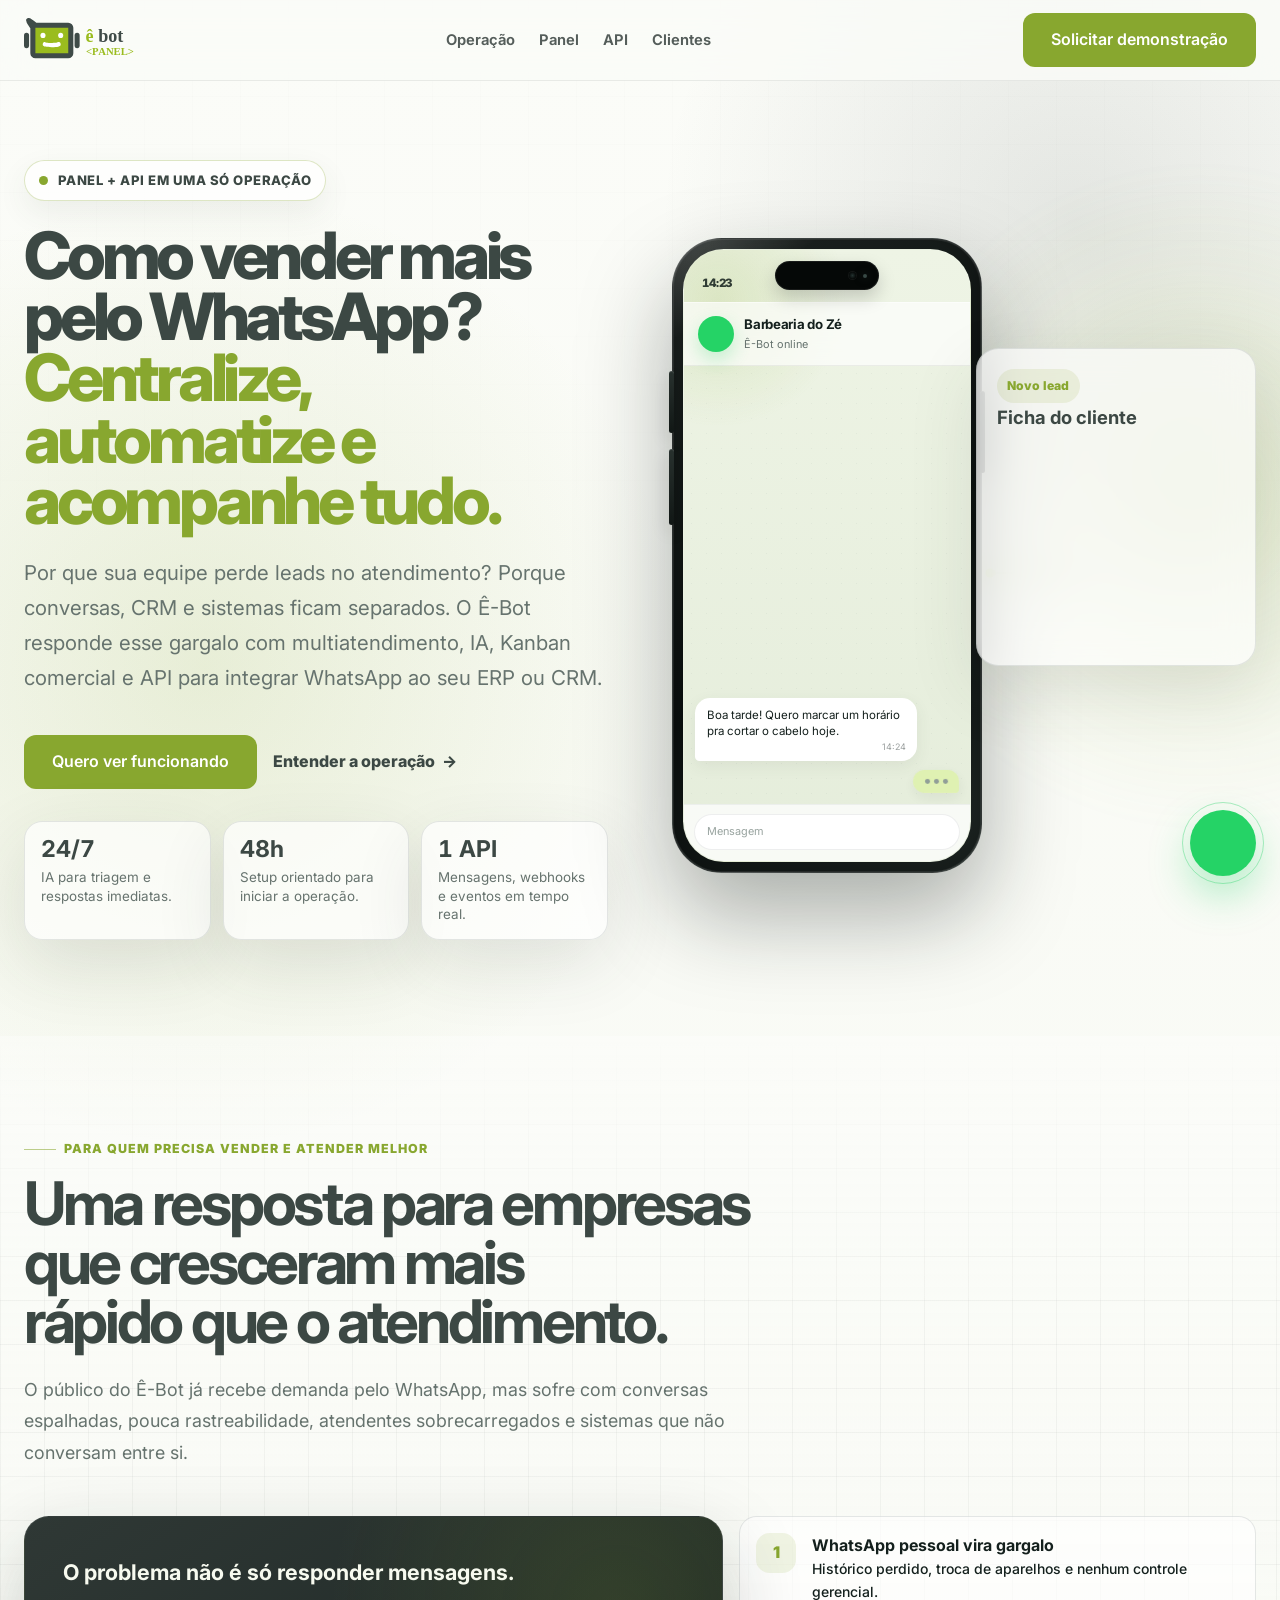
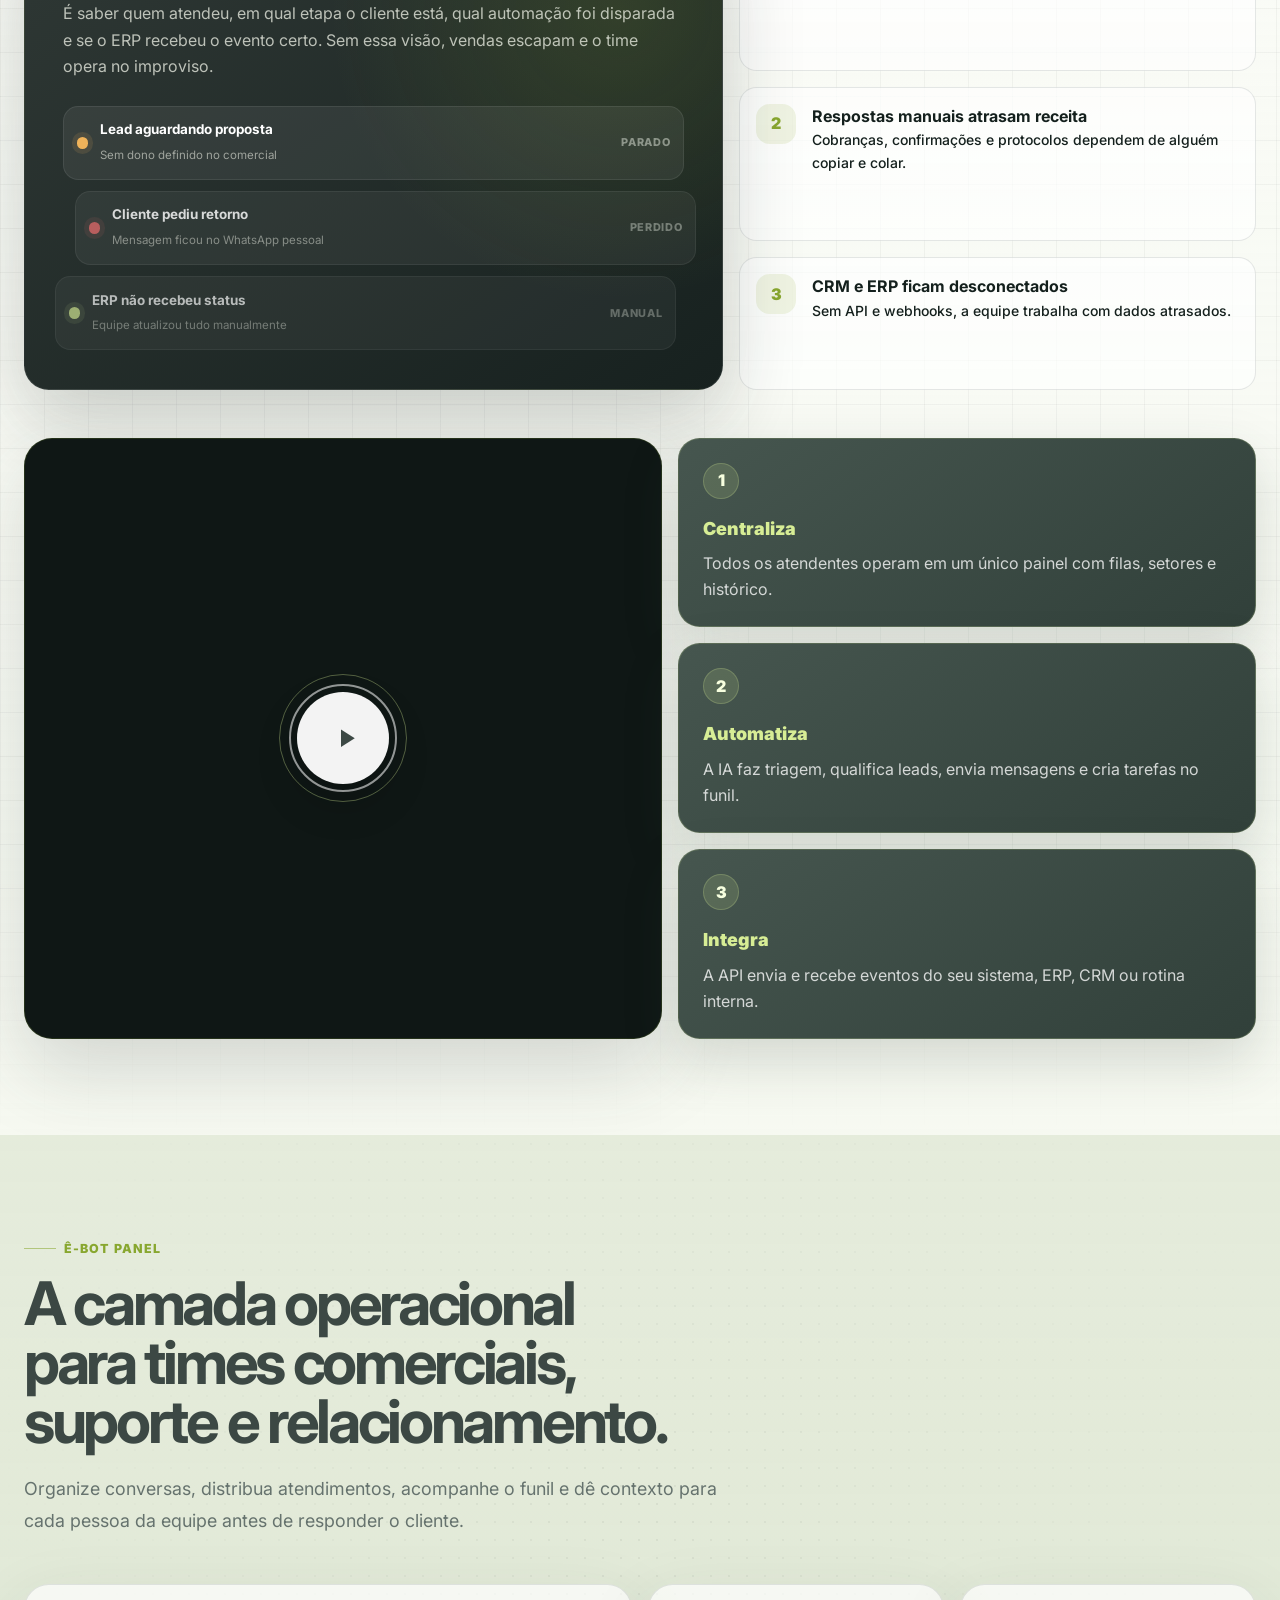
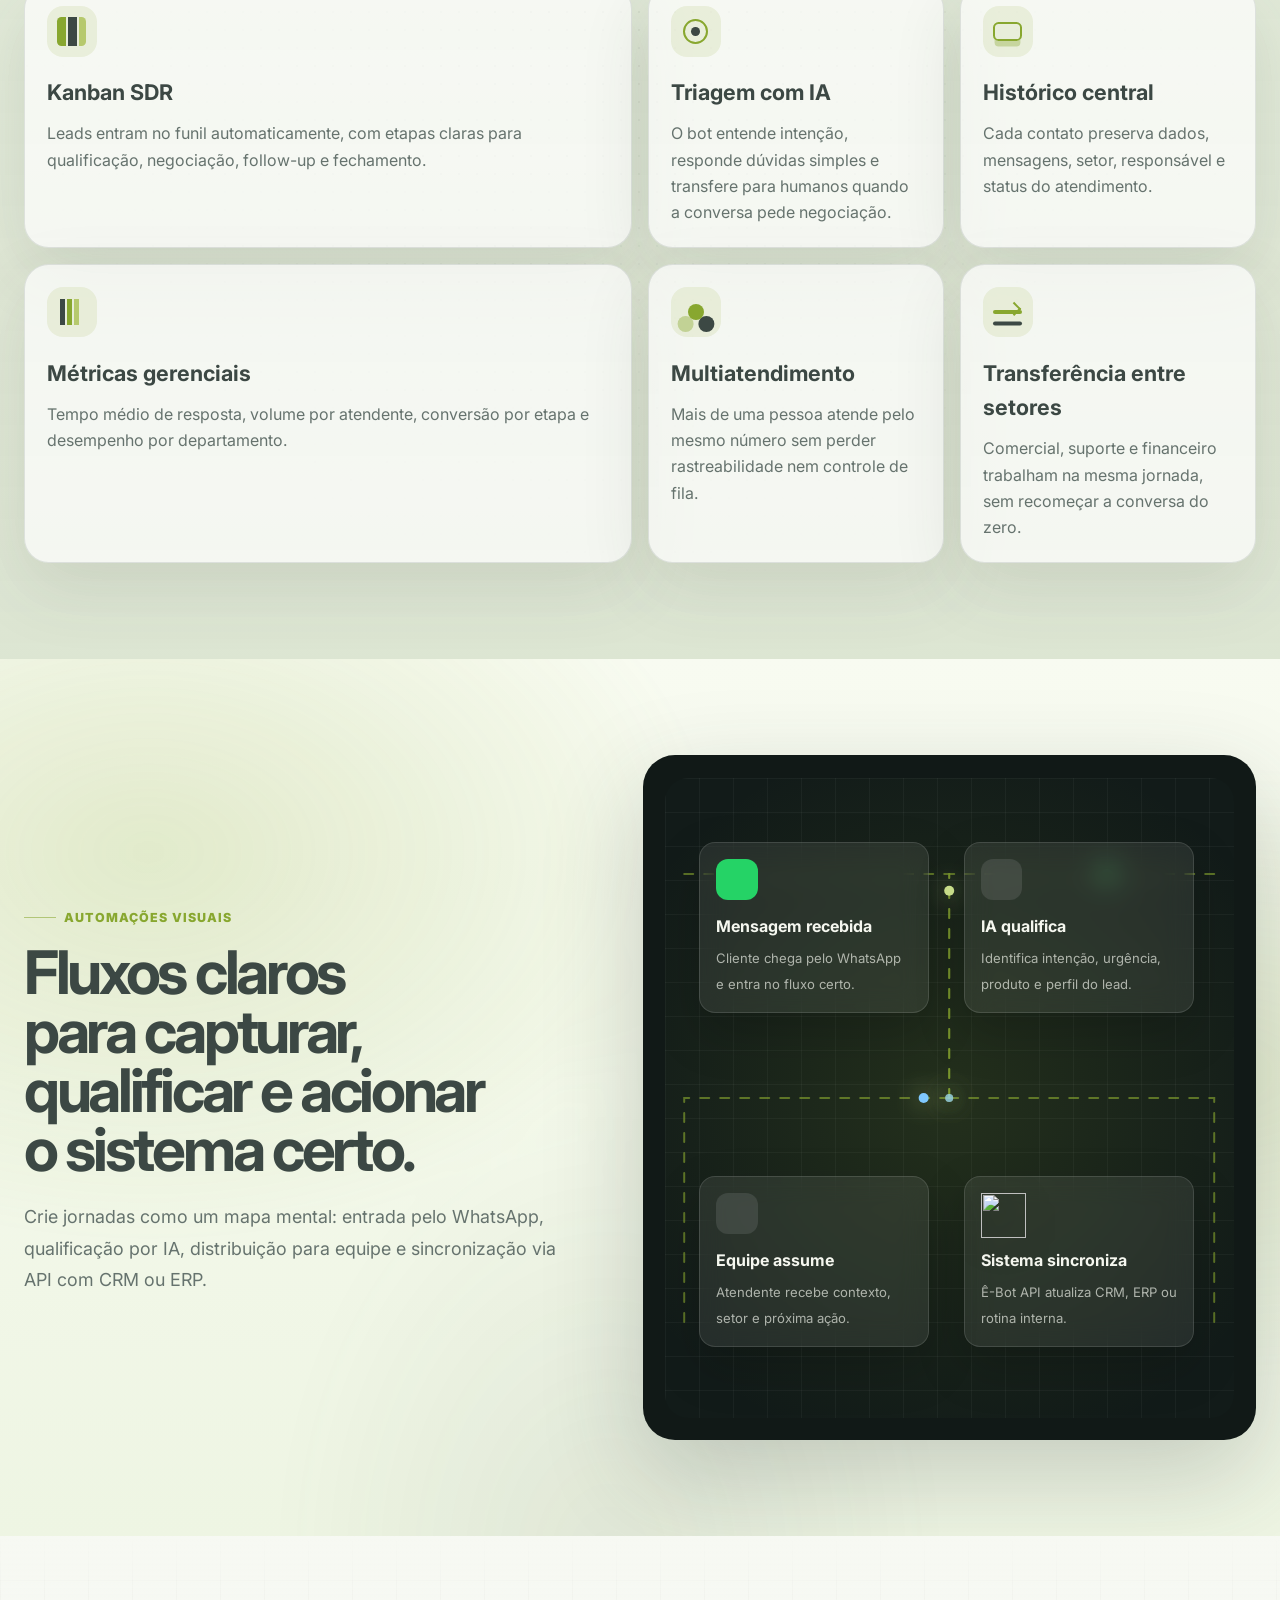
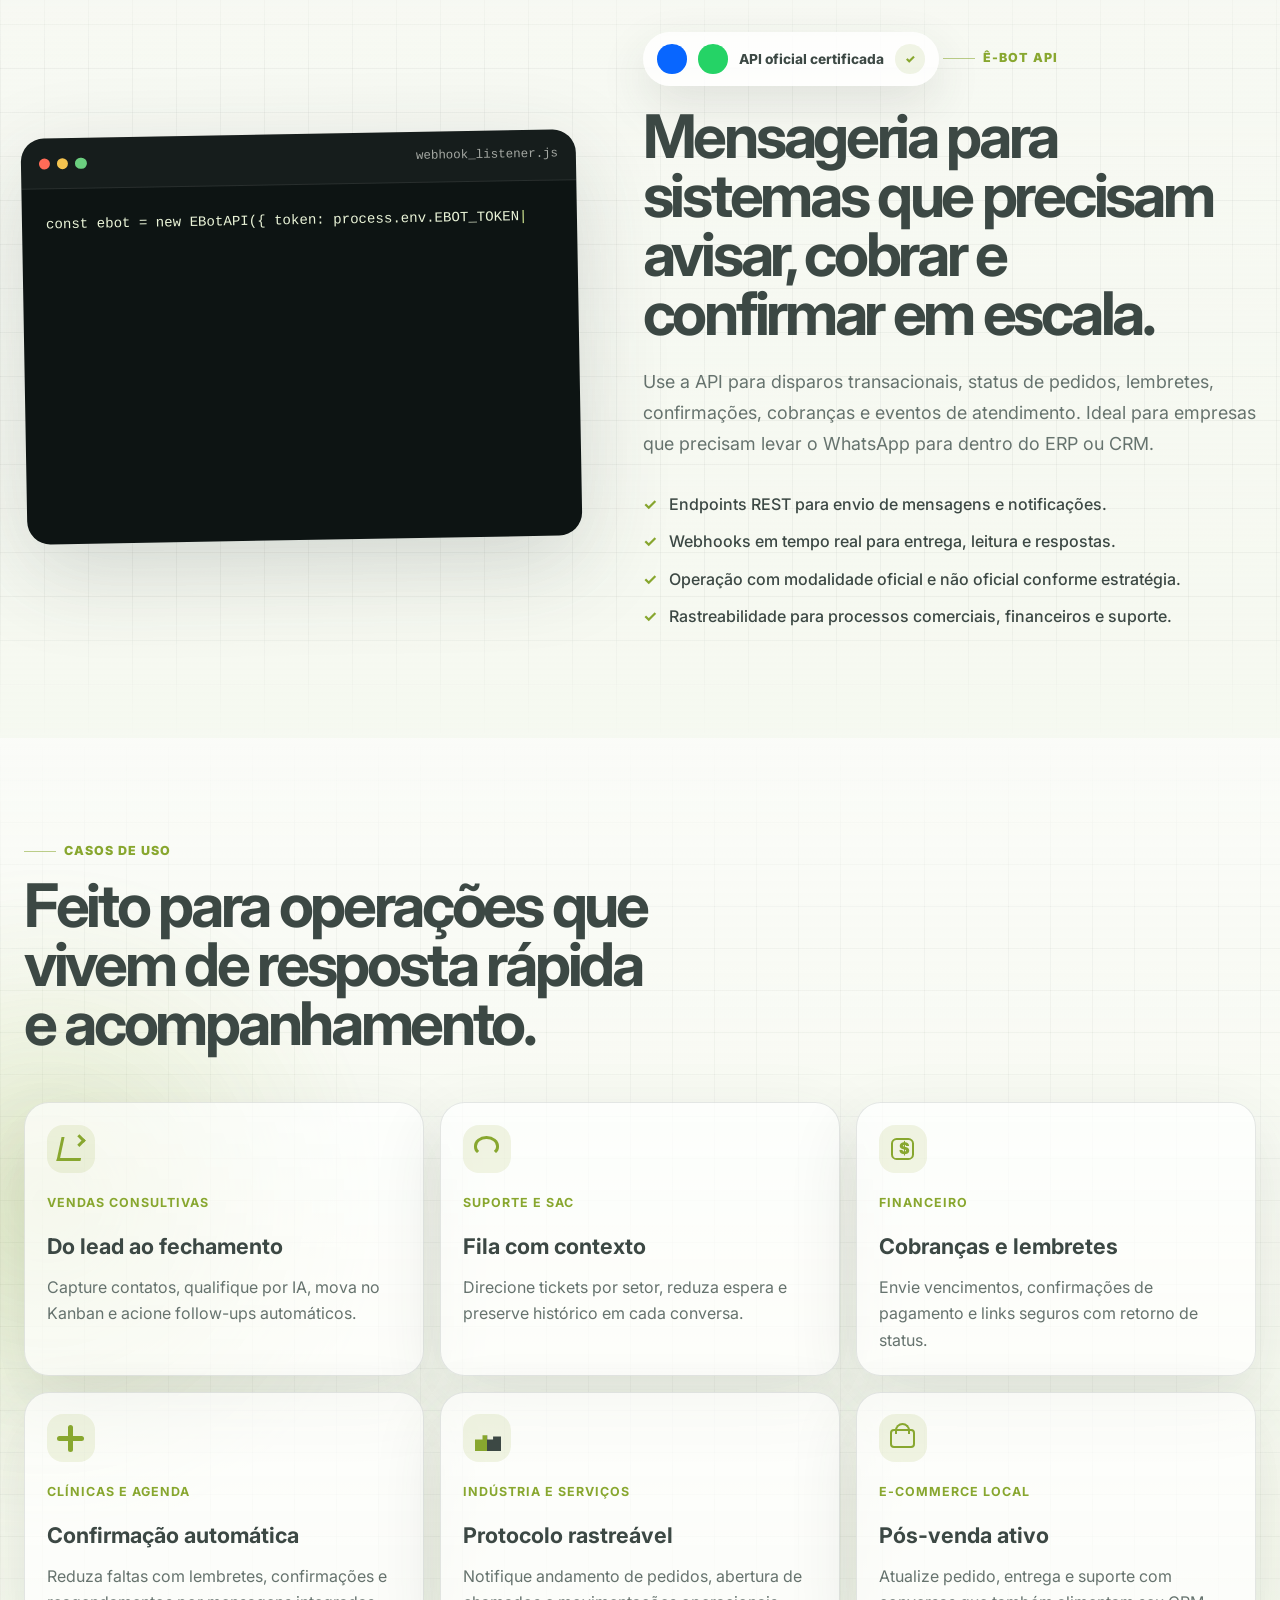
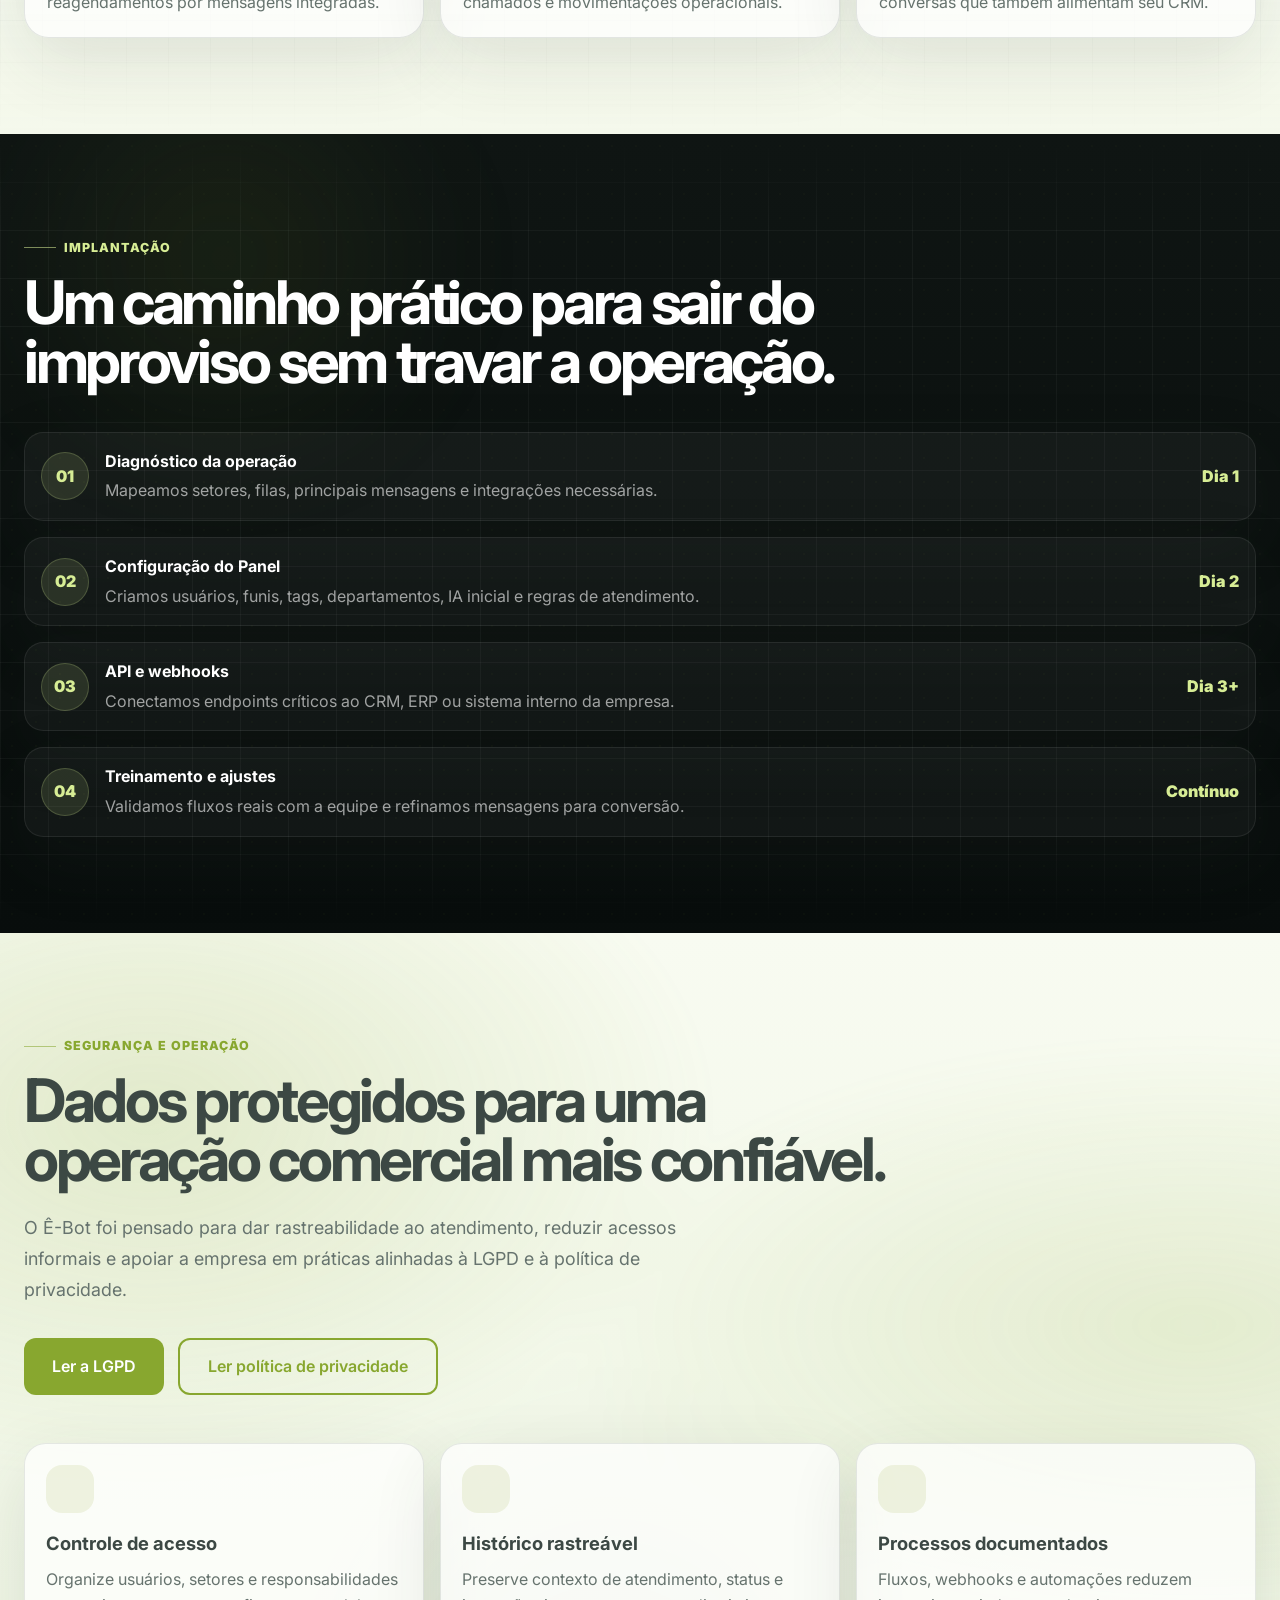
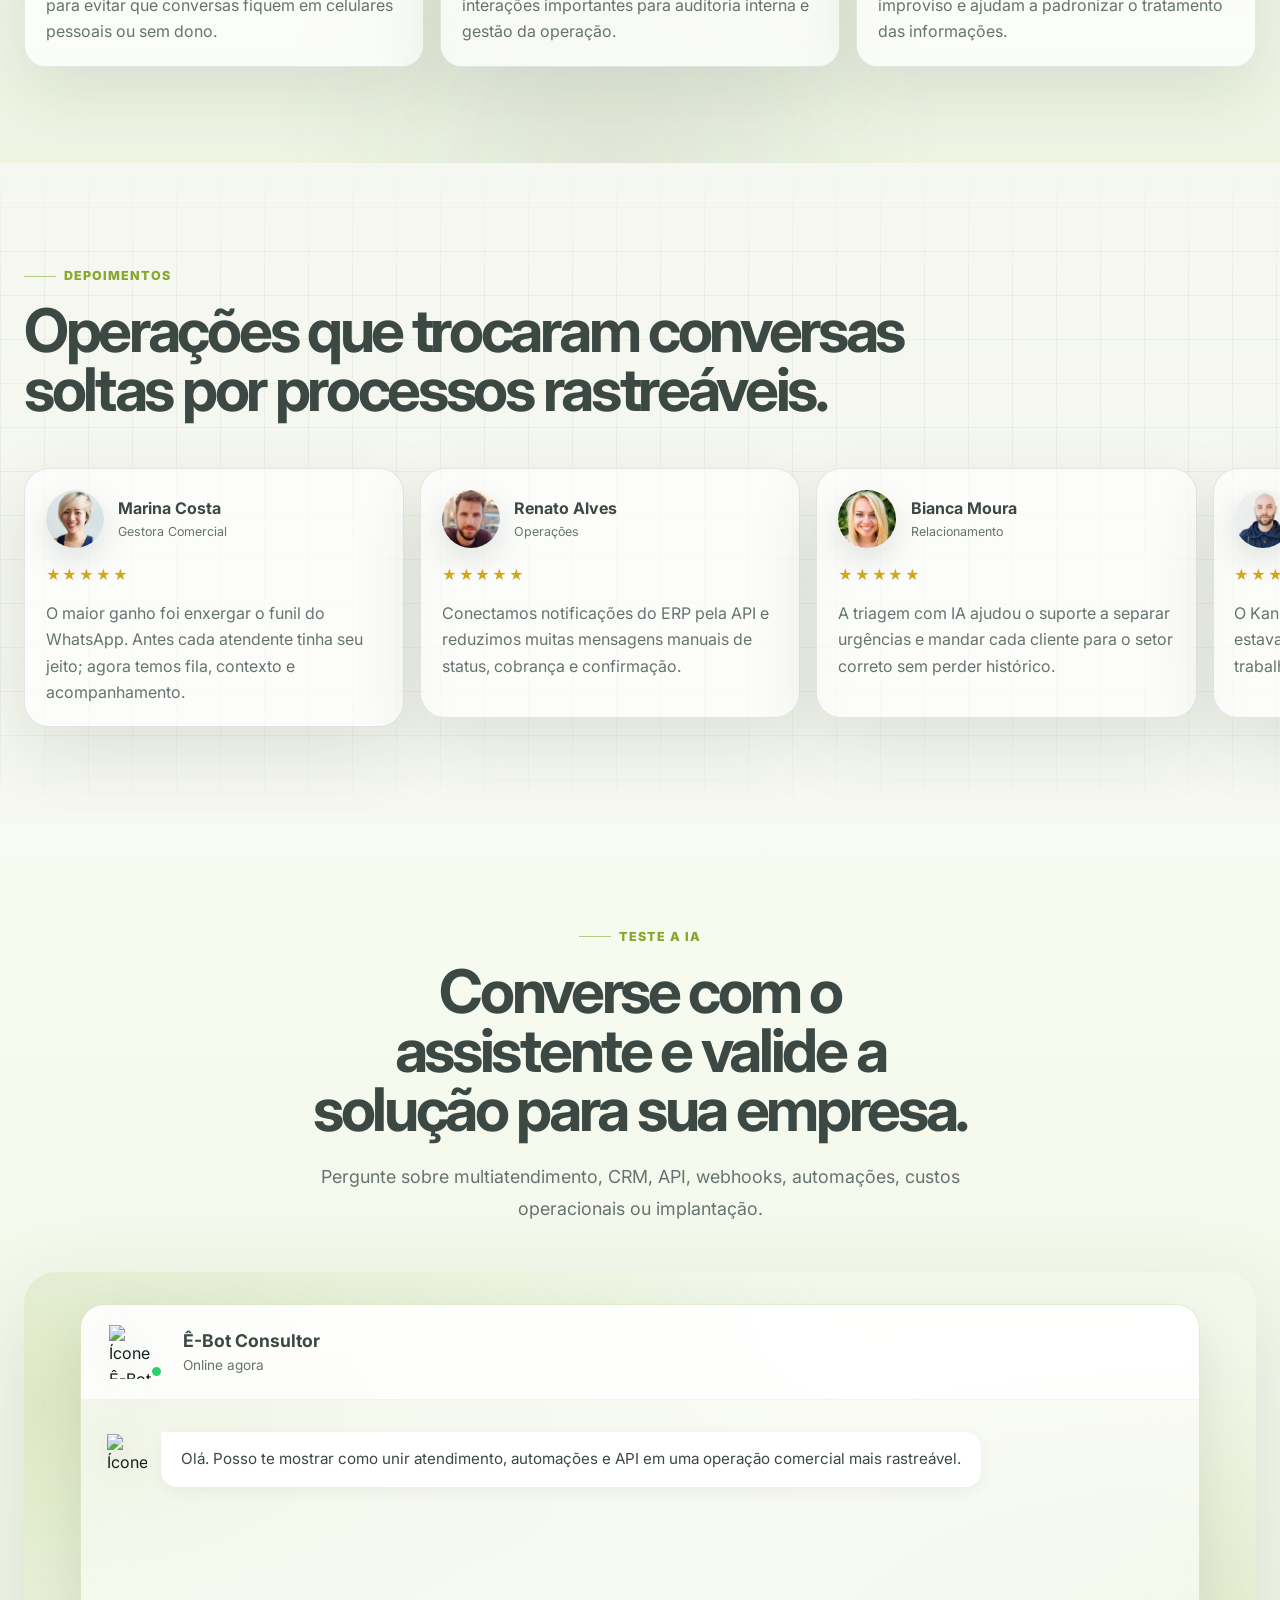
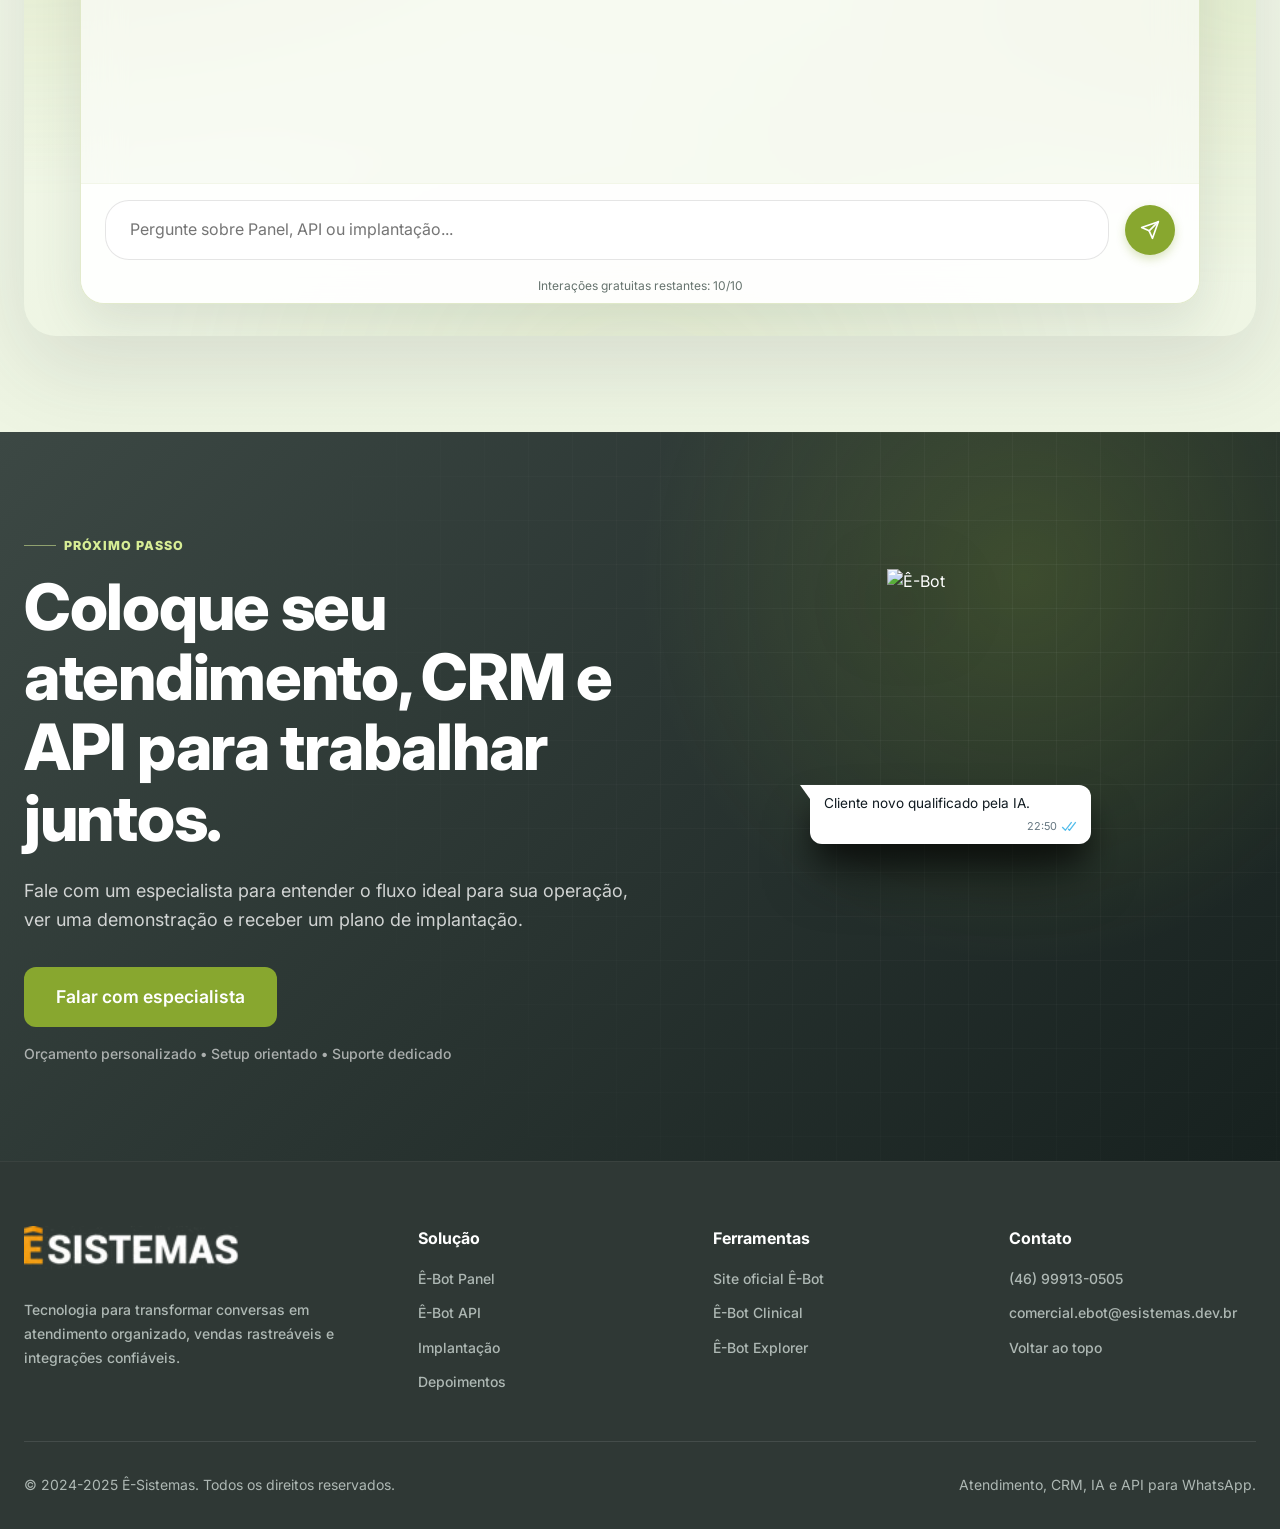
==== index.html @ 4229f087 "first commit" ====
<!DOCTYPE html>
<html lang="pt-BR">
<head>
  <meta charset="UTF-8">
  <meta name="viewport" content="width=device-width, initial-scale=1.0">
  <title>Ê-Bot | Como vender e atender melhor no WhatsApp?</title>
  <meta name="description" content="Como centralizar atendimento, CRM, IA e API no WhatsApp? O Ê-Bot une Panel e API para organizar conversas, automatizar fluxos e integrar sistemas.">
  <meta property="og:title" content="Ê-Bot | Atendimento, CRM e API para WhatsApp">
  <meta property="og:description" content="Centralize conversas, qualifique leads com IA e conecte o WhatsApp ao seu ERP ou CRM com Ê-Bot Panel + Ê-Bot API.">
  <meta property="og:type" content="website">
  <meta name="theme-color" content="#3c4844">
  <link rel="icon" href="assets/favicon.ico" sizes="any">

  <link rel="preconnect" href="https://fonts.googleapis.com">
  <link rel="preconnect" href="https://fonts.gstatic.com" crossorigin>
  <link href="https://fonts.googleapis.com/css2?family=Inter:wght@300;400;500;600;700;800;900&display=swap" rel="stylesheet">

  <link rel="stylesheet" href="css/reset.css">
  <link rel="stylesheet" href="css/variables.css">
  <link rel="stylesheet" href="css/typography.css">
  <link rel="stylesheet" href="css/glassmorphism.css">
  <link rel="stylesheet" href="css/components.css">
  <link rel="stylesheet" href="css/animations.css">
  <link rel="stylesheet" href="css/layout.css">
  <link rel="stylesheet" href="css/responsive.css">
  <link rel="stylesheet" href="assets/vendor/swiper-bundle.min.css">

  <style>
    :root {
      --primary: #88a72f;
      --primary-hover: #759226;
      --primary-light: rgba(136, 167, 47, 0.12);
      --dark: #3c4844;
      --dark-header: #2f3835;
      --ink: #14201d;
      --muted: #66736e;
      --paper: #f7f9f1;
      --line: rgba(60, 72, 68, 0.13);
      --whatsapp: #25d366;
      --shadow: 0 24px 70px rgba(47, 56, 53, 0.12);
    }

    html { scroll-behavior: smooth; overflow-x: clip; max-width: 100%; }

    body {
      background:
        radial-gradient(circle at 16% 6%, rgba(136, 167, 47, 0.16), transparent 30rem),
        radial-gradient(circle at 84% 2%, rgba(60, 72, 68, 0.12), transparent 26rem),
        linear-gradient(180deg, #fbfcf8 0%, #f3f6ed 42%, #eef2e7 100%);
      color: var(--ink);
      overflow-x: clip;
      max-width: 100%;
    }

    body::before {
      content: "";
      position: fixed;
      inset: 0;
      z-index: -1;
      pointer-events: none;
      opacity: 0.32;
      background-image:
        linear-gradient(rgba(60, 72, 68, 0.04) 1px, transparent 1px),
        linear-gradient(90deg, rgba(60, 72, 68, 0.04) 1px, transparent 1px);
      background-size: 48px 48px;
      mask-image: linear-gradient(to bottom, #000 0%, transparent 85%);
    }

    main,
    section,
    footer {
      max-width: 100%;
      overflow-x: clip;
    }

    .surface-grid,
    .surface-dots,
    .surface-waves { position: relative; overflow: hidden; }
    .surface-grid > .container,
    .surface-dots > .container,
    .surface-waves > .container { position: relative; z-index: 2; }
    .surface-grid { background: linear-gradient(180deg, rgba(255,255,255,0.34), rgba(246,249,241,0.86)); }
    .surface-grid::before { content: ""; position: absolute; inset: 0; background-image: linear-gradient(rgba(60,72,68,0.05) 1px, transparent 1px), linear-gradient(90deg, rgba(60,72,68,0.05) 1px, transparent 1px); background-size: 44px 44px; mask-image: linear-gradient(to bottom, transparent, #000 16%, #000 84%, transparent); }
    .surface-dots { background: linear-gradient(180deg, rgba(228,235,218,0.96), rgba(215,225,204,0.82)); }
    .surface-dots::before { content: ""; position: absolute; inset: 0; opacity: 0.32; background-image: radial-gradient(rgba(60,72,68,0.22) 0.8px, transparent 0.8px); background-size: 18px 18px; mask-image: radial-gradient(circle at 50% 35%, #000, transparent 72%); }
    .surface-waves { background: linear-gradient(180deg, #f8fbf1, #eef5e3); }
    .surface-waves::before { content: ""; position: absolute; inset: -20% -10%; background: radial-gradient(ellipse at 18% 30%, rgba(136,167,47,0.18), transparent 32%), radial-gradient(ellipse at 86% 48%, rgba(136,167,47,0.14), transparent 34%), radial-gradient(ellipse at 48% 88%, rgba(60,72,68,0.08), transparent 30%); filter: blur(8px); animation: waveDrift 13s ease-in-out infinite alternate; }

    .skip-link {
      position: fixed;
      left: 1rem;
      top: 1rem;
      z-index: 2000;
      transform: translateY(-140%);
      background: var(--dark);
      color: #fff;
      padding: 0.75rem 1rem;
      border-radius: 999px;
      transition: transform 0.2s ease;
    }

    .skip-link:focus { transform: translateY(0); }

    .lp-header {
      position: fixed;
      inset: 0 0 auto;
      z-index: 1000;
      border-bottom: 1px solid rgba(60, 72, 68, 0.1);
      background: rgba(251, 252, 248, 0.8);
      backdrop-filter: blur(22px);
      -webkit-backdrop-filter: blur(22px);
    }

    .lp-logo img { height: 44px; width: auto; display: block; }

    .lp-nav a {
      color: rgba(20, 32, 29, 0.72);
      font-size: 0.92rem;
      font-weight: 650;
      text-decoration: none;
      transition: color 0.2s ease;
    }

    .lp-nav a:hover,
    .lp-nav a:focus { color: var(--primary); }

    .hero-fusion {
      position: relative;
      min-height: 100dvh;
      padding: 10rem 0 6rem;
      overflow: hidden;
    }

    .hero-fusion::after,
    .use-cases::after {
      content: "";
      position: absolute;
      width: 42rem;
      height: 42rem;
      border-radius: 50%;
      background: radial-gradient(circle, rgba(136, 167, 47, 0.22), rgba(136, 167, 47, 0.05) 48%, transparent 70%);
      filter: blur(10px);
      animation: slowOrbit 12s ease-in-out infinite alternate;
      pointer-events: none;
    }

    .hero-fusion::after { right: -16rem; top: 10rem; }

    .hero-kicker {
      display: inline-flex;
      align-items: center;
      gap: 0.6rem;
      padding: 0.55rem 0.85rem;
      border: 1px solid rgba(136, 167, 47, 0.28);
      border-radius: 999px;
      background: rgba(255, 255, 255, 0.72);
      color: var(--dark);
      font-size: 0.82rem;
      font-weight: 800;
      letter-spacing: 0.04em;
      text-transform: uppercase;
      box-shadow: 0 12px 30px rgba(60, 72, 68, 0.08);
    }

    .hero-kicker::before {
      content: "";
      width: 0.6rem;
      height: 0.6rem;
      border-radius: 50%;
      background: var(--primary);
      animation: livePulse 2s infinite;
    }

    .hero-title {
      max-width: 830px;
      margin-top: 1.5rem;
      font-size: clamp(2.45rem, 5.1vw, 5.05rem);
      line-height: 0.94;
      letter-spacing: -0.065em;
      text-wrap: balance;
    }

    .hero-title span { color: var(--primary); }

    .hero-copy {
      max-width: 700px;
      margin: 1.45rem 0 0;
      color: var(--muted);
      font-size: clamp(1.05rem, 1.8vw, 1.28rem);
      line-height: 1.72;
      text-wrap: pretty;
    }

    .hero-actions {
      display: flex;
      align-items: center;
      gap: 1rem;
      flex-wrap: wrap;
      margin-top: 2.5rem;
    }

    .text-link {
      display: inline-flex;
      align-items: center;
      gap: 0.45rem;
      color: var(--dark);
      font-weight: 800;
      text-decoration: none;
    }

    .hero-proof {
      display: grid;
      grid-template-columns: repeat(3, minmax(0, 1fr));
      gap: 0.75rem;
      margin-top: 2rem;
      max-width: 760px;
    }

    .proof-chip,
    .lead-card,
    .feature-card,
    .sector-card,
    .timeline-item,
    .testimonial-card {
      border: 1px solid var(--line);
      background: rgba(255, 255, 255, 0.68);
      box-shadow: var(--shadow);
    }

    .proof-chip { border-radius: 1.15rem; padding: 1rem; }
    .proof-chip strong { display: block; font-size: 1.45rem; line-height: 1; color: var(--dark); font-variant-numeric: tabular-nums; }
    .proof-chip span { display: block; margin-top: 0.45rem; color: var(--muted); font-size: 0.84rem; line-height: 1.35; }

    .hero-visual {
      position: relative;
      z-index: 2;
      min-height: 680px;
      display: grid;
      place-items: center;
      overflow: visible;
    }

    .iphone-stage {
      position: relative;
      width: min(100%, 690px);
      min-height: 660px;
    }

    .iphone-css {
      position: absolute;
      left: 0;
      top: 18px;
      width: 310px;
      height: 635px;
      border: 1px solid rgba(255,255,255,0.14);
      border-radius: 3.1rem;
      padding: 0.62rem;
      background:
        linear-gradient(145deg, rgba(255,255,255,0.22), transparent 12%),
        linear-gradient(145deg, #1e2422 0%, #0a0f0e 58%, #222b28 100%);
      box-shadow:
        0 42px 90px rgba(18,26,23,0.34),
        inset 0 0 0 1px rgba(255,255,255,0.08),
        inset 0 -18px 32px rgba(0,0,0,0.34);
      z-index: 2;
      overflow: visible;
    }

    .iphone-hardware-button { position: absolute; border-radius: 999px; background: linear-gradient(180deg, #28312e, #111715); box-shadow: inset 0 1px 0 rgba(255,255,255,0.14), 0 8px 18px rgba(0,0,0,0.18); }
    .iphone-hardware-button.power { right: -4px; top: 152px; width: 5px; height: 82px; }
    .iphone-hardware-button.volume-up { left: -4px; top: 132px; width: 5px; height: 62px; }
    .iphone-hardware-button.volume-down { left: -4px; top: 210px; width: 5px; height: 76px; }

    .iphone-screen {
      position: relative;
      height: 100%;
      display: flex;
      flex-direction: column;
      overflow: hidden;
      border: 1px solid rgba(255,255,255,0.07);
      border-radius: 2.55rem;
      background:
        radial-gradient(circle at 12% 8%, rgba(136,167,47,0.18), transparent 8rem),
        linear-gradient(180deg, #eef4e5 0%, #e5eddb 100%);
    }

    .dynamic-island {
      position: absolute;
      top: 0.72rem;
      left: 50%;
      width: 104px;
      height: 29px;
      display: flex;
      align-items: center;
      justify-content: flex-end;
      gap: 0.48rem;
      padding: 0 0.72rem;
      border-radius: 999px;
      background: #050807;
      transform: translateX(-50%);
      z-index: 8;
      box-shadow: inset 0 0 0 1px rgba(255,255,255,0.08), 0 8px 18px rgba(0,0,0,0.18);
    }

    .dynamic-island::before { content: ""; width: 7px; height: 7px; border-radius: 50%; background: radial-gradient(circle, #243230, #070b0a 68%); box-shadow: 0 0 0 1px rgba(255,255,255,0.06); }
    .dynamic-island::after { content: ""; width: 4px; height: 4px; border-radius: 50%; background: rgba(76,99,94,0.72); box-shadow: 0 0 9px rgba(76,99,94,0.5); }

    .iphone-statusbar {
      position: relative;
      z-index: 4;
      display: flex;
      align-items: center;
      justify-content: space-between;
      height: 3.25rem;
      padding: 0.95rem 1.15rem 0;
      color: rgba(19,31,28,0.86);
    }

    .iphone-statusbar .sb-time { font-size: 0.72rem; font-weight: 850; font-variant-numeric: tabular-nums; letter-spacing: -0.02em; }
    .iphone-statusbar .sb-icons { display: flex; align-items: center; gap: 0.33rem; }
    .iphone-statusbar .sb-icons iconify-icon { font-size: 0.72rem; }

    .phone-header {
      display: flex;
      align-items: center;
      gap: 0.65rem;
      padding: 0.72rem 0.86rem;
      background: rgba(255,255,255,0.66);
      border-top: 1px solid rgba(255,255,255,0.52);
      border-bottom: 1px solid rgba(60,72,68,0.08);
      backdrop-filter: blur(14px);
      flex-shrink: 0;
      z-index: 3;
    }

    .phone-avatar { width: 36px; height: 36px; border-radius: 50%; background: var(--whatsapp); display: grid; place-items: center; color: #fff; font-weight: 900; box-shadow: 0 8px 18px rgba(37,211,102,0.24); }
    .phone-avatar iconify-icon { font-size: 1.18rem; }
    .phone-header strong { display: block; font-size: 0.83rem; letter-spacing: -0.02em; }
    .phone-header span { display: block; color: var(--muted); font-size: 0.68rem; }

    .message-stack { flex: 1; min-height: 0; padding: 0.78rem 0.68rem 0.72rem; display: flex; flex-direction: column; gap: 0.54rem; overflow-y: auto; overflow-x: hidden; scroll-behavior: smooth; -ms-overflow-style: none; scrollbar-width: none; background-image: radial-gradient(rgba(60,72,68,0.055) 0.8px, transparent 0.8px); background-size: 15px 15px; }
    .message-stack::-webkit-scrollbar { display: none; }
    .message-stack .spacer { flex: 1 1 auto; min-height: 0; }
    .phone-bubble { max-width: 84%; padding: 0.62rem 0.72rem 0.54rem; border-radius: 0.95rem 0.95rem 0.95rem 0.28rem; background: #fff; color: var(--ink); font-size: 0.72rem; line-height: 1.36; box-shadow: 0 5px 16px rgba(60,72,68,0.08); opacity: 0; transform: translateY(18px) scale(0.96); flex-shrink: 0; align-self: flex-start; will-change: transform, opacity; }
    .phone-bubble.out { align-self: flex-end; border-radius: 0.95rem 0.95rem 0.28rem 0.95rem; background: #dff1b0; }
    .phone-bubble .msg-time { display: block; margin-top: 0.24rem; color: rgba(20,32,29,0.42); font-size: 0.56rem; line-height: 1; text-align: right; }
    .phone-typing { display: flex; width: fit-content; align-self: flex-start; padding: 0.56rem 0.72rem; gap: 4px; align-items: center; flex-shrink: 0; border-radius: 0.95rem 0.95rem 0.95rem 0.28rem; background: #fff; box-shadow: 0 5px 16px rgba(60,72,68,0.08); opacity: 0; transform: translateY(12px) scale(0.96); }
    .phone-typing.out { align-self: flex-end; border-radius: 0.95rem 0.95rem 0.28rem 0.95rem; background: #dff1b0; }
    .phone-typing i { width: 5px; height: 5px; border-radius: 50%; background: #8d9a94; animation: typingDot 1.2s infinite; }
    .phone-typing i:nth-child(2) { animation-delay: 0.15s; }
    .phone-typing i:nth-child(3) { animation-delay: 0.3s; }
    .phone-input-area { flex-shrink: 0; padding: 0.54rem 0.62rem 0.72rem; background: rgba(255,255,255,0.74); border-top: 1px solid rgba(60,72,68,0.06); }
    .phone-input { height: 36px; border-radius: 999px; background: #fff; box-shadow: inset 0 0 0 1px rgba(60,72,68,0.09); display: flex; align-items: center; padding: 0 0.85rem; }
    .phone-input::after { content: "Mensagem"; color: #98a39f; font-size: 0.68rem; }

    .lead-card {
      position: absolute;
      right: 0;
      top: 128px;
      width: 280px;
      min-height: 318px;
      border-radius: 1.4rem;
      padding: 1.25rem;
      backdrop-filter: blur(18px);
      animation: none;
      z-index: 2;
    }

    .lead-card h3 { margin-bottom: 0.9rem; font-size: 1.15rem; }
    .lead-row { display: flex; align-items: center; justify-content: space-between; gap: 1rem; padding: 0.72rem 0; border-top: 1px solid rgba(60,72,68,0.08); }
    .lead-row { opacity: 0; transform: translateY(8px); animation: leadInfoIn 5.6s ease-in-out infinite; }
    .lead-row:nth-child(3) { animation-delay: 0.2s; }
    .lead-row:nth-child(4) { animation-delay: 0.55s; }
    .lead-row:nth-child(5) { animation-delay: 0.9s; }
    .lead-row:nth-child(6) { animation-delay: 1.25s; }
    .lead-row span { color: var(--muted); font-size: 0.78rem; }
    .lead-row strong { color: var(--dark); font-size: 0.86rem; text-align: right; }
    .lead-score { display: inline-flex; align-items: center; gap: 0.4rem; padding: 0.45rem 0.65rem; border-radius: 999px; background: var(--primary-light); color: var(--primary); font-size: 0.76rem; font-weight: 850; }

    .data-pipe {
      position: absolute;
      left: 318px;
      top: 320px;
      width: 120px;
      height: 110px;
      pointer-events: none;
      z-index: 1;
    }

    .pipe-line {
      position: absolute;
      inset: 32px 18px auto 0;
      height: 2px;
      background: linear-gradient(90deg, rgba(37,211,102,0.15), rgba(136,167,47,0.95), rgba(60,72,68,0.2));
    }

    .pipe-line::after {
      content: "";
      position: absolute;
      left: 0;
      top: 50%;
      width: 9px;
      height: 9px;
      border-radius: 50%;
      background: #d7ed95;
      box-shadow: 0 0 18px rgba(136,167,47,0.72);
      transform: translate(-50%, -50%);
      animation: pipePulseHorizontal 2.2s linear infinite;
    }

    .pipe-line::before {
      content: "";
      position: absolute;
      left: 0;
      top: 50%;
      width: 6px;
      height: 6px;
      border-radius: 50%;
      background: rgba(215,237,149,0.95);
      box-shadow: 22px 0 0 rgba(215,237,149,0.55), 44px 0 0 rgba(215,237,149,0.28);
      transform: translateY(-50%);
      animation: infoDotsHorizontal 2.2s linear infinite;
    }

    .security-grid { display: grid; grid-template-columns: repeat(3, minmax(0, 1fr)); gap: 1rem; margin-top: 3rem; }
    .security-card { border: 1px solid rgba(60,72,68,0.12); border-radius: 1.35rem; padding: 1.3rem; background: rgba(255,255,255,0.72); box-shadow: var(--shadow); }
    .security-icon { display: grid; place-items: center; width: 3rem; height: 3rem; margin-bottom: 1rem; border-radius: 1rem; background: var(--primary-light); color: var(--primary); }
    .security-icon iconify-icon { font-size: 1.45rem; }
    .security-card h3 { margin-bottom: 0.55rem; color: var(--dark); font-size: 1.15rem; }
    .security-card p { color: var(--muted); line-height: 1.62; }
    .security-actions { display: flex; flex-wrap: wrap; gap: 0.9rem; margin-top: 2rem; }
    .pdf-modal { position: fixed; inset: 0; z-index: 2400; display: flex; align-items: center; justify-content: center; padding: 1.25rem; background: rgba(14,22,20,0); backdrop-filter: blur(0); opacity: 0; pointer-events: none; transition: opacity 0.36s ease, background 0.36s ease, backdrop-filter 0.36s ease; }
    .pdf-modal.active { background: rgba(14,22,20,0.72); backdrop-filter: blur(12px); opacity: 1; pointer-events: auto; }
    .pdf-modal-card { width: min(980px, 100%); height: min(82dvh, 760px); display: flex; flex-direction: column; overflow: hidden; border-radius: 1.4rem; background: #f8faf3; box-shadow: 0 34px 90px rgba(0,0,0,0.34); transform: translateY(26px) scale(0.94); opacity: 0; transition: transform 0.42s cubic-bezier(0.22,1,0.36,1), opacity 0.34s ease; }
    .pdf-modal.active .pdf-modal-card { transform: translateY(0) scale(1); opacity: 1; }
    .pdf-modal-head { display: flex; align-items: center; justify-content: space-between; gap: 1rem; padding: 1rem 1.1rem; border-bottom: 1px solid rgba(60,72,68,0.12); }
    .pdf-modal-title { color: var(--dark); font-weight: 900; }
    .pdf-modal-actions { display: flex; align-items: center; gap: 0.65rem; }
    .pdf-close { display: grid; place-items: center; width: 2.4rem; height: 2.4rem; border: 0; border-radius: 50%; background: rgba(60,72,68,0.08); color: var(--dark); font-weight: 900; cursor: pointer; transition: transform 0.22s ease, background 0.22s ease; }
    .pdf-close:hover { transform: rotate(90deg); background: rgba(60,72,68,0.14); }
    .pdf-frame { flex: 1; width: 100%; border: 0; background: #fff; }

    .floating-wa {
      position: fixed;
      right: clamp(1rem, 2.5vw, 1.5rem);
      bottom: clamp(1rem, 2.5vw, 1.5rem);
      z-index: 1200;
      display: grid;
      place-items: center;
      width: 4.15rem;
      height: 4.15rem;
      border-radius: 50%;
      background: var(--whatsapp);
      color: #fff;
      box-shadow: 0 18px 42px rgba(37, 211, 102, 0.36), 0 0 0 0 rgba(37, 211, 102, 0.52);
      text-decoration: none;
      animation: whatsappGlow 2.4s ease-out infinite;
      transition: transform 0.22s ease, box-shadow 0.22s ease;
    }

    .floating-wa:hover,
    .floating-wa:focus {
      transform: translateY(-4px) scale(1.04);
      box-shadow: 0 24px 54px rgba(37, 211, 102, 0.44), 0 0 34px rgba(37, 211, 102, 0.38);
    }

    .floating-wa::before {
      content: "";
      position: absolute;
      inset: -8px;
      border-radius: inherit;
      border: 1px solid rgba(37, 211, 102, 0.38);
      animation: waRing 2.4s ease-out infinite;
    }

    .floating-wa svg { width: 2rem; height: 2rem; filter: drop-shadow(0 4px 8px rgba(0,0,0,0.18)); }
    .floating-wa iconify-icon { font-size: 2rem; filter: drop-shadow(0 4px 8px rgba(0,0,0,0.18)); }

    .section-eyebrow {
      display: inline-flex;
      align-items: center;
      gap: 0.5rem;
      margin-bottom: 1rem;
      color: var(--primary);
      font-size: 0.78rem;
      font-weight: 850;
      letter-spacing: 0.08em;
      text-transform: uppercase;
    }

    .section-eyebrow::before { content: ""; width: 2rem; height: 1px; background: currentColor; opacity: 0.55; }
    .section-heading { max-width: 880px; font-size: clamp(2.2rem, 4.7vw, 4.65rem); line-height: 0.98; letter-spacing: -0.055em; text-wrap: balance; }
    .section-lead { max-width: 720px; margin-top: 1.35rem; color: var(--muted); font-size: 1.12rem; line-height: 1.75; }

    .pain-grid { display: grid; grid-template-columns: 1.15fr 0.85fr; gap: 1rem; margin-top: 3rem; }
    .pain-card { position: relative; overflow: hidden; padding: clamp(1.4rem, 3vw, 2.4rem); border: 1px solid rgba(255,255,255,0.08); border-radius: 1.55rem; background: radial-gradient(circle at 85% 20%, rgba(136,167,47,0.16), transparent 18rem), linear-gradient(145deg, #2f3835, #17211f); box-shadow: 0 30px 80px rgba(23,33,31,0.22); }
    .pain-card h3 { margin-bottom: 0.65rem; font-size: 1.35rem; color: #f7faef; }
    .pain-card p { color: rgba(247,250,239,0.72); line-height: 1.65; }
    .lost-board { display: grid; gap: 0.7rem; margin-top: 1.65rem; }
    .lost-ticket { position: relative; display: grid; grid-template-columns: auto 1fr auto; align-items: center; gap: 0.75rem; padding: 0.78rem; border: 1px solid rgba(255,255,255,0.08); border-radius: 0.95rem; background: rgba(255,255,255,0.065); color: rgba(247,250,239,0.8); transform: translateX(var(--ticket-shift, 0)); animation: lostTicketDrift 5.2s ease-in-out infinite; }
    .lost-ticket:nth-child(2) { --ticket-shift: 12px; animation-delay: 0.8s; opacity: 0.82; }
    .lost-ticket:nth-child(3) { --ticket-shift: -8px; animation-delay: 1.6s; opacity: 0.68; }
    .lost-dot { width: 0.72rem; height: 0.72rem; border-radius: 50%; background: #f0b35a; box-shadow: 0 0 0 5px rgba(240,179,90,0.12); }
    .lost-ticket:nth-child(2) .lost-dot { background: #d96969; box-shadow: 0 0 0 5px rgba(217,105,105,0.12); }
    .lost-ticket:nth-child(3) .lost-dot { background: #d7ed95; box-shadow: 0 0 0 5px rgba(215,237,149,0.12); }
    .lost-ticket strong { display: block; color: #fff; font-size: 0.84rem; }
    .lost-ticket span { color: rgba(247,250,239,0.55); font-size: 0.72rem; }
    .lost-status { color: rgba(247,250,239,0.46); font-size: 0.68rem; font-weight: 800; letter-spacing: 0.06em; text-transform: uppercase; }
    .pain-list { display: grid; gap: 1rem; }
    .pain-line { display: flex; align-items: flex-start; gap: 1rem; padding: 1rem; border: 1px solid var(--line); border-radius: 1.1rem; background: rgba(255,255,255,0.64); }
    .pain-line i { display: grid; place-items: center; width: 2.5rem; height: 2.5rem; flex: 0 0 2.5rem; border-radius: 0.85rem; background: var(--primary-light); color: var(--primary); font-style: normal; font-weight: 900; }

    .operation-media-grid { display: grid; grid-template-columns: minmax(0, 1.05fr) minmax(360px, 0.95fr); gap: 1rem; align-items: stretch; margin-top: 3rem; }
    .operation-media-grid .video-card { margin-top: 0; height: 100%; min-height: 100%; }
    .operation-media-grid .video-card video { height: 100%; min-height: 360px; }
    .fusion-strip { display: grid; grid-template-columns: 1fr; gap: 1rem; margin-top: 0; }
    .fusion-step { position: relative; padding: 1.5rem; border-radius: 1.35rem; border: 1px solid rgba(215,237,149,0.18); background: linear-gradient(145deg, #46564f, #31403a); box-shadow: 0 22px 56px rgba(49,64,58,0.18); }
    .fusion-step strong { display: block; color: #d7ed95; font-size: 1.12rem; margin-bottom: 0.5rem; font-weight: 900; }
    .fusion-step span { color: rgba(255,255,255,0.78); line-height: 1.55; }
    .fusion-step::before { content: attr(data-step); display: grid; place-items: center; width: 2.25rem; height: 2.25rem; margin-bottom: 1rem; border-radius: 50%; background: rgba(215,237,149,0.14); color: #f7ffdf; border: 1px solid rgba(215,237,149,0.22); font-weight: 900; }

    .feature-grid { display: grid; grid-template-columns: repeat(4, 1fr); gap: 1rem; margin-top: 3rem; }
    .feature-card { position: relative; min-height: 255px; overflow: hidden; border-radius: 1.55rem; padding: 1.35rem; }
    .feature-card:nth-child(1), .feature-card:nth-child(4) { grid-column: span 2; }
    .feature-card h3, .sector-card h3 { margin-bottom: 0.65rem; font-size: 1.35rem; }
    .feature-card p, .sector-card p { color: var(--muted); line-height: 1.65; }

    .css-icon {
      position: relative;
      display: grid;
      place-items: center;
      width: 3.15rem;
      height: 3.15rem;
      margin-bottom: 1.15rem;
      border-radius: 1rem;
      background: var(--primary-light);
      color: var(--primary);
      font-weight: 900;
      overflow: hidden;
    }

    .css-icon::before, .css-icon::after { content: ""; position: absolute; display: block; }
    .icon-kanban::before { width: 1.8rem; height: 1.8rem; background: linear-gradient(90deg, var(--primary) 30%, transparent 0 38%, var(--dark) 0 68%, transparent 0 76%, #b6c96d 0); border-radius: 0.28rem; animation: iconSlide 2.8s infinite; }
    .icon-ai::before { width: 1.55rem; height: 1.55rem; border: 2px solid var(--primary); border-radius: 50%; box-shadow: 0 0 0 0 rgba(136,167,47,0.3); animation: livePulse 2s infinite; }
    .icon-ai::after { width: 0.55rem; height: 0.55rem; border-radius: 50%; background: var(--dark); }
    .icon-crm::before { width: 1.8rem; height: 1.15rem; border: 2px solid var(--primary); border-radius: 0.35rem; box-shadow: 0 0.45rem 0 -0.1rem rgba(136,167,47,0.35); animation: cardFloat 3s infinite; }
    .icon-bi::before { inset: auto 0.85rem 0.8rem; height: 1.6rem; background: linear-gradient(90deg, var(--dark) 20%, transparent 0 31%, var(--primary) 0 52%, transparent 0 63%, #b6c96d 0 84%, transparent 0); transform-origin: bottom; animation: barGrow 2.4s infinite; }
    .icon-multi::before { width: 1rem; height: 1rem; border-radius: 50%; background: var(--primary); box-shadow: -0.65rem 0.75rem 0 rgba(136,167,47,0.4), 0.65rem 0.75rem 0 var(--dark); animation: cardFloat 3.4s infinite; }
    .icon-transfer::before { width: 1.8rem; height: 0.28rem; background: var(--primary); border-radius: 1rem; box-shadow: 0 0.72rem 0 var(--dark); }
    .icon-transfer::after { right: 0.82rem; top: 1.09rem; width: 0.65rem; height: 0.65rem; border-top: 2px solid var(--primary); border-right: 2px solid var(--primary); transform: rotate(45deg); animation: arrowMove 1.7s infinite; }

    .visual-lab { border-radius: 2rem; padding: clamp(1rem, 2vw, 1.4rem); background: #111917; box-shadow: 0 35px 100px rgba(47,56,53,0.22); overflow: hidden; }
    .workflow-visual { position: relative; min-height: 640px; border-radius: 1.45rem; background: radial-gradient(circle at center, rgba(136,167,47,0.15), transparent 23rem), linear-gradient(rgba(255,255,255,0.04) 1px, transparent 1px), linear-gradient(90deg, rgba(255,255,255,0.04) 1px, transparent 1px), #121b19; background-size: auto, 34px 34px, 34px 34px, auto; overflow: hidden; }
    .mind-svg { position: absolute; inset: 0; width: 100%; height: 100%; pointer-events: none; }
    .mind-path { fill: none; stroke: rgba(136,167,47,0.62); stroke-width: 2; stroke-linecap: round; stroke-dasharray: 9 11; animation: dashFlow 16s linear infinite; }
    .flow-packet { filter: drop-shadow(0 0 12px rgba(215,237,149,0.9)); }
    .flow-node { position: absolute; width: 230px; border: 1px solid rgba(255,255,255,0.12); border-radius: 1rem; padding: 1rem; background: rgba(255,255,255,0.08); backdrop-filter: blur(14px); color: #f5f7ef; box-shadow: 0 20px 50px rgba(0,0,0,0.18); animation: nodeHover 5s ease-in-out infinite; }
    .flow-node strong { display: block; margin-bottom: 0.35rem; }
    .flow-node span { color: rgba(245,247,239,0.66); font-size: 0.82rem; line-height: 1.45; }
    .flow-node.one { left: 6%; top: 10%; }
    .flow-node.two { right: 7%; top: 10%; animation-delay: 0.9s; }
    .flow-node.three { right: 7%; bottom: 11%; animation-delay: 1.8s; }
    .flow-node.four { left: 6%; bottom: 11%; animation-delay: 2.5s; }
    .flow-brand { display: grid; place-items: center; width: 2.6rem; height: 2.6rem; margin-bottom: 0.85rem; border-radius: 0.75rem; background: rgba(255,255,255,0.1); }
    .flow-brand.whatsapp { background: var(--whatsapp); color: #fff; }
    .flow-brand.ebot-brand { background: transparent !important; }
    .flow-brand.ebot-brand img { width: 2.8rem; height: 2.8rem; filter: drop-shadow(0 8px 18px rgba(0,0,0,0.35)); }
    .flow-brand img { width: 1.6rem; height: 1.6rem; object-fit: contain; }
    .flow-brand iconify-icon { font-size: 1.3rem; color: #fff; }
    .openai-mark { position: relative; width: 1.35rem; height: 1.35rem; }
    .openai-mark i { position: absolute; left: 50%; top: 50%; width: 0.42rem; height: 0.82rem; border: 1.5px solid #fff; border-radius: 999px; transform-origin: 50% 0.05rem; }
    .openai-mark i:nth-child(1) { transform: translate(-50%,-50%) rotate(0deg); }
    .openai-mark i:nth-child(2) { transform: translate(-50%,-50%) rotate(60deg); }
    .openai-mark i:nth-child(3) { transform: translate(-50%,-50%) rotate(120deg); }
    .openai-mark i:nth-child(4) { transform: translate(-50%,-50%) rotate(180deg); }
    .openai-mark i:nth-child(5) { transform: translate(-50%,-50%) rotate(240deg); }
    .openai-mark i:nth-child(6) { transform: translate(-50%,-50%) rotate(300deg); }
    .workflow-center { position: absolute; left: 50%; top: 50%; width: 180px; height: 180px; display: grid; place-items: center; transform: translate(-50%, -50%); z-index: 4; }
    .workflow-center img { width: 100px; filter: drop-shadow(0 20px 40px rgba(0,0,0,0.45)); position: relative; z-index: 2; animation: ebotPulseWave 3s cubic-bezier(0.25,0.8,0.25,1) infinite; }
    .workflow-center::before { content: ""; position: absolute; inset: 0; border-radius: 50%; animation: centerPulseRing 3s ease-out infinite; pointer-events: none; box-shadow: 0 0 0 0 rgba(136,167,47,0); }
    .workflow-center::after { content: ""; position: absolute; inset: 0; border-radius: 50%; animation: centerPulseRing 3s ease-out infinite 1s; pointer-events: none; box-shadow: 0 0 0 0 rgba(136,167,47,0); }

    .split-section { display: grid; grid-template-columns: 0.95fr 1.05fr; gap: 4rem; align-items: center; }
    .api-console { border-radius: 1.45rem; overflow: hidden; background: #0d1413; box-shadow: 0 28px 90px rgba(47,56,53,0.18); color: #eaf4d8; transform: rotate(-1deg); }
    .shell-topbar { display: flex; align-items: center; justify-content: space-between; gap: 1rem; padding: 0.95rem 1.1rem; border-bottom: 1px solid rgba(255,255,255,0.08); background: rgba(255,255,255,0.04); }
    .shell-dots { display: flex; gap: 0.45rem; }
    .shell-dots i { width: 0.7rem; height: 0.7rem; border-radius: 50%; display: block; }
    .shell-dots i:nth-child(1) { background: #ff6b57; }
    .shell-dots i:nth-child(2) { background: #f4c34f; }
    .shell-dots i:nth-child(3) { background: #6bcf7f; }
    .shell-status { font-size: 0.78rem; color: rgba(245,247,239,0.64); font-family: ui-monospace, SFMono-Regular, Menlo, Consolas, monospace; }
    .api-console pre { min-height: 355px; margin: 0; padding: 1.5rem; white-space: pre-wrap; font-family: ui-monospace, SFMono-Regular, Menlo, Consolas, monospace; font-size: 0.88rem; line-height: 1.65; }
    .typed-caret { display: inline-block; width: 0.55em; color: #d7ed95; animation: caretBlink 0.9s infinite; }
    .cert-row { display: inline-flex; align-items: center; gap: 0.7rem; margin-bottom: 1.4rem; padding: 0.75rem 0.9rem; border-radius: 999px; background: rgba(255,255,255,0.82); box-shadow: 0 18px 48px rgba(47,56,53,0.12); color: var(--dark); font-size: 0.86rem; font-weight: 760; }
    .meta-mark, .wa-mark, .seal-mark { display: grid; place-items: center; width: 1.85rem; height: 1.85rem; border-radius: 50%; font-size: 0.72rem; font-weight: 900; }
    .meta-mark { background: #0866ff; color: #fff; font-family: Georgia, serif; font-size: 1rem; }
    .wa-mark { background: var(--whatsapp); color: #fff; }
    .meta-mark iconify-icon, .wa-mark iconify-icon { font-size: 1.05rem; }
    .seal-mark { background: var(--primary-light); color: var(--primary); }

    .use-cases { position: relative; overflow: hidden; background: linear-gradient(180deg, rgba(255,255,255,0.62), rgba(244,248,235,0.96)); }
    .use-cases::before { content: ""; position: absolute; inset: 0; background-image: linear-gradient(rgba(60,72,68,0.045) 1px, transparent 1px), linear-gradient(90deg, rgba(60,72,68,0.045) 1px, transparent 1px); background-size: 42px 42px; mask-image: linear-gradient(to bottom, transparent, #000 20%, #000 82%, transparent); }
    .use-cases::after { left: -18rem; top: 8rem; animation-name: flashlightLoop; }
    .use-cases .container { position: relative; z-index: 2; }
    .sector-grid { display: grid; grid-template-columns: repeat(3, 1fr); gap: 1rem; margin-top: 3rem; }
    .sector-card { position: relative; overflow: hidden; border-radius: 1.55rem; padding: 1.35rem; }
    .sector-card b { display: inline-flex; margin-bottom: 1rem; color: var(--primary); font-size: 0.78rem; text-transform: uppercase; letter-spacing: 0.08em; }
    .case-icon { width: 3rem; height: 3rem; margin-bottom: 1rem; border-radius: 1rem; background: var(--primary-light); position: relative; overflow: hidden; }
    .case-icon::before, .case-icon::after { content: ""; position: absolute; display: block; }
    .case-sales::before { inset: 0.75rem; border-left: 3px solid var(--primary); border-bottom: 3px solid var(--primary); transform: skew(-12deg); animation: cardFloat 3s infinite; }
    .case-sales::after { right: 0.7rem; top: 0.72rem; width: 0.55rem; height: 0.55rem; border-top: 3px solid var(--primary); border-right: 3px solid var(--primary); transform: rotate(45deg); }
    .case-support::before { left: 0.72rem; top: 0.68rem; width: 1.55rem; height: 1.25rem; border: 3px solid var(--primary); border-radius: 50% 50% 45% 45%; border-bottom-color: transparent; animation: iconSlide 2.7s infinite; }
    .case-money::before { inset: 0.8rem; border-radius: 0.35rem; border: 2px solid var(--primary); }
    .case-money::after { left: 1.25rem; top: 0.72rem; content: "$"; color: var(--primary); font-weight: 900; animation: cardFloat 2.4s infinite; }
    .case-clinic::before { left: 1.33rem; top: 0.7rem; width: 0.34rem; height: 1.65rem; background: var(--primary); border-radius: 1rem; }
    .case-clinic::after { left: 0.68rem; top: 1.34rem; width: 1.65rem; height: 0.34rem; background: var(--primary); border-radius: 1rem; animation: livePulse 2s infinite; }
    .case-industry::before { left: 0.75rem; bottom: 0.7rem; width: 1.65rem; height: 1.1rem; background: linear-gradient(90deg, var(--primary) 45%, var(--dark) 0); clip-path: polygon(0 35%, 30% 35%, 30% 10%, 48% 10%, 48% 35%, 70% 35%, 70% 18%, 100% 18%, 100% 100%, 0 100%); animation: cardFloat 3.4s infinite; }
    .case-commerce::before { left: 0.7rem; top: 0.9rem; width: 1.6rem; height: 1.2rem; border: 2px solid var(--primary); border-radius: 0.25rem; }
    .case-commerce::after { left: 1rem; top: 0.55rem; width: 0.95rem; height: 0.7rem; border: 2px solid var(--primary); border-bottom: 0; border-radius: 999px 999px 0 0; animation: cardFloat 2.9s infinite; }

    .timeline { display: grid; gap: 1rem; margin-top: 2.5rem; counter-reset: timeline; }
    .timeline-item { counter-increment: timeline; display: grid; grid-template-columns: auto 1fr auto; align-items: center; gap: 1rem; border-radius: 1.2rem; padding: 1rem; border: 1px solid rgba(255,255,255,0.08); background: rgba(255,255,255,0.04); }
    .timeline-item::before { content: counter(timeline, decimal-leading-zero); display: grid; place-items: center; width: 3rem; height: 3rem; border-radius: 50%; background: rgba(215,237,149,0.12); border: 1px solid rgba(215,237,149,0.2); color: #d7ed95; font-weight: 900; }
    .timeline-item strong { display: block; margin-bottom: 0.25rem; color: #fff; }
    .timeline-item span { color: rgba(255,255,255,0.6); }
    .timeline-item time { color: #d7ed95; font-weight: 900; white-space: nowrap; }

    .surface-dark-neon { position: relative; overflow: hidden; background: linear-gradient(180deg, #0f1513, #080d0c); color: rgba(255,255,255,0.88); }
    .surface-dark-neon::before { content: ""; position: absolute; inset: 0; background-image: linear-gradient(rgba(255,255,255,0.04) 1px, transparent 1px), linear-gradient(90deg, rgba(255,255,255,0.04) 1px, transparent 1px); background-size: 48px 48px; mask-image: linear-gradient(to bottom, transparent, #000 12%, #000 88%, transparent); }
    .surface-dark-neon::after { content: ""; position: absolute; left: -10%; top: -12%; width: 55%; height: 55%; border-radius: 50%; background: radial-gradient(circle, rgba(136,167,47,0.1), transparent 60%); filter: blur(50px); animation: neonFlashlight 15s ease-in-out infinite alternate; pointer-events: none; }
    .surface-dark-neon .bg-dots { position: absolute; inset: 0; opacity: 0.12; background-image: radial-gradient(rgba(136,167,47,0.25) 1px, transparent 1px); background-size: 24px 24px; pointer-events: none; z-index: 1; }
    .surface-dark-neon > .container { position: relative; z-index: 2; }
    .surface-dark-neon .section-eyebrow { color: #d7ed95; }
    .surface-dark-neon .section-heading { color: #fff; }
    .surface-dark-neon .section-lead { color: rgba(255,255,255,0.6); }

    .testimonials-section { overflow: hidden; }
    .testimonials-swiper { margin-top: 3rem; overflow: visible; }
    .testimonials-swiper .swiper-wrapper { transition-timing-function: linear !important; }
    .testimonial-card { min-height: 250px; border-radius: 1.55rem; padding: 1.3rem; }
    .testimonial-head { display: flex; align-items: center; gap: 0.9rem; margin-bottom: 1rem; }
    .testimonial-head img { width: 58px; height: 58px; border-radius: 50%; object-fit: cover; box-shadow: 0 12px 30px rgba(60,72,68,0.15); }
    .testimonial-head strong { display: block; color: var(--dark); }
    .testimonial-head span { display: block; color: var(--muted); font-size: 0.78rem; }
    .stars { color: #d2a61d; letter-spacing: 0.12em; font-size: 0.88rem; margin-bottom: 0.85rem; }
    .testimonial-card p { color: var(--muted); line-height: 1.65; }

    .video-card { position: relative; overflow: hidden; border-radius: 1.75rem; cursor: pointer; margin-top: 2.5rem; border: 1px solid rgba(136,167,47,0.18); background: #101816; box-shadow: 0 30px 80px rgba(47,56,53,0.18); transform: translateZ(0); }
    .video-card video { display: block; width: 100%; height: clamp(260px, 45vw, 560px); border-radius: 1.75rem; object-fit: cover; filter: saturate(1.05) contrast(1.02); }
    .video-overlay { position: absolute; inset: 0; display: grid; place-items: center; background: rgba(14,22,20,0.28); border-radius: 1.55rem; transition: background 0.3s ease; }
    .video-card:hover .video-overlay { background: rgba(14,22,20,0.42); }
    .play-btn { position: relative; width: 92px; height: 92px; border-radius: 50%; display: grid; place-items: center; background: rgba(255,255,255,0.95); color: var(--dark); box-shadow: 0 18px 40px rgba(0,0,0,0.22); transition: transform 0.45s cubic-bezier(0.22,1,0.36,1); }
    .play-btn::before { content: ''; position: absolute; inset: -8px; border-radius: 50%; border: 2px solid rgba(255,255,255,0.55); animation: videoPulseRing 2.2s cubic-bezier(0.22,1,0.36,1) infinite; }
    .play-btn::after { content: ''; position: absolute; inset: -18px; border-radius: 50%; border: 1px solid rgba(215,237,149,0.34); animation: videoPulseRing 2.2s cubic-bezier(0.22,1,0.36,1) infinite 0.52s; }
    .video-card:hover .play-btn { transform: scale(1.1); }
    .play-btn svg { width: 30px; height: 30px; margin-left: 5px; position: relative; z-index: 2; }
    .video-modal { position: fixed; inset: 0; z-index: 2500; display: flex; align-items: center; justify-content: center; padding: 1.25rem; background: rgba(14,22,20,0); backdrop-filter: blur(0px); transition: background 0.4s cubic-bezier(0.25,0.8,0.25,1), backdrop-filter 0.4s cubic-bezier(0.25,0.8,0.25,1); pointer-events: none; }
    .video-modal.active { background: rgba(14,22,20,0.85); backdrop-filter: blur(12px); pointer-events: auto; }
    .video-modal-card { width: min(1080px, 100%); max-height: 86dvh; display: flex; flex-direction: column; overflow: hidden; border-radius: 1.4rem; background: #0d1413; box-shadow: 0 34px 90px rgba(0,0,0,0.34); transform: translateY(30px) scale(0.92); opacity: 0; transition: transform 0.45s cubic-bezier(0.25,0.8,0.25,1), opacity 0.4s ease; }
    .video-modal.active .video-modal-card { transform: translateY(0) scale(1); opacity: 1; }
    .video-modal-head { display: flex; align-items: center; justify-content: space-between; gap: 1rem; padding: 1rem 1.2rem; border-bottom: 1px solid rgba(255,255,255,0.08); }
    .video-modal-title { color: #fff; font-weight: 900; font-size: 1.05rem; }
    .video-close { display: grid; place-items: center; width: 2.6rem; height: 2.6rem; border-radius: 50%; background: rgba(255,255,255,0.08); color: #fff; font-weight: 900; font-size: 1.2rem; cursor: pointer; border: 0; transition: background 0.2s ease, transform 0.2s ease; }
    .video-close:hover { background: rgba(255,255,255,0.18); transform: rotate(90deg); }
    .video-modal-player { flex: 1; width: 100%; min-height: 60dvh; background: #000; }
    .video-modal-player video { width: 100%; height: 100%; object-fit: contain; }

    .chat-section { position: relative; overflow: hidden; }
    .chat-section::before { content: ""; position: absolute; inset: 0; opacity: 0.28; background-image: linear-gradient(rgba(60,72,68,0.06) 1px, transparent 1px), linear-gradient(90deg, rgba(60,72,68,0.06) 1px, transparent 1px); background-size: 44px 44px; mask-image: radial-gradient(ellipse at 50% 46%, #000, transparent 75%); pointer-events: none; }
    .chat-showcase { position: relative; border-radius: 2rem; padding: clamp(1rem, 3vw, 2rem); overflow: hidden; box-shadow: 0 30px 90px rgba(47,56,53,0.13); }
    .chat-showcase::before { content: ""; position: absolute; inset: 0; opacity: 0.34; background-image: radial-gradient(rgba(136,167,47,0.22) 0.8px, transparent 0.8px); background-size: 17px 17px; z-index: 0; mask-image: radial-gradient(ellipse at 50% 40%, #000, transparent 72%); }
    .chat-showcase::after { content: ""; position: absolute; inset: -50%; background: radial-gradient(ellipse at 25% 35%, rgba(136,167,47,0.2), transparent 32%), radial-gradient(ellipse at 75% 50%, rgba(136,167,47,0.13), transparent 30%), radial-gradient(ellipse at 50% 80%, rgba(136,167,47,0.09), transparent 28%); z-index: 0; animation: chatGradientDrift 7s ease-in-out infinite alternate; border-radius: 2rem; filter: blur(7px); }
    .chat-container { position: relative; z-index: 2; }
    .chat-header-logo { position: relative; width: 62px; height: 62px; display: flex; align-items: center; justify-content: center; flex-shrink: 0; }
    .chat-header-logo img { width: 54px; height: 54px; object-fit: contain; filter: drop-shadow(0 10px 18px rgba(60,72,68,0.16)); }
    .chat-header-logo .online-dot { position: absolute; right: 4px; bottom: 5px; width: 13px; height: 13px; border-radius: 50%; background: #25D366; border: 2px solid white; }
    .chat-message-logo { width: 44px; height: 44px; flex-shrink: 0; display: flex; align-items: center; justify-content: center; }
    .chat-message-logo img { width: 40px; height: 40px; object-fit: contain; filter: drop-shadow(0 8px 14px rgba(60,72,68,0.14)); }

    .final-band { position: relative; overflow: hidden; background: radial-gradient(circle at 80% 20%, rgba(136,167,47,0.23), transparent 24rem), linear-gradient(135deg, var(--dark) 0%, #17211f 100%); color: #fff; }
    .final-band::before { content: ""; position: absolute; inset: 0; background-image: linear-gradient(rgba(255,255,255,0.045) 1px, transparent 1px), linear-gradient(90deg, rgba(255,255,255,0.045) 1px, transparent 1px); background-size: 44px 44px; mask-image: radial-gradient(circle at 80% 30%, #000, transparent 70%); }
    .final-grid { position: relative; display: grid; grid-template-columns: 1.05fr 0.95fr; gap: 3rem; align-items: center; }
    .final-cta-robot { min-height: 420px; display: flex; flex-direction: column; align-items: center; justify-content: center; perspective: 1000px; }
    .robot-icon-container { position: relative; width: 176px; height: 176px; display: grid; place-items: center; margin-bottom: 2.5rem; }
    .pulse-layer { position: absolute; width: 100%; height: 100%; object-fit: contain; animation: smoothPulse 4.5s cubic-bezier(0.25, 0.8, 0.25, 1) infinite; opacity: 0; }
    .pulse-layer-2 { animation-delay: 2.25s; }
    .main-pulse-icon { position: absolute; width: 100%; height: 100%; object-fit: contain; z-index: 2; filter: drop-shadow(0 25px 35px rgba(0,0,0,0.7)); animation: phoneDrift 7s ease-in-out infinite; }
    #wa-chat-container { position: relative; width: 100%; max-width: 330px; height: 240px; z-index: 2; }
    .wa-bubble { position: absolute; top: 0; left: 0; right: 0; background: #ffffff; color: #111b21; border-radius: 0 12px 12px 12px; padding: 10px 14px; text-align: left; transform-origin: top center; transition: all 0.9s cubic-bezier(0.25, 1, 0.3, 1); will-change: transform, opacity, filter; }
    .wa-bubble::after { content: ""; position: absolute; top: 0; left: -10px; width: 0; height: 0; border-right: 10px solid #fff; border-bottom: 14px solid transparent; }
    .wa-time { font-size: 0.68rem; color: #667781; float: right; margin-top: 6px; margin-left: 10px; display: flex; align-items: center; gap: 4px; }
    .wa-check { color: #53bdeb; }
    .chat-entering { opacity: 0; transform: translateY(-40px) scale(0.95) translateZ(-20px); }
    .chat-active { opacity: 1; transform: translateY(0) scale(1) translateZ(60px); filter: blur(0); z-index: 3; box-shadow: 0 35px 60px -15px rgba(0,0,0,0.8), 0 20px 30px -5px rgba(0,0,0,0.6); }
    .chat-previous { opacity: 0.58; transform: translateY(82px) scale(0.92) translateZ(10px); filter: blur(1.4px); z-index: 2; box-shadow: 0 15px 30px -10px rgba(0,0,0,0.5); }
    .chat-leaving { opacity: 0; transform: translateY(166px) scale(0.78) translateZ(-28px); filter: blur(6px); z-index: 1; box-shadow: 0 10px 24px -12px rgba(0,0,0,0.45); transition-duration: 0.55s; transition-timing-function: cubic-bezier(0.4, 0, 0.2, 1); }

    footer a { color: inherit; text-decoration: none; }
    footer a:hover { color: #d7ed95; }

    @keyframes livePulse { 0% { box-shadow: 0 0 0 0 rgba(136,167,47,0.45); } 70% { box-shadow: 0 0 0 10px rgba(136,167,47,0); } 100% { box-shadow: 0 0 0 0 rgba(136,167,47,0); } }
    @keyframes slowOrbit { from { transform: translate3d(0,0,0) scale(1); } to { transform: translate3d(-4rem,3rem,0) scale(1.08); } }
    @keyframes flashlightLoop { 0%,100% { transform: translate3d(0,0,0) scale(1); opacity: 0.65; } 50% { transform: translate3d(52rem,4rem,0) scale(1.15); opacity: 0.95; } }
    @keyframes waveDrift { from { transform: translate3d(-2rem, -1rem, 0) scale(1); } to { transform: translate3d(2.5rem, 1.5rem, 0) scale(1.08); } }
    @keyframes neonFlashlight { 0% { transform: translate3d(0,0,0) scale(1); opacity: 0.5; } 33% { transform: translate3d(20rem, 4rem, 0) scale(1.15); opacity: 0.8; } 66% { transform: translate3d(8rem, 10rem, 0) scale(0.9); opacity: 0.4; } 100% { transform: translate3d(16rem, 2rem, 0) scale(1.1); opacity: 0.7; } }
    @keyframes phoneDrift { 0%,100% { transform: translateY(0) rotate(-4deg); } 50% { transform: translateY(-14px) rotate(2deg); } }
    @keyframes leadCardFloat { 0%,100% { transform: translateY(0) rotate(1.5deg); } 50% { transform: translateY(-12px) rotate(-1deg); } }
    @keyframes lostTicketDrift { 0%,100% { transform: translateX(var(--ticket-shift, 0)) translateY(0); filter: blur(0); } 50% { transform: translateX(calc(var(--ticket-shift, 0px) + 6px)) translateY(5px); filter: blur(0.4px); } }
    @keyframes messageIn { 0% { opacity: 0; transform: translateY(14px); } 100% { opacity: 1; transform: translateY(0); } }
    @keyframes tokenTravel { 0%,100% { transform: translateX(0) scale(0.92); opacity: 0.35; } 45%,62% { transform: translateX(var(--token-shift, 78px)) scale(1.06); opacity: 1; } }
    @keyframes tokenGlow { 0%,100% { opacity: 0.72; filter: brightness(0.96); } 50% { opacity: 1; filter: brightness(1.08); } }
    @keyframes pipePulseHorizontal { from { left: 0; opacity: 0; } 12%,88% { opacity: 1; } to { left: 100%; opacity: 0; } }
    @keyframes pipePulseVertical { from { top: 0; opacity: 0; } 12%,88% { opacity: 1; } to { top: 100%; opacity: 0; } }
    @keyframes infoDotsHorizontal { from { transform: translate(0, -50%); opacity: 0; } 15%,85% { opacity: 0.85; } to { transform: translate(104px, -50%); opacity: 0; } }
    @keyframes infoDotsVertical { from { transform: translate(-50%, 0); opacity: 0; } 15%,85% { opacity: 0.85; } to { transform: translate(-50%, 46px); opacity: 0; } }
    @keyframes leadInfoIn { 0%,12% { opacity: 0; transform: translateY(8px); } 22%,82% { opacity: 1; transform: translateY(0); } 100% { opacity: 0.45; transform: translateY(0); } }
    @keyframes iconSlide { 0%,100% { transform: translateX(0); } 50% { transform: translateX(4px); } }
    @keyframes barGrow { 0%,100% { transform: scaleY(0.45); } 50% { transform: scaleY(1); } }
    @keyframes arrowMove { 0%,100% { transform: translateX(0) rotate(45deg); } 50% { transform: translateX(5px) rotate(45deg); } }
    @keyframes nodeHover { 0%,100% { transform: translateY(0); border-color: rgba(255,255,255,0.12); } 50% { transform: translateY(-8px); border-color: rgba(136,167,47,0.55); } }
    @keyframes dashFlow { to { stroke-dashoffset: -220; } }
    @keyframes centerPulseRing { 0% { box-shadow: 0 0 0 0 rgba(136,167,47,0.3); } 100% { box-shadow: 0 0 0 80px rgba(136,167,47,0); } }
    @keyframes ebotPulseWave { 0% { transform: scale(1); filter: drop-shadow(0 20px 40px rgba(0,0,0,0.45)) brightness(1); } 50% { transform: scale(1.06); filter: drop-shadow(0 20px 50px rgba(136,167,47,0.4)) brightness(1.08); } 100% { transform: scale(1); filter: drop-shadow(0 20px 40px rgba(0,0,0,0.45)) brightness(1); } }
    @keyframes caretBlink { 0%,45% { opacity: 1; } 46%,100% { opacity: 0; } }
    @keyframes smoothPulse { 0% { transform: scale(0.9); opacity: 0.6; filter: drop-shadow(0 0 15px var(--primary)) blur(0); } 100% { transform: scale(1.7); opacity: 0; filter: drop-shadow(0 0 35px var(--primary)) blur(4px); } }
    @keyframes whatsappGlow { 0% { box-shadow: 0 18px 42px rgba(37,211,102,0.36), 0 0 0 0 rgba(37,211,102,0.52); } 70% { box-shadow: 0 18px 42px rgba(37,211,102,0.36), 0 0 0 18px rgba(37,211,102,0); } 100% { box-shadow: 0 18px 42px rgba(37,211,102,0.36), 0 0 0 0 rgba(37,211,102,0); } }
    @keyframes waRing { 0% { transform: scale(0.86); opacity: 0.85; } 100% { transform: scale(1.34); opacity: 0; } }
    @keyframes videoPulseRing { 0% { transform: scale(0.9); opacity: 0.8; } 50% { opacity: 0.4; } 100% { transform: scale(1.4); opacity: 0; } }
    @keyframes chatGradientDrift { from { transform: translate3d(-2rem, -1rem, 0) scale(1); } to { transform: translate3d(2rem, 1.5rem, 0) scale(1.06); } }
    @keyframes typingDot { 0%,60%,100% { opacity: 0.3; transform: translateY(0); } 30% { opacity: 1; transform: translateY(-3px); } }


    @media (prefers-reduced-motion: reduce) { *, *::before, *::after { animation-duration: 0.01ms !important; animation-iteration-count: 1 !important; scroll-behavior: auto !important; } }

    @media (max-width: 1100px) {
      .hero-grid, .split-section, .final-grid { grid-template-columns: 1fr !important; }
      .hero-grid { align-items: start; }
      .hero-visual { min-height: 560px; }
      .hero-visual.reveal,
      .hero-visual.reveal-right,
      .hero-visual.reveal.reveal-active {
        opacity: 1;
        transform: none !important;
      }
      .feature-grid { grid-template-columns: repeat(2, 1fr); }
      .feature-card:nth-child(1), .feature-card:nth-child(4) { grid-column: span 1; }
      .sector-grid { grid-template-columns: 1fr; }
      .operation-media-grid { grid-template-columns: 1fr; }
      .operation-media-grid .video-card video { min-height: 280px; height: clamp(260px, 52vw, 430px); }
    }

    @media (max-width: 820px) {
      .desktop-cta { display: none !important; }
      .hero-fusion { padding-top: 8rem; overflow: visible; }
      .hero-proof { grid-template-columns: repeat(3, minmax(0, 1fr)); gap: 0.45rem; }
      .proof-chip { padding: 0.72rem 0.58rem; border-radius: 0.9rem; }
      .proof-chip strong { font-size: 1.04rem; }
      .proof-chip span { font-size: 0.68rem; line-height: 1.25; }
      .pain-grid, .feature-grid { grid-template-columns: 1fr; }
      .iphone-stage { min-height: 905px; width: min(100%, 390px); display: flex; flex-direction: column; align-items: center; }
      .hero-visual { overflow: visible; }
      .iphone-css { position: relative; left: auto; top: auto; width: min(100%, 340px); height: auto; aspect-ratio: 310 / 635; border-radius: 2.9rem; padding: 0.58rem; transform: none; z-index: 2; overflow: visible; }
      .dynamic-island { width: 94px; height: 27px; top: 0.66rem; }
      .iphone-statusbar { height: 3rem; padding: 0.86rem 1rem 0; }
      .iphone-statusbar .sb-time { font-size: 0.66rem; }
      .iphone-statusbar .sb-icons iconify-icon { font-size: 0.66rem; }
      .iphone-screen { border-radius: 2.35rem; }
      .phone-header { padding: 0.65rem 0.78rem; gap: 0.58rem; }
      .phone-avatar { width: 32px; height: 32px; font-size: 0.78rem; }
      .phone-avatar iconify-icon { font-size: 1.1rem; }
      .phone-header strong { font-size: 0.82rem; }
      .phone-header span { font-size: 0.66rem; }
      .message-stack { padding: 0.65rem 0.6rem; gap: 0.5rem; }
      .phone-bubble { padding: 0.58rem 0.65rem; border-radius: 0.8rem; font-size: 0.72rem; line-height: 1.34; }
      .phone-input-area { padding: 0.4rem 0.55rem 0.55rem; }
      .phone-input { height: 34px; }
      .phone-input::after { font-size: 0.62rem; }
      .lead-card { position: relative; left: auto; right: auto; top: auto; bottom: auto; transform: none; width: min(100%, 360px); margin-top: 3.2rem; padding: 0.9rem; border-radius: 1rem; }
      .lead-card h3 { font-size: 0.9rem; margin-bottom: 0.45rem; }
      .lead-score { font-size: 0.58rem; padding: 0.34rem 0.46rem; }
      .lead-row { gap: 0.45rem; padding: 0.48rem 0; }
      .lead-row span { font-size: 0.74rem; }
      .lead-row strong { font-size: 0.82rem; }
      .data-pipe { left: 50%; top: calc(min(100vw - 2.5rem, 340px) * 635 / 310 + 0.5rem); width: 62px; height: 66px; transform: translateX(-50%); }
      .pipe-line { inset: auto; left: 50%; top: 0; width: 2px; height: 66px; transform: translateX(-50%); background: linear-gradient(180deg, rgba(37,211,102,0.15), rgba(136,167,47,0.95), rgba(60,72,68,0.2)); overflow: visible; }
      .pipe-line::after { left: 50%; top: 0; animation: pipePulseVertical 2.4s linear infinite; }
      .pipe-line::before { box-shadow: 0 18px 0 rgba(215,237,149,0.55), 0 36px 0 rgba(215,237,149,0.28); animation-name: infoDotsVertical; }
      .workflow-visual { min-height: auto; display: grid; grid-template-columns: repeat(2, minmax(0, 1fr)); gap: 1.15rem; padding: 1.2rem; overflow: visible; }
      .mind-svg { display: none; }
      .workflow-center { position: relative; left: auto; top: auto; transform: none; grid-column: 1 / -1; margin: 0.2rem auto; order: 3; width: 180px; height: 180px; }
      .workflow-center img { width: 112px; }
      .flow-node { position: relative; left: auto !important; right: auto !important; top: auto !important; bottom: auto !important; width: auto; min-height: 170px; }
      .flow-node.one { order: 1; }
      .flow-node.two { order: 2; }
      .flow-node.four { order: 4; }
      .flow-node.three { order: 5; }
      .timeline-item { grid-template-columns: auto 1fr; }
      .timeline-item time { grid-column: 2; }
      .security-grid { grid-template-columns: 1fr; }
      footer [style*="min-width"] { min-width: 0 !important; width: 100%; }
      footer a { overflow-wrap: anywhere; }
    }

    @media (max-width: 560px) {
      .hero-title { font-size: clamp(2.25rem, 11.6vw, 3.45rem) !important; line-height: 0.98 !important; }
      .section-heading { font-size: clamp(2rem, 11vw, 3.1rem) !important; line-height: 1 !important; }
      .hero-copy { margin-top: 1.1rem; font-size: 1rem; line-height: 1.58; }
      .hero-actions { margin-top: 1.55rem; }
      .hero-proof { margin-top: 1.2rem; }
      .hero-actions { align-items: stretch; }
      .hero-actions .btn, .hero-actions .text-link { width: 100%; justify-content: center; }
      .hero-visual { min-height: 900px; margin-top: 1rem; }
      .iphone-stage { min-height: 900px; }
      .iphone-css { width: min(100%, 330px); height: auto; padding: 0.54rem; }
      .lead-card { width: min(100%, 360px); }
      .data-pipe { top: calc(min(100vw - 2.5rem, 330px) * 635 / 310 + 0.6rem); width: 58px; height: 56px; }
      .pipe-line { height: 56px; }
      .floating-wa { width: 3.65rem; height: 3.65rem; }
      .floating-wa svg { width: 1.78rem; height: 1.78rem; }
      .floating-wa iconify-icon { font-size: 1.78rem; }
      .workflow-visual { grid-template-columns: 1fr; gap: 1rem; padding: 1rem; }
      .workflow-center { order: 3; width: 170px; height: 170px; }
      .workflow-center img { width: 108px; }
      .flow-node { min-height: 0; padding: 1rem; }
      .section { padding-left: 0; padding-right: 0; }
      .shell-topbar { align-items: flex-start; flex-direction: column; }
      .api-console pre { min-height: 390px; font-size: 0.76rem; }
      .cert-row { border-radius: 1.1rem; flex-wrap: wrap; }
      .security-actions .btn { width: 100%; justify-content: center; }
      .pdf-modal { padding: 0.75rem; }
      .pdf-modal-card { height: 82dvh; border-radius: 1rem; }
      .pdf-modal-head { align-items: flex-start; flex-direction: column; }
      .chat-showcase { margin-inline: -0.65rem; border-radius: 1.4rem; }
      .final-cta-robot { min-height: 350px; }
    }
  </style>
</head>
<body>
  <a class="skip-link" href="#conteudo">Pular para o conteúdo</a>

  <header class="lp-header glass-header">
    <div class="container header-inner">
      <a class="lp-logo" href="index.html" aria-label="Ê-Bot Home"><img src="./assets/images/logos_ebot/ebot_panel/SVG/Logo_panel_aplicação_1_black.svg" alt="Ê-Bot Panel"></a>
      <nav class="lp-nav nav-menu" aria-label="Navegação principal">
        <ul class="flex gap-lg">
          <li><a href="#operacao">Operação</a></li>
          <li><a href="#panel">Panel</a></li>
          <li><a href="#api">API</a></li>
          <li><a href="#testimonials">Clientes</a></li>
        </ul>
      </nav>
      <div class="desktop-cta"><button class="trigger-wa-modal btn btn-primary" type="button">Solicitar demonstração</button></div>
      <div class="hamburger" aria-hidden="true"><span></span><span></span><span></span></div>
    </div>
  </header>

  <main id="conteudo">
    <section class="hero-fusion">
      <div class="container grid grid-2 items-center hero-grid" style="gap: clamp(2rem, 5vw, 5rem);">
        <div class="reveal reveal-left">
          <div class="hero-kicker">Panel + API em uma só operação</div>
          <h1 class="hero-title h1">Como vender mais pelo WhatsApp? <span>Centralize, automatize e acompanhe tudo.</span></h1>
          <p class="hero-copy">Por que sua equipe perde leads no atendimento? Porque conversas, CRM e sistemas ficam separados. O Ê-Bot responde esse gargalo com multiatendimento, IA, Kanban comercial e API para integrar WhatsApp ao seu ERP ou CRM.</p>
          <div class="hero-actions">
            <button class="trigger-wa-modal btn btn-primary float-hover" type="button">Quero ver funcionando</button>
            <a class="text-link" href="#operacao">Entender a operação <span aria-hidden="true">→</span></a>
          </div>
          <div class="hero-proof" aria-label="Indicadores de valor">
            <div class="proof-chip"><strong>24/7</strong><span>IA para triagem e respostas imediatas.</span></div>
            <div class="proof-chip"><strong>48h</strong><span>Setup orientado para iniciar a operação.</span></div>
            <div class="proof-chip"><strong>1 API</strong><span>Mensagens, webhooks e eventos em tempo real.</span></div>
          </div>
        </div>

        <div class="hero-visual reveal reveal-right" aria-label="Fluxo visual de atendimento e qualificação de lead">
          <div class="iphone-stage">
            <div class="iphone-css">
              <span class="iphone-hardware-button volume-up" aria-hidden="true"></span>
              <span class="iphone-hardware-button volume-down" aria-hidden="true"></span>
              <span class="iphone-hardware-button power" aria-hidden="true"></span>
              <div class="iphone-screen">
                <div class="dynamic-island" aria-hidden="true"></div>
                <div class="iphone-statusbar">
                  <span class="sb-time">14:23</span>
                  <div class="sb-icons">
                    <iconify-icon icon="ph:signal-md-bold" aria-hidden="true"></iconify-icon>
                    <iconify-icon icon="ph:wifi-high-bold" aria-hidden="true"></iconify-icon>
                    <iconify-icon icon="ph:battery-full-bold" aria-hidden="true"></iconify-icon>
                  </div>
                </div>
                <div class="phone-header">
                  <div class="phone-avatar"><iconify-icon icon="simple-icons:whatsapp" aria-hidden="true"></iconify-icon></div>
                  <div><strong>Barbearia do Zé</strong><span>Ê-Bot online</span></div>
                </div>
                <div class="message-stack" id="hero-messages"></div>
                <div class="phone-input-area"><div class="phone-input"></div></div>
              </div>
            </div>
            <div class="data-pipe" aria-hidden="true">
              <div class="pipe-line"></div>
            </div>
            <article class="lead-card" id="hero-lead">
              <div class="lead-score" id="lead-score">Lead em atendimento</div>
              <h3>Ficha do cliente</h3>
              <div class="lead-row" id="lead-nome"><span>Nome</span><strong>—</strong></div>
              <div class="lead-row" id="lead-servico"><span>Serviço</span><strong>—</strong></div>
              <div class="lead-row" id="lead-horario"><span>Horário</span><strong>—</strong></div>
              <div class="lead-row" id="lead-status"><span>Status</span><strong>—</strong></div>
            </article>
          </div>
        </div>
      </div>
    </section>

    <section class="section surface-grid" id="operacao">
      <div class="container reveal">
        <span class="section-eyebrow">Para quem precisa vender e atender melhor</span>
        <h2 class="section-heading h2">Uma resposta para empresas que cresceram mais rápido que o atendimento.</h2>
        <p class="section-lead">O público do Ê-Bot já recebe demanda pelo WhatsApp, mas sofre com conversas espalhadas, pouca rastreabilidade, atendentes sobrecarregados e sistemas que não conversam entre si.</p>
        <div class="pain-grid">
          <article class="pain-card">
            <h3>O problema não é só responder mensagens.</h3>
            <p>É saber quem atendeu, em qual etapa o cliente está, qual automação foi disparada e se o ERP recebeu o evento certo. Sem essa visão, vendas escapam e o time opera no improviso.</p>
            <div class="lost-board" aria-label="Representação de atendimentos perdidos sem fluxo">
              <div class="lost-ticket"><i class="lost-dot"></i><div><strong>Lead aguardando proposta</strong><span>Sem dono definido no comercial</span></div><b class="lost-status">parado</b></div>
              <div class="lost-ticket"><i class="lost-dot"></i><div><strong>Cliente pediu retorno</strong><span>Mensagem ficou no WhatsApp pessoal</span></div><b class="lost-status">perdido</b></div>
              <div class="lost-ticket"><i class="lost-dot"></i><div><strong>ERP não recebeu status</strong><span>Equipe atualizou tudo manualmente</span></div><b class="lost-status">manual</b></div>
            </div>
          </article>
          <div class="pain-list">
            <div class="pain-line"><i>1</i><div><strong>WhatsApp pessoal vira gargalo</strong><p class="text-small">Histórico perdido, troca de aparelhos e nenhum controle gerencial.</p></div></div>
            <div class="pain-line"><i>2</i><div><strong>Respostas manuais atrasam receita</strong><p class="text-small">Cobranças, confirmações e protocolos dependem de alguém copiar e colar.</p></div></div>
            <div class="pain-line"><i>3</i><div><strong>CRM e ERP ficam desconectados</strong><p class="text-small">Sem API e webhooks, a equipe trabalha com dados atrasados.</p></div></div>
          </div>
        </div>
        <div class="operation-media-grid">
          <div class="video-card" id="video-preview" aria-label="Assistir vídeo do Ê-Bot">
            <video muted loop playsinline autoplay preload="auto">
              <source src="./assets/videos/video_ebot.mp4?v=3" type="video/mp4">
            </video>
            <div class="video-overlay">
              <div class="play-btn" aria-hidden="true"><svg viewBox="0 0 24 24" fill="currentColor"><path d="M8 5.14v14l11-7-11-7z"/></svg></div>
            </div>
          </div>
          <div class="fusion-strip" aria-label="Fluxo da solução">
            <div class="fusion-step" data-step="1"><strong>Centraliza</strong><span>Todos os atendentes operam em um único painel com filas, setores e histórico.</span></div>
            <div class="fusion-step" data-step="2"><strong>Automatiza</strong><span>A IA faz triagem, qualifica leads, envia mensagens e cria tarefas no funil.</span></div>
            <div class="fusion-step" data-step="3"><strong>Integra</strong><span>A API envia e recebe eventos do seu sistema, ERP, CRM ou rotina interna.</span></div>
          </div>
        </div>
      </div>
    </section>

    <section class="section surface-dots" id="panel">
      <div class="container reveal">
        <span class="section-eyebrow">Ê-Bot Panel</span>
        <h2 class="section-heading h2">A camada operacional para times comerciais, suporte e relacionamento.</h2>
        <p class="section-lead">Organize conversas, distribua atendimentos, acompanhe o funil e dê contexto para cada pessoa da equipe antes de responder o cliente.</p>
        <div class="feature-grid">
          <article class="feature-card"><div class="css-icon icon-kanban"></div><h3>Kanban SDR</h3><p>Leads entram no funil automaticamente, com etapas claras para qualificação, negociação, follow-up e fechamento.</p></article>
          <article class="feature-card"><div class="css-icon icon-ai"></div><h3>Triagem com IA</h3><p>O bot entende intenção, responde dúvidas simples e transfere para humanos quando a conversa pede negociação.</p></article>
          <article class="feature-card"><div class="css-icon icon-crm"></div><h3>Histórico central</h3><p>Cada contato preserva dados, mensagens, setor, responsável e status do atendimento.</p></article>
          <article class="feature-card"><div class="css-icon icon-bi"></div><h3>Métricas gerenciais</h3><p>Tempo médio de resposta, volume por atendente, conversão por etapa e desempenho por departamento.</p></article>
          <article class="feature-card"><div class="css-icon icon-multi"></div><h3>Multiatendimento</h3><p>Mais de uma pessoa atende pelo mesmo número sem perder rastreabilidade nem controle de fila.</p></article>
          <article class="feature-card"><div class="css-icon icon-transfer"></div><h3>Transferência entre setores</h3><p>Comercial, suporte e financeiro trabalham na mesma jornada, sem recomeçar a conversa do zero.</p></article>
        </div>
      </div>
    </section>

    <section class="section surface-waves">
      <div class="container split-section reveal">
        <div>
          <span class="section-eyebrow">Automações visuais</span>
          <h2 class="section-heading h2">Fluxos claros para capturar, qualificar e acionar o sistema certo.</h2>
          <p class="section-lead">Crie jornadas como um mapa mental: entrada pelo WhatsApp, qualificação por IA, distribuição para equipe e sincronização via API com CRM ou ERP.</p>
        </div>
        <div class="visual-lab" aria-label="Mapa mental de fluxo automatizado">
          <div class="workflow-visual">
            <svg class="mind-svg" viewBox="0 0 760 640" preserveAspectRatio="xMidYMid slice" aria-hidden="true">
              <path id="path-a" class="mind-path" d="M115 96 H380 V320"></path>
              <path id="path-b" class="mind-path" d="M645 96 H380 V320"></path>
              <path id="path-c" class="mind-path" d="M380 320 H645 V544"></path>
              <path id="path-d" class="mind-path" d="M380 320 H115 V544"></path>
              <circle id="packet-a" class="flow-packet" r="5" fill="#d7ed95"></circle>
              <circle id="packet-b" class="flow-packet two" r="5" fill="#25d366"></circle>
              <circle id="packet-c" class="flow-packet three" r="5" fill="#d7ed95"></circle>
              <circle id="packet-d" class="flow-packet four" r="5" fill="#7fc8ff"></circle>
              <circle id="packet-e" class="flow-packet" r="4" fill="#d7ed95" style="opacity:0.6"></circle>
              <circle id="packet-f" class="flow-packet" r="4" fill="#7fc8ff" style="opacity:0.6"></circle>
            </svg>
            <div class="workflow-center"><img src="./assets/images/logos_ebot/ebot_panel/SVG/Icone_panel_white.svg" alt=""></div>
            <div class="flow-node one"><div class="flow-brand whatsapp"><iconify-icon icon="simple-icons:whatsapp" aria-hidden="true"></iconify-icon></div><strong>Mensagem recebida</strong><span>Cliente chega pelo WhatsApp e entra no fluxo certo.</span></div>
            <div class="flow-node two"><div class="flow-brand"><iconify-icon icon="simple-icons:openai" aria-hidden="true"></iconify-icon></div><strong>IA qualifica</strong><span>Identifica intenção, urgência, produto e perfil do lead.</span></div>
            <div class="flow-node three"><div class="flow-brand ebot-brand"><img src="./assets/images/logos_ebot/ebot_api/SVG/Icone_api_white.svg" alt=""></div><strong>Sistema sincroniza</strong><span>Ê-Bot API atualiza CRM, ERP ou rotina interna.</span></div>
            <div class="flow-node four"><div class="flow-brand"><iconify-icon icon="ph:users-three-fill" aria-hidden="true"></iconify-icon></div><strong>Equipe assume</strong><span>Atendente recebe contexto, setor e próxima ação.</span></div>
          </div>
        </div>
      </div>
    </section>

    <section class="section surface-grid" id="api">
      <div class="container split-section reveal">
        <div class="api-console" aria-label="Exemplo de integração API">
          <div class="shell-topbar"><div class="shell-dots" aria-hidden="true"><i></i><i></i><i></i></div><div class="shell-status">webhook_listener.js</div></div>
          <pre><code id="typed-code"></code><span class="typed-caret">|</span></pre>
        </div>
        <div>
          <div class="cert-row"><span class="meta-mark"><iconify-icon icon="simple-icons:meta" aria-hidden="true"></iconify-icon></span><span class="wa-mark"><iconify-icon icon="simple-icons:whatsapp" aria-hidden="true"></iconify-icon></span><span>API oficial certificada</span><span class="seal-mark">✓</span></div>
          <span class="section-eyebrow">Ê-Bot API</span>
          <h2 class="section-heading h2">Mensageria para sistemas que precisam avisar, cobrar e confirmar em escala.</h2>
          <p class="section-lead">Use a API para disparos transacionais, status de pedidos, lembretes, confirmações, cobranças e eventos de atendimento. Ideal para empresas que precisam levar o WhatsApp para dentro do ERP ou CRM.</p>
          <ul class="checklist" style="margin-top: 2rem;">
            <li>Endpoints REST para envio de mensagens e notificações.</li>
            <li>Webhooks em tempo real para entrega, leitura e respostas.</li>
            <li>Operação com modalidade oficial e não oficial conforme estratégia.</li>
            <li>Rastreabilidade para processos comerciais, financeiros e suporte.</li>
          </ul>
        </div>
      </div>
    </section>

    <section class="section use-cases">
      <div class="container reveal">
        <span class="section-eyebrow">Casos de uso</span>
        <h2 class="section-heading h2">Feito para operações que vivem de resposta rápida e acompanhamento.</h2>
        <div class="sector-grid">
          <article class="sector-card"><div class="case-icon case-sales"></div><b>Vendas consultivas</b><h3>Do lead ao fechamento</h3><p>Capture contatos, qualifique por IA, mova no Kanban e acione follow-ups automáticos.</p></article>
          <article class="sector-card"><div class="case-icon case-support"></div><b>Suporte e SAC</b><h3>Fila com contexto</h3><p>Direcione tickets por setor, reduza espera e preserve histórico em cada conversa.</p></article>
          <article class="sector-card"><div class="case-icon case-money"></div><b>Financeiro</b><h3>Cobranças e lembretes</h3><p>Envie vencimentos, confirmações de pagamento e links seguros com retorno de status.</p></article>
          <article class="sector-card"><div class="case-icon case-clinic"></div><b>Clínicas e agenda</b><h3>Confirmação automática</h3><p>Reduza faltas com lembretes, confirmações e reagendamentos por mensagens integradas.</p></article>
          <article class="sector-card"><div class="case-icon case-industry"></div><b>Indústria e serviços</b><h3>Protocolo rastreável</h3><p>Notifique andamento de pedidos, abertura de chamados e movimentações operacionais.</p></article>
          <article class="sector-card"><div class="case-icon case-commerce"></div><b>E-commerce local</b><h3>Pós-venda ativo</h3><p>Atualize pedido, entrega e suporte com conversas que também alimentam seu CRM.</p></article>
        </div>
      </div>
    </section>

    <section class="section surface-dark-neon" id="implantacao">
      <div class="bg-dots"></div>
      <div class="container reveal">
        <span class="section-eyebrow">Implantação</span>
        <h2 class="section-heading h2">Um caminho prático para sair do improviso sem travar a operação.</h2>
        <div class="timeline">
          <div class="timeline-item"><div><strong>Diagnóstico da operação</strong><span>Mapeamos setores, filas, principais mensagens e integrações necessárias.</span></div><time>Dia 1</time></div>
          <div class="timeline-item"><div><strong>Configuração do Panel</strong><span>Criamos usuários, funis, tags, departamentos, IA inicial e regras de atendimento.</span></div><time>Dia 2</time></div>
          <div class="timeline-item"><div><strong>API e webhooks</strong><span>Conectamos endpoints críticos ao CRM, ERP ou sistema interno da empresa.</span></div><time>Dia 3+</time></div>
          <div class="timeline-item"><div><strong>Treinamento e ajustes</strong><span>Validamos fluxos reais com a equipe e refinamos mensagens para conversão.</span></div><time>Contínuo</time></div>
        </div>
      </div>
    </section>

    <section class="section surface-waves" id="seguranca">
      <div class="container reveal">
        <span class="section-eyebrow">Segurança e operação</span>
        <h2 class="section-heading h2">Dados protegidos para uma operação comercial mais confiável.</h2>
        <p class="section-lead">O Ê-Bot foi pensado para dar rastreabilidade ao atendimento, reduzir acessos informais e apoiar a empresa em práticas alinhadas à LGPD e à política de privacidade.</p>
        <div class="security-actions">
          <button class="btn btn-primary pdf-open" type="button" data-pdf="./assets/pdf/ebot_LGPD.pdf" data-title="LGPD Ê-Bot" data-download="ebot_LGPD.pdf">Ler a LGPD</button>
          <button class="btn btn-outline pdf-open" type="button" data-pdf="./assets/pdf/ebot_politica_privacidade.pdf" data-title="Política de Privacidade Ê-Bot" data-download="ebot_politica_privacidade.pdf">Ler política de privacidade</button>
        </div>
        <div class="security-grid">
          <article class="security-card"><div class="security-icon"><iconify-icon icon="ph:fingerprint-fill" aria-hidden="true"></iconify-icon></div><h3>Controle de acesso</h3><p>Organize usuários, setores e responsabilidades para evitar que conversas fiquem em celulares pessoais ou sem dono.</p></article>
          <article class="security-card"><div class="security-icon"><iconify-icon icon="ph:clock-counter-clockwise-fill" aria-hidden="true"></iconify-icon></div><h3>Histórico rastreável</h3><p>Preserve contexto de atendimento, status e interações importantes para auditoria interna e gestão da operação.</p></article>
          <article class="security-card"><div class="security-icon"><iconify-icon icon="ph:shield-check-fill" aria-hidden="true"></iconify-icon></div><h3>Processos documentados</h3><p>Fluxos, webhooks e automações reduzem improviso e ajudam a padronizar o tratamento das informações.</p></article>
        </div>
      </div>
    </section>

    <section class="section testimonials-section surface-grid" id="testimonials">
      <div class="container reveal">
        <span class="section-eyebrow">Depoimentos</span>
        <h2 class="section-heading h2">Operações que trocaram conversas soltas por processos rastreáveis.</h2>
        <div class="swiper testimonials-swiper">
          <div class="swiper-wrapper">
            <article class="swiper-slide testimonial-card"><div class="testimonial-head"><img src="assets/images/testimonials/marina-costa.jpg" alt="Marina Costa"><div><strong>Marina Costa</strong><span>Gestora Comercial</span></div></div><div class="stars">★★★★★</div><p>O maior ganho foi enxergar o funil do WhatsApp. Antes cada atendente tinha seu jeito; agora temos fila, contexto e acompanhamento.</p></article>
            <article class="swiper-slide testimonial-card"><div class="testimonial-head"><img src="assets/images/testimonials/renato-alves.jpg" alt="Renato Alves"><div><strong>Renato Alves</strong><span>Operações</span></div></div><div class="stars">★★★★★</div><p>Conectamos notificações do ERP pela API e reduzimos muitas mensagens manuais de status, cobrança e confirmação.</p></article>
            <article class="swiper-slide testimonial-card"><div class="testimonial-head"><img src="assets/images/testimonials/bianca-moura.jpg" alt="Bianca Moura"><div><strong>Bianca Moura</strong><span>Relacionamento</span></div></div><div class="stars">★★★★★</div><p>A triagem com IA ajudou o suporte a separar urgências e mandar cada cliente para o setor correto sem perder histórico.</p></article>
            <article class="swiper-slide testimonial-card"><div class="testimonial-head"><img src="assets/images/testimonials/gustavo-nery.jpg" alt="Gustavo Nery"><div><strong>Gustavo Nery</strong><span>Diretor Comercial</span></div></div><div class="stars">★★★★★</div><p>O Kanban SDR deixou claro quais propostas estavam paradas. A equipe passou a trabalhar follow-up com muito mais controle.</p></article>
          </div>
        </div>
      </div>
    </section>

    <section class="section chat-section surface-waves" style="position: relative; overflow: hidden;">
      <div class="container reveal">
        <div style="text-align: center; max-width: 820px; margin: 0 auto 3rem;">
          <span class="section-eyebrow" style="justify-content: center;">Teste a IA</span>
          <h2 class="section-heading h2" style="margin-inline: auto;">Converse com o assistente e valide a solução para sua empresa.</h2>
          <p class="section-lead" style="margin-inline: auto;">Pergunte sobre multiatendimento, CRM, API, webhooks, automações, custos operacionais ou implantação.</p>
        </div>
        <div class="chat-showcase">
          <div class="chat-container glassmorphism" data-bot-name="Ê-Bot" data-system-prompt="Você é o assistente comercial do Ê-Bot, especialista em Ê-Bot Panel e Ê-Bot API. Explique como a solução centraliza atendimento, CRM, Kanban, IA, automações e integração por API para WhatsApp. Seja direto, consultivo e focado em empresas que precisam vender, atender e integrar sistemas." style="max-width: 1120px; margin: 0 auto; border-radius: 24px; overflow: hidden; border: 1px solid rgba(136, 167, 47, 0.2); background: rgba(255, 255, 255, 0.58); backdrop-filter: blur(20px); -webkit-backdrop-filter: blur(20px); display: flex; flex-direction: column; height: 600px; box-shadow: 0 20px 50px rgba(60,72,68,0.12);">
            <div style="background: rgba(255,255,255,0.82); padding: 1rem 1.5rem; display: flex; align-items: center; gap: 1rem; border-bottom: 1px solid rgba(136, 167, 47, 0.1);"><div class="chat-header-logo"><img src="./assets/images/logos_ebot/ebot_panel/SVG/Icone_panel_black.svg" alt="Ícone Ê-Bot"><span class="online-dot"></span></div><div><h3 style="font-size: 1.1rem; font-weight: 700; color: var(--dark); margin: 0;">Ê-Bot Consultor</h3><p style="font-size: 0.85rem; color: #66736e; margin: 0;">Online agora</p></div></div>
            <div id="chat-messages" style="flex: 1; overflow-y: auto; padding: 2rem 1.5rem; display: flex; flex-direction: column; gap: 1rem; scroll-behavior: smooth;"><div style="display: flex; gap: 0.75rem; max-width: 82%;"><div class="chat-message-logo"><img src="./assets/images/logos_ebot/ebot_panel/SVG/Icone_panel_black.svg" alt="Ícone Ê-Bot"></div><div style="background: white; padding: 1rem 1.25rem; border-radius: 0 16px 16px 16px; box-shadow: 0 4px 15px rgba(0,0,0,0.05); font-size: 0.95rem; color: var(--dark); line-height: 1.5;">Olá. Posso te mostrar como unir atendimento, automações e API em uma operação comercial mais rastreável.</div></div></div>
            <div style="background: rgba(255,255,255,0.82); padding: 1rem 1.5rem; border-top: 1px solid rgba(136, 167, 47, 0.1); display: flex; align-items: center; gap: 1rem;"><input type="text" id="chat-input" placeholder="Pergunte sobre Panel, API ou implantação..." style="flex: 1; min-width: 0; padding: 1rem 1.5rem; border-radius: 24px; border: 1px solid rgba(0,0,0,0.1); background: rgba(255,255,255,0.9); font-size: 1rem; outline: none; color: var(--dark);"><button id="chat-send" aria-label="Enviar mensagem" style="width: 50px; height: 50px; border-radius: 50%; background: var(--primary); color: white; border: none; display: flex; align-items: center; justify-content: center; cursor: pointer; flex-shrink: 0; box-shadow: 0 4px 10px rgba(136, 167, 47, 0.3);"><svg width="20" height="20" viewBox="0 0 24 24" fill="none" stroke="currentColor" stroke-width="2" stroke-linecap="round" stroke-linejoin="round"><line x1="22" y1="2" x2="11" y2="13"></line><polygon points="22 2 15 22 11 13 2 9 22 2"></polygon></svg></button></div>
            <div style="text-align: center; padding-bottom: 0.5rem; font-size: 0.75rem; color: #66736e; background: rgba(255,255,255,0.82);">Interações gratuitas restantes: <span id="chat-count">10</span>/10</div>
          </div>
        </div>
      </div>
    </section>

    <section class="section final-band">
      <div class="container final-grid reveal">
        <div><span class="section-eyebrow" style="color: #d7ed95;">Próximo passo</span><h2 class="h1" style="color: white; margin-bottom: 1.5rem; max-width: 760px;">Coloque seu atendimento, CRM e API para trabalhar juntos.</h2><p class="body-large" style="color: rgba(255,255,255,0.78); max-width: 660px; margin-bottom: 2rem;">Fale com um especialista para entender o fluxo ideal para sua operação, ver uma demonstração e receber um plano de implantação.</p><button class="trigger-wa-modal btn btn-primary float-hover" type="button" style="font-size: 1.1rem; padding: 1rem 2rem;">Falar com especialista</button><p class="text-small" style="margin-top: 1rem; color: rgba(255,255,255,0.6);">Orçamento personalizado • Setup orientado • Suporte dedicado</p></div>
        <div class="final-cta-robot"><div class="robot-icon-container float-hover"><img src="./assets/images/logos_ebot/ebot_panel/SVG/Icone_panel_white.svg" alt="" class="pulse-layer"><img src="./assets/images/logos_ebot/ebot_panel/SVG/Icone_panel_white.svg" alt="" class="pulse-layer pulse-layer-2"><img src="./assets/images/logos_ebot/ebot_panel/SVG/Icone_panel_white.svg" alt="Ê-Bot" class="main-pulse-icon"></div><div id="wa-chat-container" aria-hidden="true"></div></div>
      </div>
    </section>
  </main>

  <footer style="background: var(--dark-header); color: #aeb8b4; border-top: 1px solid rgba(255,255,255,0.05); padding: 4rem 0 2rem;">
    <div class="container">
      <div style="display: flex; flex-wrap: wrap; justify-content: space-between; gap: 3rem;">
        <div style="flex: 1.4; min-width: 250px;"><img src="assets/images/esistemas_logo.avif" alt="Ê-Sistemas Corporativo" style="height: 48px; width: auto; object-fit: contain; margin-bottom: 1.5rem;"><p class="text-small" style="max-width: 320px; line-height: 1.7;">Tecnologia para transformar conversas em atendimento organizado, vendas rastreáveis e integrações confiáveis.</p></div>
        <div style="flex: 1; min-width: 150px;"><h4 style="color: white; margin-bottom: 1rem;">Solução</h4><ul class="text-small" style="display: grid; gap: 0.75rem;"><li><a href="#panel">Ê-Bot Panel</a></li><li><a href="#api">Ê-Bot API</a></li><li><a href="#implantacao">Implantação</a></li><li><a href="#testimonials">Depoimentos</a></li></ul></div>
        <div style="flex: 1; min-width: 170px;"><h4 style="color: white; margin-bottom: 1rem;">Ferramentas</h4><ul class="text-small" style="display: grid; gap: 0.75rem;"><li><a href="https://êbot.com" target="_blank" rel="noopener">Site oficial Ê-Bot</a></li><li><a href="https://êbot.com/produtos.html" target="_blank" rel="noopener">Ê-Bot Clinical</a></li><li><a href="https://êbot.com/produtos.html" target="_blank" rel="noopener">Ê-Bot Explorer</a></li></ul></div>
        <div style="flex: 1; min-width: 150px;"><h4 style="color: white; margin-bottom: 1rem;">Contato</h4><ul class="text-small" style="display: grid; gap: 0.75rem;"><li><a href="tel:+5546999130505">(46) 99913-0505</a></li><li><a href="mailto:comercial.ebot@esistemas.dev.br">comercial.ebot@esistemas.dev.br</a></li><li><a href="#conteudo">Voltar ao topo</a></li></ul></div>
      </div>
      <div style="border-top: 1px solid rgba(255,255,255,0.1); margin-top: 3rem; padding-top: 2rem; display: flex; justify-content: space-between; align-items: center; flex-wrap: wrap; gap: 1rem; font-size: 0.875rem;"><span>&copy; 2024-2025 Ê-Sistemas. Todos os direitos reservados.</span><span>Atendimento, CRM, IA e API para WhatsApp.</span></div>
    </div>
  </footer>

  <div class="pdf-modal" id="pdfModal">
    <div class="pdf-modal-card">
      <div class="pdf-modal-head">
        <div class="pdf-modal-title" id="pdfTitle">Documento</div>
        <div class="pdf-modal-actions">
          <a class="btn btn-primary btn-sm" id="pdfDownload" href="#" download>Baixar PDF</a>
          <button class="pdf-close" id="pdfClose" aria-label="Fechar">✕</button>
        </div>
      </div>
      <iframe class="pdf-frame" id="pdfFrame" title="Documento PDF"></iframe>
    </div>
  </div>

  <div class="video-modal" id="videoModal">
    <div class="video-modal-card" id="videoModalCard">
      <div class="video-modal-head">
        <div class="video-modal-title">Ê-Bot — Visão Geral</div>
        <button class="video-close" id="videoClose" aria-label="Fechar">✕</button>
      </div>
      <div class="video-modal-player">
        <video id="videoModalPlayer" controls preload="auto">
          <source src="./assets/videos/video_ebot.mp4?v=3" type="video/mp4">
        </video>
      </div>
    </div>
  </div>

  <a class="floating-wa" href="https://wa.me/5546991130554?text=Ol%C3%A1%2C%20gostaria%20de%20falar%20com%20um%20especialista" target="_blank" rel="noopener" aria-label="Falar no WhatsApp">
    <iconify-icon icon="simple-icons:whatsapp" aria-hidden="true"></iconify-icon>
  </a>

  <script src="https://code.iconify.design/iconify-icon/2.1.0/iconify-icon.min.js"></script>
  <script src="assets/vendor/swiper-bundle.min.js"></script>
  <script src="https://cdn.jsdelivr.net/npm/gsap@3.12.5/dist/gsap.min.js"></script>
  <script src="js/env-config.js"></script>
  <script src="js/chat-widget.js?v=5"></script>
  <script src="js/utils.js"></script>
  <script src="js/navigation.js"></script>
  <script src="js/scroll-animations.js"></script>
  <script src="js/main.js"></script>
  <script>
    document.addEventListener('DOMContentLoaded', () => {
      const codeTarget = document.getElementById('typed-code');
      const typedCode = `const ebot = new EBotAPI({ token: process.env.EBOT_TOKEN });\n\nawait ebot.messages.send({\n  channel: 'whatsapp',\n  to: '5546991130505',\n  template: 'pedido_aprovado',\n  variables: { nome: 'Marina', pedido: '#4821' }\n});\n\napp.post('/webhooks/ebot', (req, res) => {\n  syncCRM(req.body.contact);\n  updatePipeline(req.body.status);\n  res.sendStatus(200);\n});`;

      if (codeTarget) {
        let i = 0;
        const type = () => {
          codeTarget.textContent = typedCode.slice(0, i);
          i = i >= typedCode.length ? 0 : i + 1;
          window.setTimeout(type, i === 0 ? 1300 : 34 + Math.random() * 26);
        };
        type();
      }

      const heroMessages = document.getElementById('hero-messages');
      if (heroMessages) {
        const conversation = [
          { text: "Boa tarde! Quero marcar um horário pra cortar o cabelo hoje.", out: false },
          { text: "Boa tarde! Eu sou a IA da Barbearia do Zé. Posso agendar pra você. Qual seu nome?", out: true },
          { text: "Lucas Almeida.", out: false },
          { text: "Perfeito, Lucas. Você quer só corte ou corte + barba?", out: true },
          { text: "Corte + barba. Tem horário às 18h?", out: false },
          { text: "Tem sim. Vou reservar hoje às 18h. Posso confirmar nesse número?", out: true },
          { text: "Pode confirmar, é meu WhatsApp mesmo.", out: false },
          { text: "Confirmado: Lucas Almeida, hoje às 18h, corte + barba. Já salvei tudo na ficha para o dono da barbearia acompanhar depois.", out: true }
        ];

        const leadUpdates = [
          { nome: "—", servico: "—", horario: "—", status: "Novo atendimento" },
          { nome: "—", servico: "—", horario: "—", status: "Coletando nome" },
          { nome: "Lucas Almeida", servico: "—", horario: "—", status: "Lead identificado" },
          { nome: "Lucas Almeida", servico: "Corte + Barba", horario: "—", status: "Serviço escolhido" },
          { nome: "Lucas Almeida", servico: "Corte + Barba", horario: "Hoje, 18h", status: "Agendando" },
          { nome: "Lucas Almeida", servico: "Corte + Barba", horario: "Hoje, 18h", status: "Aguardando confirmação" },
          { nome: "Lucas Almeida", servico: "Corte + Barba", horario: "Hoje, 18h", status: "WhatsApp confirmado" },
          { nome: "Lucas Almeida", servico: "Corte + Barba", horario: "Hoje, 18h", status: "Agendado" }
        ];

        const leadNome = document.querySelector('#lead-nome strong');
        const leadServico = document.querySelector('#lead-servico strong');
        const leadHorario = document.querySelector('#lead-horario strong');
        const leadStatus = document.querySelector('#lead-status strong');
        const leadScore = document.getElementById('lead-score');

        let step = 0;
        let loopTimer = null;

        const resetLead = () => {
          if (leadNome) leadNome.textContent = '—';
          if (leadServico) leadServico.textContent = '—';
          if (leadHorario) leadHorario.textContent = '—';
          if (leadStatus) leadStatus.textContent = '—';
          if (leadScore) leadScore.textContent = 'Lead em atendimento';
        };

        const resetMessages = () => {
          heroMessages.innerHTML = '<div class="spacer"></div>';
          heroMessages.scrollTop = 0;
        };

        resetMessages();

        const updateLead = (data) => {
          if (leadNome) leadNome.textContent = data.nome;
          if (leadServico) leadServico.textContent = data.servico;
          if (leadHorario) leadHorario.textContent = data.horario;
          if (leadStatus) leadStatus.textContent = data.status;
          if (leadScore) {
            if (data.status === 'Agendado') leadScore.textContent = 'Agendamento confirmado';
            else if (data.status === 'Novo atendimento') leadScore.textContent = 'Novo lead';
            else if (data.status === 'WhatsApp confirmado') leadScore.textContent = 'Contato validado';
            else leadScore.textContent = 'Lead em atendimento';
          }
        };

        const scrollPhone = () => {
          requestAnimationFrame(() => {
            heroMessages.scrollTo({ top: heroMessages.scrollHeight, behavior: 'smooth' });
          });
        };

        const animateIn = (el) => {
          if (window.gsap) {
            gsap.fromTo(el, { opacity: 0, y: 18, scale: 0.96 }, { opacity: 1, y: 0, scale: 1, duration: 0.45, ease: 'power3.out' });
          } else {
            el.animate([{ opacity: 0, transform: 'translateY(18px) scale(0.96)' }, { opacity: 1, transform: 'translateY(0) scale(1)' }], { duration: 450, easing: 'cubic-bezier(0.22,1,0.36,1)', fill: 'forwards' });
          }
        };

        const animateOutAndRestart = () => {
          const bubbles = heroMessages.querySelectorAll('.phone-bubble');
          const finish = () => {
            resetMessages();
            resetLead();
            step = 0;
            loopTimer = window.setTimeout(cycle, 900);
          };

          if (window.gsap && bubbles.length) {
            gsap.to(bubbles, { opacity: 0, y: -18, scale: 0.96, duration: 0.35, stagger: 0.035, ease: 'power2.in', onComplete: finish });
          } else {
            bubbles.forEach((bubble) => {
              bubble.animate([{ opacity: 1, transform: 'translateY(0) scale(1)' }, { opacity: 0, transform: 'translateY(-18px) scale(0.96)' }], { duration: 350, easing: 'cubic-bezier(0.4,0,1,1)', fill: 'forwards' });
            });
            window.setTimeout(finish, 420);
          }
        };

        const addBubble = (msg) => {
          const prevTyping = heroMessages.querySelector('.phone-typing');
          if (prevTyping) prevTyping.remove();

          const bubble = document.createElement('div');
          bubble.className = 'phone-bubble' + (msg.out ? ' out' : '');
          bubble.innerHTML = `<span>${msg.text}</span><span class="msg-time">14:${String(24 + step).padStart(2, '0')}</span>`;
          heroMessages.appendChild(bubble);
          animateIn(bubble);
          scrollPhone();
        };

        const cycle = () => {
          const msg = conversation[step];
          const lead = leadUpdates[step];

          if (!msg) {
            loopTimer = window.setTimeout(animateOutAndRestart, 1500);
            return;
          }

          const typing = document.createElement('div');
          typing.className = 'phone-typing' + (msg.out ? ' out' : '');
          typing.innerHTML = '<i></i><i></i><i></i>';
          heroMessages.appendChild(typing);
          animateIn(typing);
          scrollPhone();

          loopTimer = window.setTimeout(() => {
            typing.remove();
            addBubble(msg);
            updateLead(lead);
            step++;
            loopTimer = window.setTimeout(cycle, msg.out ? 1450 : 1250);
          }, msg.out ? 920 : 760);
        };

        resetLead();
        loopTimer = window.setTimeout(cycle, 700);
      }

      const pathIds = ['path-a', 'path-b', 'path-c', 'path-d'];
      const packetIds = ['packet-a', 'packet-b', 'packet-c', 'packet-d', 'packet-e', 'packet-f'];
      const pathLengths = {};

      function initPacketAnimation() {
        const svg = document.querySelector('.mind-svg');
        if (!svg) return;
        const paths = pathIds.map(id => document.getElementById(id));
        const packets = packetIds.map(id => document.getElementById(id));
        paths.forEach(p => { if (p) pathLengths[p.id] = p.getTotalLength(); });

        let startTime = performance.now();

        function animatePackets(now) {
          const elapsed = (now - startTime) / 1000;
          const durations = [5, 5, 5, 5, 5, 5];
          const delays = [0, 1.5, 3, 2.2, 5.5, 4.0];

          packets.forEach((packet, i) => {
            if (!packet) return;
            const pathIdx = i < 4 ? i : (i === 4 ? 2 : 3);
            const path = paths[pathIdx];
            if (!path) return;
            const dur = durations[i];
            const delay = delays[i];
            const t = ((elapsed - delay) % dur) / dur;
            const adjustedT = t < 0.08 ? 0 : (t > 0.92 ? 1 : (t - 0.08) / 0.84);
            const clampedT = Math.max(0, Math.min(1, adjustedT));
            const len = path.getTotalLength();
            const point = path.getPointAtLength(Math.max(0, Math.min(len, clampedT * len)));
            packet.setAttribute('cx', point.x);
            packet.setAttribute('cy', point.y);
            const opacity = t < 0.08 ? t / 0.08 : (t > 0.92 ? (1 - t) / 0.08 : 1);
            packet.setAttribute('opacity', Math.max(0, Math.min(1, opacity)));
          });

          requestAnimationFrame(animatePackets);
        }

        requestAnimationFrame(animatePackets);
      }

      window.setTimeout(initPacketAnimation, 100);

      if (window.Swiper) {
        new Swiper('.testimonials-swiper', {
          loop: false,
          rewind: true,
          freeMode: true,
          grabCursor: true,
          speed: 5200,
          slidesPerView: 1.08,
          spaceBetween: 16,
          autoplay: { delay: 0, disableOnInteraction: false },
          breakpoints: { 700: { slidesPerView: 2.1 }, 1024: { slidesPerView: 3.15 } }
        });
      }

      const container = document.getElementById('wa-chat-container');
      if (container) {
        const messages = [
          'Cliente novo qualificado pela IA.',
          'Lead enviado para o Kanban SDR.',
          'Atendente recebeu contexto completo.'
        ];
        let msgIndex = 0;
        const spawnMessage = () => {
          const now = new Date();
          const timeStr = `${now.getHours().toString().padStart(2, '0')}:${now.getMinutes().toString().padStart(2, '0')}`;
          const bubble = document.createElement('div');
          bubble.className = 'wa-bubble chat-entering';
          bubble.innerHTML = `<p style="margin:0;display:inline;line-height:1.3;font-size:0.85rem;">${messages[msgIndex]}</p><div class="wa-time"><span>${timeStr}</span><svg class="wa-check" viewBox="0 0 16 15" width="16" height="15"><path fill="currentColor" d="M15.01 3.316l-.478-.372a.365.365 0 0 0-.51.063L8.666 9.879a.32.32 0 0 1-.484.033l-.358-.325a.319.319 0 0 0-.484.032l-.378.483a.418.418 0 0 0 .036.541l1.32 1.266c.143.14.361.125.484-.033l6.272-8.048a.366.366 0 0 0-.064-.512zm-4.1 0l-.478-.372a.365.365 0 0 0-.51.063L4.566 9.879a.32.32 0 0 1-.484.033L1.891 7.769a.366.366 0 0 0-.515.006l-.423.433a.364.364 0 0 0 .006.514l3.258 3.185c.143.14.361.125.484-.033l6.272-8.048a.365.365 0 0 0-.063-.51z"></path></svg></div><div style="clear:both;"></div>`;
          container.prepend(bubble);
          void bubble.offsetWidth;
          bubble.classList.remove('chat-entering');
          bubble.classList.add('chat-active');
          const allBubbles = Array.from(container.querySelectorAll('.wa-bubble'));
          const leaving = allBubbles[3] || allBubbles[2];
          if (leaving) {
            leaving.className = 'wa-bubble chat-leaving';
            window.setTimeout(() => leaving.remove(), 520);
          }
          window.setTimeout(() => {
            Array.from(container.querySelectorAll('.wa-bubble')).forEach((b, i) => {
              if (i === 0) b.className = 'wa-bubble chat-active';
              if (i === 1) b.className = 'wa-bubble chat-previous';
              if (i >= 2) {
                b.className = 'wa-bubble chat-leaving';
                window.setTimeout(() => b.remove(), 520);
              }
            });
          }, leaving ? 220 : 0);
          msgIndex = (msgIndex + 1) % messages.length;
          window.setTimeout(spawnMessage, 4200);
        };
        window.setTimeout(spawnMessage, 500);
      }

      const videoPreview = document.getElementById('video-preview');
      const videoModal = document.getElementById('videoModal');
      const videoModalPlayer = document.getElementById('videoModalPlayer');
      const videoClose = document.getElementById('videoClose');

      const openVideoModal = () => {
        if (!videoModal) return;
        videoModal.classList.add('active');
        document.body.style.overflow = 'hidden';
        if (videoModalPlayer) { videoModalPlayer.currentTime = 0; videoModalPlayer.play().catch(() => {}); }
      };
      const closeVideoModal = () => {
        if (!videoModal) return;
        videoModal.classList.remove('active');
        document.body.style.overflow = '';
        if (videoModalPlayer) { videoModalPlayer.pause(); videoModalPlayer.currentTime = 0; }
      };
      if (videoPreview) videoPreview.addEventListener('click', openVideoModal);
      if (videoClose) videoClose.addEventListener('click', closeVideoModal);
      if (videoModal) videoModal.addEventListener('click', (e) => { if (e.target === videoModal) closeVideoModal(); });
      document.addEventListener('keydown', (e) => { if (e.key === 'Escape' && videoModal && videoModal.classList.contains('active')) closeVideoModal(); });

      const pdfModal = document.getElementById('pdfModal');
      const pdfFrame = document.getElementById('pdfFrame');
      const pdfTitle = document.getElementById('pdfTitle');
      const pdfDownload = document.getElementById('pdfDownload');
      const pdfClose = document.getElementById('pdfClose');

      const openPdfModal = (src, title, downloadName) => {
        if (!pdfModal) return;
        if (pdfTitle) pdfTitle.textContent = title;
        if (pdfFrame) pdfFrame.src = src;
        if (pdfDownload) {
          pdfDownload.href = src;
          pdfDownload.setAttribute('download', downloadName || src.split('/').pop() || 'documento.pdf');
        }
        pdfModal.classList.add('active');
        document.body.style.overflow = 'hidden';
      };
      const closePdfModal = () => {
        if (!pdfModal) return;
        pdfModal.classList.remove('active');
        window.setTimeout(() => {
          document.body.style.overflow = '';
          if (pdfFrame) pdfFrame.src = '';
        }, 360);
      };
      document.querySelectorAll('.pdf-open').forEach((btn) => {
        btn.addEventListener('click', () => openPdfModal(btn.getAttribute('data-pdf'), btn.getAttribute('data-title'), btn.getAttribute('data-download')));
      });
      if (pdfClose) pdfClose.addEventListener('click', closePdfModal);
      if (pdfModal) pdfModal.addEventListener('click', (e) => { if (e.target === pdfModal) closePdfModal(); });
      document.addEventListener('keydown', (e) => { if (e.key === 'Escape' && pdfModal && pdfModal.classList.contains('active')) closePdfModal(); });
    });
  </script>
</body>
</html>
---- css/variables.css ----
:root {
  /* Colors */
  --primary: #88a72f;
  --primary-hover: #759226;
  --primary-light: rgba(136, 167, 47, 0.1);
  --secondary: #2B9FE8;
  --secondary-hover: #1a7ebc;
  --secondary-light: rgba(43, 159, 232, 0.1);
  --dark: #3c4844;
  --dark-header: #2f3835;
  --text-body: #666666;
  --bg-light: #F5F5F5;
  --bg-white: #FFFFFF;
  --border-subtle: rgba(0, 0, 0, 0.08);

  /* Typography */
  --font-main: 'Inter', sans-serif;
  --font-brand: 'Cocogoose Pro Bold', sans-serif;
  
  /* Spacing */
  --space-sm: 0.5rem;
  --space-md: 1rem;
  --space-lg: 1.5rem;
  --space-xl: 3rem;
  --space-xxl: 6rem;

  /* Misc */
  --radius-sm: 8px;
  --radius-md: 12px;
  --radius-lg: 20px;
  --shadow-soft: 0 8px 32px rgba(0,0,0,0.08);
  --shadow-hover: 0 16px 48px rgba(0,0,0,0.12);
  --transition-fast: 0.2s ease;
  --transition-normal: 0.3s cubic-bezier(0.4, 0, 0.2, 1);
  --transition-slow: 0.5s cubic-bezier(0.4, 0, 0.2, 1);
}
---- css/typography.css ----
@font-face {
  font-family: 'Cocogoose Pro Bold';
  src: url('../assets/fonts/Cocogoose-Pro-Bold-trial.ttf') format('truetype');
  font-weight: bold;
  font-style: normal;
  font-display: swap;
}

body {
  font-family: var(--font-main);
  color: var(--text-body);
  font-size: 16px;
  font-weight: 400;
  line-height: 1.6;
}

h1, h2, h3, h4, h5, h6 {
  color: var(--dark);
  font-family: var(--font-main);
}

.h1 {
  font-size: clamp(2.5rem, 5vw, 4.5rem);
  font-weight: 800;
  line-height: 1.1;
  letter-spacing: -0.02em;
}

.h2 {
  font-size: clamp(2rem, 4vw, 3rem);
  font-weight: 700;
  line-height: 1.2;
}

.h3 {
  font-size: clamp(1.5rem, 3vw, 1.75rem);
  font-weight: 600;
}

.body-large { font-size: 1.125rem; font-weight: 400; line-height: 1.6; }
.text-small { font-size: 0.875rem; font-weight: 500; }
.text-micro {
  font-size: 0.75rem;
  font-weight: 600;
  text-transform: uppercase;
  letter-spacing: 0.05em;
}

.text-center { text-align: center; }
.text-primary { color: var(--primary); }
.text-secondary { color: var(--secondary); }
.text-white { color: var(--bg-white); }

.highlight-text {
  position: relative;
  display: inline-block;
  z-index: 1;
}

.highlight-text::after {
  content: '';
  position: absolute;
  left: 0;
  bottom: 4px;
  width: 100%;
  height: 40%;
  background: rgba(136, 167, 47, 0.4); /* Green from palette */
  z-index: -1;
  transform: scaleX(0);
  transform-origin: left;
  transition: transform 0.8s cubic-bezier(0.22, 1, 0.36, 1);
}

.highlight-text.active::after,
.reveal.active .highlight-text::after,
.highlight-text:hover::after {
  transform: scaleX(1);
}
---- css/glassmorphism.css ----
.glass-panel {
  background: rgba(255, 255, 255, 0.75);
  backdrop-filter: blur(12px);
  -webkit-backdrop-filter: blur(12px);
  border: 1px solid rgba(255, 255, 255, 0.5);
  box-shadow: var(--shadow-soft);
}

.glass-card {
  background: rgba(255, 255, 255, 0.8);
  backdrop-filter: blur(16px);
  -webkit-backdrop-filter: blur(16px);
  border: 1px solid var(--border-subtle);
  border-radius: var(--radius-lg);
  padding: var(--space-xl);
  box-shadow: var(--shadow-soft);
  transition: transform var(--transition-normal), box-shadow var(--transition-normal);
}

.glass-card:hover {
  transform: translateY(-8px);
  box-shadow: var(--shadow-hover);
}

.glass-header {
  background: transparent;
  transition: background var(--transition-normal), backdrop-filter var(--transition-normal), box-shadow var(--transition-normal);
}

.glass-header.scrolled {
  background: rgba(255, 255, 255, 0.95);
  backdrop-filter: blur(12px);
  -webkit-backdrop-filter: blur(12px);
  box-shadow: 0 4px 24px rgba(0,0,0,0.06);
}

/* Dark mode glass variations */
.glass-dark {
  background: rgba(15, 20, 25, 0.7);
  backdrop-filter: blur(16px);
  border: 1px solid rgba(255, 255, 255, 0.1);
}
---- css/components.css ----
/* Buttons */
.btn {
  display: inline-flex;
  align-items: center;
  justify-content: center;
  padding: 0.875rem 1.75rem;
  font-size: 1rem;
  font-weight: 600;
  border-radius: var(--radius-md);
  transition: all var(--transition-fast);
  text-align: center;
  gap: 0.5rem;
}

.btn-primary {
  background: var(--primary);
  color: var(--bg-white);
}

.btn-primary:hover {
  background: var(--primary-hover);
  transform: translateY(-2px);
  box-shadow: 0 4px 12px rgba(39, 174, 96, 0.3);
}

.btn-outline {
  background: transparent;
  border: 2px solid var(--primary);
  color: var(--primary);
}

.btn-outline:hover {
  background: var(--primary-light);
}

.btn-white {
  background: var(--bg-white);
  color: var(--primary);
}

.btn-white:hover {
  background: #f8f9fa;
  transform: translateY(-2px);
}

/* Badges */
.badge {
  display: inline-flex;
  align-items: center;
  padding: 0.375rem 0.75rem;
  background: var(--primary-light);
  color: var(--primary);
  border-radius: 20px;
  font-size: 0.75rem;
  font-weight: 600;
  text-transform: uppercase;
  letter-spacing: 0.05em;
  margin-bottom: 1rem;
}

.badge.badge-blue {
  background: var(--secondary-light);
  color: var(--secondary);
}

/* Form Inputs */
.form-group {
  margin-bottom: 1.5rem;
}

.form-label {
  display: block;
  font-weight: 500;
  margin-bottom: 0.5rem;
  color: var(--dark);
}

.form-control {
  width: 100%;
  padding: 0.875rem 1rem;
  border: 1px solid #ddd;
  border-radius: var(--radius-sm);
  background: rgba(255, 255, 255, 0.9);
  transition: border-color var(--transition-fast), box-shadow var(--transition-fast);
}

.form-control:focus {
  border-color: var(--primary);
  box-shadow: 0 0 0 3px var(--primary-light);
}

textarea.form-control {
  min-height: 120px;
  resize: vertical;
}

/* Checklists */
.checklist { margin-top: 1.5rem; }
.checklist li {
  display: flex;
  align-items: center;
  margin-bottom: 0.75rem;
  color: var(--dark);
  font-weight: 500;
}
.checklist li::before {
  content: '✓';
  color: var(--primary);
  font-weight: bold;
  margin-right: 0.75rem;
}

/* MODAL WHATSAPP */
.wa-modal-overlay {
  position: fixed;
  top: 0; left: 0; width: 100%; height: 100%;
  background: rgba(0, 0, 0, 0.4);
  backdrop-filter: blur(10px);
  -webkit-backdrop-filter: blur(10px);
  z-index: 9999;
  display: flex;
  align-items: center;
  justify-content: center;
  opacity: 0;
  visibility: hidden;
  transition: opacity 0.4s cubic-bezier(0.4, 0, 0.2, 1), visibility 0.4s cubic-bezier(0.4, 0, 0.2, 1);
}

.wa-modal-overlay.active {
  opacity: 1;
  visibility: visible;
}

.wa-modal-card {
  background: white;
  border: 1px solid var(--border-subtle);
  border-radius: var(--radius-lg);
  padding: 3rem;
  max-width: 480px;
  width: 90%;
  box-shadow: 0 24px 64px rgba(0,0,0,0.15);
  transform: scale(0.9) translateY(20px);
  transition: transform 0.4s cubic-bezier(0.4, 0, 0.2, 1);
  text-align: center;
}

.wa-modal-overlay.active .wa-modal-card {
  transform: scale(1) translateY(0);
}

.wa-modal-icon {
  width: 72px; height: 72px;
  border-radius: 50%;
  background: var(--primary-light);
  color: var(--primary);
  display: flex; align-items: center; justify-content: center;
  margin: 0 auto 1.5rem;
}

/* GRID PATTERN BACKGROUNDS */
.bg-grid-pattern {
  position: relative;
}
.bg-grid-pattern::before {
  content: '';
  position: absolute;
  inset: 0;
  background-image: linear-gradient(to right, rgba(0,0,0,0.04) 1px, transparent 1px),
                    linear-gradient(to bottom, rgba(0,0,0,0.04) 1px, transparent 1px);
  background-size: 40px 40px;
  z-index: 0;
  pointer-events: none;
}
.bg-grid-pattern-dark {
  position: relative;
}
.bg-grid-pattern-dark::before {
  content: '';
  position: absolute;
  inset: 0;
  background-image: linear-gradient(to right, rgba(255,255,255,0.04) 1px, transparent 1px),
                    linear-gradient(to bottom, rgba(255,255,255,0.04) 1px, transparent 1px);
  background-size: 40px 40px;
  z-index: 0;
  pointer-events: none;
}

/* Ensure content overlays above grid */
.bg-grid-pattern > *, .bg-grid-pattern-dark > * {
  position: relative;
  z-index: 1;
}

/* MODERN IPHONE CSS MOCKUP */
.iphone-mockup {
  position: relative;
  width: 320px;
  aspect-ratio: 9/16;
  background: #f1f5f9;
  border-radius: 44px;
  border: 8px solid #cbd5e1;
  box-shadow: inset 0 0 0 2px #fff, 0 32px 64px rgba(0,0,0,0.15), 0 12px 24px rgba(0,0,0,0.08);
  overflow: hidden;
  z-index: 2;
  display: flex;
  flex-direction: column;
}

/* Hardware details */
.iphone-mockup::before {
  content: "";
  position: absolute;
  top: 0; left: 50%;
  transform: translateX(-50%);
  width: 120px; height: 30px;
  background: #cbd5e1;
  border-bottom-left-radius: 16px;
  border-bottom-right-radius: 16px;
  z-index: 20;
}
.iphone-mockup::after {
  content: "";
  position: absolute;
  top: 8px; left: 50%;
  transform: translateX(-50%);
  width: 60px; height: 6px;
  background: #000;
  border-radius: 10px;
  z-index: 21;
}

/* Chat Header */
.wa-chat-header {
  background: #075e54;
  color: white;
  padding: 40px 1rem 1rem;
  display: flex;
  align-items: center;
  gap: 0.75rem;
  box-shadow: 0 4px 12px rgba(0,0,0,0.1);
  z-index: 10;
}
.wa-chat-header img {
  width: 36px; height: 36px;
  border-radius: 50%;
  background: white;
  padding: 4px;
  object-fit: contain;
}

/* Long Chat Animations */









.wa-bubble {
  padding: 0.6rem 0.8rem;
  border-radius: 12px;
  font-size: 0.8rem;
  box-shadow: 0 1px 2px rgba(0,0,0,0.1);
  max-width: 85%;
  line-height: 1.4;
  opacity: 0;
  transform: translateY(15px) scale(0.95);
}

.wa-time {
  display: block;
  text-align: right;
  font-size: 0.6rem;
  color: rgba(0,0,0,0.4);
  margin-top: 4px;
}

/* Image Attachment in Chat */
.wa-attachment {
  border-radius: 8px;
  overflow: hidden;
  margin-bottom: 4px;
  border: 1px solid rgba(0,0,0,0.05);
}


/* MODERN IPHONE CSS MOCKUP (DARK/OLIVE THEME) */
.iphone-mockup {
  position: relative;
  width: 320px;
  aspect-ratio: 9/16;
  background: #3d4945; /* Dark carcase */
  border-radius: 44px;
  border: 10px solid #2f3835;
  box-shadow: inset 0 0 0 2px rgba(255,255,255,0.1), 0 32px 64px rgba(0,0,0,0.25), 0 12px 24px rgba(0,0,0,0.15);
  overflow: hidden;
  z-index: 2;
  display: flex;
  flex-direction: column;
}

/* Notch */
.iphone-mockup::before {
  content: "";
  position: absolute;
  top: 0; left: 50%;
  transform: translateX(-50%);
  width: 120px; height: 30px;
  background: #2f3835;
  border-bottom-left-radius: 16px;
  border-bottom-right-radius: 16px;
  z-index: 20;
}
.iphone-mockup::after {
  content: "";
  position: absolute;
  top: 8px; left: 50%;
  transform: translateX(-50%);
  width: 60px; height: 6px;
  background: #111;
  border-radius: 10px;
  z-index: 21;
}

/* Chat Header Custom */
.wa-chat-header {
  background: #3c4844; /* Dark gray match */
  color: #ffffff;
  padding: 40px 1rem 1rem;
  display: flex;
  align-items: center;
  gap: 0.75rem;
  box-shadow: 0 4px 12px rgba(0,0,0,0.2);
  z-index: 10;
  border-bottom: 1px solid rgba(255,255,255,0.05);
}

.wa-chat-header img {
  width: 36px; height: 36px;
  border-radius: 50%;
  background: white;
  padding: 4px;
  object-fit: contain;
}

/* Custom Olive Green Messages */
.wa-sent {
  background: #E8F2D0; /* Very light olive based on #759226 */
  align-self: flex-end;
  border-top-right-radius: 2px;
  border: 1px solid rgba(117, 146, 38, 0.2);
  color: #1a1a1a;
}

.wa-received {
  background: #ffffff;
  align-self: flex-start;
  border-top-left-radius: 2px;
  border: 1px solid rgba(0,0,0,0.05);
  color: #1a1a1a;
}

@keyframes smoothSlideUp {
  0% { opacity: 0; transform: translateY(20px); }
  100% { opacity: 1; transform: translateY(0); }
}

/* Image Attachment in Chat */
.wa-attachment {
  border-radius: 8px;
  overflow: hidden;
  margin-bottom: 4px;
  border: 1px solid rgba(0,0,0,0.05);
}

/* Cursor Animation */
.animated-cursor {
  position: absolute;
  width: 28px;
  height: 28px;
  z-index: 99;
  filter: drop-shadow(0 4px 8px rgba(0,0,0,0.3));
  pointer-events: none;
  animation: cursorMove 8s infinite ease-in-out;
}

@keyframes cursorMove {
  0% { transform: translate(150px, 400px); opacity: 0; }
  10% { opacity: 1; transform: translate(150px, 400px); }
  30% { transform: translate(-30px, 200px) scale(0.9); }
  35% { transform: translate(-30px, 200px) scale(1); } /* Click effect */
  60% { transform: translate(100px, 100px); }
  80% { transform: translate(20px, 500px); opacity: 1; }
  100% { transform: translate(20px, 500px); opacity: 0; }
}

/* Floating Ê-Bot Icon */
.floating-ebot {
  position: absolute;
  width: 56px;
  height: 56px;
  background: white;
  border-radius: 50%;
  box-shadow: 0 12px 32px rgba(0,0,0,0.1);
  display: flex;
  align-items: center;
  justify-content: center;
  z-index: 4;
  animation: floatIcon 6s infinite ease-in-out;
}

@keyframes floatIcon {
  0%, 100% { transform: translateY(0) rotate(-5deg); }
  50% { transform: translateY(-15px) rotate(5deg); }
}

/* PDF Document Bubble */
.wa-pdf-doc {
  display: flex;
  align-items: center;
  gap: 0.75rem;
  background: rgba(0,0,0,0.04);
  padding: 0.5rem;
  border-radius: 8px;
  border: 1px solid rgba(0,0,0,0.05);
}
.wa-pdf-icon {
  width: 36px; height: 36px;
  background: #e74c3c;
  color: white;
  border-radius: 6px;
  display: flex; align-items: center; justify-content: center;
  font-weight: 800; font-size: 0.7rem; letter-spacing: 0.5px;
}
.wa-pdf-details { flex: 1; }
.wa-pdf-name { font-weight: 600; font-size: 0.8rem; color: #111; }
.wa-pdf-size { font-size: 0.65rem; color: #777; }

/* MODERN WHATSAPP CHAT LOGIC - LOOP REWRITE */

/* The actual screen area */
.wa-chat-body {
  flex: 1;
  background: #F4F6F5; 
  padding: 1rem;
  display: flex;
  flex-direction: column;
  gap: 0.5rem;
  overflow: auto; scroll-behavior: smooth;
  scrollbar-width: none;
  position: relative;
}

/* The precise lifecycle of a bubble */
@keyframes bubblePopIn {
  0% { opacity: 0; transform: translateY(20px) scale(0.95); } 
  10%, 100% { opacity: 1; transform: translateY(0) scale(1); pointer-events: auto; } 
}

/* Delay Logic (+3s gap average for reading) */
/* 42s Loop */



 /* PDF */
 /* Image */
 /* Map */
 /* Question */
 /* User: Sim */
 /* End Bot */

/* Button Flash */
@keyframes clickFlash {
  0%, 90% { background: transparent; color: #759226; }
  92% { background: rgba(117,146,38,0.2); transform: scale(0.95); }
  94%, 100% { background: transparent; color: #759226; transform: scale(1); }
}
.auto-click { /* Handled via JS */ }

.typing-indicator {
  display: none;
  gap: 4px;
  align-items: center;
  padding: 0.5rem 0.75rem;
  background: white;
  border-radius: 12px;
  border-bottom-left-radius: 2px;
  width: fit-content;
  box-shadow: 0 2px 4px rgba(0,0,0,0.05);
  opacity: 0;
  pointer-events: none;
}

.typing-indicator span {
  width: 6px;
  height: 6px;
  background: #3d4945;
  border-radius: 50%;
  animation: bounce 1.4s infinite ease-in-out both;
}
.typing-indicator span:nth-child(1) { animation-delay: -0.32s; }
.typing-indicator span:nth-child(2) { animation-delay: -0.16s; }

@keyframes showTyping { 
  0% { opacity: 0; transform: translateY(10px); } 
  2%, 98% { opacity: 1; transform: translateY(0); } 
  100% { opacity: 1; transform: translateY(0); } 
}
@keyframes hideTyping { 
  0% { opacity: 1; display: flex; }
  100% { opacity: 0; display: none; margin: 0; padding: 0; height: 0; } 
}
@keyframes bounce { 0%, 80%, 100% { transform: scale(0); } 40% { transform: scale(1); } }

.wa-typing-user {
  align-self: flex-end;
  background: transparent;
  padding: 0;
  margin-right: 0.5rem;
  box-shadow: none;
}
.wa-typing-bot {
  align-self: flex-start;
  background: transparent;
  padding: 0;
  margin-left: 0.5rem;
  box-shadow: none;
}

.wa-chat-body::-webkit-scrollbar {
  display: none;
}

.show-bubble {
  animation: smoothPopIn 0.4s cubic-bezier(0.2, 0.8, 0.2, 1) forwards !important;
  pointer-events: auto !important;
  display: block !important;
  opacity: 1 !important;
}
.show-typing-anim {
  animation: showTypingAnim 0.3s forwards !important;
  display: flex !important;
  opacity: 1 !important;
}
.hide-typing-anim {
  animation: hideTypingAnim 0.3s forwards !important;
}

@keyframes showTypingAnim { 
  0% { opacity: 0; transform: translateY(10px); } 
  100% { opacity: 1; transform: translateY(0); } 
}
@keyframes hideTypingAnim { 
  0% { opacity: 1; transform: translateY(0); }
  100% { opacity: 0; transform: translateY(10px); } 
}

/* Reset .wa-message-wrapper to just be a flex container */
.wa-message-wrapper {
  display: flex;
  flex-direction: column;
  gap: 0.5rem;
  width: 100%;
  transition: opacity 0.5s ease;
}

@keyframes smoothPopIn { 
  0% { opacity: 0; transform: translateY(15px) scale(0.95); } 
  100% { opacity: 1; transform: translateY(0) scale(1); pointer-events: auto; } 
}
---- css/animations.css ----
/* Keyframes */
@keyframes float {
  0% { transform: translateY(0); }
  50% { transform: translateY(-12px); }
  100% { transform: translateY(0); }
}

@keyframes pulse-glow {
  0% { box-shadow: 0 0 0 0 rgba(136, 167, 47, 0.4); }
  70% { box-shadow: 0 0 0 20px rgba(136, 167, 47, 0); }
  100% { box-shadow: 0 0 0 0 rgba(136, 167, 47, 0); }
}

/* Intersection Observer Reveal Classes */
.reveal {
  opacity: 0;
  transform: translateY(30px);
  transition: opacity 0.8s cubic-bezier(0.4, 0, 0.2, 1), transform 0.8s cubic-bezier(0.4, 0, 0.2, 1);
}

.reveal.reveal-active {
  opacity: 1;
  transform: translateY(0);
}

.reveal-left { transform: translateX(-40px); }
.reveal-right { transform: translateX(40px); }

.reveal-left.reveal-active, .reveal-right.reveal-active {
  transform: translateX(0);
}

.stagger-1 { transition-delay: 0.1s; }
.stagger-2 { transition-delay: 0.2s; }
.stagger-3 { transition-delay: 0.3s; }
.stagger-4 { transition-delay: 0.4s; }

/* Utility animations */
.animate-float {
  animation: float 6s ease-in-out infinite;
}

.animate-pulse {
  animation: pulse-glow 2s infinite;
}

/* CHAT BUBBLE & DASHBOARD FLUID ANIMATIONS */
.chat-bubble {
  opacity: 0;
  transform: translateY(15px) scale(0.95);
  animation: bubblePop 0.6s cubic-bezier(0.34, 1.56, 0.64, 1) forwards;
}

.chat-bubble-1 { animation-delay: 0.5s; }
.chat-bubble-2 { animation-delay: 2.0s; }
.chat-bubble-3 { animation-delay: 3.5s; }

@keyframes bubblePop {
  to {
    opacity: 1;
    transform: translateY(0) scale(1);
  }
}

.typing-indicator {
  display: none;
  gap: 4px;
  align-items: center;
  padding: 0.5rem 0.75rem;
  background: white;
  border-radius: 12px;
  border-bottom-left-radius: 2px;
  width: fit-content;
  box-shadow: 0 2px 4px rgba(0,0,0,0.05);
  opacity: 0;
}

.typing-indicator span {
  width: 6px;
  height: 6px;
  background: var(--primary);
  border-radius: 50%;
  animation: bounce 1.4s infinite ease-in-out both;
}
.typing-indicator span:nth-child(1) { animation-delay: -0.32s; }
.typing-indicator span:nth-child(2) { animation-delay: -0.16s; }

@keyframes showTyping { from { opacity: 0; transform: translateY(10px); } to { opacity: 1; transform: translateY(0); } }
@keyframes hideTyping { to { opacity: 0; display: none; } }
@keyframes bounce { 0%, 80%, 100% { transform: scale(0); } 40% { transform: scale(1); } }

/* DASHBOARD MOCKUP ANIMATION */
.dash-skeleton {
  position: relative;
  overflow: hidden;
}
.dash-skeleton::after {
  content: "";
  position: absolute;
  top: 0; left: -100%;
  width: 50%; height: 100%;
  background: linear-gradient(90deg, transparent, rgba(255,255,255,0.4), transparent);
  animation: shineSweep 2.5s infinite linear;
}

@keyframes shineSweep {
  100% { left: 150%; }
}

.float-hover {
  transition: transform 0.4s cubic-bezier(0.4, 0, 0.2, 1), box-shadow 0.4s cubic-bezier(0.4, 0, 0.2, 1);
}
.float-hover:hover {
  transform: translateY(-10px) scale(1.02);
  box-shadow: 0 32px 64px rgba(136, 167, 47, 0.15);
}
---- css/layout.css ----
/* Container */
.container {
  width: 100%;
  max-width: 1280px;
  margin: 0 auto;
  padding: 0 1.5rem;
}

@media (min-width: 1600px) {
  .container {
    max-width: 1440px;
  }
}

@media (min-width: 2000px) {
  .container {
    max-width: 1600px;
  }
}

/* Sections */
.section {
  padding: var(--space-xxl) 0;
}

.section-light { background: var(--bg-white); }
.section-gray { background: var(--bg-light); }
.section-dark { background: var(--dark); color: var(--bg-white); }
.section-dark .h2, .section-dark .h3 { color: var(--bg-white); }
.section-blue-tint { background: var(--secondary-light); }

/* Grid System */
.grid {
  display: grid;
  gap: var(--space-xl);
}

.grid-2 { grid-template-columns: repeat(2, 1fr); }
.grid-3 { grid-template-columns: repeat(3, 1fr); }
.grid-4 { grid-template-columns: repeat(4, 1fr); }

/* Flex Utilities */
.flex { display: flex; }
.flex-col { display: flex; flex-direction: column; }
.items-center { align-items: center; }
.justify-center { justify-content: center; }
.justify-between { justify-content: space-between; }
.gap-sm { gap: var(--space-sm); }
.gap-md { gap: var(--space-md); }
.gap-lg { gap: var(--space-lg); }

/* Custom Layouts */
.hero-split {
  grid-template-columns: 55% 45%;
  align-items: center;
  min-height: 65vh;
  padding-top: 100px;
}

/* Header & Footer Layouts */
.header-inner {
  display: flex;
  justify-content: space-between;
  align-items: center;
  height: 80px;
}

.footer-grid {
  display
---- css/responsive.css ----
/* Media Queries */
@media (max-width: 1440px) {
  /* Fix tight gaps on large but not ultrawide */
}

@media (max-width: 1024px) {
  .hero-split { grid-template-columns: 1fr; text-align: center; padding-top: 120px; gap: 3rem; min-height: auto; }
  .hero-split .badge { margin: 0 auto 1rem; }
  .grid-4 { grid-template-columns: repeat(2, 1fr); }
  .grid-3 { grid-template-columns: repeat(2, 1fr); }
  .footer-grid { grid-template-columns: 1fr 1fr; }
  .footer-grid > :first-child { grid-column: 1 / -1; }
}

@media (max-width: 768px) {
  .section { padding: var(--space-xl) 0; }
  .grid-2, .grid-3, .grid-4, .footer-grid { grid-template-columns: 1fr; gap: 2rem; }
  
  .nav-menu {
    position: fixed; top: 80px; left: -100%; width: 100%; height: calc(100vh - 80px);
    background: rgba(255, 255, 255, 0.98); flex-direction: column; align-items: center;
    padding: 2rem; transition: left 0.3s ease; z-index: 1000; overflow-y: auto;
  }
  .nav-menu.active { left: 0; }
  .nav-menu ul { flex-direction: column; gap: 2rem; font-size: 1.25rem; text-align: center; }
  .hamburger { display: block !important; }
  .desktop-cta { display: none !important; }
  .header-inner { display: flex; justify-content: space-between; align-items: center; }
}

@media (max-width: 480px) {
  .section { padding: 3rem 0; }
  .h1 { font-size: 2.25rem !important; line-height: 1.15; }
  .h2 { font-size: 1.75rem !important; line-height: 1.25; }
  .h3 { font-size: 1.25rem !important; }
  .hero-split { padding-top: 100px; gap: 2.5rem; }
  .container { padding: 0 1.25rem; }
  .grid { gap: 1.5rem; }
  .btn { padding: 0.75rem 1.25rem; font-size: 0.95rem; }
  .wa-modal-card { padding: 2rem 1.5rem; width: 95%; }
  
  /* Fix image overflow on mobile */
  img { max-width: 100%; height: auto; }
  
  /* Form adjustments */
  .form-control { padding: 0.75rem 1rem; }
  
  /* Chat adjustments */
  .chat-panel { width: 100% !important; border-radius: 0 !important; }
  .iphone-mockup { width: 100% !important; border-radius: 20px; aspect-ratio: 9/16; height: auto; border-width: 4px; }
  .iphone-mockup::before, .iphone-mockup::after { display: none; }
}

.hamburger { display: none; width: 30px; height: 20px; position: relative; z-index: 1001; cursor: pointer; }
.hamburger span { display: block; position: absolute; height: 2px; width: 100%; background: var(--dark); border-radius: 2px; transition: all 0.25s ease; }
.hamburger span:nth-child(1) { top: 0; }
.hamburger span:nth-child(2) { top: 9px; }
.hamburger span:nth-child(3) { top: 18px; }
.hamburger.active span:nth-child(1) { top: 9px; transform: rotate(45deg); }
.hamburger.active span:nth-child(2) { opacity: 0; }
.hamburger.active span:nth-child(3) { top: 9px; transform: rotate(-45deg); }
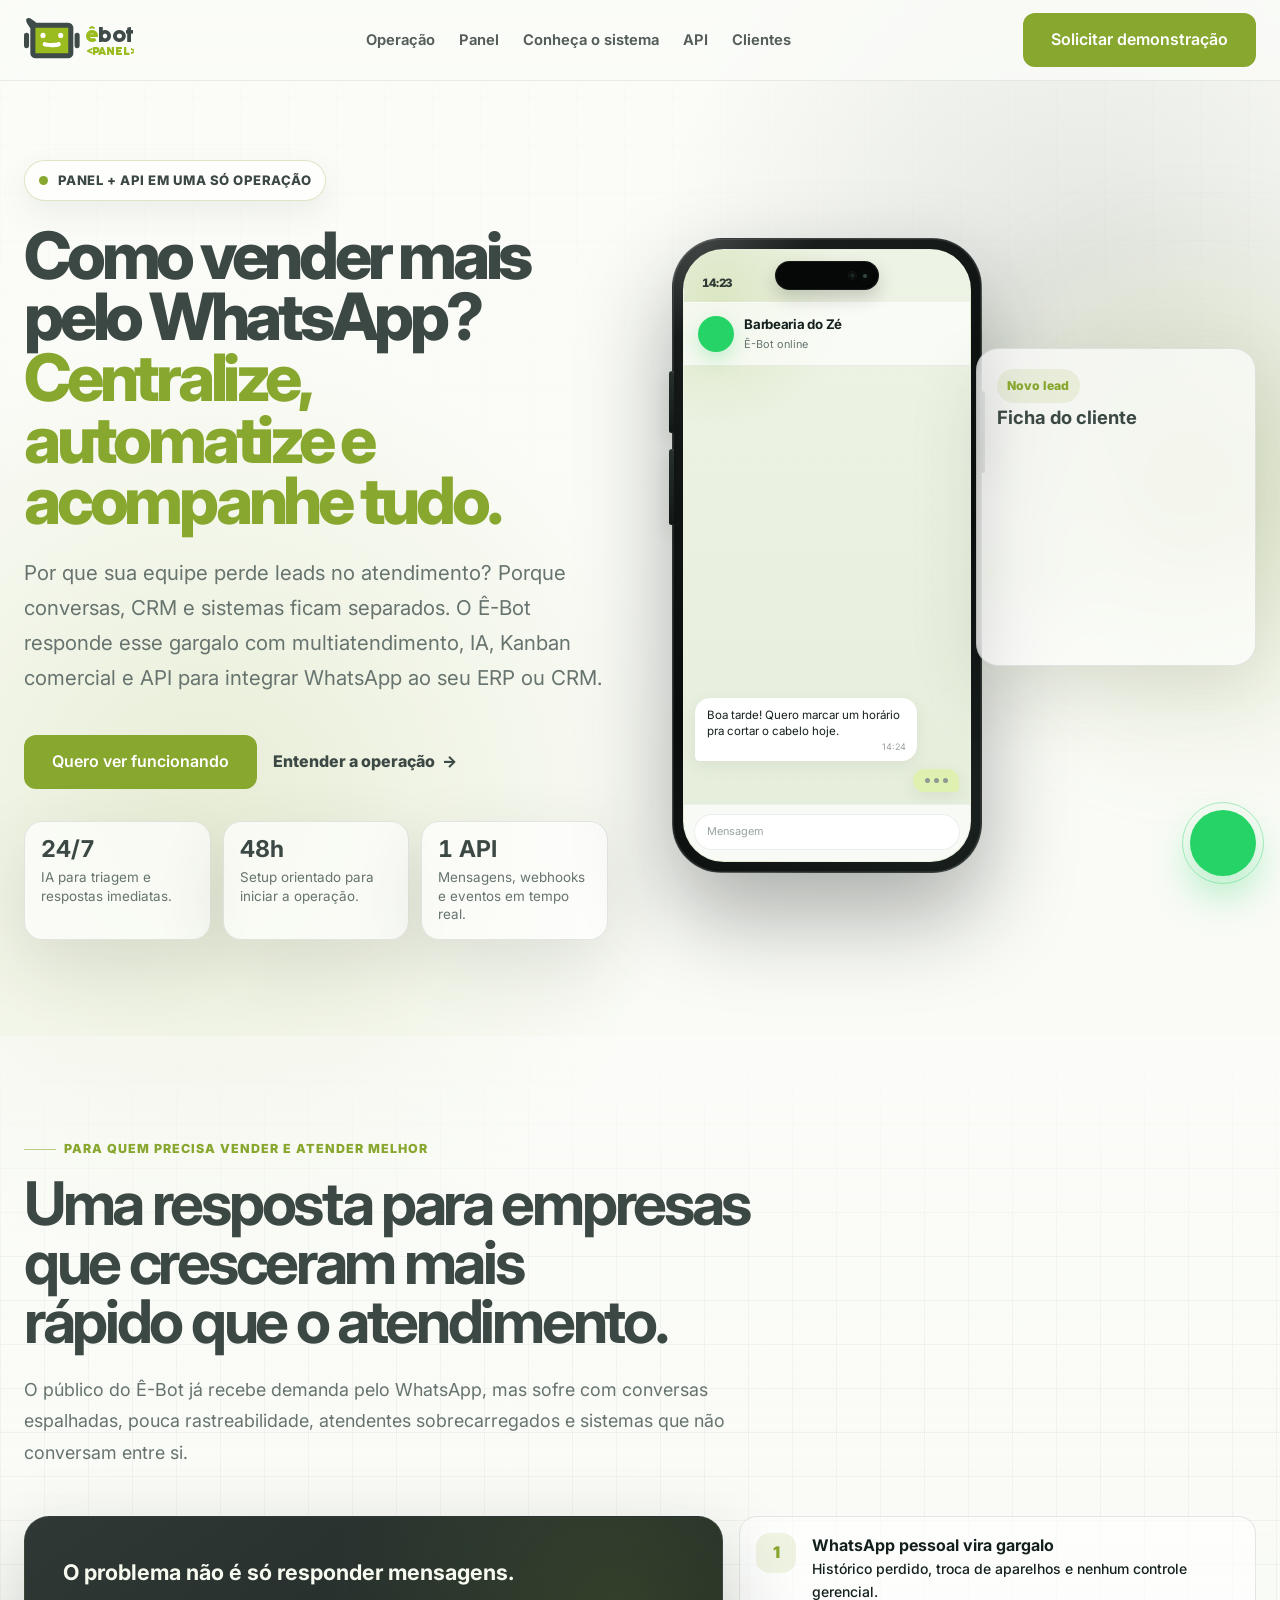
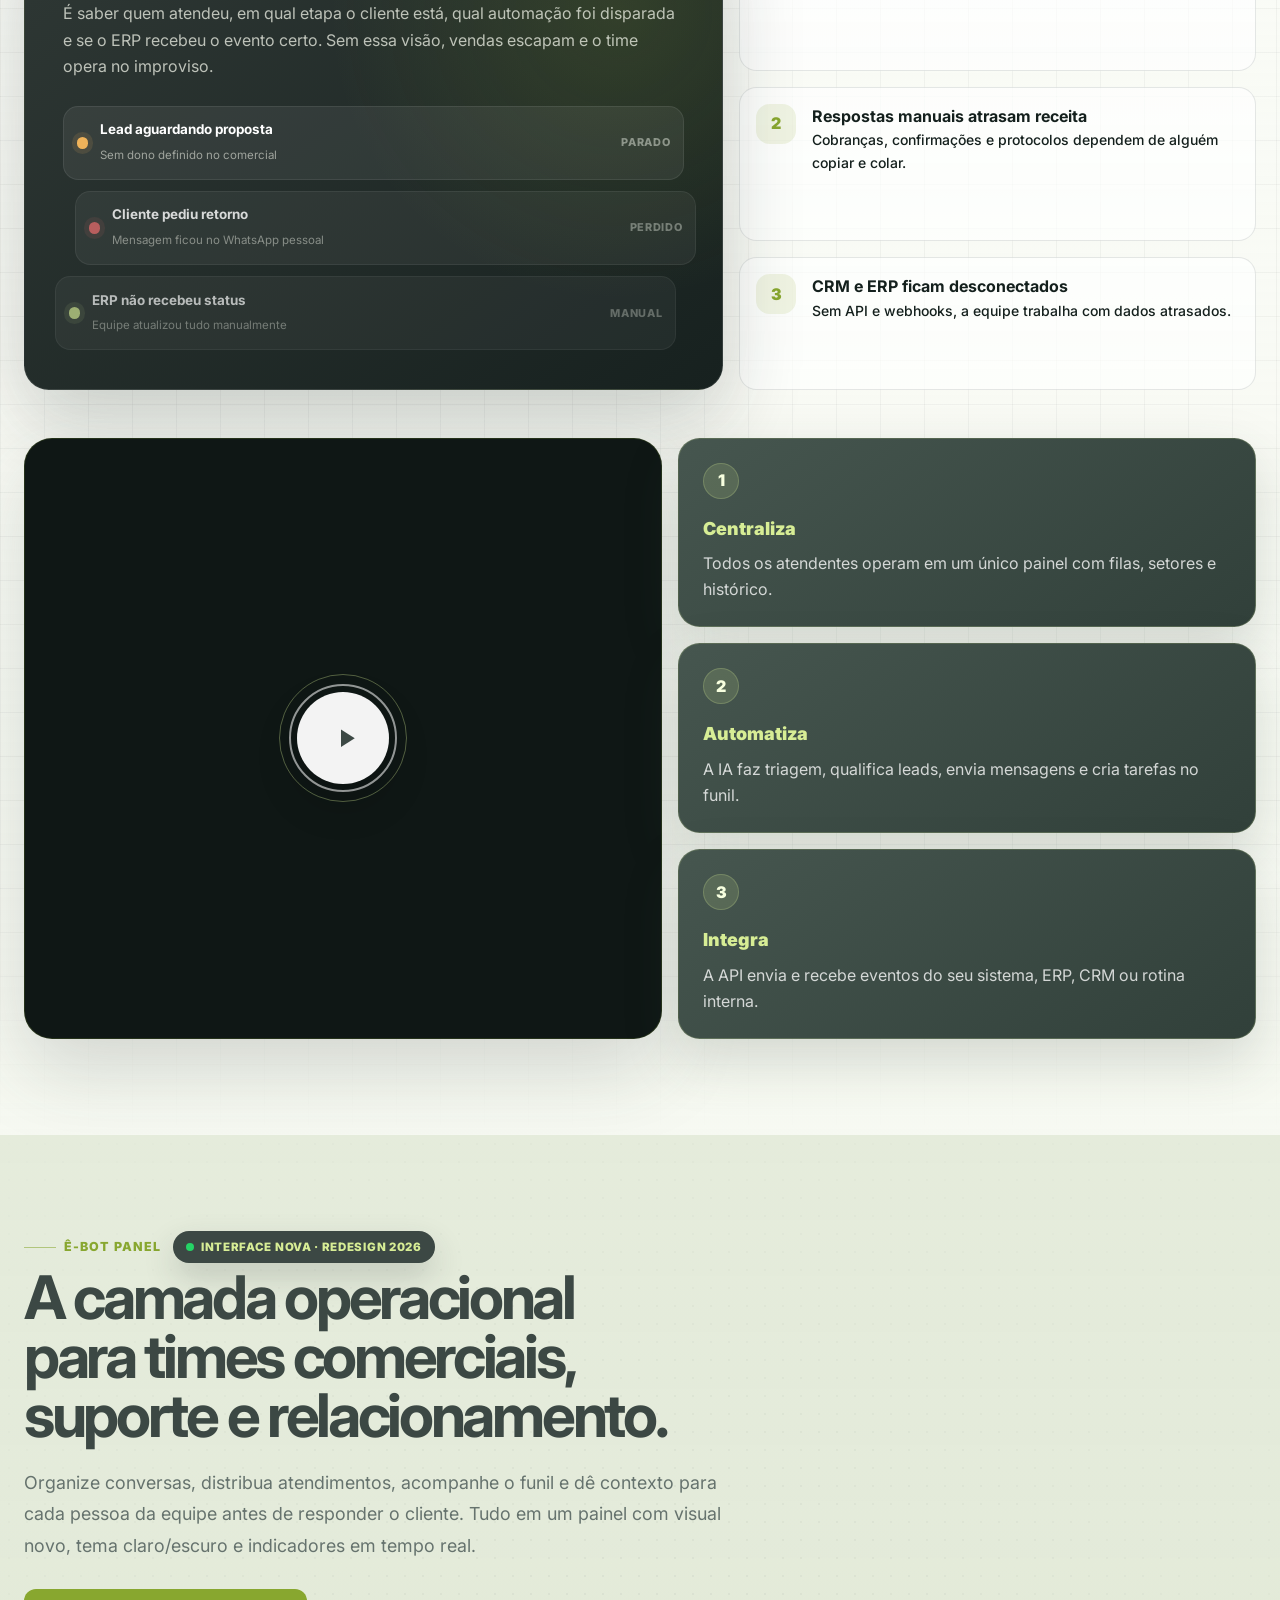
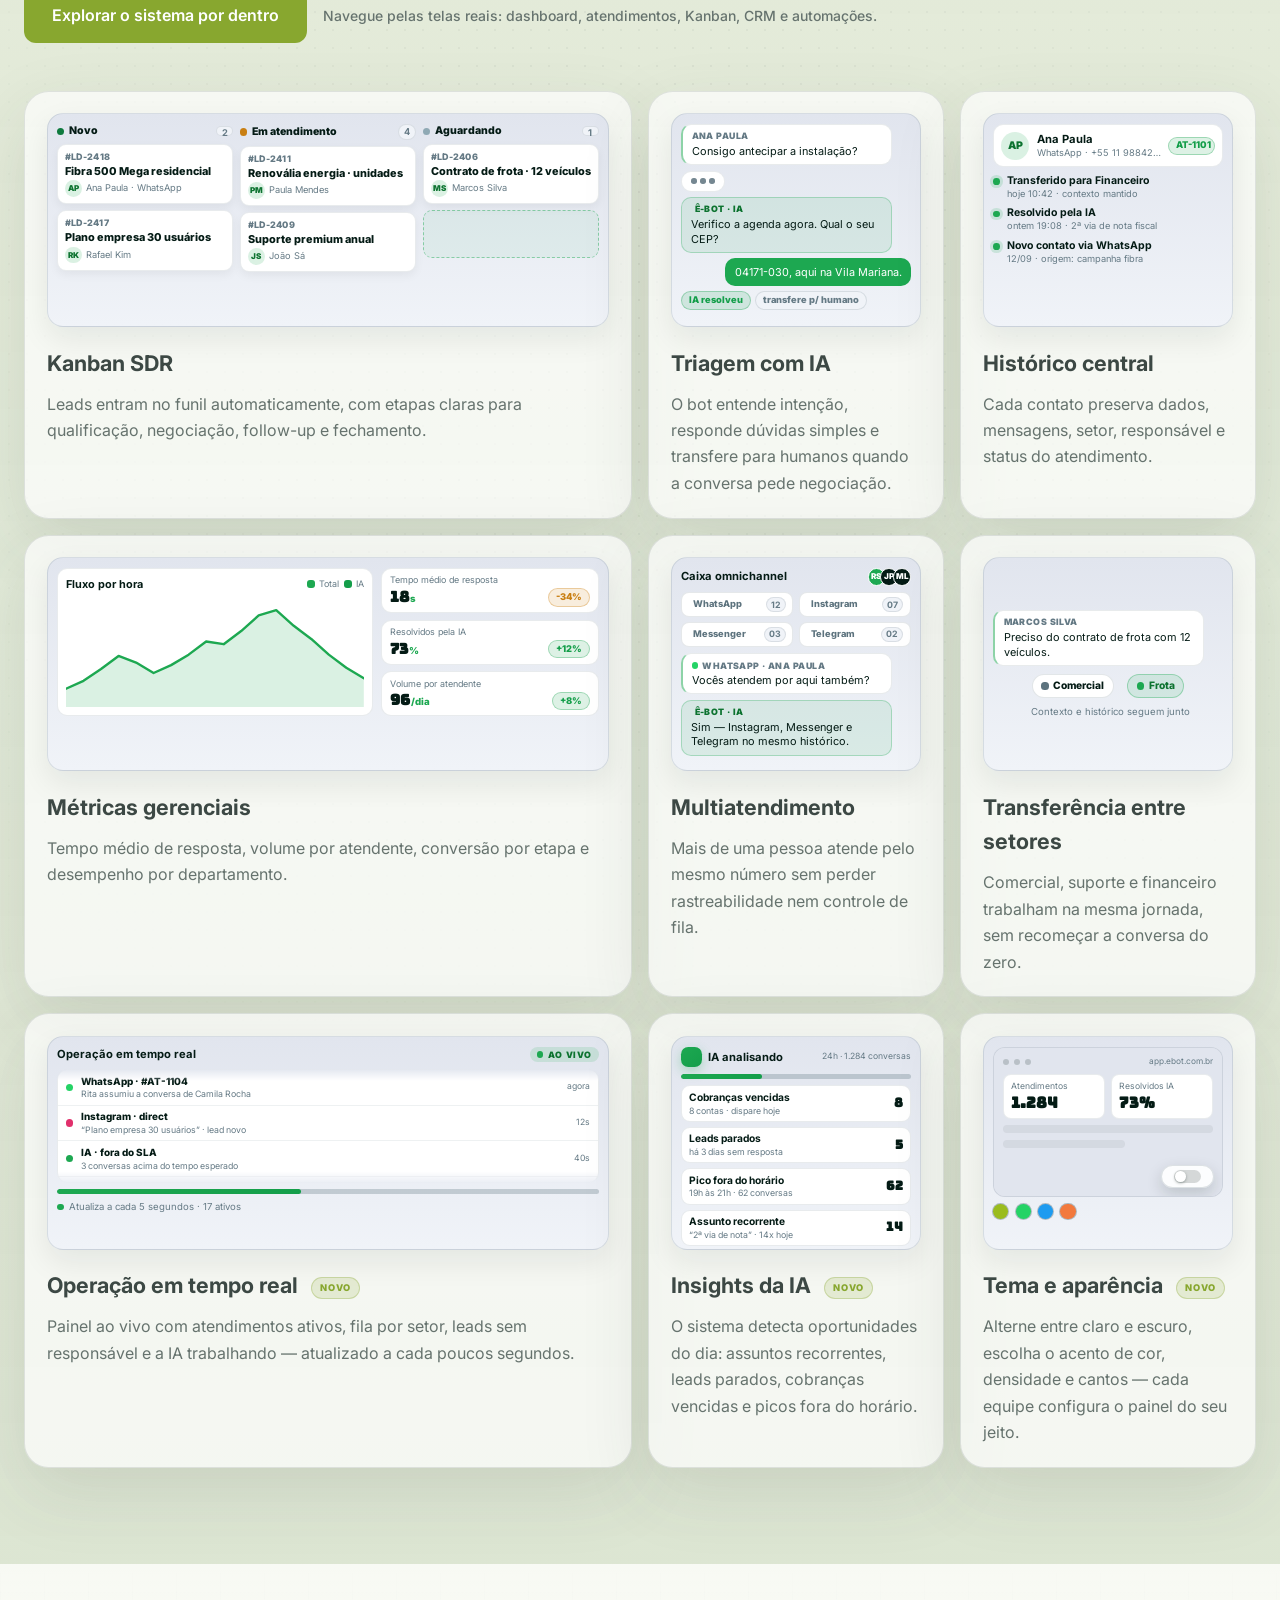
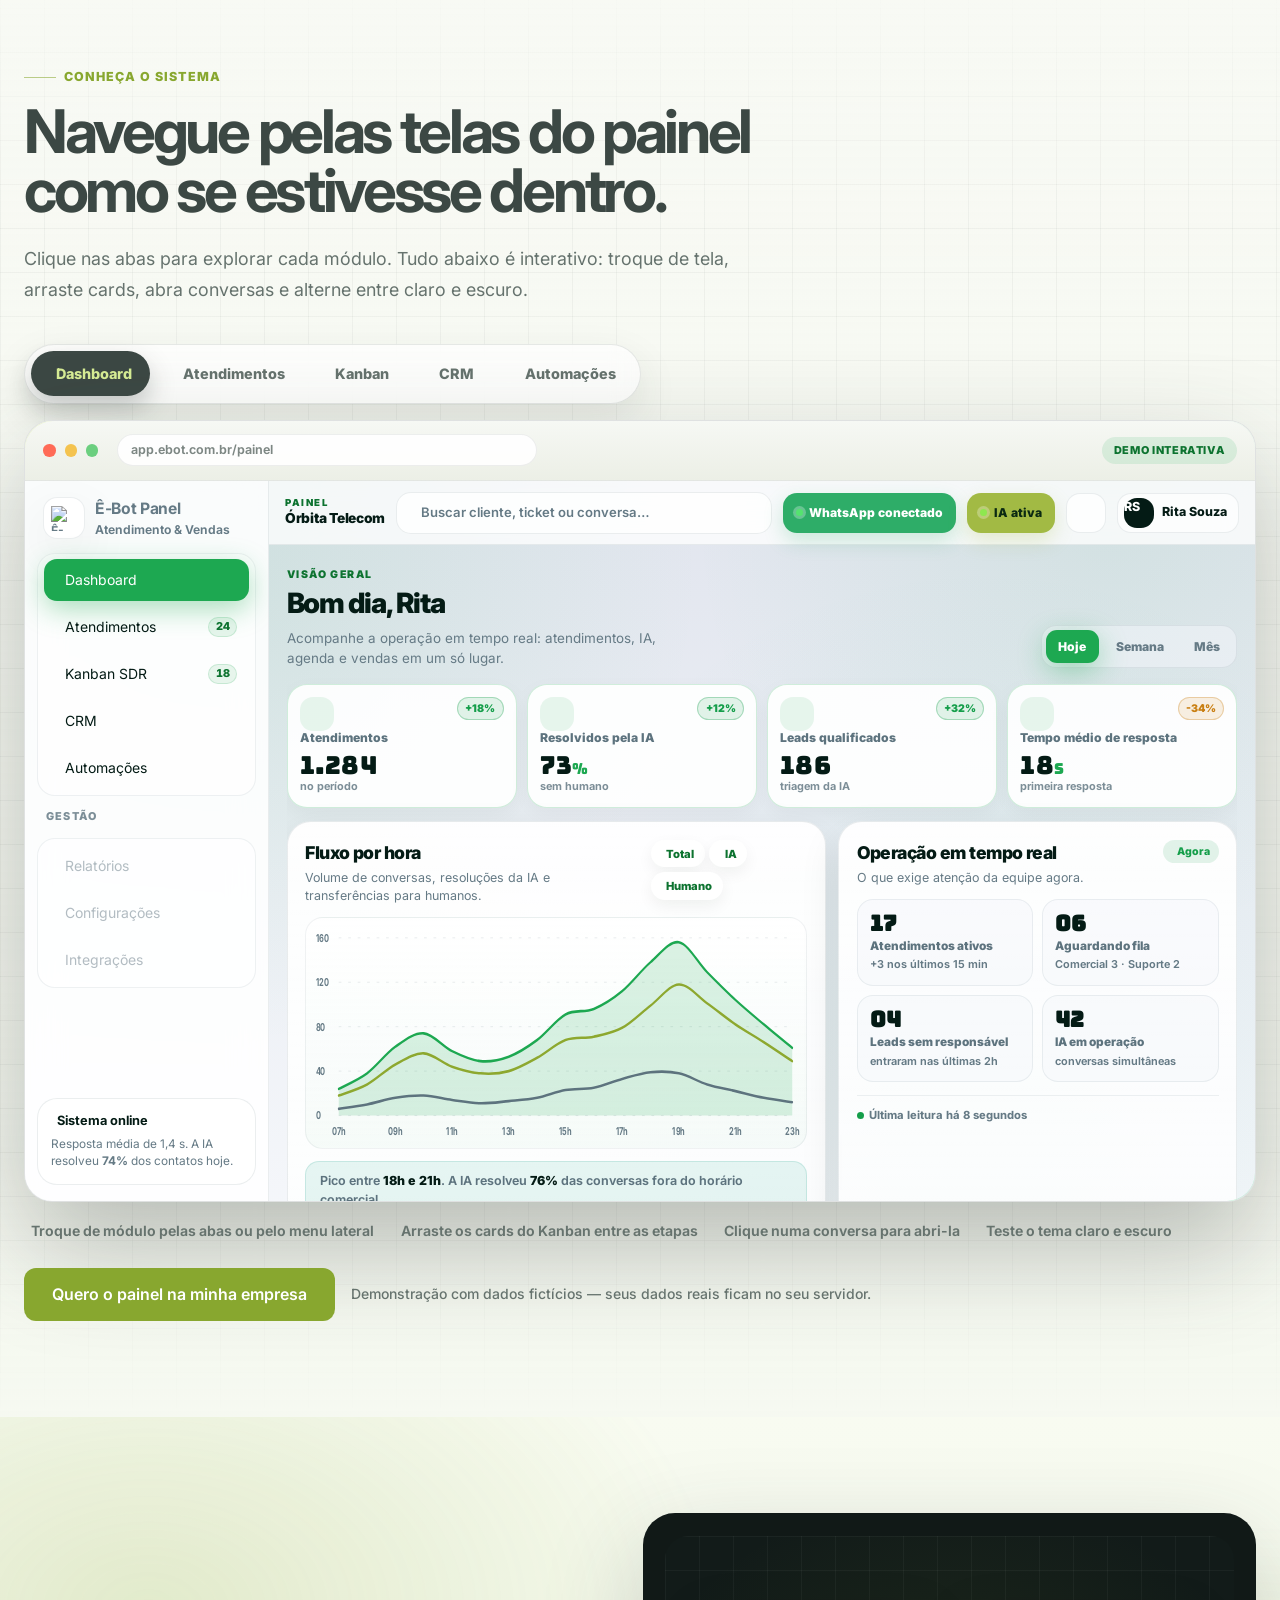
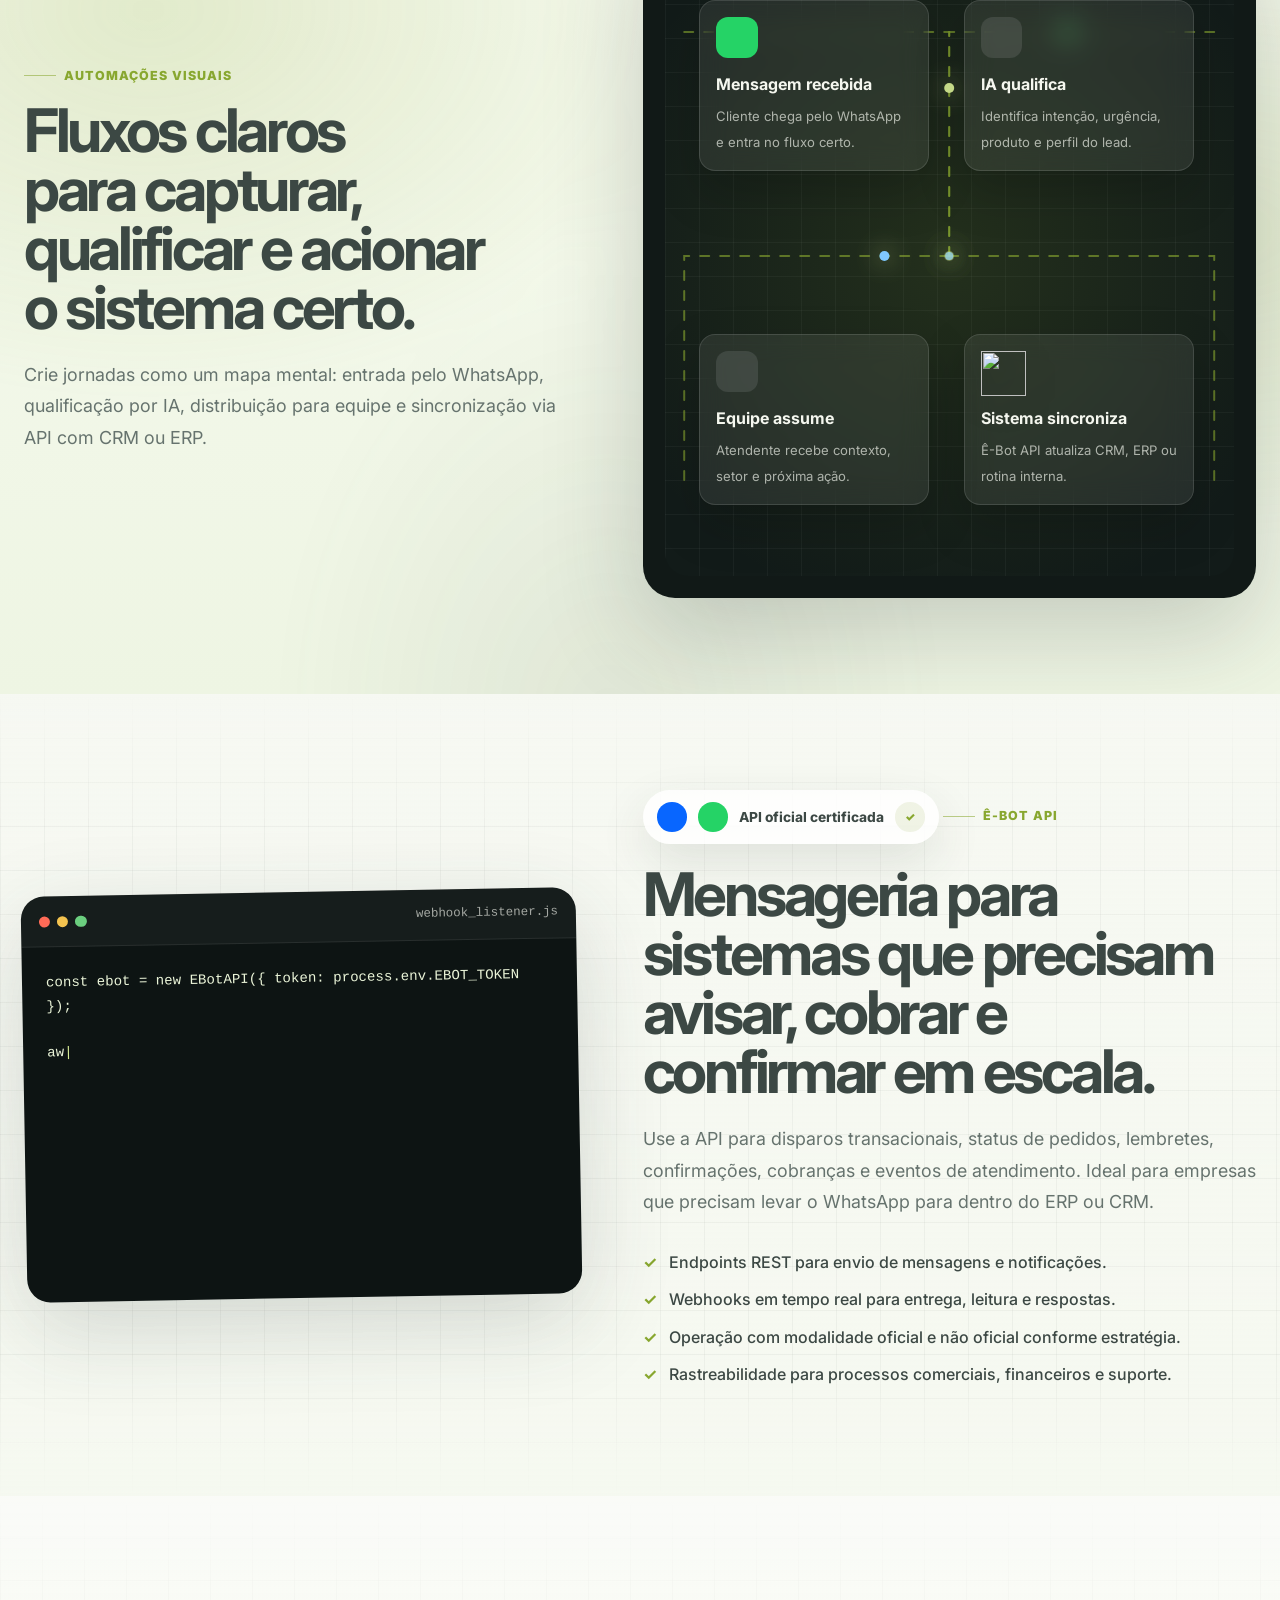
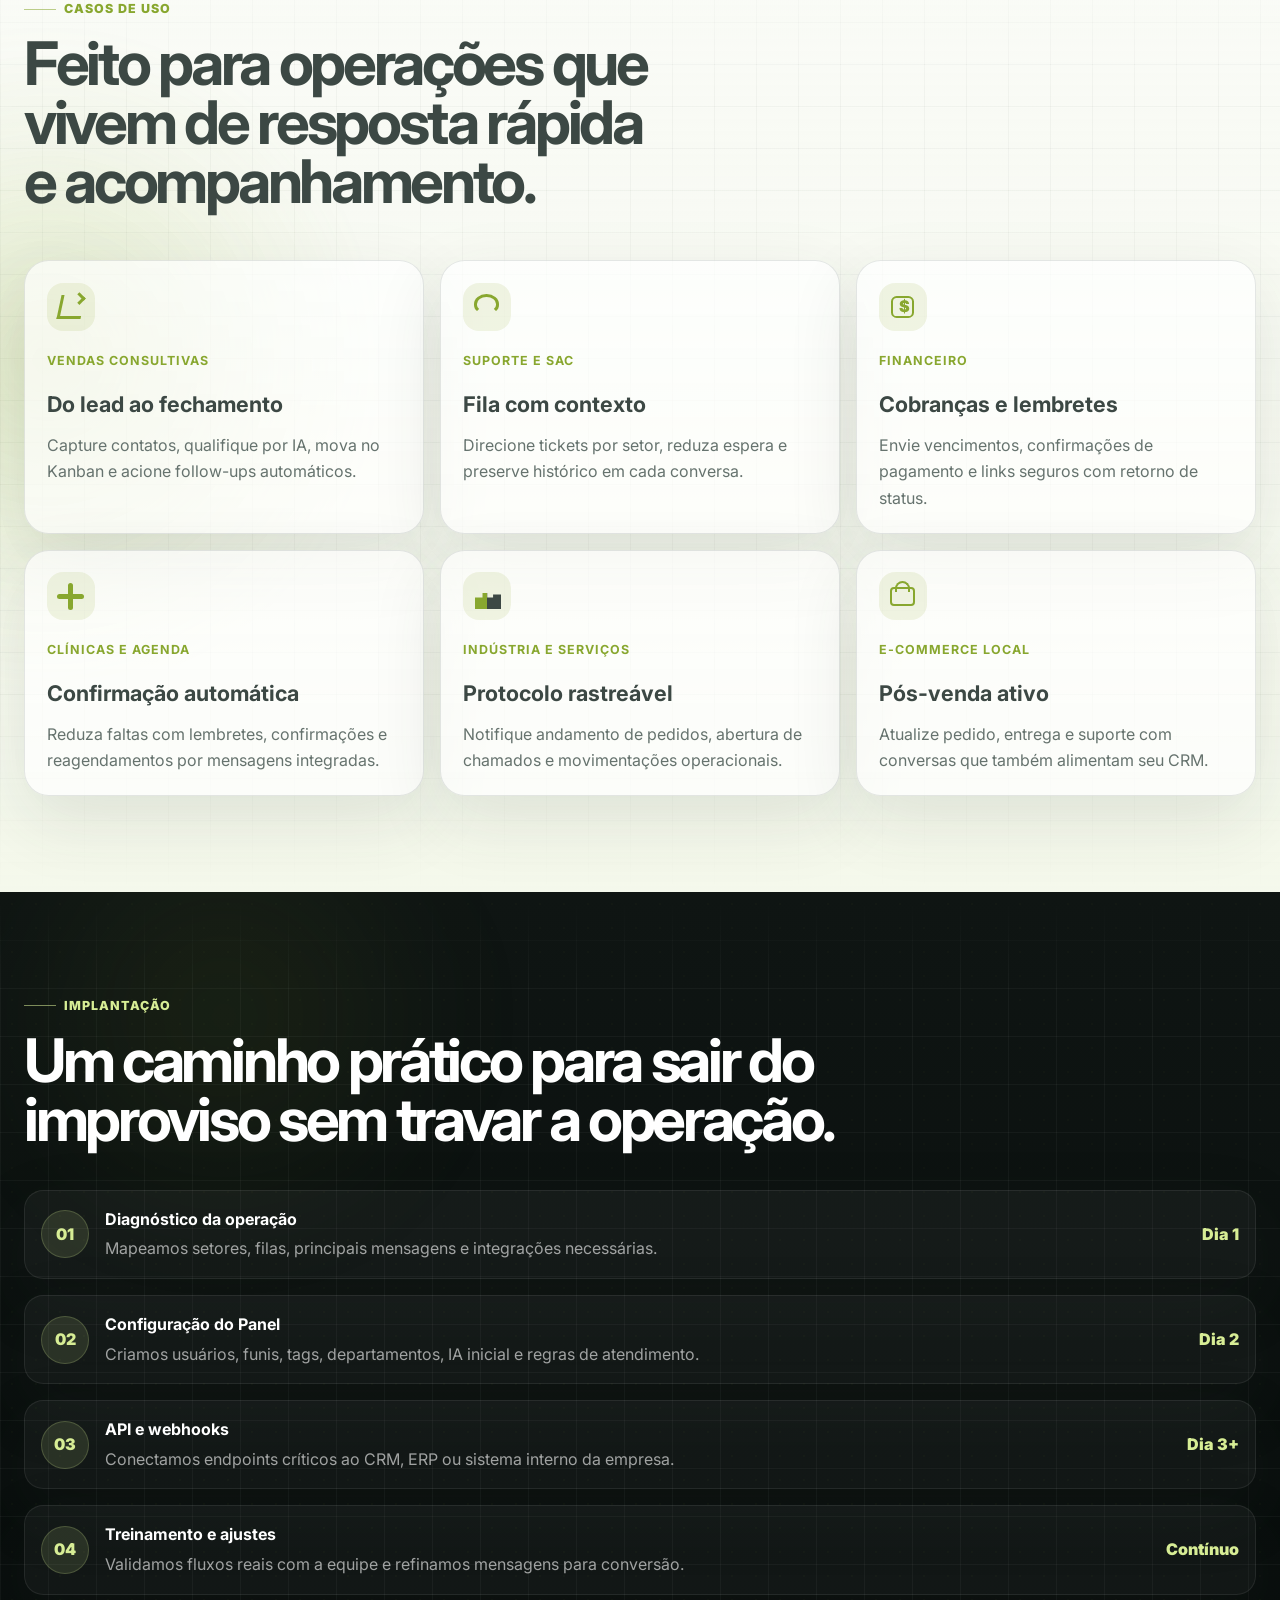
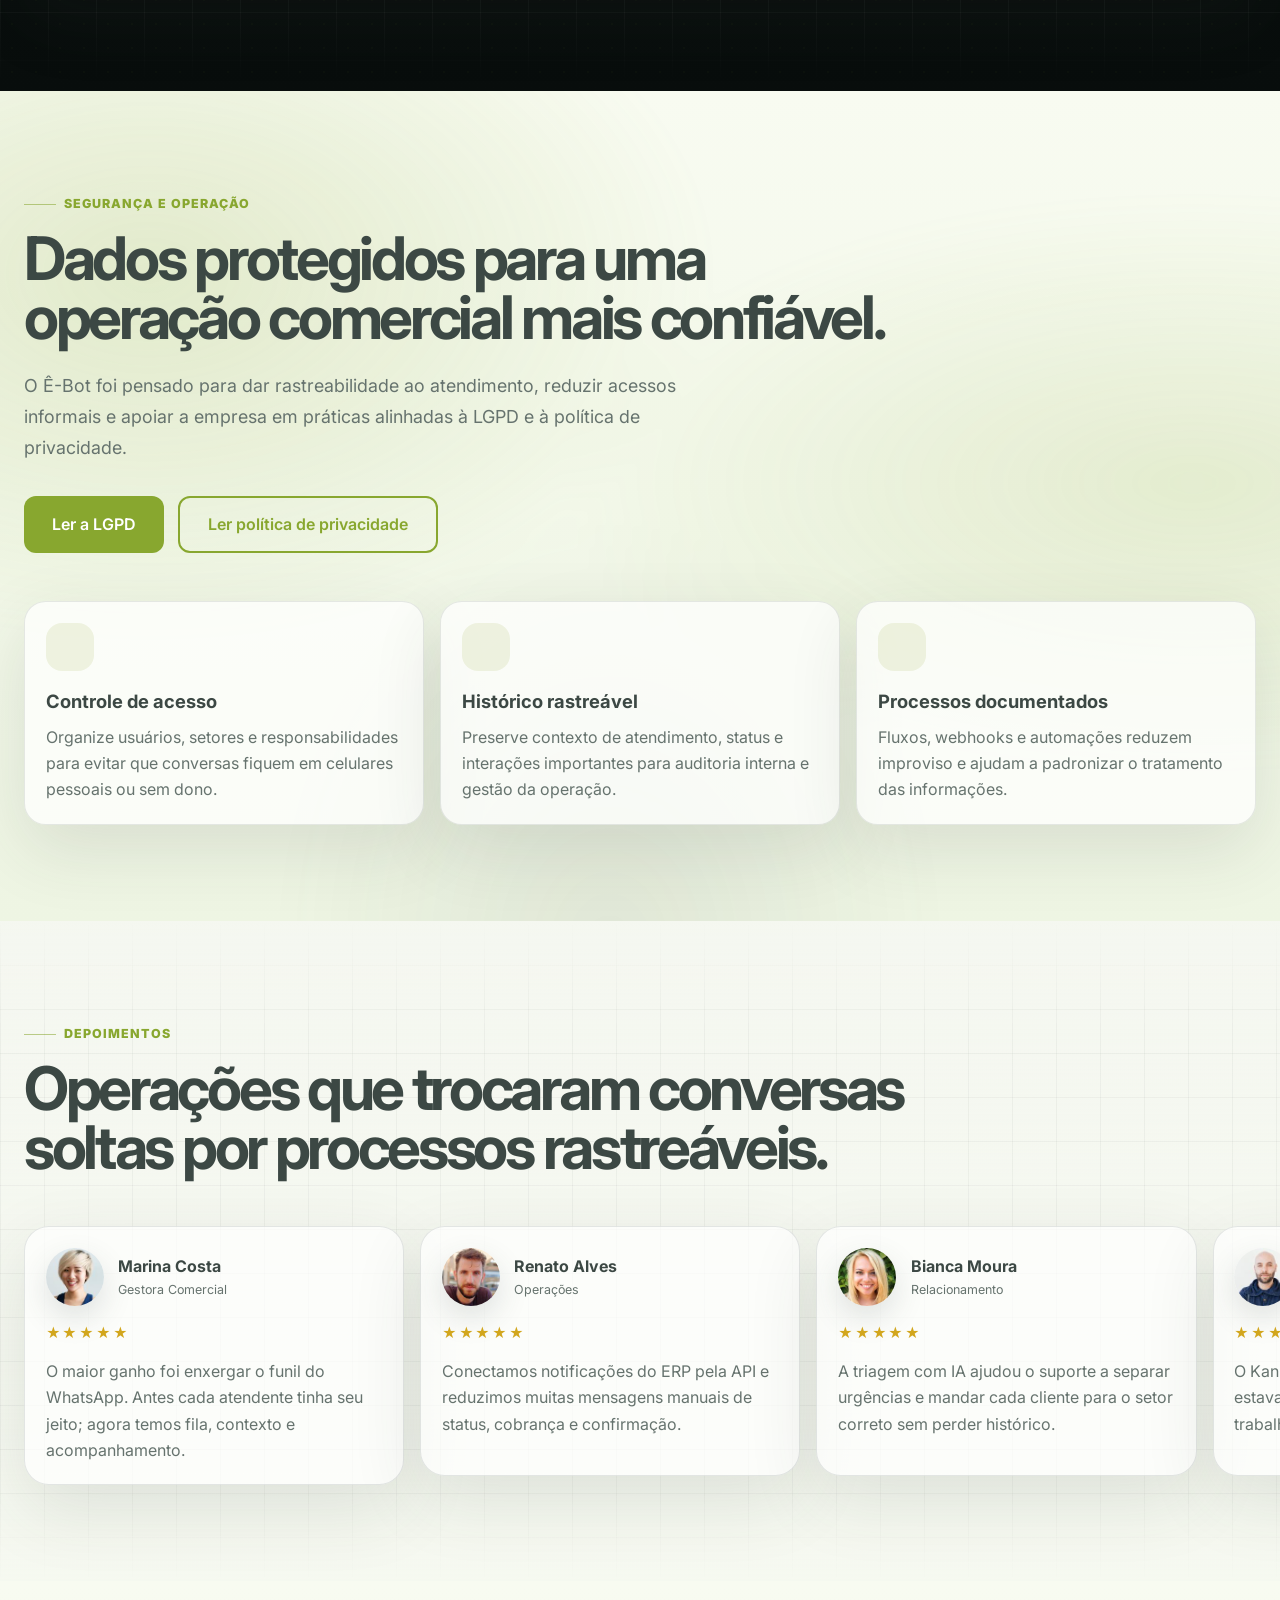
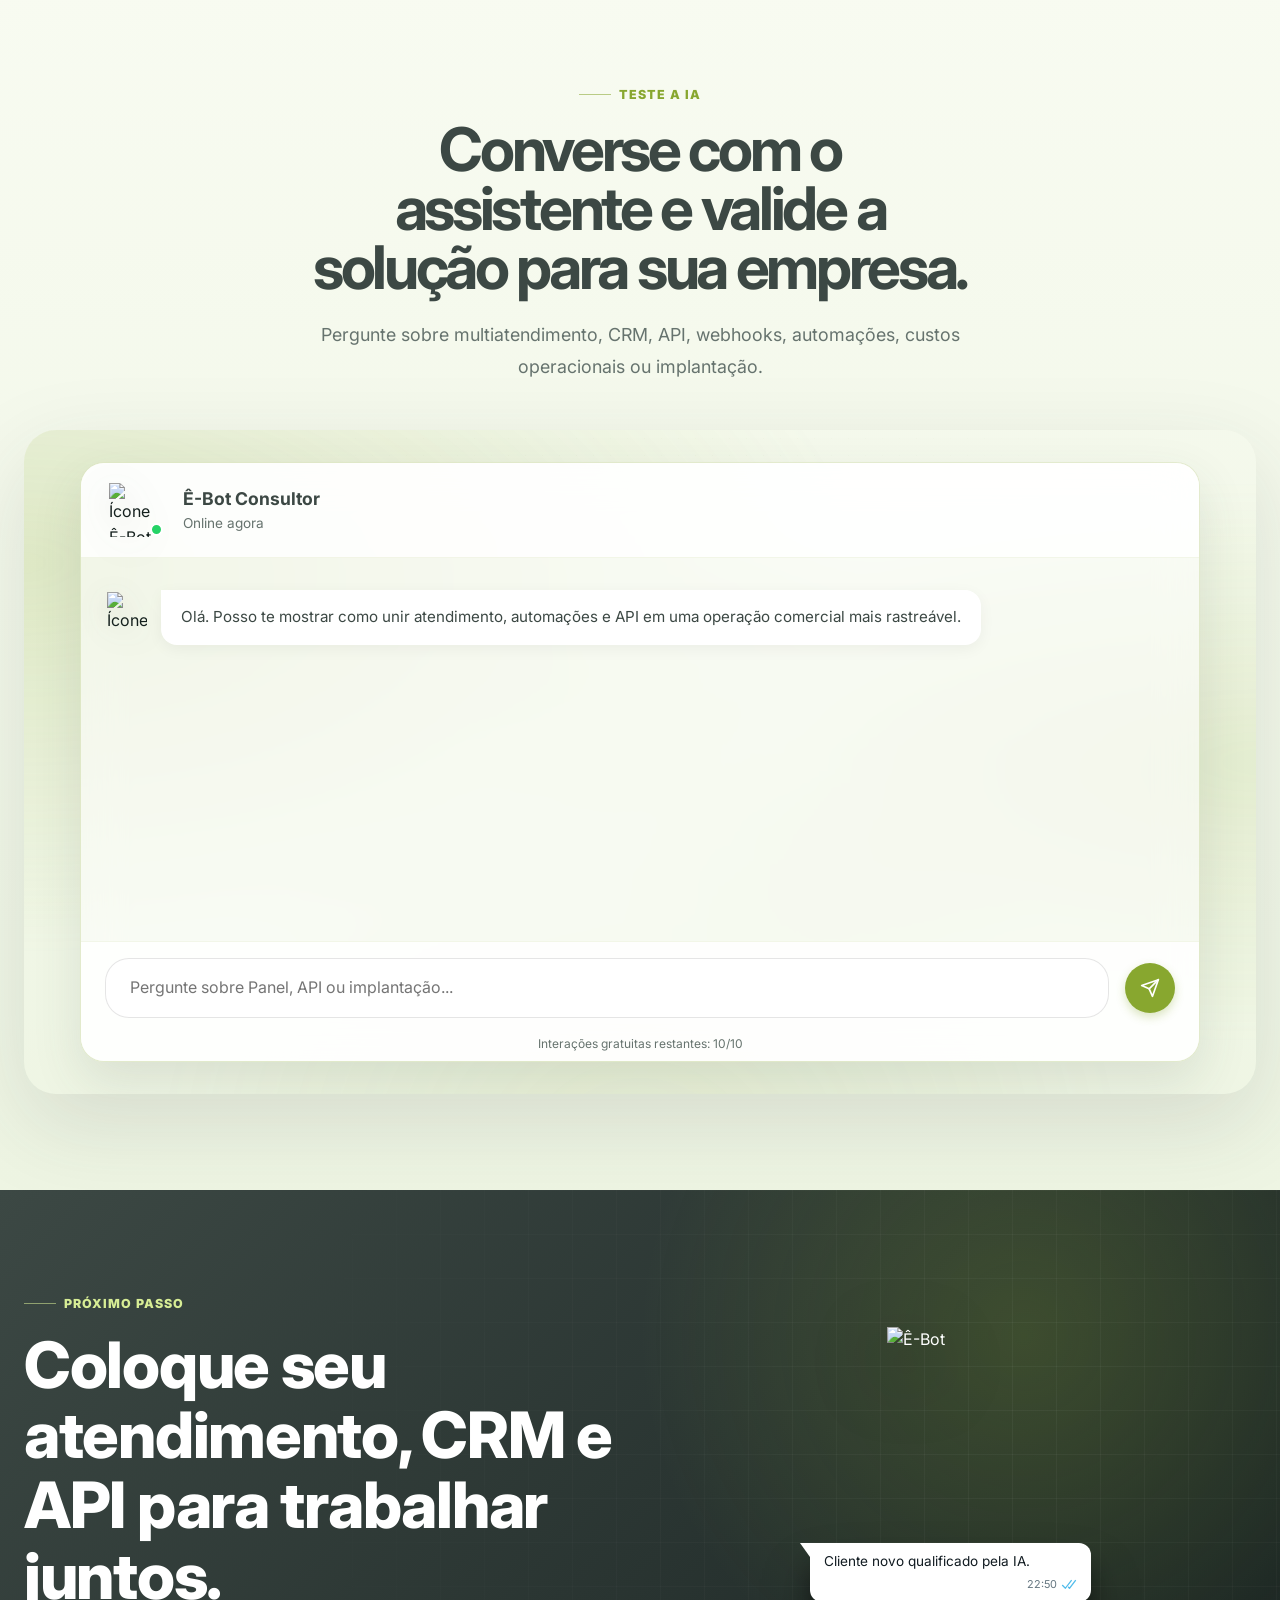
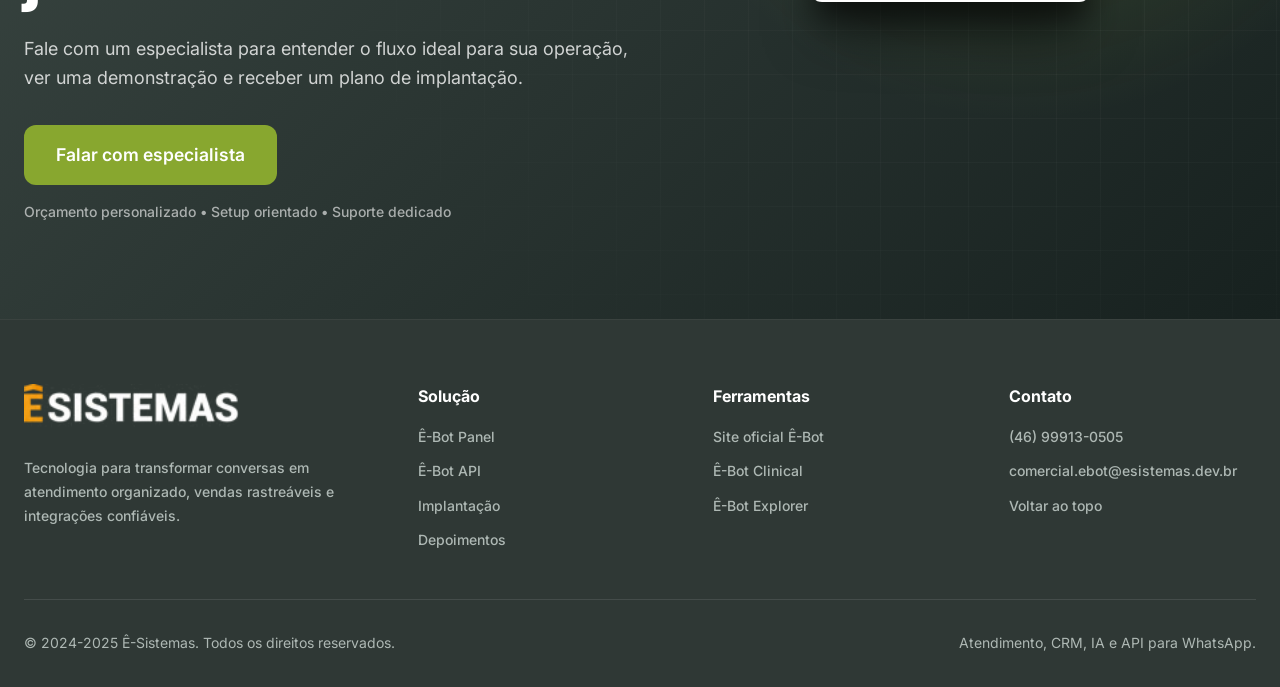
==== commit 925ba70d: "feat(lp): redesign da landing page com preview animado do painel - Navbar: logo do Ê-Bot Panel passa" ====
--- a/index.html
+++ b/index.html
@@ -13,7 +13,7 @@
 
   <link rel="preconnect" href="https://fonts.googleapis.com">
   <link rel="preconnect" href="https://fonts.gstatic.com" crossorigin>
-  <link href="https://fonts.googleapis.com/css2?family=Inter:wght@300;400;500;600;700;800;900&display=swap" rel="stylesheet">
+  <link href="https://fonts.googleapis.com/css2?family=Inter:wght@300;400;500;600;700;800;900&family=Bungee&display=swap" rel="stylesheet">
 
   <link rel="stylesheet" href="css/reset.css">
   <link rel="stylesheet" href="css/variables.css">
@@ -23,6 +23,7 @@
   <link rel="stylesheet" href="css/animations.css">
   <link rel="stylesheet" href="css/layout.css">
   <link rel="stylesheet" href="css/responsive.css">
+  <link rel="stylesheet" href="css/dashboard-mock.css">
   <link rel="stylesheet" href="assets/vendor/swiper-bundle.min.css">
 
   <style>
@@ -111,7 +112,34 @@
       -webkit-backdrop-filter: blur(22px);
     }
 
+    /* Fonte customizada Cocogoose (logo) — precisa ser carregada pelo documento,
+       pois um <img> de SVG não consegue resolver @font-face externo. */
+    @font-face {
+      font-family: "CocogooseProTrial";
+      src: url("./fonts/font-ebot-logo/Cocogoose-Pro-Regular-trial.ttf") format("truetype");
+      font-weight: 400;
+      font-style: normal;
+      font-display: swap;
+    }
+
+    @font-face {
+      font-family: "CocogooseProTrial-Bold";
+      src: url("./fonts/font-ebot-logo/Cocogoose-Pro-Bold-trial.ttf") format("truetype");
+      font-weight: 700;
+      font-style: normal;
+      font-display: swap;
+    }
+
     .lp-logo img { height: 44px; width: auto; display: block; }
+
+    .lp-logo svg.lp-logo-mark { height: 44px; width: auto; display: block; }
+
+    .lp-logo svg.lp-logo-mark text {
+      font-family: "CocogooseProTrial-Bold", "CocogooseProTrial", "Trebuchet MS", sans-serif;
+      font-weight: 700;
+    }
+
+    .lp-logo svg.lp-logo-mark .wm-kern { letter-spacing: -0.1em; }
 
     .lp-nav a {
       color: rgba(20, 32, 29, 0.72);
@@ -492,6 +520,13 @@
     .section-heading { max-width: 880px; font-size: clamp(2.2rem, 4.7vw, 4.65rem); line-height: 0.98; letter-spacing: -0.055em; text-wrap: balance; }
     .section-lead { max-width: 720px; margin-top: 1.35rem; color: var(--muted); font-size: 1.12rem; line-height: 1.75; }
 
+    .panel-topline { display: flex; flex-wrap: wrap; align-items: center; gap: 0.75rem; margin-bottom: 0.35rem; }
+    .pill-new { display: inline-flex; align-items: center; gap: 0.45rem; padding: 0.42rem 0.8rem; border-radius: 999px; background: var(--dark); color: #d7ed95; font-size: 0.72rem; font-weight: 850; letter-spacing: 0.06em; text-transform: uppercase; box-shadow: 0 14px 32px rgba(47, 56, 53, 0.2); }
+    .pill-new::before { content: ""; width: 0.5rem; height: 0.5rem; border-radius: 50%; background: var(--whatsapp); animation: livePulse 2s infinite; }
+    .feature-flag { position: absolute; top: 1.15rem; right: 1.15rem; padding: 0.3rem 0.62rem; border-radius: 999px; background: var(--primary-light); color: var(--primary); font-size: 0.66rem; font-weight: 850; letter-spacing: 0.06em; text-transform: uppercase; }
+    .feature-flag--inline { position: static; display: inline-block; margin-left: 0.5rem; padding: 0.18rem 0.55rem; font-size: 0.58rem; vertical-align: 0.3em; background: rgba(136,167,47,0.16); color: var(--primary); border: 1px solid rgba(136,167,47,0.3); }
+    .panel-cta { display: flex; flex-wrap: wrap; align-items: center; gap: 1rem; margin-top: 1.75rem; }
+
     .pain-grid { display: grid; grid-template-columns: 1.15fr 0.85fr; gap: 1rem; margin-top: 3rem; }
     .pain-card { position: relative; overflow: hidden; padding: clamp(1.4rem, 3vw, 2.4rem); border: 1px solid rgba(255,255,255,0.08); border-radius: 1.55rem; background: radial-gradient(circle at 85% 20%, rgba(136,167,47,0.16), transparent 18rem), linear-gradient(145deg, #2f3835, #17211f); box-shadow: 0 30px 80px rgba(23,33,31,0.22); }
     .pain-card h3 { margin-bottom: 0.65rem; font-size: 1.35rem; color: #f7faef; }
@@ -521,7 +556,7 @@
 
     .feature-grid { display: grid; grid-template-columns: repeat(4, 1fr); gap: 1rem; margin-top: 3rem; }
     .feature-card { position: relative; min-height: 255px; overflow: hidden; border-radius: 1.55rem; padding: 1.35rem; }
-    .feature-card:nth-child(1), .feature-card:nth-child(4) { grid-column: span 2; }
+    .feature-card:nth-child(1), .feature-card:nth-child(4), .feature-card:nth-child(7) { grid-column: span 2; }
     .feature-card h3, .sector-card h3 { margin-bottom: 0.65rem; font-size: 1.35rem; }
     .feature-card p, .sector-card p { color: var(--muted); line-height: 1.65; }
 
@@ -743,7 +778,7 @@
         transform: none !important;
       }
       .feature-grid { grid-template-columns: repeat(2, 1fr); }
-      .feature-card:nth-child(1), .feature-card:nth-child(4) { grid-column: span 1; }
+      .feature-card:nth-child(1), .feature-card:nth-child(4), .feature-card:nth-child(7) { grid-column: span 1; }
       .sector-grid { grid-template-columns: 1fr; }
       .operation-media-grid { grid-template-columns: 1fr; }
       .operation-media-grid .video-card video { min-height: 280px; height: clamp(260px, 52vw, 430px); }
@@ -840,11 +875,25 @@
 
   <header class="lp-header glass-header">
     <div class="container header-inner">
-      <a class="lp-logo" href="index.html" aria-label="Ê-Bot Home"><img src="./assets/images/logos_ebot/ebot_panel/SVG/Logo_panel_aplicação_1_black.svg" alt="Ê-Bot Panel"></a>
+      <a class="lp-logo" href="index.html" aria-label="Ê-Bot Home">
+        <svg class="lp-logo-mark" viewBox="0 0 433.26 173.3" role="img" aria-label="Ê-Bot Panel" focusable="false">
+          <title>Ê-Bot Panel</title>
+          <path fill="#9abc1e" stroke="#3f4b48" stroke-width="20" stroke-miterlimit="66.67" d="M44.86,28.28h129.49c5.5,0,9.96,4.5,9.96,10.06v100.6c0,5.56-4.46,10.06-9.96,10.06H44.86c-5.5,0-9.96-4.5-9.96-10.06V38.34c0-5.56-44.82-54.03,9.96-10.06Z"/>
+          <ellipse fill="#ffffff" cx="74.74" cy="68.52" rx="9.96" ry="10.06"/>
+          <ellipse fill="#ffffff" cx="144.47" cy="68.52" rx="9.96" ry="10.06"/>
+          <path fill="none" stroke="#3f4b48" stroke-width="20" stroke-linecap="round" stroke-linejoin="round" d="M10,68.52v40.24"/>
+          <path fill="none" stroke="#3f4b48" stroke-width="20" stroke-linecap="round" stroke-linejoin="round" d="M209.21,68.52v40.24"/>
+          <path fill="#ffffff" d="M105.23,98.51s-13.42-.71-22.24-3.18-10.31,10.07-8.24,13.42,12.41,6.53,34.86,6.53,33.68-2.65,34.86-8.65c1.19-6-2.39-14.94-9.96-11.62-7.57,3.32-9.51,3.5-29.28,3.5Z"/>
+          <text fill="#3f4b48" font-size="71.31" transform="translate(292.08 94.3)"><tspan x="0" y="0">bot</tspan></text>
+          <text fill="#9abc1e" font-size="42" transform="translate(243.81 143.99)"><tspan x="0" y="0">&lt;</tspan><tspan class="wm-kern" x="24.48" y="0">P</tspan><tspan x="48.57" y="0">ANEL&gt;</tspan></text>
+          <text fill="#9abc1e" font-size="71.31" transform="translate(241.82 94.3)"><tspan x="0" y="0">ê</tspan></text>
+        </svg>
+      </a>
       <nav class="lp-nav nav-menu" aria-label="Navegação principal">
         <ul class="flex gap-lg">
           <li><a href="#operacao">Operação</a></li>
           <li><a href="#panel">Panel</a></li>
+          <li><a href="#tour">Conheça o sistema</a></li>
           <li><a href="#api">API</a></li>
           <li><a href="#testimonials">Clientes</a></li>
         </ul>
@@ -953,16 +1002,1026 @@
 
     <section class="section surface-dots" id="panel">
       <div class="container reveal">
-        <span class="section-eyebrow">Ê-Bot Panel</span>
+        <div class="panel-topline">
+          <span class="section-eyebrow" style="margin-bottom: 0;">Ê-Bot Panel</span>
+          <span class="pill-new">Interface nova · redesign 2026</span>
+        </div>
         <h2 class="section-heading h2">A camada operacional para times comerciais, suporte e relacionamento.</h2>
-        <p class="section-lead">Organize conversas, distribua atendimentos, acompanhe o funil e dê contexto para cada pessoa da equipe antes de responder o cliente.</p>
+        <p class="section-lead">Organize conversas, distribua atendimentos, acompanhe o funil e dê contexto para cada pessoa da equipe antes de responder o cliente. Tudo em um painel com visual novo, tema claro/escuro e indicadores em tempo real.</p>
+
+        <div class="panel-cta">
+          <a class="btn btn-primary float-hover" href="#tour">Explorar o sistema por dentro</a>
+          <span class="text-small" style="color: var(--muted);">Navegue pelas telas reais: dashboard, atendimentos, Kanban, CRM e automações.</span>
+        </div>
+
         <div class="feature-grid">
-          <article class="feature-card"><div class="css-icon icon-kanban"></div><h3>Kanban SDR</h3><p>Leads entram no funil automaticamente, com etapas claras para qualificação, negociação, follow-up e fechamento.</p></article>
-          <article class="feature-card"><div class="css-icon icon-ai"></div><h3>Triagem com IA</h3><p>O bot entende intenção, responde dúvidas simples e transfere para humanos quando a conversa pede negociação.</p></article>
-          <article class="feature-card"><div class="css-icon icon-crm"></div><h3>Histórico central</h3><p>Cada contato preserva dados, mensagens, setor, responsável e status do atendimento.</p></article>
-          <article class="feature-card"><div class="css-icon icon-bi"></div><h3>Métricas gerenciais</h3><p>Tempo médio de resposta, volume por atendente, conversão por etapa e desempenho por departamento.</p></article>
-          <article class="feature-card"><div class="css-icon icon-multi"></div><h3>Multiatendimento</h3><p>Mais de uma pessoa atende pelo mesmo número sem perder rastreabilidade nem controle de fila.</p></article>
-          <article class="feature-card"><div class="css-icon icon-transfer"></div><h3>Transferência entre setores</h3><p>Comercial, suporte e financeiro trabalham na mesma jornada, sem recomeçar a conversa do zero.</p></article>
+          <article class="feature-card">
+            <div class="fs" aria-hidden="true">
+              <div class="fs-body">
+                <div class="fs-cols">
+                  <div class="fs-col">
+                    <span class="fs-col-head" style="--dot:#0E7A3E"><i></i>Novo<b class="fs-count fs-count--early"><span>2</span><span>1</span></b></span>
+                    <div class="fs-card"><span class="fs-id">#LD-2418</span><strong>Fibra 500 Mega residencial</strong><small><i class="fs-av">AP</i>Ana Paula · WhatsApp</small></div>
+                    <div class="fs-card fs-card--move"><span class="fs-id">#LD-2417</span><strong>Plano empresa 30 usuários</strong><small><i class="fs-av">RK</i>Rafael Kim</small></div>
+                  </div>
+                  <div class="fs-col">
+                    <span class="fs-col-head" style="--dot:#C97F12"><i></i>Em atendimento<b>4</b></span>
+                    <div class="fs-card"><span class="fs-id">#LD-2411</span><strong>Renovália energia · unidades</strong><small><i class="fs-av">PM</i>Paula Mendes</small></div>
+                    <div class="fs-card"><span class="fs-id">#LD-2409</span><strong>Suporte premium anual</strong><small><i class="fs-av">JS</i>João Sá</small></div>
+                  </div>
+                  <div class="fs-col">
+                    <span class="fs-col-head" style="--dot:#8FA9B4"><i></i>Aguardando<b class="fs-count"><span>1</span><span>2</span></b></span>
+                    <div class="fs-card"><span class="fs-id">#LD-2406</span><strong>Contrato de frota · 12 veículos</strong><small><i class="fs-av">MS</i>Marcos Silva</small></div>
+                    <div class="fs-slot"></div>
+                  </div>
+                </div>
+              </div>
+            </div>
+            <h3>Kanban SDR</h3><p>Leads entram no funil automaticamente, com etapas claras para qualificação, negociação, follow-up e fechamento.</p>
+          </article>
+
+          <article class="feature-card">
+            <div class="fs" aria-hidden="true">
+              <div class="fs-body fs-chat">
+                <div class="fs-msg fs-msg--in"><b>Ana Paula</b><span>Consigo antecipar a instalação?</span></div>
+                <div class="fs-msg fs-msg--type" aria-hidden="true"><i></i><i></i><i></i></div>
+                <div class="fs-msg fs-msg--ai"><b><iconify-icon icon="ph:robot"></iconify-icon> Ê-BOT · IA</b><span>Verifico a agenda agora. Qual o seu CEP?</span></div>
+                <div class="fs-msg fs-msg--out"><span>04171-030, aqui na Vila Mariana.</span></div>
+                <div class="fs-chips"><span class="fs-pill fs-pill--ok">IA resolveu</span><span class="fs-pill">transfere p/ humano</span></div>
+              </div>
+            </div>
+            <h3>Triagem com IA</h3><p>O bot entende intenção, responde dúvidas simples e transfere para humanos quando a conversa pede negociação.</p>
+          </article>
+
+          <article class="feature-card">
+            <div class="fs" aria-hidden="true">
+              <div class="fs-body fs-hist">
+                <div class="fs-contact">
+                  <i class="fs-av fs-av--lg">AP</i>
+                  <span><strong>Ana Paula</strong><small>WhatsApp · +55 11 98842-3170</small></span>
+                  <span class="fs-pill fs-pill--ok">AT-1101</span>
+                </div>
+                <div class="fs-tl">
+                  <div class="fs-tl-row"><i></i><span><strong>Transferido para Financeiro</strong><small>hoje 10:42 · contexto mantido</small></span></div>
+                  <div class="fs-tl-row"><i></i><span><strong>Resolvido pela IA</strong><small>ontem 19:08 · 2ª via de nota fiscal</small></span></div>
+                  <div class="fs-tl-row"><i></i><span><strong>Novo contato via WhatsApp</strong><small>12/09 · origem: campanha fibra</small></span></div>
+                </div>
+              </div>
+            </div>
+            <h3>Histórico central</h3><p>Cada contato preserva dados, mensagens, setor, responsável e status do atendimento.</p>
+          </article>
+
+          <article class="feature-card">
+            <div class="fs" aria-hidden="true">
+              <div class="fs-body fs-metrics">
+                <div class="fs-panel">
+                  <div class="fs-panel-head"><strong>Fluxo por hora</strong><span class="fs-legend"><i class="is-total"></i>Total<i class="is-ai"></i>IA</span></div>
+                  <svg class="fs-spark" viewBox="0 0 340 84" preserveAspectRatio="none" aria-hidden="true">
+                    <path class="fs-spark-area" d="M0,70 L20,64 L40,55 L60,45 L80,50 L100,58 L120,52 L140,44 L160,34 L180,36 L200,26 L220,14 L240,10 L260,22 L280,32 L300,44 L320,54 L340,62 L340,84 L0,84 Z"></path>
+                    <path class="fs-spark-line" d="M0,70 L20,64 L40,55 L60,45 L80,50 L100,58 L120,52 L140,44 L160,34 L180,36 L200,26 L220,14 L240,10 L260,22 L280,32 L300,44 L320,54 L340,62"></path>
+                  </svg>
+                </div>
+                <div class="fs-kpis">
+                  <div class="fs-kpi"><small>Tempo médio de resposta</small><b>18<em>s</em></b><span class="fs-pill fs-pill--down">-34%</span></div>
+                  <div class="fs-kpi"><small>Resolvidos pela IA</small><b>73<em>%</em></b><span class="fs-pill fs-pill--ok">+12%</span></div>
+                  <div class="fs-kpi"><small>Volume por atendente</small><b>96<em>/dia</em></b><span class="fs-pill fs-pill--ok">+8%</span></div>
+                </div>
+              </div>
+            </div>
+            <h3>Métricas gerenciais</h3><p>Tempo médio de resposta, volume por atendente, conversão por etapa e desempenho por departamento.</p>
+          </article>
+
+          <article class="feature-card">
+            <div class="fs" aria-hidden="true">
+              <div class="fs-body fs-chan">
+                <div class="fs-qhead"><strong>Caixa omnichannel</strong><span class="fs-avs"><i>RS</i><i>JP</i><i>ML</i></span></div>
+                <div class="fs-chan-bar">
+                  <span class="fs-chan-pill is-wa"><iconify-icon icon="ph:whatsapp-logo"></iconify-icon>WhatsApp<b>12</b></span>
+                  <span class="fs-chan-pill is-ig"><iconify-icon icon="ph:instagram-logo"></iconify-icon>Instagram<b>07</b></span>
+                  <span class="fs-chan-pill is-ms"><iconify-icon icon="ph:messenger-logo"></iconify-icon>Messenger<b>03</b></span>
+                  <span class="fs-chan-pill is-tg"><iconify-icon icon="ph:telegram-logo"></iconify-icon>Telegram<b>02</b></span>
+                </div>
+                <div class="fs-chan-msgs">
+                  <div class="fs-msg fs-msg--in"><b><i class="fs-chan-dot"></i>WhatsApp · Ana Paula</b><span>Vocês atendem por aqui também?</span></div>
+                  <div class="fs-msg fs-msg--ai"><b><iconify-icon icon="ph:robot"></iconify-icon> Ê-BOT · IA</b><span>Sim — Instagram, Messenger e Telegram no mesmo histórico.</span></div>
+                </div>
+              </div>
+            </div>
+            <h3>Multiatendimento</h3><p>Mais de uma pessoa atende pelo mesmo número sem perder rastreabilidade nem controle de fila.</p>
+          </article>
+
+          <article class="feature-card">
+            <div class="fs" aria-hidden="true">
+              <div class="fs-body fs-xfer">
+                <div class="fs-msg fs-msg--in"><b>Marcos Silva</b><span>Preciso do contrato de frota com 12 veículos.</span></div>
+                <div class="fs-xfer-row">
+                  <span class="fs-xfer-node"><i></i>Comercial</span>
+                  <iconify-icon icon="ph:arrows-left-right"></iconify-icon>
+                  <span class="fs-xfer-node is-target"><i></i>Frota</span>
+                </div>
+                <div class="fs-note"><iconify-icon icon="ph:check-circle"></iconify-icon>Contexto e histórico seguem junto</div>
+              </div>
+            </div>
+            <h3>Transferência entre setores</h3><p>Comercial, suporte e financeiro trabalham na mesma jornada, sem recomeçar a conversa do zero.</p>
+          </article>
+
+          <article class="feature-card">
+            <div class="fs" aria-hidden="true">
+              <div class="fs-body fs-live">
+                <div class="fs-live-head"><strong>Operação em tempo real</strong><span class="fs-now"><i></i>Ao vivo</span></div>
+                <div class="fs-feed">
+                  <div class="fs-feed-track">
+                    <div class="fs-feed-row"><i class="is-wa"></i><span><strong>WhatsApp · #AT-1104</strong><small>Rita assumiu a conversa de Camila Rocha</small></span><em>agora</em></div>
+                    <div class="fs-feed-row"><i class="is-ig"></i><span><strong>Instagram · direct</strong><small>“Plano empresa 30 usuários” · lead novo</small></span><em>12s</em></div>
+                    <div class="fs-feed-row"><i class="is-ai"></i><span><strong>IA · fora do SLA</strong><small>3 conversas acima do tempo esperado</small></span><em>40s</em></div>
+                    <div class="fs-feed-row"><i class="is-crm"></i><span><strong>CRM · #LD-2411</strong><small>Renovália avançou para Proposta</small></span><em>1 min</em></div>
+                    <div class="fs-feed-row"><i class="is-wa"></i><span><strong>WhatsApp · #AT-1104</strong><small>Rita assumiu a conversa de Camila Rocha</small></span><em>agora</em></div>
+                    <div class="fs-feed-row"><i class="is-ig"></i><span><strong>Instagram · direct</strong><small>“Plano empresa 30 usuários” · lead novo</small></span><em>12s</em></div>
+                    <div class="fs-feed-row"><i class="is-ai"></i><span><strong>IA · fora do SLA</strong><small>3 conversas acima do tempo esperado</small></span><em>40s</em></div>
+                    <div class="fs-feed-row"><i class="is-crm"></i><span><strong>CRM · #LD-2411</strong><small>Renovália avançou para Proposta</small></span><em>1 min</em></div>
+                  </div>
+                </div>
+                <div class="fs-live-bar"><i></i></div>
+                <div class="fs-foot"><i></i>Atualiza a cada 5 segundos · 17 ativos</div>
+              </div>
+            </div>
+            <h3>Operação em tempo real <span class="feature-flag feature-flag--inline">Novo</span></h3><p>Painel ao vivo com atendimentos ativos, fila por setor, leads sem responsável e a IA trabalhando — atualizado a cada poucos segundos.</p>
+          </article>
+
+          <article class="feature-card">
+            <div class="fs" aria-hidden="true">
+              <div class="fs-body fs-ai">
+                <div class="fs-ai-head"><strong><i class="fs-ai-orb"><iconify-icon icon="ph:sparkle"></iconify-icon></i>IA analisando</strong><em>24h · 1.284 conversas</em></div>
+                <div class="fs-ai-bar"><i></i></div>
+                <div class="fs-ai-list">
+                  <div class="fs-ai-row"><span><strong>Cobranças vencidas</strong><small>8 contas · dispare hoje</small></span><b>8</b></div>
+                  <div class="fs-ai-row"><span><strong>Leads parados</strong><small>há 3 dias sem resposta</small></span><b>5</b></div>
+                  <div class="fs-ai-row"><span><strong>Pico fora do horário</strong><small>19h às 21h · 62 conversas</small></span><b>62</b></div>
+                  <div class="fs-ai-row"><span><strong>Assunto recorrente</strong><small>“2ª via de nota” · 14x hoje</small></span><b>14</b></div>
+                </div>
+              </div>
+            </div>
+            <h3>Insights da IA <span class="feature-flag feature-flag--inline">Novo</span></h3><p>O sistema detecta oportunidades do dia: assuntos recorrentes, leads parados, cobranças vencidas e picos fora do horário.</p>
+          </article>
+
+          <article class="feature-card">
+            <div class="fs" aria-hidden="true">
+              <div class="fs-body fs-theme">
+                <div class="fs-flip-stage">
+                  <div class="fs-flip-pane is-light">
+                    <span class="fs-flip-top"><i></i><i></i><i></i><em>app.ebot.com.br</em></span>
+                    <span class="fs-flip-minis">
+                      <span class="fs-mini"><small>Atendimentos</small><b>1.284</b></span>
+                      <span class="fs-mini"><small>Resolvidos IA</small><b>73%</b></span>
+                    </span>
+                    <span class="fs-flip-line"></span>
+                    <span class="fs-flip-line is-short"></span>
+                  </div>
+                  <div class="fs-flip-pane is-dark">
+                    <span class="fs-flip-top"><i></i><i></i><i></i><em>app.ebot.com.br</em></span>
+                    <span class="fs-flip-minis">
+                      <span class="fs-mini"><small>Atendimentos</small><b>1.284</b></span>
+                      <span class="fs-mini"><small>Resolvidos IA</small><b>73%</b></span>
+                    </span>
+                    <span class="fs-flip-line"></span>
+                    <span class="fs-flip-line is-short"></span>
+                  </div>
+                  <span class="fs-flip-switch">
+                    <iconify-icon icon="ph:sun"></iconify-icon>
+                    <i class="fs-flip-thumb"></i>
+                    <iconify-icon icon="ph:moon"></iconify-icon>
+                  </span>
+                </div>
+                <div class="fs-acc"><i style="--c:#9abc1e"></i><i style="--c:#25D366"></i><i style="--c:#1D9BF0"></i><i style="--c:#F2793D"></i></div>
+              </div>
+            </div>
+            <h3>Tema e aparência <span class="feature-flag feature-flag--inline">Novo</span></h3><p>Alterne entre claro e escuro, escolha o acento de cor, densidade e cantos — cada equipe configura o painel do seu jeito.</p>
+          </article>
+        </div>
+      </div>
+    </section>
+
+    <!-- ======================= CONHEÇA O SISTEMA (DEMO INTERATIVA) ======================= -->
+    <section class="section surface-grid" id="tour">
+      <div class="container">
+        <div class="tour-head reveal">
+          <span class="section-eyebrow">Conheça o sistema</span>
+          <h2 class="section-heading h2">Navegue pelas telas do painel como se estivesse dentro.</h2>
+          <p class="section-lead">Clique nas abas para explorar cada módulo. Tudo abaixo é interativo: troque de tela, arraste cards, abra conversas e alterne entre claro e escuro.</p>
+        </div>
+
+        <div class="tour-tabs reveal" role="tablist" aria-label="Módulos do sistema">
+          <button class="tour-tab is-active" role="tab" aria-selected="true" data-tour-tab="dash"><iconify-icon icon="ph:squares-four" aria-hidden="true"></iconify-icon>Dashboard</button>
+          <button class="tour-tab" role="tab" aria-selected="false" data-tour-tab="atend"><iconify-icon icon="ph:chat-circle-dots" aria-hidden="true"></iconify-icon>Atendimentos</button>
+          <button class="tour-tab" role="tab" aria-selected="false" data-tour-tab="kanban"><iconify-icon icon="ph:kanban" aria-hidden="true"></iconify-icon>Kanban</button>
+          <button class="tour-tab" role="tab" aria-selected="false" data-tour-tab="crm"><iconify-icon icon="ph:users-three" aria-hidden="true"></iconify-icon>CRM</button>
+          <button class="tour-tab" role="tab" aria-selected="false" data-tour-tab="flow"><iconify-icon icon="ph:flow-arrow" aria-hidden="true"></iconify-icon>Automações</button>
+        </div>
+
+        <div class="tour-frame reveal">
+          <div class="dm-browser tour-chrome" aria-hidden="true">
+            <i></i><i></i><i></i>
+            <span class="dm-url">app.ebot.com.br/painel</span>
+            <span class="dm-browser-tag">Demo interativa</span>
+          </div>
+          <div class="ebot-demo" id="tourDemo" data-theme="light">
+            <div class="tour-app">
+              <!-- ============ sidebar ============ -->
+              <aside class="dm-side">
+                <div class="dm-side-head">
+                  <span class="dm-side-logo"><img src="./assets/images/logos_ebot/ebot_panel/SVG/Icone_panel_black.svg" alt="Ê-Bot"></span>
+                  <span>
+                    <strong>Ê-Bot Panel</strong>
+                    <span>Atendimento &amp; Vendas</span>
+                  </span>
+                </div>
+
+                <div class="dm-nav" role="tablist" aria-label="Menu do painel">
+                  <button class="dm-nav-item is-active" data-tour-tab="dash" role="tab" aria-selected="true"><iconify-icon icon="ph:squares-four" aria-hidden="true"></iconify-icon><span>Dashboard</span></button>
+                  <button class="dm-nav-item" data-tour-tab="atend" role="tab" aria-selected="false"><iconify-icon icon="ph:chat-circle-dots" aria-hidden="true"></iconify-icon><span>Atendimentos</span><b class="dm-badge">24</b></button>
+                  <button class="dm-nav-item" data-tour-tab="kanban" role="tab" aria-selected="false"><iconify-icon icon="ph:kanban" aria-hidden="true"></iconify-icon><span>Kanban SDR</span><b class="dm-badge">18</b></button>
+                  <button class="dm-nav-item" data-tour-tab="crm" role="tab" aria-selected="false"><iconify-icon icon="ph:users-three" aria-hidden="true"></iconify-icon><span>CRM</span></button>
+                  <button class="dm-nav-item" data-tour-tab="flow" role="tab" aria-selected="false"><iconify-icon icon="ph:flow-arrow" aria-hidden="true"></iconify-icon><span>Automações</span></button>
+                </div>
+
+                <div class="dm-group-label">Gestão</div>
+                <div class="dm-nav">
+                  <button class="dm-nav-item" disabled><iconify-icon icon="ph:chart-line-up" aria-hidden="true"></iconify-icon><span>Relatórios</span></button>
+                  <button class="dm-nav-item" disabled><iconify-icon icon="ph:gear-six" aria-hidden="true"></iconify-icon><span>Configurações</span></button>
+                  <button class="dm-nav-item" disabled><iconify-icon icon="ph:plug" aria-hidden="true"></iconify-icon><span>Integrações</span></button>
+                </div>
+
+                <div class="dm-side-foot">
+                  <strong><iconify-icon icon="ph:shield-check" aria-hidden="true"></iconify-icon>Sistema online</strong>
+                  <p>Resposta média de 1,4 s. A IA resolveu <b>74%</b> dos contatos hoje.</p>
+                </div>
+              </aside>
+
+              <!-- ============ work ============ -->
+              <div class="dm-work">
+                <header class="dm-top">
+                  <div class="dm-company">
+                    <b>Painel</b>
+                    <strong>Órbita Telecom</strong>
+                  </div>
+                  <div class="dm-search">
+                    <iconify-icon icon="ph:magnifying-glass" aria-hidden="true"></iconify-icon>
+                    <span>Buscar cliente, ticket ou conversa…</span>
+                  </div>
+                  <span class="dm-chip dm-chip--wa"><i class="dm-dot"></i>WhatsApp conectado</span>
+                  <span class="dm-chip dm-chip--ai"><i class="dm-dot"></i>IA ativa</span>
+                  <button class="dm-iconbtn" id="dmTheme" type="button" aria-label="Alternar tema claro e escuro"><iconify-icon icon="ph:moon" aria-hidden="true"></iconify-icon></button>
+                  <span class="dm-user"><span class="dm-avatar dm-avatar--dark">RS</span><span>Rita Souza</span></span>
+                </header>
+
+                <div class="dm-scroll" id="tourScreens">
+
+                  <!-- ===================== DASHBOARD ===================== -->
+                  <section class="dm-screen is-active" data-screen="dash" role="tabpanel" aria-label="Dashboard">
+                    <div class="dm-dash-head">
+                      <div>
+                        <span class="dm-eyebrow">Visão geral</span>
+                        <h2>Bom dia, Rita</h2>
+                        <p>Acompanhe a operação em tempo real: atendimentos, IA, agenda e vendas em um só lugar.</p>
+                      </div>
+                      <div class="dm-seg" data-dash-seg>
+                        <button type="button" class="is-active" data-set="0">Hoje</button>
+                        <button type="button" data-set="1">Semana</button>
+                        <button type="button" data-set="2">Mês</button>
+                      </div>
+                    </div>
+
+                    <div class="dm-kpis">
+                      <article class="dm-kpi">
+                        <div class="dm-kpi-top">
+                          <span class="dm-kpi-ico"><iconify-icon icon="ph:chat-circle-dots" aria-hidden="true"></iconify-icon></span>
+                          <span class="dm-kpi-delta" data-set="0">+18%</span>
+                          <span class="dm-kpi-delta" data-set="1" hidden>+12%</span>
+                          <span class="dm-kpi-delta" data-set="2" hidden>+24%</span>
+                        </div>
+                        <p class="dm-kpi-title">Atendimentos</p>
+                        <p class="dm-kpi-value"><span class="dm-set" data-set="0" data-count="1284">1.284</span><span class="dm-set" data-set="1" data-count="8940" hidden>8.940</span><span class="dm-set" data-set="2" data-count="34270" hidden>34.270</span></p>
+                        <p class="dm-kpi-sub">no período</p>
+                      </article>
+                      <article class="dm-kpi">
+                        <div class="dm-kpi-top">
+                          <span class="dm-kpi-ico"><iconify-icon icon="ph:robot" aria-hidden="true"></iconify-icon></span>
+                          <span class="dm-kpi-delta" data-set="0">+12%</span>
+                          <span class="dm-kpi-delta" data-set="1" hidden>+8%</span>
+                          <span class="dm-kpi-delta" data-set="2" hidden>+15%</span>
+                        </div>
+                        <p class="dm-kpi-title">Resolvidos pela IA</p>
+                        <p class="dm-kpi-value"><span class="dm-set" data-set="0" data-count="73">73</span><span class="dm-set" data-set="1" data-count="71" hidden>71</span><span class="dm-set" data-set="2" data-count="76" hidden>76</span><em>%</em></p>
+                        <p class="dm-kpi-sub">sem humano</p>
+                      </article>
+                      <article class="dm-kpi">
+                        <div class="dm-kpi-top">
+                          <span class="dm-kpi-ico"><iconify-icon icon="ph:sparkle" aria-hidden="true"></iconify-icon></span>
+                          <span class="dm-kpi-delta" data-set="0">+32%</span>
+                          <span class="dm-kpi-delta" data-set="1" hidden>+21%</span>
+                          <span class="dm-kpi-delta" data-set="2" hidden>+41%</span>
+                        </div>
+                        <p class="dm-kpi-title">Leads qualificados</p>
+                        <p class="dm-kpi-value"><span class="dm-set" data-set="0" data-count="186">186</span><span class="dm-set" data-set="1" data-count="1142" hidden>1.142</span><span class="dm-set" data-set="2" data-count="4318" hidden>4.318</span></p>
+                        <p class="dm-kpi-sub">triagem da IA</p>
+                      </article>
+                      <article class="dm-kpi">
+                        <div class="dm-kpi-top">
+                          <span class="dm-kpi-ico"><iconify-icon icon="ph:timer" aria-hidden="true"></iconify-icon></span>
+                          <span class="dm-kpi-delta is-down" data-set="0">-34%</span>
+                          <span class="dm-kpi-delta is-down" data-set="1" hidden>-28%</span>
+                          <span class="dm-kpi-delta is-down" data-set="2" hidden>-46%</span>
+                        </div>
+                        <p class="dm-kpi-title">Tempo médio de resposta</p>
+                        <p class="dm-kpi-value"><span class="dm-set" data-set="0" data-count="18">18</span><span class="dm-set" data-set="1" data-count="21" hidden>21</span><span class="dm-set" data-set="2" data-count="16" hidden>16</span><em>s</em></p>
+                        <p class="dm-kpi-sub">primeira resposta</p>
+                      </article>
+                    </div>
+
+                    <div class="dm-grid-2">
+                      <article class="dm-card dm-chart-card">
+                        <div class="dm-card-head">
+                          <div>
+                            <h3>Fluxo por hora</h3>
+                            <p>Volume de conversas, resoluções da IA e transferências para humanos.</p>
+                          </div>
+                          <div class="dm-chart-tools">
+                            <button type="button" class="is-active" data-series="total"><iconify-icon icon="ph:circle" aria-hidden="true"></iconify-icon>Total</button>
+                            <button type="button" class="is-active" data-series="ai"><iconify-icon icon="ph:robot" aria-hidden="true"></iconify-icon>IA</button>
+                            <button type="button" class="is-active" data-series="human"><iconify-icon icon="ph:user" aria-hidden="true"></iconify-icon>Humano</button>
+                          </div>
+                        </div>
+                        <div class="dm-chart-box">
+                          <svg data-dm-chart="tour" viewBox="0 0 720 220" preserveAspectRatio="none" aria-hidden="true"></svg>
+                        </div>
+                        <div class="dm-callout">Pico entre <b>18h e 21h</b>. A IA resolveu <b>76%</b> das conversas fora do horário comercial.</div>
+                      </article>
+
+                      <article class="dm-card">
+                        <div class="dm-card-head">
+                          <div>
+                            <h3>Operação em tempo real</h3>
+                            <p>O que exige atenção da equipe agora.</p>
+                          </div>
+                          <span class="dm-live-badge"><iconify-icon icon="ph:activity" aria-hidden="true"></iconify-icon>Agora</span>
+                        </div>
+                        <div class="dm-tiles">
+                          <div class="dm-tile"><b>17</b><span>Atendimentos ativos</span><small>+3 nos últimos 15 min</small></div>
+                          <div class="dm-tile"><b>06</b><span>Aguardando fila</span><small>Comercial 3 · Suporte 2</small></div>
+                          <div class="dm-tile"><b>04</b><span>Leads sem responsável</span><small>entraram nas últimas 2h</small></div>
+                          <div class="dm-tile"><b>42</b><span>IA em operação</span><small>conversas simultâneas</small></div>
+                        </div>
+                        <div class="dm-foot-note"><span><i></i>Última leitura há 8 segundos</span></div>
+                      </article>
+                    </div>
+
+                    <article class="dm-card">
+                      <div class="dm-card-head">
+                        <div>
+                          <h3>Conversas recentes</h3>
+                          <p>Últimos atendimentos com contexto de canal e resolução.</p>
+                        </div>
+                        <span class="dm-pill dm-pill--info"><iconify-icon icon="ph:chat-teardrop-text" aria-hidden="true"></iconify-icon>5 novas</span>
+                      </div>
+                      <div class="dm-conv">
+                        <button class="dm-conv-row" type="button">
+                          <span class="dm-avatar">AP</span>
+                          <span><strong>Ana Paula</strong><small><iconify-icon icon="ph:paper-plane-tilt" aria-hidden="true"></iconify-icon>orçamento aprovado</small></span>
+                          <span class="dm-conv-meta"><span class="dm-pill dm-pill--success">IA resolveu</span><small>há 2 min</small></span>
+                        </button>
+                        <button class="dm-conv-row" type="button">
+                          <span class="dm-avatar">MS</span>
+                          <span><strong>Marcos Silva</strong><small><iconify-icon icon="ph:paper-plane-tilt" aria-hidden="true"></iconify-icon>dúvida sobre contrato de frota</small></span>
+                          <span class="dm-conv-meta"><span class="dm-pill dm-pill--warning">humano assumiu</span><small>há 6 min</small></span>
+                        </button>
+                        <button class="dm-conv-row" type="button">
+                          <span class="dm-avatar">FL</span>
+                          <span><strong>Fernanda Lima</strong><small><iconify-icon icon="ph:paper-plane-tilt" aria-hidden="true"></iconify-icon>proposta enviada</small></span>
+                          <span class="dm-conv-meta"><span class="dm-pill dm-pill--info">resolvido por IA</span><small>há 9 min</small></span>
+                        </button>
+                      </div>
+                    </article>
+                  </section>
+
+                  <!-- ===================== ATENDIMENTOS ===================== -->
+                  <section class="dm-screen" data-screen="atend" role="tabpanel" aria-label="Atendimentos" hidden>
+                    <div class="dm-pagehead">
+                      <div>
+                        <span class="dm-eyebrow">Multiatendimento</span>
+                        <h2>Atendimentos</h2>
+                        <p>Fila única por setor, com histórico completo e transferência sem perder o contexto.</p>
+                      </div>
+                      <div class="dm-pagehead-actions">
+                        <span class="dm-pill dm-pill--success"><iconify-icon icon="ph:radio" aria-hidden="true"></iconify-icon>Fila ao vivo</span>
+                        <span class="dm-btn dm-btn--ghost dm-btn--sm"><iconify-icon icon="ph:funnel" aria-hidden="true"></iconify-icon>Filtrar</span>
+                        <span class="dm-btn dm-btn--primary dm-btn--sm"><iconify-icon icon="ph:user-plus" aria-hidden="true"></iconify-icon>Novo atendimento</span>
+                      </div>
+                    </div>
+
+                    <div class="dm-bar">
+                      <span class="dm-ico"><iconify-icon icon="ph:magnifying-glass" aria-hidden="true"></iconify-icon></span>
+                      <span class="dm-filter">Setor: <b>Todos</b></span>
+                      <span class="dm-filter">Responsável: <b>Todos</b></span>
+                      <span class="dm-filter">Canal: <b>WhatsApp</b></span>
+                      <span class="dm-spacer"></span>
+                      <span class="dm-pill dm-pill--info"><iconify-icon icon="ph:sort-ascending" aria-hidden="true"></iconify-icon>Mais antigo primeiro</span>
+                    </div>
+
+                    <div class="dm-queue-grid">
+                      <div class="dm-panel dm-panel--queue">
+                        <div class="dm-panel-head">
+                          <strong>Fila de atendimento</strong>
+                          <span>24 conversas · 6 aguardando humano</span>
+                          <div class="dm-panel-search"><iconify-icon icon="ph:magnifying-glass" aria-hidden="true"></iconify-icon>Buscar na fila…</div>
+                        </div>
+                        <div class="dm-queue-list" id="dmQueue">
+                          <button class="dm-qrow is-active" type="button" data-ticket="AT-1101">
+                            <span class="dm-avatar">AP</span>
+                            <span>
+                              <span class="dm-qrow-top"><strong>Ana Paula</strong><small>10:42</small></span>
+                              <span class="dm-qrow-msg">Oi! Consigo antecipar a instalação para esta semana?</span>
+                              <span class="dm-qrow-tags"><span class="dm-tag-mini dm-tag-mini--ia"><iconify-icon icon="ph:robot" aria-hidden="true"></iconify-icon>IA</span><span class="dm-tag-mini">Comercial</span><span class="dm-unread">3</span></span>
+                            </span>
+                          </button>
+                          <button class="dm-qrow" type="button" data-ticket="AT-1100">
+                            <span class="dm-avatar">MS</span>
+                            <span>
+                              <span class="dm-qrow-top"><strong>Marcos Silva</strong><small>10:38</small></span>
+                              <span class="dm-qrow-msg">Preciso do contrato de frota com 12 veículos, consegue enviar?</span>
+                              <span class="dm-qrow-tags"><span class="dm-tag-mini dm-tag-mini--human"><iconify-icon icon="ph:user" aria-hidden="true"></iconify-icon>humano</span><span class="dm-tag-mini">Frota</span></span>
+                            </span>
+                          </button>
+                          <button class="dm-qrow" type="button" data-ticket="AT-1098">
+                            <span class="dm-avatar">CR</span>
+                            <span>
+                              <span class="dm-qrow-top"><strong>Camila Rocha</strong><small>10:31</small></span>
+                              <span class="dm-qrow-msg">A segunda via da nota fiscal chegou no meu e-mail?</span>
+                              <span class="dm-qrow-tags"><span class="dm-tag-mini dm-tag-mini--ia"><iconify-icon icon="ph:robot" aria-hidden="true"></iconify-icon>IA</span><span class="dm-tag-mini">Financeiro</span></span>
+                            </span>
+                          </button>
+                          <button class="dm-qrow" type="button" data-ticket="AT-1096">
+                            <span class="dm-avatar">RL</span>
+                            <span>
+                              <span class="dm-qrow-top"><strong>Rafael Lima</strong><small>10:24</small></span>
+                              <span class="dm-qrow-msg">Quero migrar meu plano para o time com 30 usuários.</span>
+                              <span class="dm-qrow-tags"><span class="dm-tag-mini">Renegociação</span><span class="dm-tag-mini dm-tag-mini--human"><iconify-icon icon="ph:user" aria-hidden="true"></iconify-icon>humano</span></span>
+                            </span>
+                          </button>
+                          <button class="dm-qrow" type="button" data-ticket="AT-1094">
+                            <span class="dm-avatar">JT</span>
+                            <span>
+                              <span class="dm-qrow-top"><strong>Juliana Tavares</strong><small>10:17</small></span>
+                              <span class="dm-qrow-msg">Meu agendamento de amanhã ainda está confirmado?</span>
+                              <span class="dm-qrow-tags"><span class="dm-tag-mini dm-tag-mini--ia"><iconify-icon icon="ph:robot" aria-hidden="true"></iconify-icon>IA</span><span class="dm-tag-mini">Agenda</span></span>
+                            </span>
+                          </button>
+                          <button class="dm-qrow" type="button" data-ticket="AT-1086">
+                            <span class="dm-avatar">BO</span>
+                            <span>
+                              <span class="dm-qrow-top"><strong>Bruno Oliveira</strong><small>09:58</small></span>
+                              <span class="dm-qrow-msg">O pagamento via boleto ainda está pendente por aqui?</span>
+                              <span class="dm-qrow-tags"><span class="dm-tag-mini">Financeiro</span><span class="dm-unread">1</span></span>
+                            </span>
+                          </button>
+                        </div>
+                      </div>
+
+                      <div class="dm-panel dm-panel--chat">
+                        <div class="dm-chat-top">
+                          <div class="dm-chat-id">
+                            <span class="dm-avatar" id="dmChatAvatar">AP</span>
+                            <span>
+                              <strong id="dmChatName">Ana Paula</strong>
+                              <small><iconify-icon icon="ph:whatsapp-logo" aria-hidden="true"></iconify-icon><span id="dmChatChannel">WhatsApp · +55 11 98842-3170</span></small>
+                            </span>
+                          </div>
+                          <div class="dm-chat-actions">
+                            <button class="dm-iconbtn" type="button" aria-label="Transferir"><iconify-icon icon="ph:arrows-left-right" aria-hidden="true"></iconify-icon></button>
+                            <button class="dm-iconbtn" type="button" aria-label="Resolver"><iconify-icon icon="ph:check-circle" aria-hidden="true"></iconify-icon></button>
+                            <button class="dm-iconbtn" type="button" aria-label="Mais opções"><iconify-icon icon="ph:dots-three" aria-hidden="true"></iconify-icon></button>
+                          </div>
+                        </div>
+                        <div class="dm-chat-meta">
+                          <span class="dm-left">
+                            <span class="dm-pill dm-pill--info" id="dmChatTicket">AT-1101</span>
+                            <span class="dm-pill dm-pill--neutral">Setor: Comercial</span>
+                            <span class="dm-pill dm-pill--warning">SLA 02:14</span>
+                          </span>
+                          <span>Responsável: <b>Rita Souza</b></span>
+                        </div>
+                        <div class="dm-chat-body" id="dmChatBody">
+                          <span class="dm-day">Hoje</span>
+                          <div class="dm-msg dm-msg--client">Oi! Vi o plano de fibra no site e queria saber se consigo antecipar a instalação.<span class="dm-time">10:41</span></div>
+                          <div class="dm-msg dm-msg--ai"><span class="dm-who"><iconify-icon icon="ph:robot" aria-hidden="true"></iconify-icon>Ê-Bot · IA</span>Olá, Ana! Consigo verificar a agenda agora. Qual o seu CEP?<span class="dm-time">10:41</span></div>
+                          <div class="dm-msg dm-msg--client">04171-030, aqui na Vila Mariana.<span class="dm-time">10:42</span></div>
+                          <div class="dm-msg dm-msg--ai"><span class="dm-who"><iconify-icon icon="ph:robot" aria-hidden="true"></iconify-icon>Ê-Bot · IA</span>Temos janela na quinta às 14h. Confirma que quer antecipar para esse horário?<span class="dm-time">10:42</span></div>
+                          <div class="dm-typing"><i></i><i></i><i></i></div>
+                        </div>
+                        <div class="dm-composer">
+                          <div class="dm-quick" id="dmQuick">
+                            <button class="dm-iconbtn" type="button" aria-label="Respostas rápidas" aria-expanded="false"><iconify-icon icon="ph:lightning" aria-hidden="true"></iconify-icon></button>
+                            <div class="dm-quick-list" role="menu">
+                              <b>Respostas rápidas</b>
+                              <button type="button" role="menuitem">Confirmar agendamento</button>
+                              <button type="button" role="menuitem">Enviar proposta</button>
+                              <button type="button" role="menuitem">Transferir para humano</button>
+                              <button type="button" role="menuitem">Encerrar atendimento</button>
+                            </div>
+                          </div>
+                          <span class="dm-input">Escreva uma mensagem…</span>
+                          <button class="dm-send" type="button" aria-label="Enviar"><iconify-icon icon="ph:paper-plane-tilt" aria-hidden="true"></iconify-icon></button>
+                        </div>
+                      </div>
+                    </div>
+                  </section>
+
+                  <!-- ===================== KANBAN ===================== -->
+                  <section class="dm-screen" data-screen="kanban" role="tabpanel" aria-label="Kanban SDR" hidden>
+                    <div class="dm-pagehead">
+                      <div>
+                        <span class="dm-eyebrow">Funil de vendas</span>
+                        <h2>Kanban SDR</h2>
+                        <p>Arraste os cards entre as etapas. Leads entram sozinhos quando a IA identifica intenção de compra.</p>
+                      </div>
+                      <div class="dm-pagehead-actions">
+                        <span class="dm-pill dm-pill--info"><iconify-icon icon="ph:chart-bar" aria-hidden="true"></iconify-icon>Conversão do mês: <b>28%</b></span>
+                        <span class="dm-btn dm-btn--ghost dm-btn--sm"><iconify-icon icon="ph:funnel" aria-hidden="true"></iconify-icon>Etapa</span>
+                        <span class="dm-btn dm-btn--primary dm-btn--sm"><iconify-icon icon="ph:plus" aria-hidden="true"></iconify-icon>Novo lead</span>
+                      </div>
+                    </div>
+
+                    <div class="dm-board-note" id="dmKanbanNote"><iconify-icon icon="ph:check-circle" aria-hidden="true"></iconify-icon><span>Card movido. O responsável foi notificado e o SLA recomeçou.</span></div>
+
+                    <div class="dm-board-wrap">
+                      <div class="dm-board" id="dmKanban">
+
+                        <div class="dm-col" data-col="Entrada" style="border-color: rgba(14,122,62,.32); background: rgba(14,122,62,.07);">
+                          <div class="dm-col-head">
+                            <i class="dm-col-dot" style="background:#0E7A3E"></i>
+                            <div><h4>Novo</h4><p>Entrada</p></div>
+                            <span class="dm-col-count" style="background:rgba(14,122,62,.15); color:#0E7A3E">3</span>
+                          </div>
+                          <article class="dm-kanban-card" draggable="true" style="border-color: rgba(14,122,62,.3);">
+                            <div class="dm-kanban-card-top"><span class="dm-id">#LD-2418</span><span class="dm-cardtag" style="background:rgba(14,122,62,.14); color:#0E7A3E;">novo</span></div>
+                            <h5>Fibra 500 Mega residencial</h5>
+                            <p>Entrou pelo WhatsApp perguntando prazo de instalação.</p>
+                            <span class="dm-client"><iconify-icon icon="ph:user" aria-hidden="true"></iconify-icon>Ana Paula</span>
+                            <div class="dm-kanban-card-foot"><span class="dm-due"><iconify-icon icon="ph:calendar-blank" aria-hidden="true"></iconify-icon>Hoje</span><span class="dm-avatar" style="width:24px;height:24px;border-radius:8px;font-size:.58rem;">RS</span></div>
+                          </article>
+                          <article class="dm-kanban-card" draggable="true" style="border-color: rgba(14,122,62,.3);">
+                            <div class="dm-kanban-card-top"><span class="dm-id">#LD-2417</span><span class="dm-cardtag" style="background:rgba(14,122,62,.14); color:#0E7A3E;">novo</span></div>
+                            <h5>Plano empresa 30 usuários</h5>
+                            <p>Migração solicitada após visita ao site.</p>
+                            <span class="dm-client"><iconify-icon icon="ph:user" aria-hidden="true"></iconify-icon>Rafael Lima</span>
+                            <div class="dm-kanban-card-foot"><span class="dm-due"><iconify-icon icon="ph:calendar-blank" aria-hidden="true"></iconify-icon>Hoje</span><span class="dm-avatar" style="width:24px;height:24px;border-radius:8px;font-size:.58rem;">TT</span></div>
+                          </article>
+                          <article class="dm-kanban-card" draggable="true" style="border-color: rgba(14,122,62,.3);">
+                            <div class="dm-kanban-card-top"><span class="dm-id">#LD-2415</span><span class="dm-cardtag" style="background:rgba(14,122,62,.14); color:#0E7A3E;">novo</span></div>
+                            <h5>Contrato de frota · 12 veículos</h5>
+                            <p>Pediu proposta com valores por volume.</p>
+                            <span class="dm-client"><iconify-icon icon="ph:user" aria-hidden="true"></iconify-icon>Marcos Silva</span>
+                            <div class="dm-kanban-card-foot"><span class="dm-due is-today"><iconify-icon icon="ph:alarm" aria-hidden="true"></iconify-icon>vence 18h</span><span class="dm-avatar" style="width:24px;height:24px;border-radius:8px;font-size:.58rem;">RS</span></div>
+                          </article>
+                        </div>
+
+                        <div class="dm-col" data-col="Em atendimento" style="border-color: rgba(201,127,18,.32); background: rgba(201,127,18,.07);">
+                          <div class="dm-col-head">
+                            <i class="dm-col-dot" style="background:#C97F12"></i>
+                            <div><h4>Em atendimento</h4><p>Equipe atendendo</p></div>
+                            <span class="dm-col-count" style="background:rgba(201,127,18,.15); color:#C97F12;">2</span>
+                          </div>
+                          <article class="dm-kanban-card" draggable="true" style="border-color: rgba(201,127,18,.3);">
+                            <div class="dm-kanban-card-top"><span class="dm-id">#LD-2411</span><span class="dm-cardtag" style="background:rgba(201,127,18,.14); color:#C97F12;">quente</span></div>
+                            <h5>Renovalia energia · 4 unidades</h5>
+                            <p>Reunião de diagnóstico agendada com o comprador.</p>
+                            <span class="dm-client"><iconify-icon icon="ph:user" aria-hidden="true"></iconify-icon>Paula Mendes</span>
+                            <div class="dm-kanban-card-foot"><span class="dm-due"><iconify-icon icon="ph:calendar-blank" aria-hidden="true"></iconify-icon>qui, 14h</span><span class="dm-avatar" style="width:24px;height:24px;border-radius:8px;font-size:.58rem;">TT</span></div>
+                          </article>
+                          <article class="dm-kanban-card" draggable="true" style="border-color: rgba(201,127,18,.3);">
+                            <div class="dm-kanban-card-top"><span class="dm-id">#LD-2406</span><span class="dm-cardtag" style="background:rgba(201,127,18,.14); color:#C97F12;">quente</span></div>
+                            <h5>Suporte premium anual</h5>
+                            <p>Aguardando retorno do setor de TI do cliente.</p>
+                            <span class="dm-client"><iconify-icon icon="ph:user" aria-hidden="true"></iconify-icon>Camila Rocha</span>
+                            <div class="dm-kanban-card-foot"><span class="dm-due"><iconify-icon icon="ph:calendar-blank" aria-hidden="true"></iconify-icon>sex, 09h</span><span class="dm-avatar" style="width:24px;height:24px;border-radius:8px;font-size:.58rem;">RS</span></div>
+                          </article>
+                        </div>
+
+                        <div class="dm-col" data-col="Aguardando" style="border-color: rgba(143,169,180,.35); background: rgba(143,169,180,.09);">
+                          <div class="dm-col-head">
+                            <i class="dm-col-dot" style="background:#8FA9B4"></i>
+                            <div><h4>Aguardando</h4><p>Resposta do cliente</p></div>
+                            <span class="dm-col-count" style="background:rgba(143,169,180,.2); color:#5D737E;">2</span>
+                          </div>
+                          <article class="dm-kanban-card" draggable="true" style="border-color: rgba(143,169,180,.4);">
+                            <div class="dm-kanban-card-top"><span class="dm-id">#LD-2398</span><span class="dm-cardtag" style="background:rgba(143,169,180,.2); color:#5D737E;">follow-up</span></div>
+                            <h5>Upgrade de franquia</h5>
+                            <p>Proposta enviada há 2 dias, sem resposta.</p>
+                            <span class="dm-client"><iconify-icon icon="ph:user" aria-hidden="true"></iconify-icon>Bruno Oliveira</span>
+                            <div class="dm-kanban-card-foot"><span class="dm-due"><iconify-icon icon="ph:clock" aria-hidden="true"></iconify-icon>há 2 dias</span><span class="dm-avatar" style="width:24px;height:24px;border-radius:8px;font-size:.58rem;">TT</span></div>
+                          </article>
+                          <article class="dm-kanban-card" draggable="true" style="border-color: rgba(143,169,180,.4);">
+                            <div class="dm-kanban-card-top"><span class="dm-id">#LD-2394</span><span class="dm-cardtag" style="background:rgba(143,169,180,.2); color:#5D737E;">follow-up</span></div>
+                            <h5>Treinamento da equipe</h5>
+                            <p>Cliente pediu referência de outros casos.</p>
+                            <span class="dm-client"><iconify-icon icon="ph:user" aria-hidden="true"></iconify-icon>Juliana Tavares</span>
+                            <div class="dm-kanban-card-foot"><span class="dm-due"><iconify-icon icon="ph:clock" aria-hidden="true"></iconify-icon>há 4 dias</span><span class="dm-avatar" style="width:24px;height:24px;border-radius:8px;font-size:.58rem;">RS</span></div>
+                          </article>
+                        </div>
+
+                        <div class="dm-col" data-col="Agendado" style="border-color: rgba(93,115,126,.32); background: rgba(93,115,126,.08);">
+                          <div class="dm-col-head">
+                            <i class="dm-col-dot" style="background:#5D737E"></i>
+                            <div><h4>Agendado</h4><p>Reunião marcada</p></div>
+                            <span class="dm-col-count" style="background:rgba(93,115,126,.16); color:#5D737E;">1</span>
+                          </div>
+                          <article class="dm-kanban-card" draggable="true" style="border-color: rgba(93,115,126,.3);">
+                            <div class="dm-kanban-card-top"><span class="dm-id">#LD-2387</span><span class="dm-cardtag" style="background:rgba(93,115,126,.16); color:#5D737E;">demo</span></div>
+                            <h5>Demonstração ao vivo</h5>
+                            <p>Agendada pelo robô para amanhã às 10h.</p>
+                            <span class="dm-client"><iconify-icon icon="ph:user" aria-hidden="true"></iconify-icon>Fernanda Lima</span>
+                            <div class="dm-kanban-card-foot"><span class="dm-due"><iconify-icon icon="ph:video-camera" aria-hidden="true"></iconify-icon>amanhã, 10h</span><span class="dm-avatar" style="width:24px;height:24px;border-radius:8px;font-size:.58rem;">TT</span></div>
+                          </article>
+                        </div>
+
+                        <div class="dm-col" data-col="Em acompanhamento" style="border-color: rgba(29,168,81,.32); background: rgba(29,168,81,.08);">
+                          <div class="dm-col-head">
+                            <i class="dm-col-dot" style="background:#1DA851"></i>
+                            <div><h4>Em acompanhamento</h4><p>Pós-venda</p></div>
+                            <span class="dm-col-count" style="background:rgba(29,168,81,.15); color:#0D7330;">2</span>
+                          </div>
+                          <article class="dm-kanban-card" draggable="true" style="border-color: rgba(29,168,81,.3);">
+                            <div class="dm-kanban-card-top"><span class="dm-id">#LD-2371</span><span class="dm-cardtag" style="background:rgba(29,168,81,.14); color:#0D7330;">onboarding</span></div>
+                            <h5>Implantação fase 1</h5>
+                            <p>Migração de 42 usuários concluída na terça.</p>
+                            <span class="dm-client"><iconify-icon icon="ph:user" aria-hidden="true"></iconify-icon>Vanderlei Comércio</span>
+                            <div class="dm-kanban-card-foot"><span class="dm-due"><iconify-icon icon="ph:calendar-blank" aria-hidden="true"></iconify-icon>seg, 09h</span><span class="dm-avatar" style="width:24px;height:24px;border-radius:8px;font-size:.58rem;">RS</span></div>
+                          </article>
+                          <article class="dm-kanban-card" draggable="true" style="border-color: rgba(29,168,81,.3);">
+                            <div class="dm-kanban-card-top"><span class="dm-id">#LD-2364</span><span class="dm-cardtag" style="background:rgba(29,168,81,.14); color:#0D7330;">renovação</span></div>
+                            <h5>Renovação anual</h5>
+                            <p>Cliente satisfeito, aguardando assinatura.</p>
+                            <span class="dm-client"><iconify-icon icon="ph:user" aria-hidden="true"></iconify-icon>Órbita Telecom</span>
+                            <div class="dm-kanban-card-foot"><span class="dm-due"><iconify-icon icon="ph:calendar-blank" aria-hidden="true"></iconify-icon>30/10</span><span class="dm-avatar" style="width:24px;height:24px;border-radius:8px;font-size:.58rem;">TT</span></div>
+                          </article>
+                        </div>
+
+                        <div class="dm-col" data-col="Entrega" style="border-color: rgba(4,27,21,.3); background: rgba(4,27,21,.06);">
+                          <div class="dm-col-head">
+                            <i class="dm-col-dot" style="background:#041B15"></i>
+                            <div><h4>Concluído</h4><p>Entrega</p></div>
+                            <span class="dm-col-count" style="background:rgba(4,27,21,.1); color:#041B15;">1</span>
+                          </div>
+                          <article class="dm-kanban-card" draggable="true" style="border-color: rgba(4,27,21,.26);">
+                            <div class="dm-kanban-card-top"><span class="dm-id">#LD-2350</span><span class="dm-cardtag" style="background:rgba(4,27,21,.1); color:#041B15;">fechado</span></div>
+                            <h5>Plano fibra 1 giga</h5>
+                            <p>Contrato assinado e instalação concluída.</p>
+                            <span class="dm-client"><iconify-icon icon="ph:user" aria-hidden="true"></iconify-icon>Marina Duarte</span>
+                            <div class="dm-kanban-card-foot"><span class="dm-due"><iconify-icon icon="ph:check-circle" aria-hidden="true"></iconify-icon>ontem</span><span class="dm-avatar" style="width:24px;height:24px;border-radius:8px;font-size:.58rem;">RS</span></div>
+                          </article>
+                          <div class="dm-col-empty">Solte um card aqui para concluir a venda</div>
+                        </div>
+
+                      </div>
+                    </div>
+                  </section>
+
+                  <!-- ===================== CRM ===================== -->
+                  <section class="dm-screen" data-screen="crm" role="tabpanel" aria-label="CRM" hidden>
+                    <div class="dm-pagehead">
+                      <div>
+                        <span class="dm-eyebrow">Gestão de relacionamento</span>
+                        <h2>CRM</h2>
+                        <p>Contas, valores em jogo e próximos passos. Clique em um card para abrir os detalhes.</p>
+                      </div>
+                      <div class="dm-pagehead-actions">
+                        <span class="dm-pill dm-pill--success"><iconify-icon icon="ph:trend-up" aria-hidden="true"></iconify-icon>R$ 384 mil em jogo</span>
+                        <span class="dm-btn dm-btn--ghost dm-btn--sm"><iconify-icon icon="ph:download-simple" aria-hidden="true"></iconify-icon>Exportar</span>
+                        <span class="dm-btn dm-btn--primary dm-btn--sm"><iconify-icon icon="ph:plus" aria-hidden="true"></iconify-icon>Nova conta</span>
+                      </div>
+                    </div>
+
+                    <div class="dm-insight-cards">
+                      <div class="dm-mini"><span class="dm-mini-label">Contas ativas</span><p class="dm-mini-value">142</p><p class="dm-mini-hint">+9 neste mês</p></div>
+                      <div class="dm-mini"><span class="dm-mini-label">Pipeline</span><p class="dm-mini-value">R$ 384k</p><p class="dm-mini-hint">6 etapas</p></div>
+                      <div class="dm-mini is-alert"><span class="dm-mini-label">Parados há 7 dias</span><p class="dm-mini-value">11</p><p class="dm-mini-hint">precisam de follow-up</p></div>
+                      <div class="dm-mini"><span class="dm-mini-label">Taxa de ganho</span><p class="dm-mini-value">32%</p><p class="dm-mini-hint">média dos últimos 90 dias</p></div>
+                      <div class="dm-mini is-danger"><span class="dm-mini-label">Perdidos no mês</span><p class="dm-mini-value">7</p><p class="dm-mini-hint">principal motivo: preço</p></div>
+                    </div>
+
+                    <div class="dm-bar">
+                      <span class="dm-ico"><iconify-icon icon="ph:users-three" aria-hidden="true"></iconify-icon></span>
+                      <span class="dm-filter">Responsável: <b>Todos</b></span>
+                      <span class="dm-filter">Segmento: <b>Todos</b></span>
+                      <span class="dm-filter">Valor: <b>&gt; R$ 5 mil</b></span>
+                      <span class="dm-spacer"></span>
+                      <span class="dm-pill dm-pill--info"><iconify-icon icon="ph:clock-countdown" aria-hidden="true"></iconify-icon>Atualizado há 40 s</span>
+                    </div>
+
+                    <div class="dm-board-wrap">
+                      <div class="dm-board">
+
+                        <div class="dm-col" style="border-color: rgba(29,168,81,.32); background: rgba(29,168,81,.07);">
+                          <div class="dm-col-head"><i class="dm-col-dot" style="background:#1DA851"></i><div><h4>Novo lead</h4><p>Chegou agora</p></div><span class="dm-col-count" style="background:rgba(29,168,81,.15); color:#0D7330;">2</span></div>
+                          <article class="dm-kanban-card dm-crm-card" tabindex="0" style="border-color: rgba(29,168,81,.3);">
+                            <div class="dm-kanban-card-top"><span class="dm-status"><i style="background:#1DA851"></i>Novo lead</span><span class="dm-value">R$ 12,4k</span></div>
+                            <h5>Vanderlei Comércio Ltda</h5>
+                            <span class="dm-company-line"><iconify-icon icon="ph:buildings" aria-hidden="true"></iconify-icon>Atacado · 120 lojas</span>
+                            <div class="dm-owner"><span class="dm-avatar">RS</span><span>Rita Souza</span></div>
+                            <span class="dm-next"><iconify-icon icon="ph:clock" aria-hidden="true"></iconify-icon>Ligar hoje às 15h</span>
+                            <div class="dm-crm-details">
+                              <div><span>Origem</span><b>WhatsApp</b></div>
+                              <div><span>Último contato</span><b>há 3 h</b></div>
+                              <div><span>Probabilidade</span><b>45%</b></div>
+                            </div>
+                            <button class="dm-crm-more" type="button">Ver detalhes</button>
+                          </article>
+                          <article class="dm-kanban-card dm-crm-card" tabindex="0" style="border-color: rgba(29,168,81,.3);">
+                            <div class="dm-kanban-card-top"><span class="dm-status"><i style="background:#1DA851"></i>Novo lead</span><span class="dm-value">R$ 6,8k</span></div>
+                            <h5>Studio Aurora</h5>
+                            <span class="dm-company-line"><iconify-icon icon="ph:buildings" aria-hidden="true"></iconify-icon>Serviços · 18 pessoas</span>
+                            <div class="dm-owner"><span class="dm-avatar">TT</span><span>Tiago Torres</span></div>
+                            <span class="dm-next"><iconify-icon icon="ph:chat-circle" aria-hidden="true"></iconify-icon>Enviar catálogo pelo WhatsApp</span>
+                            <div class="dm-crm-details">
+                              <div><span>Origem</span><b>Instagram</b></div>
+                              <div><span>Último contato</span><b>há 1 h</b></div>
+                              <div><span>Probabilidade</span><b>30%</b></div>
+                            </div>
+                            <button class="dm-crm-more" type="button">Ver detalhes</button>
+                          </article>
+                        </div>
+
+                        <div class="dm-col" style="border-color: rgba(14,122,62,.32); background: rgba(14,122,62,.07);">
+                          <div class="dm-col-head"><i class="dm-col-dot" style="background:#0E7A3E"></i><div><h4>Qualificado (IA)</h4><p>Intenção confirmada</p></div><span class="dm-col-count" style="background:rgba(14,122,62,.15); color:#0E7A3E;">2</span></div>
+                          <article class="dm-kanban-card dm-crm-card" tabindex="0" style="border-color: rgba(14,122,62,.3);">
+                            <div class="dm-kanban-card-top"><span class="dm-status"><i style="background:#0E7A3E"></i>Qualificado</span><span class="dm-value">R$ 48,0k</span></div>
+                            <h5>Renovalia Energia</h5>
+                            <span class="dm-company-line"><iconify-icon icon="ph:buildings" aria-hidden="true"></iconify-icon>Indústria · 4 unidades</span>
+                            <div class="dm-owner"><span class="dm-avatar">TT</span><span>Tiago Torres</span></div>
+                            <span class="dm-next"><iconify-icon icon="ph:video-camera" aria-hidden="true"></iconify-icon>Diagnóstico qui, 14h</span>
+                            <div class="dm-crm-details">
+                              <div><span>Origem</span><b>Indicação</b></div>
+                              <div><span>Último contato</span><b>ontem</b></div>
+                              <div><span>Probabilidade</span><b>65%</b></div>
+                            </div>
+                            <button class="dm-crm-more" type="button">Ver detalhes</button>
+                          </article>
+                          <article class="dm-kanban-card dm-crm-card" tabindex="0" style="border-color: rgba(14,122,62,.3);">
+                            <div class="dm-kanban-card-top"><span class="dm-status"><i style="background:#0E7A3E"></i>Qualificado</span><span class="dm-value">R$ 21,5k</span></div>
+                            <h5>Ponto Norte Logística</h5>
+                            <span class="dm-company-line"><iconify-icon icon="ph:buildings" aria-hidden="true"></iconify-icon>Transporte · 90 caminhões</span>
+                            <div class="dm-owner"><span class="dm-avatar">RS</span><span>Rita Souza</span></div>
+                            <span class="dm-next"><iconify-icon icon="ph:file-text" aria-hidden="true"></iconify-icon>Montar proposta de frota</span>
+                            <div class="dm-crm-details">
+                              <div><span>Origem</span><b>Site</b></div>
+                              <div><span>Último contato</span><b>há 2 dias</b></div>
+                              <div><span>Probabilidade</span><b>55%</b></div>
+                            </div>
+                            <button class="dm-crm-more" type="button">Ver detalhes</button>
+                          </article>
+                        </div>
+
+                        <div class="dm-col" style="border-color: rgba(93,115,126,.32); background: rgba(93,115,126,.08);">
+                          <div class="dm-col-head"><i class="dm-col-dot" style="background:#5D737E"></i><div><h4>Em negociação</h4><p>Proposta na mesa</p></div><span class="dm-col-count" style="background:rgba(93,115,126,.16); color:#5D737E;">2</span></div>
+                          <article class="dm-kanban-card dm-crm-card" tabindex="0" style="border-color: rgba(93,115,126,.3);">
+                            <div class="dm-kanban-card-top"><span class="dm-status"><i style="background:#5D737E"></i>Negociação</span><span class="dm-value">R$ 96,0k</span></div>
+                            <h5>Grupo Meridiano</h5>
+                            <span class="dm-company-line"><iconify-icon icon="ph:buildings" aria-hidden="true"></iconify-icon>Varejo · 12 filiais</span>
+                            <div class="dm-owner"><span class="dm-avatar">RS</span><span>Rita Souza</span></div>
+                            <span class="dm-next"><iconify-icon icon="ph:warning-circle" aria-hidden="true"></iconify-icon>Aguardando aprovação do CFO</span>
+                            <div class="dm-crm-details">
+                              <div><span>Origem</span><b>Feira do setor</b></div>
+                              <div><span>Último contato</span><b>há 5 dias</b></div>
+                              <div><span>Probabilidade</span><b>70%</b></div>
+                            </div>
+                            <button class="dm-crm-more" type="button">Ver detalhes</button>
+                          </article>
+                          <article class="dm-kanban-card dm-crm-card" tabindex="0" style="border-color: rgba(93,115,126,.3);">
+                            <div class="dm-kanban-card-top"><span class="dm-status"><i style="background:#5D737E"></i>Negociação</span><span class="dm-value">R$ 17,2k</span></div>
+                            <h5>Clínica Horizonte</h5>
+                            <span class="dm-company-line"><iconify-icon icon="ph:buildings" aria-hidden="true"></iconify-icon>Saúde · 60 agendas</span>
+                            <div class="dm-owner"><span class="dm-avatar">TT</span><span>Tiago Torres</span></div>
+                            <span class="dm-next"><iconify-icon icon="ph:tag" aria-hidden="true"></iconify-icon>Ajustar desconto de 8%</span>
+                            <div class="dm-crm-details">
+                              <div><span>Origem</span><b>WhatsApp</b></div>
+                              <div><span>Último contato</span><b>há 3 dias</b></div>
+                              <div><span>Probabilidade</span><b>60%</b></div>
+                            </div>
+                            <button class="dm-crm-more" type="button">Ver detalhes</button>
+                          </article>
+                        </div>
+
+                        <div class="dm-col" style="border-color: rgba(143,169,180,.35); background: rgba(143,169,180,.09);">
+                          <div class="dm-col-head"><i class="dm-col-dot" style="background:#8FA9B4"></i><div><h4>Follow-up</h4><p>Parado há 7 dias</p></div><span class="dm-col-count" style="background:rgba(143,169,180,.2); color:#5D737E;">2</span></div>
+                          <article class="dm-kanban-card dm-crm-card" tabindex="0" style="border-color: rgba(143,169,180,.4);">
+                            <div class="dm-kanban-card-top"><span class="dm-status"><i style="background:#8FA9B4"></i>Follow-up</span><span class="dm-value">R$ 9,9k</span></div>
+                            <h5>Construtora Via Norte</h5>
+                            <span class="dm-company-line"><iconify-icon icon="ph:buildings" aria-hidden="true"></iconify-icon>Construção · 40 obras</span>
+                            <div class="dm-owner"><span class="dm-avatar">TT</span><span>Tiago Torres</span></div>
+                            <span class="dm-stuck"><iconify-icon icon="ph:hourglass" aria-hidden="true"></iconify-icon>9 dias sem resposta</span>
+                            <div class="dm-crm-details">
+                              <div><span>Origem</span><b>Google Ads</b></div>
+                              <div><span>Último contato</span><b>há 9 dias</b></div>
+                              <div><span>Probabilidade</span><b>25%</b></div>
+                            </div>
+                            <button class="dm-crm-more" type="button">Ver detalhes</button>
+                          </article>
+                          <article class="dm-kanban-card dm-crm-card" tabindex="0" style="border-color: rgba(143,169,180,.4);">
+                            <div class="dm-kanban-card-top"><span class="dm-status"><i style="background:#8FA9B4"></i>Follow-up</span><span class="dm-value">R$ 14,0k</span></div>
+                            <h5>Rede Bom Preço</h5>
+                            <span class="dm-company-line"><iconify-icon icon="ph:buildings" aria-hidden="true"></iconify-icon>Varejo · 22 lojas</span>
+                            <div class="dm-owner"><span class="dm-avatar">RS</span><span>Rita Souza</span></div>
+                            <span class="dm-stuck"><iconify-icon icon="ph:hourglass" aria-hidden="true"></iconify-icon>8 dias sem resposta</span>
+                            <div class="dm-crm-details">
+                              <div><span>Origem</span><b>Indicação</b></div>
+                              <div><span>Último contato</span><b>há 8 dias</b></div>
+                              <div><span>Probabilidade</span><b>35%</b></div>
+                            </div>
+                            <button class="dm-crm-more" type="button">Ver detalhes</button>
+                          </article>
+                        </div>
+
+                        <div class="dm-col" style="border-color: rgba(11,107,46,.32); background: rgba(11,107,46,.07);">
+                          <div class="dm-col-head"><i class="dm-col-dot" style="background:#0B6B2E"></i><div><h4>Ganho</h4><p>Contrato fechado</p></div><span class="dm-col-count" style="background:rgba(11,107,46,.15); color:#0B6B2E;">1</span></div>
+                          <article class="dm-kanban-card dm-crm-card" tabindex="0" style="border-color: rgba(11,107,46,.3);">
+                            <div class="dm-kanban-card-top"><span class="dm-status"><i style="background:#0B6B2E"></i>Ganho</span><span class="dm-value">R$ 64,5k</span></div>
+                            <h5>Órbita Telecom</h5>
+                            <span class="dm-company-line"><iconify-icon icon="ph:buildings" aria-hidden="true"></iconify-icon>Telecom · 300 atendentes</span>
+                            <div class="dm-owner"><span class="dm-avatar">RS</span><span>Rita Souza</span></div>
+                            <span class="dm-next"><iconify-icon icon="ph:check-circle" aria-hidden="true"></iconify-icon>Implantação concluída</span>
+                            <div class="dm-crm-details">
+                              <div><span>Origem</span><b>Indicação</b></div>
+                              <div><span>Fechado em</span><b>02/10</b></div>
+                              <div><span>Probabilidade</span><b>100%</b></div>
+                            </div>
+                            <button class="dm-crm-more" type="button">Ver detalhes</button>
+                          </article>
+                          <div class="dm-col-empty">Toda venda fechada entra aqui automaticamente</div>
+                        </div>
+
+                        <div class="dm-col" style="border-color: rgba(122,142,152,.32); background: rgba(122,142,152,.08);">
+                          <div class="dm-col-head"><i class="dm-col-dot" style="background:#7A8E98"></i><div><h4>Perdido</h4><p>Motivo registrado</p></div><span class="dm-col-count" style="background:rgba(122,142,152,.18); color:#5D737E;">1</span></div>
+                          <article class="dm-kanban-card dm-crm-card" tabindex="0" style="border-color: rgba(122,142,152,.35);">
+                            <div class="dm-kanban-card-top"><span class="dm-status"><i style="background:#7A8E98"></i>Perdido</span><span class="dm-value">R$ 18,0k</span></div>
+                            <h5>Alfa Distribuição</h5>
+                            <span class="dm-company-line"><iconify-icon icon="ph:buildings" aria-hidden="true"></iconify-icon>Distribuição · 7 centros</span>
+                            <div class="dm-owner"><span class="dm-avatar">TT</span><span>Tiago Torres</span></div>
+                            <span class="dm-next"><iconify-icon icon="ph:tag" aria-hidden="true"></iconify-icon>Motivo: preço abaixo do concorrente</span>
+                            <div class="dm-crm-details">
+                              <div><span>Origem</span><b>Site</b></div>
+                              <div><span>Perdido em</span><b>28/09</b></div>
+                              <div><span>Probabilidade</span><b>0%</b></div>
+                            </div>
+                            <button class="dm-crm-more" type="button">Ver detalhes</button>
+                          </article>
+                          <div class="dm-col-empty">Perdidos ficam disponíveis para reativação</div>
+                        </div>
+
+                      </div>
+                    </div>
+                  </section>
+
+                  <!-- ===================== AUTOMAÇÕES ===================== -->
+                  <section class="dm-screen" data-screen="flow" role="tabpanel" aria-label="Automações" hidden>
+                    <div class="dm-pagehead">
+                      <div>
+                        <span class="dm-eyebrow">Editor de fluxo</span>
+                        <h2>Automações</h2>
+                        <p>Monte jornadas arrastando blocos. Clique em um nó para ver a configuração ao lado.</p>
+                      </div>
+                      <div class="dm-pagehead-actions">
+                        <span class="dm-pill dm-pill--success"><iconify-icon icon="ph:play-circle" aria-hidden="true"></iconify-icon>Publicado</span>
+                        <span class="dm-pill dm-pill--neutral"><iconify-icon icon="ph:clock-counter-clockwise" aria-hidden="true"></iconify-icon>Última edição há 12 min</span>
+                      </div>
+                    </div>
+
+                    <div class="dm-flow-toolbar">
+                      <div class="dm-flow-name">
+                        <span class="dm-ico" style="width:34px;height:34px;display:grid;place-items:center;border-radius:11px;background:rgba(var(--dt-primary),.1);color:rgb(var(--dt-primary));"><iconify-icon icon="ph:flow-arrow" aria-hidden="true"></iconify-icon></span>
+                        <span><strong>Confirmação de agendamento D-1</strong><small>7 passos · 1.284 execuções este mês</small></span>
+                      </div>
+                      <span class="dm-spacer"></span>
+                      <div class="dm-flow-chips">
+                        <button type="button" class="is-active">Confirmação D-1</button>
+                        <button type="button">Captura de lead</button>
+                        <button type="button">Cobrança vencida</button>
+                      </div>
+                      <span class="dm-btn dm-btn--ghost dm-btn--sm"><iconify-icon icon="ph:play" aria-hidden="true"></iconify-icon>Testar fluxo</span>
+                      <span class="dm-btn dm-btn--primary dm-btn--sm"><iconify-icon icon="ph:floppy-disk" aria-hidden="true"></iconify-icon>Publicar</span>
+                    </div>
+
+                    <div class="dm-editor">
+                      <div class="dm-canvas">
+                        <div class="dm-canvas-inner">
+                          <svg viewBox="0 0 1240 340" preserveAspectRatio="none" aria-hidden="true">
+                            <path class="dm-edge" d="M196,172 H220"></path>
+                            <path class="dm-edge" d="M396,172 H420"></path>
+                            <path class="dm-edge" d="M596,172 H620"></path>
+                            <path class="dm-edge" d="M796,172 H808 V92 H820"></path>
+                            <path class="dm-edge" d="M996,92 H1020"></path>
+                            <path class="dm-edge" d="M908,142 V252 H1020"></path>
+                          </svg>
+
+                          <button class="dm-node is-active" type="button" data-node="trigger" style="left:20px; top:130px;">
+                            <span class="dm-node-ico"><iconify-icon icon="ph:play-circle" aria-hidden="true"></iconify-icon></span>
+                            <span class="dm-node-kind" style="color:#1DA851;"><i style="background:#1DA851;"></i>Gatilho</span>
+                            <strong>D-1 do agendamento</strong>
+                            <small>Dispara 24 h antes do horário marcado</small>
+                          </button>
+
+                          <button class="dm-node" type="button" data-node="search" style="left:220px; top:130px;">
+                            <span class="dm-node-ico"><iconify-icon icon="ph:database" aria-hidden="true"></iconify-icon></span>
+                            <span class="dm-node-kind" style="color:#0E7A3E;"><i style="background:#0E7A3E;"></i>Ação</span>
+                            <strong>Buscar cliente</strong>
+                            <small>Consulta nome, telefone e histórico no CRM</small>
+                          </button>
+
+                          <button class="dm-node" type="button" data-node="message" style="left:420px; top:130px;">
+                            <span class="dm-node-ico"><iconify-icon icon="ph:whatsapp-logo" aria-hidden="true"></iconify-icon></span>
+                            <span class="dm-node-kind" style="color:#25D366;"><i style="background:#25D366;"></i>Mensagem</span>
+                            <strong>Mensagem de confirmação</strong>
+                            <small>Modelo: “Seu atendimento é amanhã às 14h”</small>
+                          </button>
+
+                          <button class="dm-node" type="button" data-node="wait" style="left:620px; top:130px;">
+                            <span class="dm-node-ico"><iconify-icon icon="ph:hourglass" aria-hidden="true"></iconify-icon></span>
+                            <span class="dm-node-kind" style="color:#5D737E;"><i style="background:#5D737E;"></i>Espera</span>
+                            <strong>Aguardar resposta</strong>
+                            <small>Janela de 2 h antes de reenviar</small>
+                          </button>
+
+                          <button class="dm-node" type="button" data-node="condition" style="left:820px; top:50px;">
+                            <span class="dm-node-ico"><iconify-icon icon="ph:git-branch" aria-hidden="true"></iconify-icon></span>
+                            <span class="dm-node-kind" style="color:#C97F12;"><i style="background:#C97F12;"></i>Condição</span>
+                            <strong>Confirmou?</strong>
+                            <small>Palavras-chave: sim, confirmo, pode ser</small>
+                          </button>
+
+                          <button class="dm-node" type="button" data-node="confirm" style="left:1020px; top:50px;">
+                            <span class="dm-node-ico"><iconify-icon icon="ph:check-circle" aria-hidden="true"></iconify-icon></span>
+                            <span class="dm-node-kind" style="color:#0B6B2E;"><i style="background:#0B6B2E;"></i>Sucesso</span>
+                            <strong>Confirmar agendamento</strong>
+                            <small>Atualiza agenda e avisa a equipe</small>
+                          </button>
+
+                          <button class="dm-node" type="button" data-node="transfer" style="left:1020px; top:210px;">
+                            <span class="dm-node-ico"><iconify-icon icon="ph:arrows-left-right" aria-hidden="true"></iconify-icon></span>
+                            <span class="dm-node-kind" style="color:#C13E3E;"><i style="background:#C13E3E;"></i>Falha</span>
+                            <strong>Transferir para atendimento</strong>
+                            <small>Envia para a fila humana com o contexto</small>
+                          </button>
+                        </div>
+                      </div>
+
+                      <aside class="dm-inspector">
+                        <article class="dm-card">
+                          <span class="dm-insp-kind" id="dmInspKind">Gatilho</span>
+                          <h4 id="dmInspTitle">D-1 do agendamento</h4>
+                          <p class="dm-insp-note" id="dmInspNote">Percorre a agenda do dia seguinte e inicia o fluxo para cada compromisso confirmado.</p>
+                          <div class="dm-field"><label id="dmInspL1">Agenda</label><span class="dm-field-box" id="dmInspF1">Consultas e visitas confirmadas</span></div>
+                          <div class="dm-field"><label id="dmInspL2">Horário da disparada</label><span class="dm-field-box" id="dmInspF2">18:00 · fuso de São Paulo</span></div>
+                          <div class="dm-field"><label id="dmInspL3">Condição</label><span class="dm-field-box" id="dmInspF3">status = confirmado</span></div>
+                          <span class="dm-btn dm-btn--ghost dm-btn--sm" style="margin-top:.35rem;"><iconify-icon icon="ph:pencil" aria-hidden="true"></iconify-icon>Editar passo</span>
+                        </article>
+
+                        <article class="dm-card">
+                          <div class="dm-card-head">
+                            <div><h3>Fluxos publicados</h3><p>3 automações ativas na conta</p></div>
+                          </div>
+                          <div class="dm-flow-list">
+                            <button class="dm-flow-item is-active" type="button">
+                              <span class="dm-flow-ico"><iconify-icon icon="ph:calendar-check" aria-hidden="true"></iconify-icon></span>
+                              <span><strong>Confirmação de agendamento D-1</strong><small>1.284 execuções · 74% confirmaram</small></span>
+                            </button>
+                            <button class="dm-flow-item" type="button">
+                              <span class="dm-flow-ico"><iconify-icon icon="ph:funnel" aria-hidden="true"></iconify-icon></span>
+                              <span><strong>Captura e qualificação de lead</strong><small>962 execuções · 41% qualificados</small></span>
+                            </button>
+                            <button class="dm-flow-item" type="button">
+                              <span class="dm-flow-ico"><iconify-icon icon="ph:currency-circle-dollar" aria-hidden="true"></iconify-icon></span>
+                              <span><strong>Cobrança de boleto vencido</strong><small>431 execuções · 62% pagaram</small></span>
+                            </button>
+                          </div>
+                        </article>
+                      </aside>
+                    </div>
+                  </section>
+
+                </div><!-- /.dm-scroll -->
+              </div><!-- /.dm-work -->
+            </div><!-- /.tour-app -->
+          </div><!-- /.ebot-demo -->
+        </div><!-- /.tour-frame -->
+
+        <div class="tour-hint reveal">
+          <span><iconify-icon icon="ph:cursor-click" aria-hidden="true"></iconify-icon>Troque de módulo pelas abas ou pelo menu lateral</span>
+          <span><iconify-icon icon="ph:hand-grabbing" aria-hidden="true"></iconify-icon>Arraste os cards do Kanban entre as etapas</span>
+          <span><iconify-icon icon="ph:chat-circle-dots" aria-hidden="true"></iconify-icon>Clique numa conversa para abri-la</span>
+          <span><iconify-icon icon="ph:moon" aria-hidden="true"></iconify-icon>Teste o tema claro e escuro</span>
+        </div>
+
+        <div class="tour-cta reveal">
+          <button class="trigger-wa-modal btn btn-primary float-hover" type="button">Quero o painel na minha empresa</button>
+          <span class="text-small" style="color: var(--muted);">Demonstração com dados fictícios — seus dados reais ficam no seu servidor.</span>
         </div>
       </div>
     </section>
@@ -1157,6 +2216,7 @@
   <script src="js/utils.js"></script>
   <script src="js/navigation.js"></script>
   <script src="js/scroll-animations.js"></script>
+  <script src="js/tour.js"></script>
   <script src="js/main.js"></script>
   <script>
     document.addEventListener('DOMContentLoaded', () => {
--- a/css/dashboard-mock.css
+++ b/css/dashboard-mock.css
@@ -0,0 +1,2101 @@
+/* ==========================================================================
+   Ê-Bot — Showcase do redesign do painel
+   Tokens espelham src/app/globals.css do projeto ebot-redesign.
+   Prefixos: .dm- (componentes do app) · .tour- (chrome da landing)
+   ========================================================================== */
+
+.ebot-demo, .fs {
+  /* --- tema claro (light) --- */
+  --dt-primary: 29, 168, 81;
+  --dt-primary-hover: 24, 148, 70;
+  --dt-primary-text: 13, 115, 48;
+  --dt-green: 20, 158, 74;
+  --dt-teal: 26, 163, 137;
+  --dt-orange: 201, 127, 18;
+  --dt-red: 193, 62, 62;
+  --dt-wa: 37, 211, 102;
+  --dt-dark: 4, 27, 21;
+  --dt-slate: 93, 115, 126;
+  --dt-muted: 101, 122, 133;
+  --dt-snow: 225, 229, 238;
+  --dt-soft: 237, 240, 246;
+  --dt-surface: 255, 255, 255;
+  --dt-surface-muted: 240, 243, 248;
+  --dt-border: 93, 115, 126;
+  --dt-border-a: 0.13;
+  --dt-line: rgba(var(--dt-border), 0.12);
+  --dt-shadow-card: 0 16px 42px rgba(4, 27, 21, 0.09);
+  --dt-shadow-ebot: 0 18px 54px rgba(4, 27, 21, 0.08);
+  --dt-glow: 0 8px 28px rgba(29, 168, 81, 0.38);
+  --dt-inset: inset 0 1px 0 rgba(255, 255, 255, 0.7);
+}
+
+.ebot-demo {
+  position: relative;
+  font-size: 14px;
+  line-height: 1.45;
+  font-family: var(--font-main);
+  color: rgba(var(--dt-dark), 1);
+  background:
+    radial-gradient(circle at 16% 12%, rgba(var(--dt-primary), 0.1), transparent 30rem),
+    radial-gradient(circle at 88% 6%, rgba(var(--dt-green), 0.08), transparent 26rem),
+    radial-gradient(circle at 78% 78%, rgba(var(--dt-teal), 0.07), transparent 30rem),
+    linear-gradient(180deg, rgb(var(--dt-snow)) 0%, rgba(var(--dt-surface-muted), 0.72) 100%);
+  transition: background 0.3s ease, color 0.3s ease;
+}
+
+.ebot-demo ::selection { background: rgba(var(--dt-primary), 0.22); }
+
+.ebot-demo[data-theme="dark"] {
+  --dt-primary: 46, 208, 106;
+  --dt-primary-hover: 74, 224, 126;
+  --dt-primary-text: 134, 240, 170;
+  --dt-green: 46, 208, 106;
+  --dt-teal: 112, 196, 174;
+  --dt-orange: 242, 176, 76;
+  --dt-red: 235, 122, 122;
+  --dt-wa: 58, 220, 120;
+  --dt-dark: 233, 236, 240;
+  --dt-slate: 186, 192, 200;
+  --dt-muted: 143, 150, 159;
+  --dt-snow: 9, 11, 14;
+  --dt-soft: 14, 17, 21;
+  --dt-surface: 30, 34, 41;
+  --dt-surface-muted: 39, 45, 54;
+  --dt-border: 255, 255, 255;
+  --dt-border-a: 0.1;
+  --dt-shadow-card: 0 18px 44px rgba(0, 0, 0, 0.5), 0 2px 10px rgba(0, 0, 0, 0.35);
+  --dt-shadow-ebot: 0 24px 60px rgba(0, 0, 0, 0.55), 0 2px 8px rgba(0, 0, 0, 0.35);
+  --dt-glow: 0 8px 30px rgba(46, 208, 106, 0.28);
+  --dt-inset: inset 0 1px 0 rgba(255, 255, 255, 0.06);
+
+  background:
+    radial-gradient(circle at 16% 12%, rgba(var(--dt-primary), 0.1), transparent 30rem),
+    radial-gradient(circle at 88% 6%, rgba(var(--dt-green), 0.08), transparent 26rem),
+    radial-gradient(circle at 78% 78%, rgba(var(--dt-teal), 0.07), transparent 30rem),
+    linear-gradient(180deg, rgb(var(--dt-snow)) 0%, rgba(var(--dt-soft), 0.9) 100%);
+}
+
+.ebot-demo *,
+.ebot-demo *::before,
+.ebot-demo *::after { box-sizing: border-box; }
+
+.ebot-demo h1,
+.ebot-demo h2,
+.ebot-demo h3,
+.ebot-demo h4 { color: rgba(var(--dt-dark), 1); margin: 0; }
+
+.ebot-demo p { margin: 0; }
+.ebot-demo button { font: inherit; color: inherit; cursor: pointer; }
+.ebot-demo img { max-width: 100%; }
+
+.ebot-demo .dm-scroll::-webkit-scrollbar,
+.tour-app .dm-side::-webkit-scrollbar { width: 8px; height: 8px; }
+.ebot-demo .dm-scroll::-webkit-scrollbar-thumb,
+.tour-app .dm-side::-webkit-scrollbar-thumb { background: rgba(var(--dt-primary), 0.25); border-radius: 999px; }
+.ebot-demo .dm-scroll::-webkit-scrollbar-track,
+.tour-app .dm-side::-webkit-scrollbar-track { background: transparent; }
+
+/* ==========================================================================
+   1. Chrome / frame
+   ========================================================================== */
+
+.dm-browser {
+  display: flex;
+  align-items: center;
+  gap: 0.55rem;
+  padding: 0.7rem 1rem;
+  background: linear-gradient(180deg, #f6f8f4, #ecefe6);
+  border-bottom: 1px solid rgba(60, 72, 68, 0.1);
+}
+
+.dm-browser i {
+  width: 0.65rem;
+  height: 0.65rem;
+  border-radius: 50%;
+  display: block;
+  background: #d3d8cc;
+}
+.dm-browser i:nth-child(1) { background: #ff6b57; }
+.dm-browser i:nth-child(2) { background: #f4c34f; }
+.dm-browser i:nth-child(3) { background: #6bcf7f; }
+
+.dm-url {
+  margin-left: 0.6rem;
+  flex: 1;
+  max-width: 340px;
+  padding: 0.32rem 0.8rem;
+  border-radius: 999px;
+  background: rgba(255, 255, 255, 0.9);
+  border: 1px solid rgba(60, 72, 68, 0.09);
+  color: #7d8783;
+  font-size: 0.72rem;
+  font-weight: 650;
+}
+
+.dm-browser-tag {
+  margin-left: auto;
+  display: inline-flex;
+  align-items: center;
+  gap: 0.4rem;
+  padding: 0.3rem 0.7rem;
+  border-radius: 999px;
+  background: rgba(29, 168, 81, 0.12);
+  color: #0d7330;
+  font-size: 0.68rem;
+  font-weight: 850;
+  letter-spacing: 0.06em;
+  text-transform: uppercase;
+}
+
+/* ==========================================================================
+   2. Shell (rail · sidebar · topbar · work)
+   ========================================================================== */
+
+.dm-app { display: flex; height: 100%; min-height: 0; }
+
+/* --- rail (prévia compacta da section Panel) --- */
+.dm-rail {
+  width: 74px;
+  flex-shrink: 0;
+  display: flex;
+  flex-direction: column;
+  align-items: center;
+  gap: 0.45rem;
+  padding: 0.9rem 0.6rem;
+  background: rgba(var(--dt-surface), 0.86);
+  border-right: 1px solid var(--dt-line);
+  backdrop-filter: blur(16px);
+}
+
+.dm-rail-logo {
+  width: 44px;
+  height: 44px;
+  display: grid;
+  place-items: center;
+  border-radius: 14px;
+  background: #fff;
+  border: 1px solid var(--dt-line);
+  box-shadow: var(--dt-shadow-ebot);
+  margin-bottom: 0.6rem;
+}
+.dm-rail-logo img { width: 26px; height: 26px; }
+
+.dm-rail-item {
+  width: 44px;
+  height: 44px;
+  display: grid;
+  place-items: center;
+  border-radius: 15px;
+  border: 1px solid transparent;
+  background: transparent;
+  color: rgba(var(--dt-muted), 1);
+  transition: 0.2s ease;
+}
+.dm-rail-item iconify-icon { font-size: 1.15rem; }
+.dm-rail-item:hover { background: rgba(var(--dt-primary), 0.1); color: rgb(var(--dt-primary-text)); }
+.dm-rail-item.is-active {
+  background: rgb(var(--dt-primary));
+  color: #fff;
+  box-shadow: var(--dt-glow);
+}
+.dm-rail-spacer { flex: 1; }
+
+/* --- sidebar (tour) --- */
+.dm-side {
+  width: 244px;
+  flex-shrink: 0;
+  display: flex;
+  flex-direction: column;
+  gap: 0.85rem;
+  padding: 1rem 0.75rem;
+  background: rgba(var(--dt-surface), 0.88);
+  border-right: 1px solid var(--dt-line);
+  backdrop-filter: blur(18px);
+  overflow-y: auto;
+}
+
+.dm-side-head { display: flex; align-items: center; gap: 0.65rem; padding: 0 0.35rem; }
+.dm-side-head .dm-side-logo {
+  width: 42px;
+  height: 42px;
+  flex-shrink: 0;
+  display: grid;
+  place-items: center;
+  border-radius: 14px;
+  background: #fff;
+  border: 1px solid var(--dt-line);
+  box-shadow: var(--dt-shadow-ebot);
+}
+.dm-side-head .dm-side-logo img { width: 25px; height: 25px; }
+.dm-side-head strong { display: block; font-size: 0.98rem; letter-spacing: -0.02em; }
+.dm-side-head span { display: block; font-size: 0.76rem; font-weight: 650; color: rgba(var(--dt-muted), 1); }
+
+.dm-group-label {
+  padding: 0 0.55rem;
+  font-size: 0.68rem;
+  font-weight: 850;
+  letter-spacing: 0.12em;
+  text-transform: uppercase;
+  color: rgba(var(--dt-muted), 0.85);
+}
+
+.dm-nav { display: grid; gap: 0.3rem; padding: 0.35rem; border-radius: 18px; background: rgba(var(--dt-surface), 0.6); border: 1px solid rgba(var(--dt-border), 0.1); }
+
+.dm-nav-item {
+  display: flex;
+  align-items: center;
+  gap: 0.6rem;
+  width: 100%;
+  padding: 0.62rem 0.7rem;
+  border: 1px solid transparent;
+  border-radius: 13px;
+  background: transparent;
+  color: rgba(var(--dt-slate), 1);
+  font-size: 0.86rem;
+  font-weight: 750;
+  text-align: left;
+  transition: 0.2s ease;
+}
+.dm-nav-item iconify-icon { font-size: 1.02rem; color: rgba(var(--dt-muted), 1); flex-shrink: 0; }
+.dm-nav-item span { flex: 1; min-width: 0; overflow: hidden; text-overflow: ellipsis; white-space: nowrap; }
+.dm-nav-item .dm-badge {
+  flex-shrink: 0;
+  padding: 0.08rem 0.42rem;
+  border-radius: 999px;
+  border: 1px solid rgba(var(--dt-primary), 0.16);
+  background: rgba(var(--dt-primary), 0.1);
+  color: rgb(var(--dt-primary-text));
+  font-size: 0.68rem;
+  font-weight: 850;
+  font-variant-numeric: tabular-nums;
+}
+.dm-nav-item:hover { background: rgba(var(--dt-soft), 0.9); transform: translateX(3px); }
+.dm-nav-item.is-active {
+  background: rgb(var(--dt-primary));
+  color: #fff;
+  box-shadow: var(--dt-glow);
+  border-color: transparent;
+}
+.dm-nav-item.is-active iconify-icon { color: #fff; }
+.dm-nav-item.is-active .dm-badge { background: rgba(255, 255, 255, 0.24); color: #fff; border-color: transparent; }
+.dm-nav-item[disabled] { color: rgba(var(--dt-muted), 0.5); cursor: not-allowed; }
+.dm-nav-item[disabled] iconify-icon { color: rgba(var(--dt-muted), 0.45); }
+.dm-nav-item[disabled]:hover { background: transparent; transform: none; }
+
+.dm-side-foot {
+  margin-top: auto;
+  padding: 0.8rem;
+  border-radius: 20px;
+  background: rgba(var(--dt-surface), 0.75);
+  border: 1px solid var(--dt-line);
+}
+.dm-side-foot strong { display: flex; align-items: center; gap: 0.4rem; font-size: 0.8rem; }
+.dm-side-foot strong iconify-icon { color: rgb(var(--dt-green)); }
+.dm-side-foot p { margin-top: 0.35rem; font-size: 0.74rem; line-height: 1.5; color: rgba(var(--dt-muted), 1); }
+
+/* --- work + topbar --- */
+.dm-work { flex: 1; min-width: 0; display: flex; flex-direction: column; }
+
+.dm-top {
+  display: flex;
+  align-items: center;
+  gap: 0.7rem;
+  min-height: 64px;
+  padding: 0.6rem 1rem;
+  background: rgba(var(--dt-surface), 0.76);
+  border-bottom: 1px solid var(--dt-line);
+  backdrop-filter: blur(20px);
+}
+
+.dm-company { min-width: 0; }
+.dm-company b {
+  display: block;
+  font-size: 0.6rem;
+  font-weight: 900;
+  letter-spacing: 0.16em;
+  text-transform: uppercase;
+  color: rgb(var(--dt-primary-text));
+}
+.dm-company strong { display: block; font-size: 0.86rem; font-weight: 850; letter-spacing: -0.02em; }
+
+.dm-search {
+  flex: 1;
+  min-width: 0;
+  display: flex;
+  align-items: center;
+  gap: 0.55rem;
+  height: 42px;
+  padding: 0 0.9rem;
+  border-radius: 15px;
+  border: 1px solid var(--dt-line);
+  background: rgba(var(--dt-surface), 0.75);
+  color: rgba(var(--dt-muted), 1);
+  font-size: 0.82rem;
+  font-weight: 600;
+}
+.dm-search iconify-icon { color: rgb(var(--dt-primary)); }
+
+.dm-chip {
+  display: inline-flex;
+  align-items: center;
+  gap: 0.4rem;
+  height: 40px;
+  padding: 0 0.75rem;
+  border-radius: 14px;
+  font-size: 0.76rem;
+  font-weight: 850;
+  white-space: nowrap;
+  border: 1px solid transparent;
+}
+.dm-chip .dm-dot {
+  width: 7px;
+  height: 7px;
+  border-radius: 50%;
+  background: currentColor;
+  box-shadow: 0 0 0 3px rgba(255, 255, 255, 0.28);
+  animation: dmPulse 2s infinite;
+}
+.dm-chip--wa { background: #2ead68; color: #fff; box-shadow: 0 8px 20px rgba(46, 173, 104, 0.22); }
+.dm-chip--wa .dm-dot { background: #54e36f; }
+.dm-chip--ai { background: #a2ba44; color: #0b2a12; box-shadow: 0 8px 20px rgba(162, 186, 68, 0.24); }
+.dm-chip--ai .dm-dot { background: #8ee84f; }
+
+.dm-iconbtn {
+  width: 40px;
+  height: 40px;
+  flex-shrink: 0;
+  display: grid;
+  place-items: center;
+  border-radius: 14px;
+  border: 1px solid var(--dt-line);
+  background: rgba(var(--dt-surface), 0.75);
+  color: rgba(var(--dt-slate), 1);
+  transition: 0.2s ease;
+}
+.dm-iconbtn:hover { border-color: rgba(var(--dt-primary), 0.35); color: rgb(var(--dt-primary-text)); transform: translateY(-1px); }
+.dm-iconbtn.is-on { background: rgba(var(--dt-primary), 0.14); border-color: rgba(var(--dt-primary), 0.35); color: rgb(var(--dt-primary-text)); }
+
+.dm-user {
+  display: flex;
+  align-items: center;
+  gap: 0.5rem;
+  height: 40px;
+  padding: 0 0.7rem 0 0.35rem;
+  border-radius: 14px;
+  border: 1px solid var(--dt-line);
+  background: rgba(var(--dt-surface), 0.7);
+}
+.dm-user .dm-avatar { width: 30px; height: 30px; }
+.dm-user span { display: none; font-size: 0.78rem; font-weight: 800; }
+@media (min-width: 1180px) { .dm-user span { display: inline; } }
+
+.dm-avatar {
+  display: grid;
+  place-items: center;
+  width: 38px;
+  height: 38px;
+  flex-shrink: 0;
+  border-radius: 13px;
+  background: rgba(var(--dt-primary), 0.12);
+  color: rgb(var(--dt-primary-text));
+  font-size: 0.76rem;
+  font-weight: 900;
+  letter-spacing: 0.02em;
+}
+.dm-avatar--dark { background: rgb(var(--dt-dark)); color: #fff; }
+[data-theme="dark"] .dm-avatar--dark { background: rgba(255, 255, 255, 0.14); }
+.dm-avatar--sq { border-radius: 12px; }
+
+.dm-scroll {
+  flex: 1;
+  min-height: 0;
+  overflow-y: auto;
+  overflow-x: hidden;
+  padding: 1.1rem;
+}
+
+/* ==========================================================================
+   3. UI base
+   ========================================================================== */
+
+.dm-card {
+  background: linear-gradient(180deg, rgba(var(--dt-surface), 0.95), rgba(var(--dt-surface), 0.8));
+  border: 1px solid rgba(var(--dt-border), var(--dt-border-a));
+  border-radius: 24px;
+  box-shadow: var(--dt-shadow-card);
+  backdrop-filter: blur(16px);
+  padding: 1.1rem;
+}
+
+.dm-btn {
+  display: inline-flex;
+  align-items: center;
+  justify-content: center;
+  gap: 0.45rem;
+  padding: 0.6rem 1rem;
+  border-radius: 13px;
+  border: 1px solid transparent;
+  font-size: 0.8rem;
+  font-weight: 800;
+  transition: 0.22s ease;
+  white-space: nowrap;
+}
+.dm-btn:hover { transform: translateY(-1px); }
+.dm-btn--primary { background: rgb(var(--dt-primary)); color: #fff; box-shadow: var(--dt-glow); }
+.dm-btn--primary:hover { background: rgb(var(--dt-primary-hover)); }
+.dm-btn--ghost { background: rgba(var(--dt-surface), 0.7); border-color: rgba(var(--dt-primary), 0.18); color: rgba(var(--dt-dark), 1); }
+.dm-btn--ghost:hover { border-color: rgba(var(--dt-primary), 0.4); }
+.dm-btn--sm { padding: 0.42rem 0.72rem; font-size: 0.74rem; border-radius: 11px; }
+
+.dm-eyebrow {
+  font-size: 0.66rem;
+  font-weight: 900;
+  letter-spacing: 0.14em;
+  text-transform: uppercase;
+  color: rgb(var(--dt-primary-text));
+}
+
+.dm-pagehead {
+  display: flex;
+  flex-wrap: wrap;
+  align-items: flex-end;
+  justify-content: space-between;
+  gap: 0.9rem;
+  padding-bottom: 0.9rem;
+  margin-bottom: 1rem;
+  border-bottom: 1px solid var(--dt-line);
+}
+.dm-pagehead h2 { font-size: 1.5rem; font-weight: 850; letter-spacing: -0.035em; margin-top: 0.35rem; }
+.dm-pagehead p { margin-top: 0.3rem; font-size: 0.82rem; color: rgba(var(--dt-muted), 1); max-width: 46ch; }
+.dm-pagehead-actions { display: flex; flex-wrap: wrap; align-items: center; gap: 0.5rem; }
+
+.dm-pill {
+  display: inline-flex;
+  align-items: center;
+  gap: 0.35rem;
+  padding: 0.3rem 0.62rem;
+  border-radius: 999px;
+  border: 1px solid transparent;
+  font-size: 0.7rem;
+  font-weight: 850;
+  line-height: 1.1;
+  white-space: nowrap;
+}
+.dm-pill--success { background: rgba(var(--dt-green), 0.12); border-color: rgba(var(--dt-green), 0.24); color: rgb(var(--dt-green)); }
+.dm-pill--warning { background: rgba(var(--dt-orange), 0.12); border-color: rgba(var(--dt-orange), 0.26); color: rgb(var(--dt-orange)); }
+.dm-pill--info { background: rgba(var(--dt-primary), 0.1); border-color: rgba(var(--dt-primary), 0.22); color: rgb(var(--dt-primary-text)); }
+.dm-pill--danger { background: rgba(var(--dt-red), 0.1); border-color: rgba(var(--dt-red), 0.24); color: rgb(var(--dt-red)); }
+.dm-pill--neutral { background: rgba(var(--dt-surface-muted), 0.9); border-color: rgba(var(--dt-border), 0.12); color: rgba(var(--dt-muted), 1); }
+.dm-pill--teal { background: rgba(var(--dt-teal), 0.12); border-color: rgba(var(--dt-teal), 0.24); color: rgb(var(--dt-teal)); }
+
+.dm-seg {
+  display: inline-flex;
+  gap: 0.25rem;
+  padding: 0.25rem;
+  border-radius: 15px;
+  border: 1px solid rgba(var(--dt-border), 0.12);
+  background: rgba(var(--dt-surface-muted), 0.6);
+}
+.dm-seg button {
+  display: inline-flex;
+  align-items: center;
+  gap: 0.4rem;
+  padding: 0.48rem 0.8rem;
+  border: 0;
+  border-radius: 11px;
+  background: transparent;
+  color: rgba(var(--dt-muted), 1);
+  font-size: 0.76rem;
+  font-weight: 850;
+  transition: 0.2s ease;
+}
+.dm-seg button:hover { color: rgba(var(--dt-dark), 1); }
+.dm-seg button.is-active { background: rgb(var(--dt-primary)); color: #fff; box-shadow: var(--dt-glow); }
+
+.dm-filter {
+  display: inline-flex;
+  align-items: center;
+  gap: 0.4rem;
+  padding: 0.45rem 0.75rem;
+  border-radius: 12px;
+  border: 1px solid rgba(var(--dt-border), 0.13);
+  background: rgba(var(--dt-surface), 0.7);
+  font-size: 0.74rem;
+  font-weight: 800;
+  color: rgba(var(--dt-slate), 1);
+  transition: 0.2s ease;
+}
+.dm-filter b { color: rgba(var(--dt-dark), 1); font-weight: 850; }
+.dm-filter:hover { border-color: rgba(var(--dt-primary), 0.35); }
+
+.dm-bar {
+  display: flex;
+  flex-wrap: wrap;
+  align-items: center;
+  gap: 0.5rem;
+  padding: 0.55rem;
+  border-radius: 20px;
+  border: 1px solid rgba(var(--dt-border), 0.13);
+  background: rgba(var(--dt-surface), 0.7);
+  margin-bottom: 1rem;
+}
+.dm-bar .dm-ico {
+  width: 34px;
+  height: 34px;
+  display: grid;
+  place-items: center;
+  border-radius: 11px;
+  background: rgba(var(--dt-primary), 0.1);
+  color: rgb(var(--dt-primary));
+}
+.dm-bar .dm-spacer { flex: 1; }
+
+/* ==========================================================================
+   4. Dashboard
+   ========================================================================== */
+
+.dm-dash-head { display: flex; flex-wrap: wrap; align-items: flex-end; justify-content: space-between; gap: 0.9rem; margin-bottom: 1rem; }
+.dm-dash-head h2 { font-size: 1.75rem; font-weight: 850; letter-spacing: -0.04em; }
+.dm-dash-head p { margin-top: 0.35rem; font-size: 0.84rem; color: rgba(var(--dt-muted), 1); max-width: 52ch; }
+
+.dm-kpis {
+  display: grid;
+  grid-template-columns: repeat(4, minmax(0, 1fr));
+  gap: 0.65rem;
+  margin-bottom: 0.85rem;
+}
+@media (max-width: 900px) { .dm-kpis { grid-template-columns: repeat(2, minmax(0, 1fr)); } }
+
+.dm-kpi {
+  position: relative;
+  min-height: 122px;
+  padding: 0.75rem;
+  border-radius: 20px;
+  border: 1px solid rgba(var(--dt-primary), 0.2);
+  background: rgba(var(--dt-surface), 0.92);
+  box-shadow: 0 8px 22px rgba(4, 27, 21, 0.045);
+  transition: 0.22s ease;
+}
+.dm-kpi:hover { border-color: rgba(var(--dt-primary), 0.35); transform: translateY(-3px); box-shadow: var(--dt-shadow-card); }
+.dm-kpi-top { display: flex; align-items: flex-start; justify-content: space-between; gap: 0.5rem; }
+.dm-kpi-ico {
+  width: 34px;
+  height: 34px;
+  display: grid;
+  place-items: center;
+  border-radius: 13px;
+  background: rgba(var(--dt-primary), 0.1);
+  color: rgb(var(--dt-primary-text));
+}
+.dm-kpi-ico iconify-icon { font-size: 1rem; }
+.dm-kpi-delta {
+  padding: 0.18rem 0.45rem;
+  border-radius: 999px;
+  border: 1px solid rgba(var(--dt-green), 0.3);
+  background: rgba(var(--dt-green), 0.12);
+  color: rgb(var(--dt-green));
+  font-size: 0.66rem;
+  font-weight: 900;
+}
+.dm-kpi-delta.is-down { background: rgba(var(--dt-orange), 0.12); border-color: rgba(var(--dt-orange), 0.3); color: rgb(var(--dt-orange)); }
+.dm-kpi-delta.is-flat { background: rgba(var(--dt-surface-muted), 0.9); border-color: rgba(var(--dt-border), 0.14); color: rgba(var(--dt-muted), 1); }
+.dm-kpi-title { margin-top: 0.7rem; font-size: 0.76rem; font-weight: 850; line-height: 1.2; color: rgba(var(--dt-slate), 1); min-height: 1.6em; }
+.dm-kpi-value {
+  margin-top: 0.2rem;
+  font-family: "Bungee", var(--font-main);
+  font-size: 1.55rem;
+  line-height: 1.15;
+  letter-spacing: 0.01em;
+  color: rgba(var(--dt-dark), 1);
+  font-variant-numeric: tabular-nums;
+}
+.dm-kpi-value em { font-style: normal; font-size: 0.95rem; color: rgb(var(--dt-primary)); }
+.dm-kpi-sub { margin-top: 0.15rem; font-size: 0.68rem; font-weight: 700; color: rgba(var(--dt-muted), 0.85); }
+
+.dm-grid-2 { display: grid; grid-template-columns: minmax(0, 1.35fr) minmax(0, 1fr); gap: 0.75rem; margin-bottom: 0.85rem; }
+.dm-grid-2.is-even { grid-template-columns: repeat(2, minmax(0, 1fr)); }
+@media (max-width: 1000px) { .dm-grid-2, .dm-grid-2.is-even { grid-template-columns: 1fr; } }
+
+.dm-card-head { display: flex; align-items: flex-start; justify-content: space-between; gap: 0.75rem; margin-bottom: 0.75rem; }
+.dm-card-head h3 { font-size: 1.1rem; font-weight: 850; letter-spacing: -0.03em; }
+.dm-card-head p { margin-top: 0.2rem; font-size: 0.78rem; color: rgba(var(--dt-muted), 1); max-width: 46ch; }
+
+/* realtime */
+.dm-live-badge {
+  display: inline-flex;
+  align-items: center;
+  gap: 0.35rem;
+  padding: 0.24rem 0.55rem;
+  border-radius: 999px;
+  background: rgba(var(--dt-green), 0.12);
+  color: rgb(var(--dt-green));
+  font-size: 0.66rem;
+  font-weight: 850;
+}
+.dm-tiles { display: grid; grid-template-columns: repeat(2, minmax(0, 1fr)); gap: 0.55rem; }
+@media (max-width: 560px) { .dm-tiles { grid-template-columns: 1fr; } }
+.dm-tile {
+  padding: 0.75rem;
+  border-radius: 16px;
+  border: 1px solid rgba(var(--dt-border), 0.1);
+  background: rgba(var(--dt-surface-muted), 0.35);
+  transition: 0.2s ease;
+}
+.dm-tile:hover { transform: translateY(-2px); border-color: rgba(var(--dt-primary), 0.28); }
+.dm-tile b { display: block; font-family: "Bungee", var(--font-main); font-size: 1.35rem; line-height: 1.1; color: rgba(var(--dt-dark), 1); }
+.dm-tile span { display: block; margin-top: 0.15rem; font-size: 0.74rem; font-weight: 850; color: rgba(var(--dt-slate), 1); }
+.dm-tile small { display: block; margin-top: 0.15rem; font-size: 0.68rem; font-weight: 650; color: rgba(var(--dt-muted), 1); }
+.dm-foot-note {
+  display: flex;
+  flex-wrap: wrap;
+  align-items: center;
+  justify-content: space-between;
+  gap: 0.6rem;
+  margin-top: 0.8rem;
+  padding-top: 0.7rem;
+  border-top: 1px solid rgba(var(--dt-border), 0.1);
+  font-size: 0.7rem;
+  font-weight: 750;
+  color: rgba(var(--dt-muted), 1);
+}
+.dm-foot-note i { display: inline-block; width: 7px; height: 7px; border-radius: 50%; background: rgb(var(--dt-green)); margin-right: 0.35rem; }
+
+/* gráfico */
+.dm-chart-card { display: flex; flex-direction: column; }
+.dm-chart-tools { display: flex; gap: 0.3rem; flex-wrap: wrap; }
+.dm-chart-tools button {
+  display: inline-flex;
+  align-items: center;
+  gap: 0.3rem;
+  padding: 0.35rem 0.65rem;
+  border: 0;
+  border-radius: 999px;
+  background: rgba(var(--dt-surface-muted), 0.75);
+  color: rgba(var(--dt-muted), 1);
+  font-size: 0.7rem;
+  font-weight: 850;
+  transition: 0.2s ease;
+}
+.dm-chart-tools button.is-active { background: rgba(var(--dt-surface), 1); color: rgb(var(--dt-primary-text)); box-shadow: 0 6px 16px rgba(4, 27, 21, 0.06); }
+.dm-chart-box {
+  position: relative;
+  height: 232px;
+  border-radius: 18px;
+  border: 1px solid rgba(var(--dt-border), 0.09);
+  background: linear-gradient(180deg, rgba(var(--dt-surface), 0.8), rgba(var(--dt-primary), 0.03));
+  padding: 0.4rem;
+}
+.dm-chart-box svg { width: 100%; height: 100%; display: block; overflow: visible; }
+.dm-chart-box .dm-grid-line { stroke: rgba(var(--dt-border), 0.16); stroke-dasharray: 4 10; stroke-width: 1; }
+.dm-chart-box .dm-axis-txt { fill: rgba(var(--dt-muted), 1); font-size: 11px; font-weight: 700; }
+.dm-chart-box .dm-area { opacity: 0; transition: opacity 0.35s ease; }
+.dm-chart-box .dm-area.is-on { opacity: 1; }
+.dm-chart-box .dm-line { fill: none; stroke-width: 2.6; stroke-linecap: round; stroke-linejoin: round; transition: opacity 0.25s ease; }
+.dm-chart-box .dm-line:not(.is-on) { opacity: 0; }
+.dm-chart-box .dm-line.is-on { stroke-dasharray: 2400; stroke-dashoffset: 2400; animation: dmDraw 1.6s cubic-bezier(0.22, 1, 0.36, 1) forwards; }
+.dm-callout {
+  margin-top: 0.75rem;
+  padding: 0.65rem 0.85rem;
+  border-radius: 14px;
+  border: 1px solid rgba(var(--dt-teal), 0.16);
+  background: rgba(var(--dt-teal), 0.1);
+  font-size: 0.78rem;
+  font-weight: 650;
+  line-height: 1.5;
+  color: rgba(var(--dt-slate), 1);
+}
+.dm-callout b { color: rgba(var(--dt-dark), 1); font-weight: 850; }
+
+/* insights */
+.dm-insights { display: grid; grid-template-columns: repeat(2, minmax(0, 1fr)); gap: 0.7rem; }
+@media (max-width: 900px) { .dm-insights { grid-template-columns: 1fr; } }
+.dm-insight {
+  padding: 0.9rem;
+  border-radius: 20px;
+  border: 1px solid rgba(var(--dt-primary), 0.15);
+  background: linear-gradient(145deg, rgba(var(--dt-surface), 0.96), rgba(var(--dt-surface-muted), 0.78));
+  transition: 0.24s ease;
+}
+.dm-insight:hover { transform: translateY(-3px); border-color: rgba(var(--dt-primary), 0.32); box-shadow: var(--dt-shadow-card); }
+.dm-insight-top { display: flex; align-items: flex-start; justify-content: space-between; gap: 0.6rem; margin-bottom: 0.6rem; }
+.dm-insight-ico {
+  width: 40px;
+  height: 40px;
+  display: grid;
+  place-items: center;
+  border-radius: 15px;
+  background: rgba(var(--dt-surface), 1);
+  color: rgb(var(--dt-primary-text));
+  box-shadow: 6px 6px 16px rgba(4, 27, 21, 0.08), -6px -6px 16px rgba(255, 255, 255, 0.7);
+}
+[data-theme="dark"] .dm-insight-ico { box-shadow: var(--dt-inset); background: rgba(255, 255, 255, 0.06); }
+.dm-insight-top .dm-pill { font-size: 0.65rem; }
+.dm-insight h4 { font-size: 0.95rem; font-weight: 900; letter-spacing: -0.02em; }
+.dm-insight p { margin-top: 0.3rem; font-size: 0.78rem; line-height: 1.55; color: rgba(var(--dt-muted), 1); }
+.dm-insight p b { color: rgb(var(--dt-primary-text)); font-weight: 900; }
+.dm-insight .dm-btn { margin-top: 0.7rem; }
+
+/* conversas recentes */
+.dm-conv { display: grid; gap: 0.42rem; }
+.dm-conv-row {
+  display: grid;
+  grid-template-columns: 40px minmax(0, 1fr) auto;
+  align-items: center;
+  gap: 0.65rem;
+  width: 100%;
+  padding: 0.6rem;
+  border-radius: 16px;
+  border: 1px solid transparent;
+  background: rgba(var(--dt-surface), 0.55);
+  text-align: left;
+  transition: 0.2s ease;
+}
+.dm-conv-row:hover { transform: translateY(-2px); border-color: rgba(var(--dt-primary), 0.22); background: rgba(var(--dt-surface), 0.95); }
+.dm-conv-row .dm-avatar { width: 40px; height: 40px; }
+.dm-conv-row strong { display: block; font-size: 0.86rem; font-weight: 850; }
+.dm-conv-row small { display: flex; align-items: center; gap: 0.3rem; margin-top: 0.12rem; font-size: 0.74rem; font-weight: 650; color: rgba(var(--dt-muted), 1); }
+.dm-conv-meta { display: flex; flex-direction: column; align-items: flex-end; gap: 0.25rem; }
+.dm-conv-meta small { font-size: 0.68rem; font-weight: 750; color: rgba(var(--dt-muted), 0.8); }
+
+/* tabela equipe */
+.dm-table-wrap { overflow-x: auto; }
+.dm-table { width: 100%; min-width: 620px; border-collapse: collapse; text-align: left; }
+.dm-table th {
+  padding: 0 0 0.65rem;
+  border-bottom: 1px solid rgba(var(--dt-primary), 0.12);
+  font-size: 0.66rem;
+  font-weight: 900;
+  letter-spacing: 0.1em;
+  text-transform: uppercase;
+  color: rgba(var(--dt-muted), 0.85);
+}
+.dm-table td { padding: 0.7rem 0; border-bottom: 1px solid rgba(var(--dt-border), 0.07); font-size: 0.8rem; font-weight: 650; color: rgba(var(--dt-slate), 1); }
+.dm-table tr:last-child td { border-bottom: 0; }
+.dm-table .dm-cell-user { display: flex; align-items: center; gap: 0.55rem; font-weight: 800; color: rgba(var(--dt-dark), 1); }
+.dm-table .dm-cell-user .dm-avatar { width: 34px; height: 34px; }
+.dm-stars { color: #e0a92a; letter-spacing: 0.08em; font-size: 0.78rem; }
+.dm-sla { display: inline-block; padding: 0.24rem 0.55rem; border-radius: 999px; background: rgba(var(--dt-green), 0.12); color: rgb(var(--dt-green)); font-size: 0.72rem; font-weight: 900; }
+
+/* ==========================================================================
+   5. Atendimentos
+   ========================================================================== */
+
+.dm-queue-grid { display: grid; grid-template-columns: minmax(260px, 0.7fr) minmax(0, 1.3fr); gap: 0.75rem; align-items: stretch; }
+@media (max-width: 980px) { .dm-queue-grid { grid-template-columns: 1fr; } }
+
+.dm-panel {
+  display: flex;
+  flex-direction: column;
+  min-height: 0;
+  border-radius: 22px;
+  border: 1px solid rgba(var(--dt-border), 0.14);
+  background: rgba(var(--dt-surface), 0.75);
+  overflow: hidden;
+}
+.dm-panel--chat { border-color: rgba(var(--dt-primary), 0.18); border-top: 3px solid rgba(var(--dt-primary), 0.7); box-shadow: 0 18px 44px rgba(4, 27, 21, 0.1); }
+.dm-panel--queue { border-top: 3px solid rgba(var(--dt-slate), 0.6); }
+
+.dm-panel-head { padding: 0.7rem 0.85rem; border-bottom: 1px solid rgba(var(--dt-border), 0.12); }
+.dm-panel-head strong { display: block; font-size: 0.86rem; font-weight: 900; }
+.dm-panel-head span { display: block; font-size: 0.72rem; font-weight: 700; color: rgba(var(--dt-muted), 1); }
+.dm-panel-search {
+  display: flex;
+  align-items: center;
+  gap: 0.45rem;
+  height: 34px;
+  margin-top: 0.55rem;
+  padding: 0 0.6rem;
+  border-radius: 12px;
+  border: 1px solid rgba(var(--dt-border), 0.14);
+  background: rgba(var(--dt-surface), 0.85);
+  font-size: 0.74rem;
+  color: rgba(var(--dt-muted), 1);
+}
+.dm-panel-search iconify-icon { color: rgb(var(--dt-primary)); }
+
+.dm-queue-list { display: grid; gap: 0.35rem; padding: 0.5rem; max-height: 480px; overflow-y: auto; }
+.dm-qrow {
+  display: grid;
+  grid-template-columns: 38px minmax(0, 1fr);
+  gap: 0.6rem;
+  width: 100%;
+  padding: 0.65rem;
+  border-radius: 16px;
+  border: 1px solid transparent;
+  background: transparent;
+  text-align: left;
+  transition: 0.2s ease;
+}
+.dm-qrow:hover { background: rgba(var(--dt-surface-muted), 0.7); }
+.dm-qrow.is-active {
+  border-color: rgba(var(--dt-primary), 0.32);
+  background: rgba(var(--dt-primary), 0.09);
+  box-shadow: 0 8px 22px rgba(4, 27, 21, 0.1);
+}
+.dm-qrow .dm-avatar { width: 38px; height: 38px; border-radius: 12px; }
+.dm-qrow-top { display: flex; align-items: center; justify-content: space-between; gap: 0.4rem; }
+.dm-qrow-top strong { font-size: 0.82rem; font-weight: 900; overflow: hidden; text-overflow: ellipsis; white-space: nowrap; }
+.dm-qrow-top small { font-size: 0.66rem; font-weight: 800; color: rgba(var(--dt-muted), 1); flex-shrink: 0; }
+.dm-qrow-msg {
+  margin-top: 0.2rem;
+  font-size: 0.74rem;
+  line-height: 1.4;
+  color: rgba(var(--dt-slate), 1);
+  display: -webkit-box;
+  -webkit-line-clamp: 2;
+  -webkit-box-orient: vertical;
+  overflow: hidden;
+}
+.dm-qrow-tags { display: flex; flex-wrap: wrap; gap: 0.3rem; margin-top: 0.45rem; align-items: center; }
+.dm-tag-mini {
+  display: inline-flex;
+  align-items: center;
+  gap: 0.25rem;
+  padding: 0.16rem 0.42rem;
+  border-radius: 999px;
+  background: rgba(var(--dt-surface-muted), 0.9);
+  border: 1px solid rgba(var(--dt-border), 0.12);
+  font-size: 0.64rem;
+  font-weight: 850;
+  color: rgba(var(--dt-slate), 1);
+}
+.dm-tag-mini.iconify-icon, .dm-tag-mini iconify-icon { font-size: 0.7rem; }
+.dm-tag-mini--ia { background: rgba(var(--dt-primary), 0.1); border-color: rgba(var(--dt-primary), 0.2); color: rgb(var(--dt-primary-text)); }
+.dm-tag-mini--human { background: rgba(var(--dt-teal), 0.1); border-color: rgba(var(--dt-teal), 0.22); color: rgb(var(--dt-teal)); }
+.dm-unread {
+  margin-left: auto;
+  min-width: 19px;
+  height: 19px;
+  padding: 0 0.3rem;
+  display: grid;
+  place-items: center;
+  border-radius: 999px;
+  background: rgb(var(--dt-primary));
+  color: #fff;
+  font-size: 0.62rem;
+  font-weight: 900;
+}
+
+/* chat */
+.dm-chat-top {
+  display: flex;
+  align-items: center;
+  justify-content: space-between;
+  gap: 0.6rem;
+  padding: 0.7rem 0.85rem;
+  border-bottom: 1px solid rgba(var(--dt-border), 0.12);
+  background: rgba(var(--dt-surface-muted), 0.4);
+}
+.dm-chat-id { display: flex; align-items: center; gap: 0.6rem; min-width: 0; }
+.dm-chat-id strong { display: block; font-size: 0.88rem; font-weight: 900; }
+.dm-chat-id small { display: flex; align-items: center; gap: 0.35rem; font-size: 0.7rem; font-weight: 750; color: rgba(var(--dt-muted), 1); }
+.dm-chat-actions { display: flex; align-items: center; gap: 0.35rem; }
+.dm-chat-actions .dm-iconbtn { width: 34px; height: 34px; border-radius: 11px; }
+
+.dm-chat-meta {
+  display: flex;
+  flex-wrap: wrap;
+  align-items: center;
+  justify-content: space-between;
+  gap: 0.5rem;
+  padding: 0.45rem 0.85rem;
+  border-bottom: 1px solid rgba(var(--dt-border), 0.1);
+  background: rgba(var(--dt-surface-muted), 0.25);
+  font-size: 0.7rem;
+  font-weight: 800;
+  color: rgba(var(--dt-muted), 1);
+}
+.dm-chat-meta .dm-left { display: flex; flex-wrap: wrap; align-items: center; gap: 0.4rem; }
+
+.dm-chat-body {
+  flex: 1;
+  min-height: 0;
+  max-height: 340px;
+  overflow-y: auto;
+  padding: 0.9rem;
+  display: flex;
+  flex-direction: column;
+  gap: 0.6rem;
+  background-color: rgba(var(--dt-snow), 0.55);
+  background-image: radial-gradient(rgba(60, 72, 68, 0.07) 0.8px, transparent 0.8px);
+  background-size: 16px 16px;
+}
+[data-theme="dark"] .dm-chat-body { background-color: rgba(var(--dt-snow), 0.4); background-image: radial-gradient(rgba(255, 255, 255, 0.06) 0.8px, transparent 0.8px); }
+
+.dm-day {
+  align-self: center;
+  padding: 0.2rem 0.65rem;
+  border-radius: 999px;
+  border: 1px solid rgba(255, 255, 255, 0.5);
+  background: rgba(255, 255, 255, 0.6);
+  backdrop-filter: blur(8px);
+  font-size: 0.62rem;
+  font-weight: 900;
+  letter-spacing: 0.1em;
+  text-transform: uppercase;
+  color: rgba(var(--dt-muted), 1);
+}
+[data-theme="dark"] .dm-day { background: rgba(255, 255, 255, 0.08); border-color: rgba(255, 255, 255, 0.12); }
+
+.dm-msg {
+  position: relative;
+  max-width: 84%;
+  padding: 0.55rem 0.75rem;
+  border-radius: 14px;
+  border: 1px solid rgba(255, 255, 255, 0.45);
+  background: rgba(255, 255, 255, 0.78);
+  backdrop-filter: blur(8px);
+  font-size: 0.8rem;
+  line-height: 1.5;
+  color: rgba(var(--dt-slate), 1);
+  animation: dmMsgIn 0.4s cubic-bezier(0.22, 1, 0.36, 1) both;
+}
+[data-theme="dark"] .dm-msg { background: rgba(var(--dt-surface), 0.78); border-color: rgba(255, 255, 255, 0.1); }
+.dm-msg .dm-who {
+  display: flex;
+  align-items: center;
+  gap: 0.3rem;
+  margin-bottom: 0.22rem;
+  font-size: 0.6rem;
+  font-weight: 900;
+  letter-spacing: 0.12em;
+  text-transform: uppercase;
+  color: rgb(var(--dt-primary-text));
+}
+.dm-msg .dm-time { display: block; margin-top: 0.28rem; font-size: 0.62rem; font-weight: 700; text-align: right; opacity: 0.6; }
+.dm-msg--client { align-self: flex-start; border-top-left-radius: 4px; }
+.dm-msg--ai { align-self: flex-start; border-top-left-radius: 4px; border-color: rgba(var(--dt-primary), 0.2); background: rgba(var(--dt-primary), 0.08); }
+.dm-msg--human { align-self: flex-start; border-top-left-radius: 4px; border-color: rgba(var(--dt-teal), 0.22); background: rgba(var(--dt-teal), 0.1); }
+.dm-msg--human .dm-who { color: rgb(var(--dt-teal)); }
+.dm-msg--me {
+  align-self: flex-end;
+  border-top-right-radius: 4px;
+  border-color: rgba(var(--dt-wa), 0.3);
+  background: rgba(var(--dt-wa), 0.16);
+  color: rgba(var(--dt-dark), 1);
+}
+
+.dm-typing { display: flex; gap: 4px; align-items: center; padding: 0.6rem 0.75rem; border-radius: 14px 14px 14px 4px; background: rgba(255, 255, 255, 0.8); align-self: flex-start; }
+.dm-typing i { width: 6px; height: 6px; border-radius: 50%; background: rgba(var(--dt-muted), 1); animation: dmTyping 1.2s infinite; }
+.dm-typing i:nth-child(2) { animation-delay: 0.15s; }
+.dm-typing i:nth-child(3) { animation-delay: 0.3s; }
+
+.dm-composer {
+  display: flex;
+  align-items: center;
+  gap: 0.5rem;
+  padding: 0.6rem 0.7rem;
+  border-top: 1px solid rgba(var(--dt-border), 0.12);
+  background: rgba(var(--dt-surface), 0.85);
+}
+.dm-composer .dm-input {
+  flex: 1;
+  min-width: 0;
+  height: 38px;
+  display: flex;
+  align-items: center;
+  padding: 0 0.8rem;
+  border-radius: 13px;
+  border: 1px solid rgba(var(--dt-border), 0.14);
+  background: rgba(var(--dt-surface-muted), 0.45);
+  font-size: 0.78rem;
+  color: rgba(var(--dt-muted), 1);
+}
+.dm-composer .dm-send {
+  width: 38px;
+  height: 38px;
+  display: grid;
+  place-items: center;
+  border: 0;
+  border-radius: 12px;
+  background: rgb(var(--dt-primary));
+  color: #fff;
+  box-shadow: var(--dt-glow);
+}
+.dm-quick {
+  position: relative;
+}
+.dm-quick .dm-iconbtn { width: 38px; height: 38px; border-radius: 12px; }
+.dm-quick-list {
+  position: absolute;
+  bottom: calc(100% + 8px);
+  left: 0;
+  width: min(300px, 70vw);
+  padding: 0.5rem;
+  border-radius: 16px;
+  border: 1px solid rgba(var(--dt-border), 0.14);
+  background: rgba(var(--dt-surface), 0.97);
+  box-shadow: var(--dt-shadow-ebot);
+  display: none;
+  z-index: 6;
+}
+.dm-quick.is-open .dm-quick-list { display: grid; gap: 0.25rem; animation: dmMsgIn 0.25s ease both; }
+.dm-quick-list b { font-size: 0.64rem; font-weight: 900; letter-spacing: 0.12em; text-transform: uppercase; color: rgba(var(--dt-muted), 1); padding: 0.2rem 0.35rem; }
+.dm-quick-list button {
+  text-align: left;
+  padding: 0.5rem 0.55rem;
+  border: 0;
+  border-radius: 11px;
+  background: transparent;
+  font-size: 0.78rem;
+  font-weight: 700;
+  color: rgba(var(--dt-dark), 1);
+}
+.dm-quick-list button:hover { background: rgba(var(--dt-primary), 0.1); }
+
+/* ==========================================================================
+   6. Kanban / CRM
+   ========================================================================== */
+
+.dm-board-wrap {
+  overflow-x: auto;
+  padding-bottom: 0.5rem;
+  margin: 0 -0.35rem;
+  padding-inline: 0.35rem;
+}
+.dm-board-wrap::-webkit-scrollbar { height: 8px; }
+.dm-board-wrap::-webkit-scrollbar-thumb { background: rgba(var(--dt-primary), 0.25); border-radius: 999px; }
+.dm-board { display: flex; gap: 0.75rem; align-items: flex-start; min-width: max-content; }
+
+.dm-col {
+  width: 268px;
+  flex-shrink: 0;
+  min-height: 320px;
+  display: flex;
+  flex-direction: column;
+  gap: 0.5rem;
+  padding: 0.7rem;
+  border-radius: 22px;
+  border: 1px solid;
+  transition: 0.2s ease;
+}
+.dm-col.is-over { filter: brightness(1.04); }
+.dm-col-head { display: flex; align-items: flex-start; gap: 0.4rem; padding: 0.1rem 0.2rem 0; }
+.dm-col-dot { width: 10px; height: 10px; border-radius: 50%; flex-shrink: 0; margin-top: 4px; }
+.dm-col-head h4 { flex: 1; font-size: 0.84rem; font-weight: 900; letter-spacing: -0.01em; }
+.dm-col-head p { font-size: 0.66rem; font-weight: 700; color: rgba(var(--dt-muted), 1); }
+.dm-col-count { padding: 0.14rem 0.45rem; border-radius: 999px; font-size: 0.66rem; font-weight: 900; font-variant-numeric: tabular-nums; }
+.dm-col-stage { padding: 0.14rem 0.45rem; border-radius: 999px; border: 1px solid; font-size: 0.6rem; font-weight: 900; text-transform: uppercase; letter-spacing: 0.06em; }
+
+.dm-kanban-card {
+  position: relative;
+  padding: 0.7rem;
+  border-radius: 16px;
+  border: 1px solid;
+  background: rgba(var(--dt-surface), 0.75);
+  box-shadow: 0 6px 18px rgba(4, 27, 21, 0.07);
+  cursor: grab;
+  transition: 0.2s ease;
+}
+.dm-kanban-card:hover { transform: translateY(-2px); box-shadow: var(--dt-shadow-card); }
+.dm-kanban-card.is-dragging { opacity: 0.45; cursor: grabbing; }
+.dm-kanban-card-top { display: flex; align-items: center; justify-content: space-between; gap: 0.4rem; }
+.dm-kanban-card-top .dm-id { font-size: 0.64rem; font-weight: 850; color: rgba(var(--dt-muted), 0.85); }
+.dm-kanban-card h5 { margin: 0.5rem 0 0; font-size: 0.82rem; font-weight: 900; line-height: 1.3; }
+.dm-kanban-card p { margin-top: 0.25rem; font-size: 0.7rem; line-height: 1.45; color: rgba(var(--dt-muted), 1); }
+.dm-kanban-card .dm-client { display: flex; align-items: center; gap: 0.3rem; margin-top: 0.55rem; font-size: 0.72rem; font-weight: 800; }
+.dm-kanban-card .dm-cardtags { display: flex; flex-wrap: wrap; gap: 0.28rem; margin-top: 0.5rem; }
+.dm-cardtag { padding: 0.14rem 0.45rem; border-radius: 999px; font-size: 0.64rem; font-weight: 850; }
+.dm-kanban-card-foot {
+  display: flex;
+  align-items: center;
+  justify-content: space-between;
+  gap: 0.4rem;
+  margin-top: 0.6rem;
+  padding-top: 0.55rem;
+  border-top: 1px solid rgba(var(--dt-border), 0.1);
+  font-size: 0.68rem;
+  font-weight: 800;
+  color: rgba(var(--dt-muted), 1);
+}
+.dm-kanban-card-foot .dm-due { display: inline-flex; align-items: center; gap: 0.28rem; }
+.dm-kanban-card-foot .dm-due.is-today { color: rgb(var(--dt-red)); }
+.dm-col-empty {
+  flex: 1;
+  display: grid;
+  place-items: center;
+  padding: 1rem;
+  border-radius: 15px;
+  border: 1px dashed rgba(var(--dt-border), 0.2);
+  font-size: 0.7rem;
+  font-weight: 750;
+  color: rgba(var(--dt-muted), 1);
+  text-align: center;
+}
+.dm-board-note {
+  display: none;
+  align-items: center;
+  gap: 0.45rem;
+  margin-bottom: 0.7rem;
+  padding: 0.55rem 0.8rem;
+  border-radius: 14px;
+  border: 1px solid rgba(var(--dt-green), 0.22);
+  background: rgba(var(--dt-green), 0.1);
+  font-size: 0.76rem;
+  font-weight: 850;
+  color: rgb(var(--dt-green));
+}
+.dm-board-note.is-on { display: flex; animation: dmMsgIn 0.3s ease both; }
+
+/* CRM */
+.dm-insight-cards { display: grid; grid-template-columns: repeat(5, minmax(0, 1fr)); gap: 0.55rem; margin-bottom: 0.85rem; }
+@media (max-width: 1100px) { .dm-insight-cards { grid-template-columns: repeat(2, minmax(0, 1fr)); } }
+@media (max-width: 560px) { .dm-insight-cards { grid-template-columns: 1fr; } }
+.dm-mini {
+  padding: 0.75rem;
+  border-radius: 18px;
+  border: 1px solid rgba(var(--dt-border), 0.13);
+  background: rgba(var(--dt-surface), 0.8);
+}
+.dm-mini .dm-mini-label { font-size: 0.62rem; font-weight: 900; letter-spacing: 0.12em; text-transform: uppercase; color: rgba(var(--dt-muted), 1); }
+.dm-mini .dm-mini-value { margin-top: 0.4rem; font-family: "Bungee", var(--font-main); font-size: 1.15rem; color: rgba(var(--dt-dark), 1); }
+.dm-mini .dm-mini-hint { margin-top: 0.2rem; font-size: 0.68rem; font-weight: 750; color: rgba(var(--dt-muted), 1); }
+.dm-mini.is-alert { border-color: rgba(var(--dt-orange), 0.3); background: rgba(var(--dt-orange), 0.07); }
+.dm-mini.is-alert .dm-mini-value { color: rgb(var(--dt-orange)); }
+.dm-mini.is-danger { border-color: rgba(var(--dt-red), 0.28); background: rgba(var(--dt-red), 0.06); }
+.dm-mini.is-danger .dm-mini-value { color: rgb(var(--dt-red)); }
+
+.dm-crm-card { position: relative; cursor: pointer; }
+.dm-crm-card .dm-status { display: inline-flex; align-items: center; gap: 0.35rem; font-size: 0.64rem; font-weight: 900; }
+.dm-crm-card .dm-status i { width: 9px; height: 9px; border-radius: 3px; display: block; }
+.dm-crm-card .dm-company-line { display: flex; align-items: center; gap: 0.3rem; margin-top: 0.3rem; font-size: 0.66rem; font-weight: 800; letter-spacing: 0.05em; text-transform: uppercase; color: rgba(var(--dt-muted), 1); }
+.dm-crm-card .dm-owner { display: flex; align-items: center; gap: 0.4rem; margin-top: 0.55rem; }
+.dm-crm-card .dm-owner .dm-avatar { width: 24px; height: 24px; border-radius: 8px; font-size: 0.58rem; }
+.dm-crm-card .dm-owner span { font-size: 0.7rem; font-weight: 800; color: rgba(var(--dt-slate), 1); max-width: 96px; overflow: hidden; text-overflow: ellipsis; white-space: nowrap; }
+.dm-crm-card .dm-value { margin-left: auto; font-size: 0.8rem; font-weight: 900; font-variant-numeric: tabular-nums; }
+.dm-crm-card .dm-stuck { display: inline-flex; align-items: center; gap: 0.3rem; margin-top: 0.45rem; padding: 0.16rem 0.45rem; border-radius: 999px; background: rgba(var(--dt-orange), 0.12); color: rgb(var(--dt-orange)); font-size: 0.65rem; font-weight: 900; }
+.dm-crm-card .dm-next { display: flex; gap: 0.35rem; margin-top: 0.45rem; font-size: 0.68rem; line-height: 1.4; font-weight: 700; color: rgba(var(--dt-muted), 1); }
+.dm-crm-card .dm-next iconify-icon { color: rgb(var(--dt-primary)); flex-shrink: 0; }
+.dm-crm-details {
+  display: none;
+  margin-top: 0.55rem;
+  padding: 0.55rem;
+  border-radius: 13px;
+  border: 1px solid rgba(var(--dt-border), 0.12);
+  background: rgba(var(--dt-surface), 0.7);
+}
+.dm-crm-card.is-open .dm-crm-details { display: grid; gap: 0.3rem; animation: dmMsgIn 0.25s ease both; }
+.dm-crm-details div { display: flex; justify-content: space-between; gap: 0.5rem; font-size: 0.68rem; font-weight: 750; }
+.dm-crm-details div span { color: rgba(var(--dt-muted), 1); }
+.dm-crm-details div b { color: rgba(var(--dt-dark), 1); font-weight: 900; }
+.dm-crm-more {
+  width: 100%;
+  margin-top: 0.55rem;
+  padding: 0.42rem;
+  border-radius: 11px;
+  border: 1px dashed rgba(var(--dt-primary), 0.3);
+  background: transparent;
+  color: rgb(var(--dt-primary-text));
+  font-size: 0.7rem;
+  font-weight: 900;
+}
+.dm-crm-more:hover { background: rgba(var(--dt-primary), 0.1); }
+
+/* ==========================================================================
+   7. Automações (editor de fluxo)
+   ========================================================================== */
+
+.dm-flow-toolbar {
+  display: flex;
+  flex-wrap: wrap;
+  align-items: center;
+  gap: 0.5rem;
+  padding: 0.6rem;
+  margin-bottom: 0.75rem;
+  border-radius: 18px;
+  border: 1px solid rgba(var(--dt-border), 0.13);
+  background: rgba(var(--dt-surface), 0.72);
+}
+.dm-flow-toolbar .dm-spacer { flex: 1 1 auto; min-width: 0.5rem; }
+.dm-flow-toolbar .dm-flow-name { display: flex; align-items: center; gap: 0.5rem; min-width: 0; }
+.dm-flow-toolbar .dm-flow-name strong { font-size: 0.88rem; font-weight: 900; letter-spacing: -0.02em; }
+.dm-flow-toolbar .dm-flow-name small { display: block; font-size: 0.68rem; font-weight: 700; color: rgba(var(--dt-muted), 1); }
+.dm-flow-chips { display: flex; gap: 0.3rem; overflow-x: auto; padding-bottom: 0.15rem; }
+.dm-flow-chips button {
+  padding: 0.35rem 0.65rem;
+  border-radius: 999px;
+  border: 1px solid rgba(var(--dt-border), 0.14);
+  background: rgba(var(--dt-surface), 0.8);
+  font-size: 0.7rem;
+  font-weight: 800;
+  color: rgba(var(--dt-slate), 1);
+  white-space: nowrap;
+  transition: 0.2s ease;
+}
+.dm-flow-chips button.is-active { background: rgba(var(--dt-primary), 0.12); border-color: rgba(var(--dt-primary), 0.3); color: rgb(var(--dt-primary-text)); }
+
+.dm-editor { display: grid; grid-template-columns: minmax(0, 1fr) 268px; gap: 0.75rem; }
+@media (max-width: 1020px) { .dm-editor { grid-template-columns: 1fr; } }
+
+.dm-canvas {
+  position: relative;
+  overflow: auto;
+  height: 380px;
+  border-radius: 22px;
+  border: 1px solid rgba(var(--dt-border), 0.14);
+  background:
+    radial-gradient(circle at 50% 40%, rgba(var(--dt-primary), 0.1), transparent 22rem),
+    linear-gradient(rgba(60, 72, 68, 0.06) 1px, transparent 1px),
+    linear-gradient(90deg, rgba(60, 72, 68, 0.06) 1px, transparent 1px),
+    rgba(var(--dt-surface), 0.6);
+  background-size: auto, 26px 26px, 26px 26px, auto;
+}
+[data-theme="dark"] .dm-canvas {
+  background:
+    radial-gradient(circle at 50% 40%, rgba(var(--dt-primary), 0.1), transparent 22rem),
+    linear-gradient(rgba(255, 255, 255, 0.05) 1px, transparent 1px),
+    linear-gradient(90deg, rgba(255, 255, 255, 0.05) 1px, transparent 1px),
+    rgba(var(--dt-surface), 0.5);
+}
+.dm-canvas-inner { position: relative; width: 1240px; height: 340px; }
+.dm-canvas-inner svg { position: absolute; inset: 0; width: 100%; height: 100%; pointer-events: none; }
+.dm-edge { fill: none; stroke: rgba(var(--dt-primary), 0.5); stroke-width: 2; stroke-dasharray: 8 8; animation: dmDash 14s linear infinite; }
+
+.dm-node {
+  position: absolute;
+  width: 176px;
+  padding: 0.6rem;
+  border-radius: 16px;
+  border: 1px solid rgba(var(--dt-border), 0.16);
+  background: linear-gradient(180deg, rgba(var(--dt-surface), 0.97), rgba(var(--dt-surface), 0.85));
+  box-shadow: 0 12px 28px rgba(4, 27, 21, 0.12);
+  text-align: left;
+  transition: 0.22s ease;
+}
+.dm-node:hover { transform: translateY(-3px); border-color: rgba(var(--dt-primary), 0.4); }
+.dm-node.is-active { border-color: rgb(var(--dt-primary)); box-shadow: var(--dt-glow); }
+.dm-node-kind { display: flex; align-items: center; gap: 0.35rem; font-size: 0.6rem; font-weight: 900; letter-spacing: 0.1em; text-transform: uppercase; }
+.dm-node-kind i { width: 8px; height: 8px; border-radius: 50%; display: block; }
+.dm-node strong { display: block; margin-top: 0.35rem; font-size: 0.8rem; font-weight: 900; line-height: 1.3; }
+.dm-node small { display: block; margin-top: 0.22rem; font-size: 0.66rem; font-weight: 650; line-height: 1.4; color: rgba(var(--dt-muted), 1); }
+.dm-node .dm-node-ico {
+  position: absolute;
+  top: 0.55rem;
+  right: 0.55rem;
+  width: 24px;
+  height: 24px;
+  display: grid;
+  place-items: center;
+  border-radius: 9px;
+  background: rgba(var(--dt-primary), 0.12);
+  color: rgb(var(--dt-primary-text));
+}
+
+.dm-inspector { display: flex; flex-direction: column; gap: 0.6rem; }
+.dm-inspector .dm-card { padding: 0.9rem; }
+.dm-inspector h4 { font-size: 0.92rem; font-weight: 900; letter-spacing: -0.02em; }
+.dm-inspector .dm-insp-kind { font-size: 0.62rem; font-weight: 900; letter-spacing: 0.12em; text-transform: uppercase; color: rgb(var(--dt-primary-text)); }
+.dm-field { display: grid; gap: 0.3rem; }
+.dm-field label { font-size: 0.66rem; font-weight: 900; letter-spacing: 0.06em; text-transform: uppercase; color: rgba(var(--dt-muted), 1); }
+.dm-field .dm-field-box {
+  padding: 0.5rem 0.6rem;
+  border-radius: 12px;
+  border: 1px solid rgba(var(--dt-border), 0.14);
+  background: rgba(var(--dt-surface-muted), 0.45);
+  font-size: 0.75rem;
+  font-weight: 700;
+  line-height: 1.45;
+  color: rgba(var(--dt-dark), 1);
+}
+.dm-insp-note { font-size: 0.7rem; line-height: 1.5; color: rgba(var(--dt-muted), 1); }
+
+.dm-flow-list { display: grid; gap: 0.4rem; }
+.dm-flow-item {
+  display: flex;
+  align-items: center;
+  gap: 0.55rem;
+  width: 100%;
+  padding: 0.55rem 0.6rem;
+  border-radius: 14px;
+  border: 1px solid transparent;
+  background: rgba(var(--dt-surface), 0.6);
+  text-align: left;
+  transition: 0.2s ease;
+}
+.dm-flow-item:hover { border-color: rgba(var(--dt-primary), 0.3); }
+.dm-flow-item.is-active { border-color: rgba(var(--dt-primary), 0.35); background: rgba(var(--dt-primary), 0.1); }
+.dm-flow-item .dm-flow-ico { width: 30px; height: 30px; flex-shrink: 0; display: grid; place-items: center; border-radius: 11px; background: rgba(var(--dt-primary), 0.12); color: rgb(var(--dt-primary-text)); }
+.dm-flow-item strong { display: block; font-size: 0.76rem; font-weight: 900; }
+.dm-flow-item small { display: block; font-size: 0.66rem; font-weight: 700; color: rgba(var(--dt-muted), 1); }
+
+/* ==========================================================================
+   8. Chrome da section Tour (landing)
+   ========================================================================== */
+
+.tour-head { max-width: 860px; }
+
+.tour-tabs {
+  display: flex;
+  flex-wrap: wrap;
+  gap: 0.5rem;
+  margin: 2.4rem 0 1rem;
+  padding: 0.4rem;
+  border-radius: 999px;
+  border: 1px solid rgba(60, 72, 68, 0.12);
+  background: rgba(255, 255, 255, 0.7);
+  backdrop-filter: blur(14px);
+  box-shadow: 0 16px 40px rgba(47, 56, 53, 0.1);
+  width: fit-content;
+  max-width: 100%;
+}
+.tour-tab {
+  display: inline-flex;
+  align-items: center;
+  gap: 0.45rem;
+  padding: 0.68rem 1.1rem;
+  border: 0;
+  border-radius: 999px;
+  background: transparent;
+  color: var(--muted);
+  font-size: 0.9rem;
+  font-weight: 800;
+  transition: 0.24s ease;
+}
+.tour-tab iconify-icon { font-size: 1.05rem; }
+.tour-tab:hover { color: var(--dark); background: rgba(136, 167, 47, 0.1); }
+.tour-tab.is-active {
+  background: var(--dark);
+  color: #d7ed95;
+  box-shadow: 0 12px 26px rgba(47, 56, 53, 0.26);
+}
+@media (max-width: 700px) {
+  .tour-tabs { border-radius: 22px; width: 100%; }
+  .tour-tab { flex: 1 1 auto; justify-content: center; padding: 0.6rem 0.7rem; font-size: 0.8rem; }
+}
+
+.tour-frame {
+  position: relative;
+  border-radius: 28px;
+  padding: 0;
+  overflow: hidden;
+  background: #fff;
+  box-shadow: 0 45px 110px rgba(47, 56, 53, 0.32);
+  border: 1px solid rgba(60, 72, 68, 0.16);
+}
+.tour-frame::after {
+  content: "";
+  position: absolute;
+  inset: -1px;
+  border-radius: 29px;
+  pointer-events: none;
+  background: linear-gradient(140deg, rgba(215, 237, 149, 0.5), transparent 40%, rgba(37, 211, 102, 0.28));
+  -webkit-mask: linear-gradient(#000 0 0) content-box, linear-gradient(#000 0 0);
+  -webkit-mask-composite: xor;
+  mask-composite: exclude;
+  padding: 1px;
+}
+.tour-frame .tour-chrome {
+  padding: 0.85rem 1.15rem;
+  border-radius: 0;
+  border-bottom: 1px solid rgba(60, 72, 68, 0.1);
+  box-shadow: none;
+}
+.tour-frame .tour-chrome i { width: 0.78rem; height: 0.78rem; }
+.tour-frame .tour-chrome .dm-url { max-width: min(46%, 420px); font-size: 0.78rem; }
+.tour-frame .ebot-demo { border-radius: 0; overflow: hidden; height: 720px; }
+.tour-app { display: flex; height: 100%; min-height: 0; }
+
+.tour-hint {
+  display: flex;
+  flex-wrap: wrap;
+  align-items: center;
+  gap: 0.6rem 1.2rem;
+  margin-top: 1.1rem;
+  color: var(--muted);
+  font-size: 0.88rem;
+  font-weight: 650;
+}
+.tour-hint span { display: inline-flex; align-items: center; gap: 0.45rem; }
+.tour-hint iconify-icon { color: var(--primary); font-size: 1.05rem; }
+
+.tour-cta { display: flex; flex-wrap: wrap; align-items: center; gap: 1rem; margin-top: 1.6rem; }
+
+.dm-screen { display: none; animation: dmScreenIn 0.4s cubic-bezier(0.22, 1, 0.36, 1) both; }
+.dm-screen.is-active { display: block; }
+
+/* ==========================================================================
+   9. Mini-previews dos cards (seção Ê-Bot Panel)
+   Cada card exibe um recorte da tela real correspondente do sistema,
+   montado com os mesmos tokens --dt-* do app.
+   ========================================================================== */
+
+.feature-card .fs { margin-bottom: 1.15rem; }
+
+.fs {
+  display: flex;
+  flex-direction: column;
+  height: 214px;
+  border-radius: 16px;
+  border: 1px solid rgba(var(--dt-border), 0.18);
+  background: linear-gradient(180deg, rgb(var(--dt-snow)) 0%, rgb(var(--dt-surface-muted)) 100%);
+  overflow: hidden;
+  box-shadow: 0 12px 30px rgba(4, 27, 21, 0.08);
+  font-family: var(--font-main);
+  font-size: 10.5px;
+  line-height: 1.35;
+  color: rgb(var(--dt-dark));
+}
+
+/* barra mac removida dos mini-previews (só vive no frame do tour) */
+
+.fs-body {
+  flex: 1;
+  min-height: 0;
+  overflow: hidden;
+  padding: 0.6rem;
+  display: grid;
+  gap: 0.4rem;
+  align-content: start;
+}
+
+/* --- pills / avatares comuns --- */
+.fs-pill {
+  display: inline-flex;
+  align-items: center;
+  gap: 0.2rem;
+  padding: 0.12rem 0.42rem;
+  border-radius: 999px;
+  background: rgb(var(--dt-surface-muted));
+  border: 1px solid rgba(var(--dt-border), 0.18);
+  color: rgba(var(--dt-muted), 1);
+  font-size: 0.58rem;
+  font-weight: 850;
+  white-space: nowrap;
+}
+.fs-pill--ok { background: rgba(var(--dt-green), 0.14); border-color: rgba(var(--dt-green), 0.32); color: rgb(var(--dt-green)); }
+.fs-pill--down { background: rgba(var(--dt-orange), 0.14); border-color: rgba(var(--dt-orange), 0.32); color: rgb(var(--dt-orange)); }
+
+.fs-av {
+  display: grid;
+  place-items: center;
+  width: 1.05rem;
+  height: 1.05rem;
+  flex: 0 0 auto;
+  border-radius: 50%;
+  background: rgba(var(--dt-primary), 0.16);
+  color: rgb(var(--dt-primary-text));
+  font-size: 0.5rem;
+  font-style: normal;
+  font-weight: 900;
+}
+.fs-av--lg { width: 1.75rem; height: 1.75rem; font-size: 0.66rem; }
+
+/* --- 1. Kanban SDR --- */
+.fs-cols { display: grid; grid-template-columns: repeat(3, minmax(0, 1fr)); gap: 0.45rem; height: 100%; }
+.fs-col { display: flex; flex-direction: column; gap: 0.34rem; min-width: 0; overflow: hidden; }
+.fs-col-head { display: flex; align-items: center; gap: 0.3rem; font-size: 0.66rem; font-weight: 850; color: rgb(var(--dt-dark)); }
+.fs-col-head > i { width: 0.45rem; height: 0.45rem; border-radius: 50%; background: var(--dot, rgb(var(--dt-primary))); flex: 0 0 auto; }
+.fs-col-head > b {
+  margin-left: auto;
+  min-width: 1.05rem;
+  padding: 0.05rem 0.3rem;
+  border-radius: 999px;
+  background: rgb(var(--dt-surface-muted));
+  border: 1px solid rgba(var(--dt-border), 0.16);
+  color: rgba(var(--dt-muted), 1);
+  font-size: 0.58rem;
+  text-align: center;
+}
+.fs-card {
+  display: grid;
+  gap: 0.14rem;
+  padding: 0.38rem 0.42rem;
+  border-radius: 9px;
+  background: rgb(var(--dt-surface));
+  border: 1px solid rgba(var(--dt-border), 0.14);
+  box-shadow: 0 4px 10px rgba(4, 27, 21, 0.05);
+}
+.fs-card .fs-id { font-size: 0.56rem; font-weight: 850; letter-spacing: 0.03em; color: rgba(var(--dt-muted), 1); }
+.fs-card strong {
+  font-size: 0.68rem;
+  font-weight: 800;
+  line-height: 1.2;
+  display: -webkit-box;
+  -webkit-line-clamp: 2;
+  -webkit-box-orient: vertical;
+  overflow: hidden;
+}
+.fs-card small { display: flex; align-items: center; gap: 0.28rem; font-size: 0.58rem; color: rgba(var(--dt-muted), 1); white-space: nowrap; overflow: hidden; }
+
+/* --- 2. Triagem com IA / 6. Transferência (bolhas) --- */
+.fs-chat { gap: 0.34rem; }
+.fs-msg {
+  max-width: 92%;
+  padding: 0.34rem 0.52rem;
+  border-radius: 10px;
+  background: rgb(var(--dt-surface));
+  border: 1px solid rgba(var(--dt-border), 0.14);
+}
+.fs-msg b {
+  display: flex;
+  align-items: center;
+  gap: 0.25rem;
+  margin-bottom: 0.12rem;
+  font-size: 0.55rem;
+  font-weight: 900;
+  letter-spacing: 0.05em;
+  text-transform: uppercase;
+  color: rgba(var(--dt-muted), 1);
+}
+.fs-msg b iconify-icon { font-size: 0.65rem; }
+.fs-msg span { display: block; font-size: 0.68rem; }
+.fs-msg--in { border-left: 2px solid rgba(var(--dt-primary), 0.5); }
+.fs-msg--ai { background: rgba(var(--dt-primary), 0.1); border-color: rgba(var(--dt-primary), 0.28); }
+.fs-msg--ai b { color: rgb(var(--dt-primary-text)); }
+.fs-msg--out { margin-left: auto; background: rgb(var(--dt-primary)); border-color: transparent; color: #fff; }
+.fs-chips { display: flex; flex-wrap: wrap; gap: 0.3rem; }
+
+/* --- 3. Histórico central --- */
+.fs-contact {
+  display: flex;
+  align-items: center;
+  gap: 0.45rem;
+  padding: 0.42rem 0.45rem;
+  border-radius: 10px;
+  background: rgb(var(--dt-surface));
+  border: 1px solid rgba(var(--dt-border), 0.14);
+}
+.fs-contact > span { display: grid; min-width: 0; }
+.fs-contact strong { font-size: 0.7rem; }
+.fs-contact small { font-size: 0.58rem; color: rgba(var(--dt-muted), 1); white-space: nowrap; overflow: hidden; text-overflow: ellipsis; }
+.fs-contact .fs-pill { margin-left: auto; }
+.fs-tl { display: grid; gap: 0.35rem; }
+.fs-tl-row { display: flex; align-items: flex-start; gap: 0.45rem; }
+.fs-tl-row > i {
+  width: 0.42rem;
+  height: 0.42rem;
+  margin-top: 0.28rem;
+  flex: 0 0 auto;
+  border-radius: 50%;
+  background: rgb(var(--dt-primary));
+  box-shadow: 0 0 0 3px rgba(var(--dt-primary), 0.16);
+}
+.fs-tl-row > span { display: grid; min-width: 0; }
+.fs-tl-row strong { font-size: 0.66rem; }
+.fs-tl-row small { font-size: 0.58rem; color: rgba(var(--dt-muted), 1); }
+
+/* --- 4. Métricas gerenciais --- */
+.fs-metrics { grid-template-columns: minmax(0, 1.45fr) minmax(0, 1fr); gap: 0.5rem; }
+.fs-panel {
+  display: grid;
+  grid-template-rows: auto minmax(0, 1fr);
+  gap: 0.35rem;
+  align-content: stretch;
+  padding: 0.5rem;
+  border-radius: 10px;
+  background: rgb(var(--dt-surface));
+  border: 1px solid rgba(var(--dt-border), 0.14);
+}
+.fs-panel-head { display: flex; align-items: center; justify-content: space-between; gap: 0.4rem; }
+.fs-panel-head strong { font-size: 0.68rem; }
+.fs-legend { display: inline-flex; align-items: center; gap: 0.28rem; font-size: 0.56rem; color: rgba(var(--dt-muted), 1); }
+.fs-legend i { width: 0.5rem; height: 0.5rem; border-radius: 3px; background: rgb(var(--dt-primary)); }
+.fs-legend i.is-ai { background: rgb(var(--dt-green)); }
+.fs-spark { display: block; width: 100%; height: 100%; min-height: 56px; }
+.fs-spark-area { fill: rgba(var(--dt-primary), 0.16); }
+.fs-spark-line { fill: none; stroke: rgb(var(--dt-primary)); stroke-width: 2.4; stroke-linejoin: round; stroke-linecap: round; vector-effect: non-scaling-stroke; }
+.fs-kpis { display: grid; gap: 0.4rem; align-content: start; }
+.fs-kpi {
+  display: grid;
+  grid-template-columns: 1fr auto;
+  align-items: center;
+  gap: 0.12rem 0.3rem;
+  padding: 0.34rem 0.5rem;
+  border-radius: 10px;
+  background: rgb(var(--dt-surface));
+  border: 1px solid rgba(var(--dt-border), 0.14);
+}
+.fs-kpi small { grid-column: 1 / -1; font-size: 0.56rem; color: rgba(var(--dt-muted), 1); }
+.fs-kpi b { font-family: "Bungee", var(--font-main); font-size: 0.92rem; line-height: 1; color: rgb(var(--dt-dark)); }
+.fs-kpi b em { font-family: var(--font-main); font-style: normal; font-weight: 850; font-size: 0.6rem; margin-left: 0.06em; color: rgb(var(--dt-primary)); }
+.fs-kpi .fs-pill { justify-self: end; }
+
+/* --- 5. Multiatendimento (chat multicanal) --- */
+.fs-qhead { display: flex; align-items: center; justify-content: space-between; gap: 0.4rem; }
+.fs-qhead strong { font-size: 0.7rem; }
+.fs-avs { display: inline-flex; }
+.fs-avs i {
+  display: grid;
+  place-items: center;
+  width: 1.1rem;
+  height: 1.1rem;
+  margin-left: -0.3rem;
+  border-radius: 50%;
+  background: rgb(var(--dt-dark));
+  color: rgb(var(--dt-surface));
+  border: 1.5px solid rgb(var(--dt-surface));
+  font-size: 0.5rem;
+  font-style: normal;
+  font-weight: 900;
+}
+.fs-avs i:first-child { margin-left: 0; background: rgb(var(--dt-primary)); }
+.fs-chan-bar { display: grid; grid-template-columns: repeat(2, minmax(0, 1fr)); gap: 0.32rem; }
+.fs-chan-pill {
+  display: flex;
+  align-items: center;
+  gap: 0.3rem;
+  padding: 0.26rem 0.4rem;
+  border-radius: 8px;
+  background: rgb(var(--dt-surface));
+  border: 1px solid rgba(var(--dt-border), 0.16);
+  color: rgba(var(--dt-slate), 1);
+  font-size: 0.58rem;
+  font-weight: 800;
+}
+.fs-chan-pill iconify-icon { font-size: 0.8rem; color: var(--chan, rgb(var(--dt-primary))); }
+.fs-chan-pill b {
+  margin-left: auto;
+  min-width: 1.05rem;
+  padding: 0.02rem 0.25rem;
+  border-radius: 999px;
+  background: rgb(var(--dt-surface-muted));
+  border: 1px solid rgba(var(--dt-border), 0.16);
+  color: rgba(var(--dt-muted), 1);
+  font-size: 0.55rem;
+  text-align: center;
+}
+.fs-chan-pill.is-wa { --chan: #25d366; }
+.fs-chan-pill.is-ig { --chan: #e1306c; }
+.fs-chan-pill.is-ms { --chan: #0084ff; }
+.fs-chan-pill.is-tg { --chan: #229ed9; }
+.fs-chan-dot { width: 0.42rem; height: 0.42rem; border-radius: 50%; background: #25d366; flex: 0 0 auto; }
+.fs-chan-msgs { display: grid; gap: 0.32rem; align-content: start; }
+
+/* --- 6. Transferência entre setores --- */
+.fs-xfer { align-content: center; gap: 0.5rem; }
+.fs-xfer-row { display: flex; align-items: center; justify-content: center; gap: 0.4rem; }
+.fs-xfer-row iconify-icon { font-size: 0.95rem; color: rgb(var(--dt-primary)); }
+.fs-xfer-node {
+  display: inline-flex;
+  align-items: center;
+  gap: 0.3rem;
+  padding: 0.28rem 0.55rem;
+  border-radius: 999px;
+  background: rgb(var(--dt-surface));
+  border: 1px solid rgba(var(--dt-border), 0.18);
+  font-size: 0.64rem;
+  font-weight: 800;
+}
+.fs-xfer-node > i { width: 0.45rem; height: 0.45rem; border-radius: 50%; background: rgb(var(--dt-slate)); }
+.fs-xfer-node.is-target { background: rgba(var(--dt-primary), 0.12); border-color: rgba(var(--dt-primary), 0.35); color: rgb(var(--dt-primary-text)); }
+.fs-xfer-node.is-target > i { background: rgb(var(--dt-primary)); }
+.fs-note { display: flex; align-items: center; justify-content: center; gap: 0.3rem; font-size: 0.6rem; color: rgba(var(--dt-muted), 1); }
+.fs-note iconify-icon { font-size: 0.85rem; color: rgb(var(--dt-green)); }
+
+/* --- 7. Operação em tempo real --- */
+.fs-live { gap: 0.4rem; }
+.fs-live-head { display: flex; align-items: center; justify-content: space-between; gap: 0.4rem; }
+.fs-live-head strong { font-size: 0.7rem; }
+.fs-now {
+  display: inline-flex;
+  align-items: center;
+  gap: 0.28rem;
+  padding: 0.12rem 0.45rem;
+  border-radius: 999px;
+  background: rgba(var(--dt-primary), 0.14);
+  color: rgb(var(--dt-primary-text));
+  font-size: 0.55rem;
+  font-weight: 900;
+  letter-spacing: 0.06em;
+  text-transform: uppercase;
+}
+.fs-now > i, .fs-foot > i { width: 0.4rem; height: 0.4rem; border-radius: 50%; background: rgb(var(--dt-primary)); animation: livePulse 2s infinite; }
+.fs-feed {
+  position: relative;
+  height: 114px;
+  overflow: hidden;
+  border-radius: 10px;
+  background: rgb(var(--dt-surface));
+  border: 1px solid rgba(var(--dt-border), 0.14);
+  -webkit-mask-image: linear-gradient(180deg, transparent 0, #000 12px, #000 calc(100% - 12px), transparent 100%);
+  mask-image: linear-gradient(180deg, transparent 0, #000 12px, #000 calc(100% - 12px), transparent 100%);
+}
+.fs-feed-track { display: grid; }
+.fs-feed-row {
+  display: flex;
+  align-items: center;
+  gap: 0.45rem;
+  padding: 0.3rem 0.5rem;
+  border-bottom: 1px solid rgba(var(--dt-border), 0.1);
+}
+.fs-feed-row:last-child { border-bottom: 0; }
+.fs-feed-row > i { width: 0.45rem; height: 0.45rem; border-radius: 50%; flex: 0 0 auto; }
+.fs-feed-row > i.is-wa { background: #25d366; }
+.fs-feed-row > i.is-ig { background: #e1306c; }
+.fs-feed-row > i.is-ai { background: rgb(var(--dt-primary)); }
+.fs-feed-row > i.is-crm { background: #c97f12; }
+.fs-feed-row > span { display: grid; min-width: 0; flex: 1; }
+.fs-feed-row strong { font-size: 0.62rem; font-weight: 800; }
+.fs-feed-row small { font-size: 0.55rem; color: rgba(var(--dt-muted), 1); white-space: nowrap; overflow: hidden; text-overflow: ellipsis; }
+.fs-feed-row em { flex: 0 0 auto; font-style: normal; font-size: 0.54rem; color: rgba(var(--dt-muted), 1); }
+.fs-live-bar { height: 5px; overflow: hidden; border-radius: 999px; background: rgba(var(--dt-border), 0.3); }
+.fs-live-bar i { display: block; height: 100%; width: 45%; border-radius: inherit; background: linear-gradient(90deg, rgb(var(--dt-primary)), rgb(var(--dt-green))); }
+.fs-foot { display: flex; align-items: center; gap: 0.32rem; font-size: 0.6rem; color: rgba(var(--dt-muted), 1); }
+
+/* --- 8. Insights da IA --- */
+.fs-ai { gap: 0.4rem; }
+.fs-ai-head { display: flex; align-items: center; justify-content: space-between; gap: 0.4rem; }
+.fs-ai-head strong { display: inline-flex; align-items: center; gap: 0.35rem; font-size: 0.7rem; }
+.fs-ai-head em { font-style: normal; font-size: 0.54rem; color: rgba(var(--dt-muted), 1); }
+.fs-ai-orb {
+  display: grid;
+  place-items: center;
+  width: 1.3rem;
+  height: 1.3rem;
+  border-radius: 0.45rem;
+  background: linear-gradient(140deg, rgb(var(--dt-primary)), rgb(var(--dt-green)));
+  color: #fff;
+  box-shadow: 0 4px 12px rgba(var(--dt-primary), 0.3);
+}
+.fs-ai-orb iconify-icon { font-size: 0.78rem; }
+.fs-ai-bar { height: 5px; overflow: hidden; border-radius: 999px; background: rgba(var(--dt-border), 0.3); }
+.fs-ai-bar i { display: block; height: 100%; width: 35%; border-radius: inherit; background: linear-gradient(90deg, rgb(var(--dt-primary)), rgb(var(--dt-green))); }
+.fs-ai-list { display: grid; gap: 0.3rem; align-content: start; }
+.fs-ai-row {
+  display: flex;
+  align-items: center;
+  gap: 0.4rem;
+  padding: 0.28rem 0.45rem;
+  border-radius: 9px;
+  background: rgb(var(--dt-surface));
+  border: 1px solid rgba(var(--dt-border), 0.14);
+}
+.fs-ai-row > span { display: grid; min-width: 0; flex: 1; }
+.fs-ai-row strong { font-size: 0.64rem; }
+.fs-ai-row small { font-size: 0.55rem; color: rgba(var(--dt-muted), 1); }
+.fs-ai-row b { font-family: "Bungee", var(--font-main); font-size: 0.78rem; color: rgb(var(--dt-dark)); }
+
+/* --- 9. Tema e aparência --- */
+.fs-theme { gap: 0.45rem; }
+.fs-flip-stage {
+  position: relative;
+  height: 150px;
+  overflow: hidden;
+  border-radius: 12px;
+  border: 1px solid rgba(var(--dt-border), 0.16);
+  background: rgb(var(--dt-snow));
+}
+.fs-flip-pane {
+  position: absolute;
+  inset: 0;
+  display: grid;
+  gap: 0.42rem;
+  align-content: start;
+  padding: 0.55rem;
+}
+.fs-flip-pane.is-light { background: rgb(var(--dt-snow)); color: rgb(var(--dt-dark)); }
+.fs-flip-pane.is-dark { background: #14181e; color: #e9ecf0; opacity: 0; z-index: 2; }
+.fs-flip-top { display: flex; align-items: center; gap: 0.28rem; }
+.fs-flip-top i { width: 0.4rem; height: 0.4rem; border-radius: 50%; background: rgba(var(--dt-dark), 0.18); }
+.fs-flip-pane.is-dark .fs-flip-top i { background: rgba(255, 255, 255, 0.22); }
+.fs-flip-top em { margin-left: auto; font-style: normal; font-size: 0.52rem; color: rgba(var(--dt-muted), 1); }
+.fs-flip-pane.is-dark .fs-flip-top em { color: #8f969f; }
+.fs-flip-minis { display: grid; grid-template-columns: repeat(2, minmax(0, 1fr)); gap: 0.35rem; }
+.fs-flip-pane .fs-mini { display: grid; gap: 0.1rem; padding: 0.38rem 0.42rem; border-radius: 8px; background: rgb(var(--dt-surface)); border: 1px solid rgba(var(--dt-border), 0.14); }
+.fs-flip-pane.is-dark .fs-mini { background: #1e2229; border-color: rgba(255, 255, 255, 0.08); }
+.fs-mini small { font-size: 0.54rem; color: rgba(var(--dt-muted), 1); }
+.fs-flip-pane.is-dark .fs-mini small { color: #8f969f; }
+.fs-mini b { font-family: "Bungee", var(--font-main); font-size: 0.95rem; line-height: 1.1; color: rgb(var(--dt-dark)); }
+.fs-flip-pane.is-dark .fs-mini b { color: #e9ecf0; }
+.fs-flip-line { display: block; height: 0.5rem; border-radius: 999px; background: rgba(var(--dt-dark), 0.06); }
+.fs-flip-pane.is-dark .fs-flip-line { background: rgba(255, 255, 255, 0.07); }
+.fs-flip-line.is-short { width: 58%; }
+.fs-flip-switch {
+  position: absolute;
+  right: 0.5rem;
+  bottom: 0.5rem;
+  z-index: 3;
+  display: inline-flex;
+  align-items: center;
+  gap: 0.3rem;
+  padding: 0.22rem 0.45rem;
+  border-radius: 999px;
+  background: rgba(255, 255, 255, 0.9);
+  border: 1px solid rgba(var(--dt-border), 0.2);
+  box-shadow: 0 6px 16px rgba(4, 27, 21, 0.16);
+  -webkit-backdrop-filter: blur(8px);
+  backdrop-filter: blur(8px);
+}
+.fs-flip-switch iconify-icon { font-size: 0.64rem; color: rgba(var(--dt-slate), 1); }
+.fs-flip-thumb { position: relative; width: 1.7rem; height: 0.85rem; border-radius: 999px; background: rgba(var(--dt-dark), 0.16); }
+.fs-flip-thumb::after {
+  content: "";
+  position: absolute;
+  top: 0.1rem;
+  left: 0.1rem;
+  width: 0.65rem;
+  height: 0.65rem;
+  border-radius: 50%;
+  background: #fff;
+  box-shadow: 0 1px 3px rgba(4, 27, 21, 0.35);
+}
+.fs-acc { display: flex; align-items: center; gap: 0.45rem; }
+.fs-acc i { width: 0.95rem; height: 0.95rem; border-radius: 50%; background: var(--c); box-shadow: 0 0 0 1px rgba(var(--dt-border), 0.45); }
+
+@media (max-width: 1100px) {
+  .fs-metrics { grid-template-columns: minmax(0, 1.25fr) minmax(0, 1fr); }
+}
+
+/* ==========================================================================
+   10. Animações dos mini-previews (seção Ê-Bot Panel)
+   Cada preview roda um loop que reproduz o comportamento real da tela.
+   Sem animação (reduced-motion) todos os estados base ficam legíveis.
+   ========================================================================== */
+
+.fs-col { overflow: visible; }
+.fs-slot {
+  min-height: 3.05rem;
+  border-radius: 9px;
+  border: 1.5px dashed rgba(var(--dt-primary), 0.45);
+  background: rgba(var(--dt-primary), 0.06);
+}
+
+/* 1 · Kanban — card arrastado de "Novo" até "Aguardando" + contadores */
+.fs-card--move {
+  position: relative;
+  z-index: 4;
+  will-change: transform, opacity;
+  animation: fsKanbanMove 7s cubic-bezier(0.66, 0, 0.34, 1) infinite;
+}
+.fs-count { position: relative; display: grid; place-items: center; min-height: 1em; }
+.fs-count > span { position: absolute; inset: 0; display: grid; place-items: center; }
+.fs-count > span:nth-child(2) { opacity: 0; }
+.fs-count > span:nth-child(1) { animation: fsCountOut 7s ease infinite; }
+.fs-count > span:nth-child(2) { animation: fsCountIn 7s ease infinite; }
+.fs-count--early > span:nth-child(1) { animation-name: fsCountOutEarly; }
+.fs-count--early > span:nth-child(2) { animation-name: fsCountInEarly; }
+
+@keyframes fsKanbanMove {
+  0% { transform: none; opacity: 0; box-shadow: 0 4px 10px rgba(4, 27, 21, 0.05); }
+  4% { transform: none; opacity: 0; }
+  10% { transform: none; opacity: 1; box-shadow: 0 4px 10px rgba(4, 27, 21, 0.05); }
+  16% { transform: translateY(-7px) scale(1.04); box-shadow: 0 16px 28px rgba(4, 27, 21, 0.22); }
+  48% { transform: translate(calc(200% + 0.9rem), -7px) scale(1.04); box-shadow: 0 16px 28px rgba(4, 27, 21, 0.22); }
+  56% { transform: translate(calc(200% + 0.9rem), 0) scale(1); box-shadow: 0 4px 10px rgba(4, 27, 21, 0.05); }
+  86% { transform: translate(calc(200% + 0.9rem), 0) scale(1); opacity: 1; }
+  94%, 100% { transform: translate(calc(200% + 0.9rem), 0) scale(1); opacity: 0; }
+}
+@keyframes fsCountOutEarly { 0%, 8% { opacity: 1; } 16%, 94% { opacity: 0; } 100% { opacity: 1; } }
+@keyframes fsCountInEarly { 0%, 8% { opacity: 0; } 16%, 94% { opacity: 1; } 100% { opacity: 0; } }
+@keyframes fsCountOut { 0%, 44% { opacity: 1; } 54%, 94% { opacity: 0; } 100% { opacity: 1; } }
+@keyframes fsCountIn { 0%, 44% { opacity: 0; } 54%, 94% { opacity: 1; } 100% { opacity: 0; } }
+
+/* 2 · Triagem com IA — conversa construindo + bolha de digitação */
+.fs-msg--type {
+  display: inline-flex;
+  align-items: center;
+  gap: 0.22rem;
+  width: fit-content;
+  padding: 0.42rem 0.58rem;
+  background: rgb(var(--dt-surface));
+}
+.fs-msg--type i {
+  width: 0.34rem;
+  height: 0.34rem;
+  border-radius: 50%;
+  background: rgba(var(--dt-slate), 0.85);
+  animation: fsDot 1.1s ease-in-out infinite;
+}
+.fs-msg--type i:nth-child(2) { animation-delay: 0.15s; }
+.fs-msg--type i:nth-child(3) { animation-delay: 0.3s; }
+.fs-chat .fs-msg--in { animation: fsPop 7s ease infinite 0s backwards; }
+.fs-chat .fs-msg--type { animation: fsTypeShow 7s ease infinite 1s backwards; }
+.fs-chat .fs-msg--ai { animation: fsPop 7s ease infinite 2.1s backwards; }
+.fs-chat .fs-msg--out { animation: fsPop 7s ease infinite 3.4s backwards; }
+.fs-chat .fs-chips { animation: fsPop 7s ease infinite 4.4s backwards; }
+
+@keyframes fsPop {
+  0% { opacity: 0; transform: translateY(7px); }
+  7% { opacity: 1; transform: translateY(0); }
+  86% { opacity: 1; transform: translateY(0); }
+  96%, 100% { opacity: 0; transform: translateY(4px); }
+}
+@keyframes fsTypeShow {
+  0% { opacity: 0; transform: translateY(5px); }
+  6% { opacity: 1; transform: translateY(0); }
+  18% { opacity: 1; transform: translateY(0); }
+  26%, 100% { opacity: 0; transform: translateY(3px); }
+}
+@keyframes fsDot {
+  0%, 100% { transform: translateY(0); opacity: 0.45; }
+  50% { transform: translateY(-2px); opacity: 1; }
+}
+
+/* 3 · Histórico central — eventos sendo registrados */
+.fs-hist .fs-contact { animation: fsPop 7s ease infinite 0s backwards; }
+.fs-hist .fs-tl-row:nth-child(1) { animation: fsPop 7s ease infinite 0.4s backwards; }
+.fs-hist .fs-tl-row:nth-child(2) { animation: fsPop 7s ease infinite 1.1s backwards; }
+.fs-hist .fs-tl-row:nth-child(3) { animation: fsPop 7s ease infinite 1.8s backwards; }
+.fs-hist .fs-contact .fs-pill { animation: fsRing 7s ease infinite; }
+
+@keyframes fsRing {
+  0%, 30% { box-shadow: 0 0 0 0 rgba(var(--dt-green), 0); }
+  40% { box-shadow: 0 0 0 4px rgba(var(--dt-green), 0.25); }
+  52%, 100% { box-shadow: 0 0 0 0 rgba(var(--dt-green), 0); }
+}
+
+/* 4 · Métricas — linha do gráfico desenhando + KPIs destacando */
+.fs-spark-line { stroke-dasharray: 460; animation: fsDraw 6s ease-in-out infinite; }
+.fs-spark-area { animation: fsArea 6s ease-in-out infinite; }
+.fs-kpis .fs-kpi { animation: fsKpi 6s ease infinite; }
+.fs-kpis .fs-kpi:nth-child(2) { animation-delay: 0.45s; }
+.fs-kpis .fs-kpi:nth-child(3) { animation-delay: 0.9s; }
+
+@keyframes fsDraw {
+  0% { stroke-dashoffset: 460; }
+  55%, 84% { stroke-dashoffset: 0; }
+  100% { stroke-dashoffset: -460; }
+}
+@keyframes fsArea {
+  0% { opacity: 0; }
+  55%, 84% { opacity: 1; }
+  100% { opacity: 0; }
+}
+@keyframes fsKpi {
+  0%, 34% { border-color: rgba(var(--dt-border), 0.14); box-shadow: 0 0 0 0 rgba(var(--dt-primary), 0); }
+  44%, 60% { border-color: rgba(var(--dt-primary), 0.5); box-shadow: 0 0 0 3px rgba(var(--dt-primary), 0.12); }
+  74%, 100% { border-color: rgba(var(--dt-border), 0.14); box-shadow: 0 0 0 0 rgba(var(--dt-primary), 0); }
+}
+
+/* 5 · Multiatendimento — canais sendo percorridos + conversa */
+.fs-chan .fs-msg--in { animation: fsPop 7s ease infinite 0.4s backwards; }
+.fs-chan .fs-msg--ai { animation: fsPop 7s ease infinite 1.6s backwards; }
+.fs-chan-pill { animation: fsChanOn 6.4s ease infinite; }
+.fs-chan-pill:nth-child(2) { animation-delay: 1.6s; }
+.fs-chan-pill:nth-child(3) { animation-delay: 3.2s; }
+.fs-chan-pill:nth-child(4) { animation-delay: 4.8s; }
+
+@keyframes fsChanOn {
+  0%, 4% { border-color: rgba(var(--dt-border), 0.16); transform: translateY(0); box-shadow: 0 0 0 0 rgba(4, 27, 21, 0); }
+  12%, 30% { border-color: var(--chan, rgb(var(--dt-primary))); transform: translateY(-2px); box-shadow: 0 6px 14px rgba(4, 27, 21, 0.14); }
+  40%, 100% { border-color: rgba(var(--dt-border), 0.16); transform: translateY(0); box-shadow: 0 0 0 0 rgba(4, 27, 21, 0); }
+}
+
+/* 6 · Transferência entre setores — seta percorrendo e destino acendendo */
+.fs-xfer .fs-msg--in { animation: fsPop 7s ease infinite 0.6s backwards; }
+.fs-xfer-row iconify-icon { animation: fsSlide 2.4s ease-in-out infinite; }
+.fs-xfer-node.is-target { animation: fsRingX 2.4s ease-in-out infinite; }
+.fs-note iconify-icon { animation: fsTick 2.4s ease-in-out infinite; }
+
+@keyframes fsSlide {
+  0%, 100% { transform: translateX(-4px); opacity: 0.55; }
+  50% { transform: translateX(4px); opacity: 1; }
+}
+@keyframes fsRingX {
+  0%, 100% { box-shadow: 0 0 0 0 rgba(var(--dt-primary), 0); }
+  50% { box-shadow: 0 0 0 4px rgba(var(--dt-primary), 0.16); }
+}
+@keyframes fsTick {
+  0%, 40% { transform: scale(1); }
+  55% { transform: scale(1.24); }
+  70%, 100% { transform: scale(1); }
+}
+
+/* 7 · Operação em tempo real — feed subindo + barra de atualização */
+.fs-feed-track { animation: fsScroll 16s linear infinite; }
+.fs-live-bar i { animation: fsBar 3.6s ease-in-out infinite; }
+
+@keyframes fsScroll {
+  from { transform: translateY(0); }
+  to { transform: translateY(-50%); }
+}
+@keyframes fsBar {
+  0% { transform: translateX(-110%); }
+  60%, 100% { transform: translateX(245%); }
+}
+
+/* 8 · Insights da IA — varredura sequencial nas recomendações */
+.fs-ai-orb { animation: fsOrb 3.4s ease-in-out infinite; }
+.fs-ai-bar i { animation: fsBar 4.2s ease-in-out infinite; }
+.fs-ai-list .fs-ai-row { animation: fsSpot 8s ease infinite; }
+.fs-ai-list .fs-ai-row:nth-child(2) { animation-delay: 1.5s; }
+.fs-ai-list .fs-ai-row:nth-child(3) { animation-delay: 3s; }
+.fs-ai-list .fs-ai-row:nth-child(4) { animation-delay: 4.5s; }
+
+@keyframes fsOrb {
+  0%, 100% { transform: rotate(0deg) scale(1); }
+  50% { transform: rotate(180deg) scale(1.07); }
+}
+@keyframes fsSpot {
+  0%, 5% { background: rgb(var(--dt-surface)); border-color: rgba(var(--dt-border), 0.14); transform: translateX(0); }
+  11%, 24% { background: rgba(var(--dt-primary), 0.12); border-color: rgba(var(--dt-primary), 0.4); transform: translateX(3px); }
+  32%, 100% { background: rgb(var(--dt-surface)); border-color: rgba(var(--dt-border), 0.14); transform: translateX(0); }
+}
+
+/* 9 · Tema e aparência — painel alternando claro/escuro + acentos */
+.fs-flip-pane.is-light { animation: fsLight 9s ease-in-out infinite; }
+.fs-flip-pane.is-dark { animation: fsDark 9s ease-in-out infinite; }
+.fs-flip-thumb::after { animation: fsThumb 9s ease-in-out infinite; }
+.fs-flip-switch iconify-icon[icon="ph:sun"] { animation: fsSun 9s ease-in-out infinite; }
+.fs-flip-switch iconify-icon[icon="ph:moon"] { opacity: 0.3; animation: fsMoon 9s ease-in-out infinite; }
+.fs-acc i { animation: fsAcc 4s ease-in-out infinite; }
+.fs-acc i:nth-child(2) { animation-delay: 1s; }
+.fs-acc i:nth-child(3) { animation-delay: 2s; }
+.fs-acc i:nth-child(4) { animation-delay: 3s; }
+
+@keyframes fsLight { 0%, 40% { opacity: 1; } 50%, 90% { opacity: 0; } 100% { opacity: 1; } }
+@keyframes fsDark { 0%, 40% { opacity: 0; } 50%, 90% { opacity: 1; } 100% { opacity: 0; } }
+@keyframes fsThumb { 0%, 40% { transform: translateX(0); } 50%, 90% { transform: translateX(0.85rem); } 100% { transform: translateX(0); } }
+@keyframes fsSun { 0%, 40% { opacity: 1; } 50%, 90% { opacity: 0.3; } 100% { opacity: 1; } }
+@keyframes fsMoon { 0%, 40% { opacity: 0.3; } 50%, 90% { opacity: 1; } 100% { opacity: 0.3; } }
+@keyframes fsAcc { 0%, 100% { transform: scale(1); } 40%, 60% { transform: scale(1.35); } }
+
+/* ==========================================================================
+   11. Animações
+   ========================================================================== */
+
+@keyframes dmPulse {
+  0%, 100% { box-shadow: 0 0 0 0 rgba(255, 255, 255, 0.5); }
+  70% { box-shadow: 0 0 0 7px rgba(255, 255, 255, 0); }
+}
+@keyframes dmDraw { to { stroke-dashoffset: 0; } }
+@keyframes dmDash { to { stroke-dashoffset: -160; } }
+@keyframes dmTyping {
+  0%, 60%, 100% { opacity: 0.3; transform: translateY(0); }
+  30% { opacity: 1; transform: translateY(-3px); }
+}
+@keyframes dmMsgIn {
+  from { opacity: 0; transform: translateY(10px); }
+  to { opacity: 1; transform: translateY(0); }
+}
+@keyframes dmScreenIn {
+  from { opacity: 0; transform: translateY(14px); }
+  to { opacity: 1; transform: translateY(0); }
+}
+
+/* ==========================================================================
+   12. Responsivo
+   ========================================================================== */
+
+@media (max-width: 1100px) {
+  .dm-rail { width: 62px; padding-inline: 0.4rem; }
+  .dm-rail-item, .dm-rail-logo { width: 40px; height: 40px; }
+}
+
+@media (max-width: 900px) {
+  .tour-frame .ebot-demo { height: 640px; }
+  .tour-app .dm-side { display: none; }
+  .dm-company, .dm-user { display: none; }
+}
+
+@media (max-width: 700px) {
+  .dm-search { display: none; }
+  .dm-chip--ai { display: none; }
+  .dm-scroll { padding: 0.8rem; }
+  .dm-dash-head h2 { font-size: 1.35rem; }
+  .dm-pagehead h2 { font-size: 1.25rem; }
+  .dm-col { width: 236px; }
+  .tour-frame { padding: 0; border-radius: 22px; }
+  .tour-frame .tour-chrome { padding: 0.65rem 0.8rem; }
+  .tour-frame .ebot-demo { border-radius: 0; height: 600px; }
+  .dm-chat-body { max-height: 260px; }
+  .dm-kpi-value { font-size: 1.35rem; }
+}
+
+@media (max-width: 480px) {
+  .dm-kpis { grid-template-columns: 1fr; }
+  .dm-tiles { grid-template-columns: 1fr; }
+  .dm-insights { grid-template-columns: 1fr; }
+  .dm-browser-tag { display: none; }
+}
